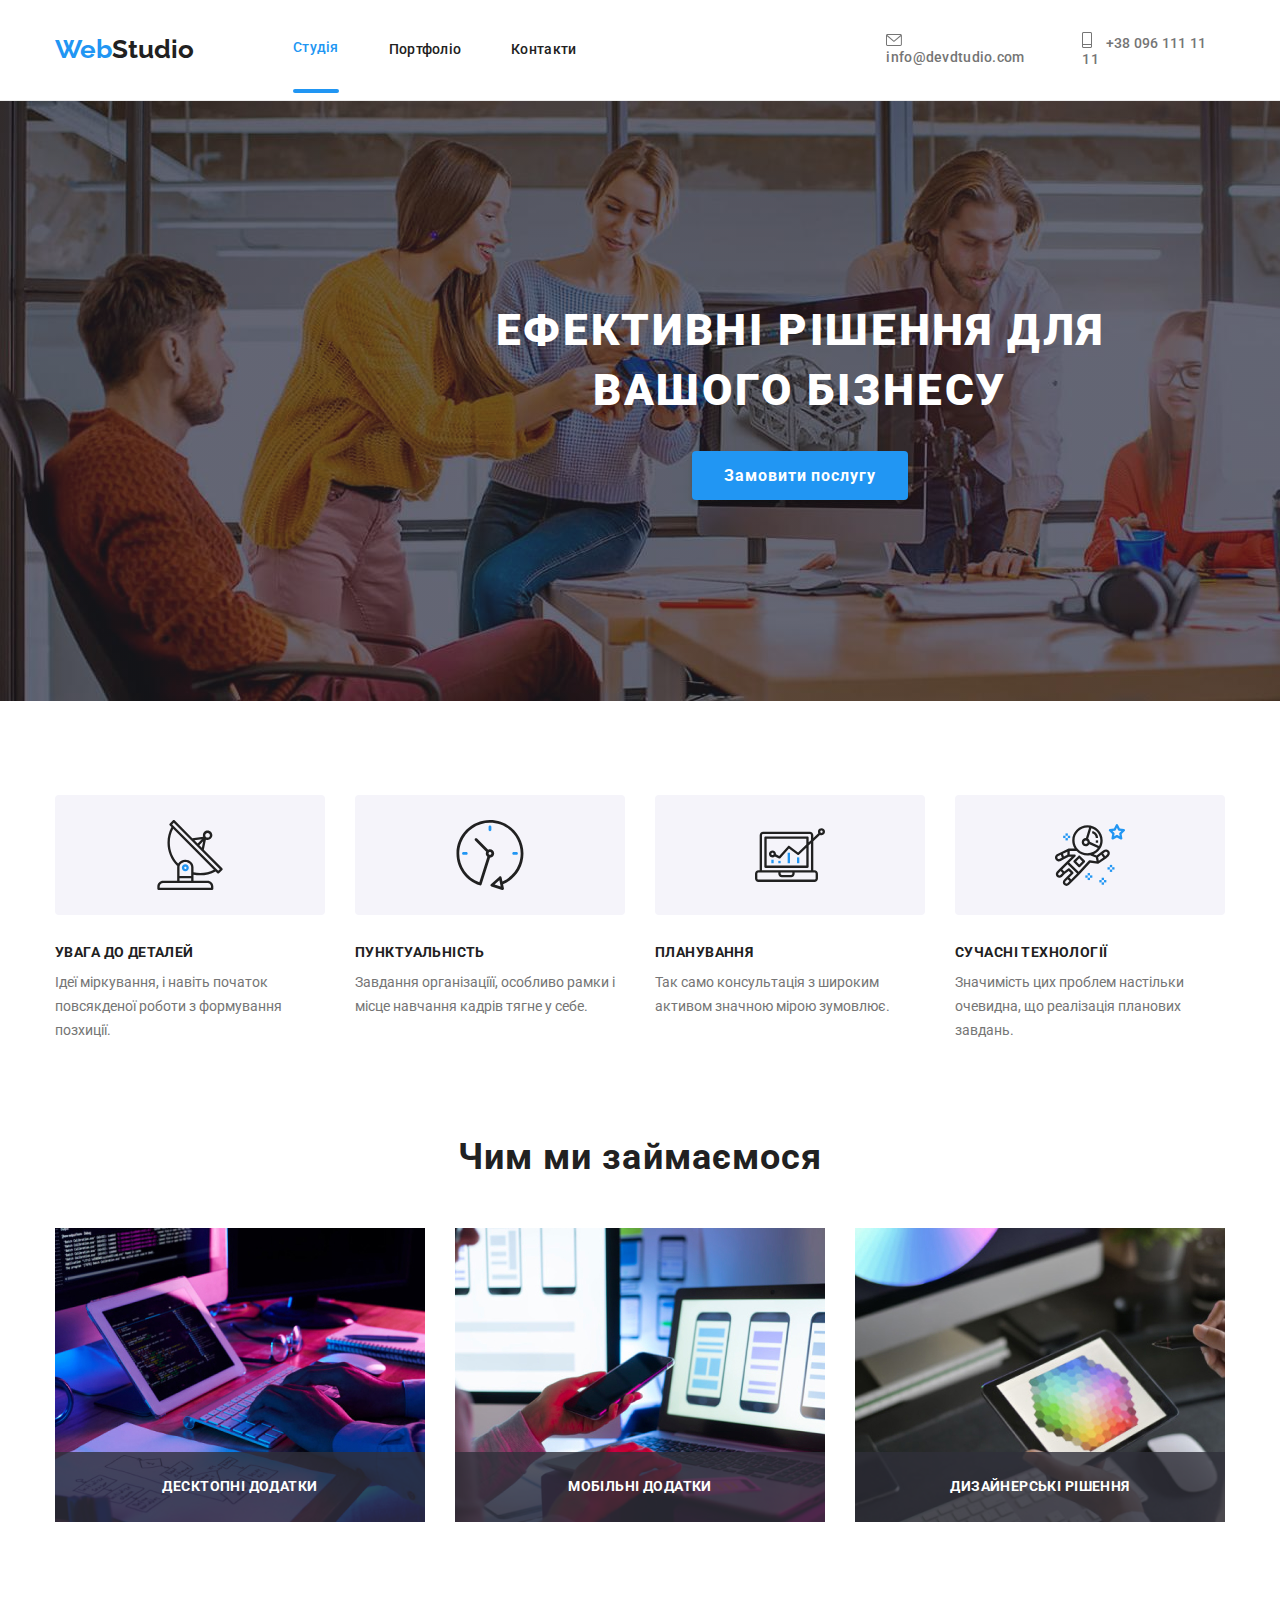
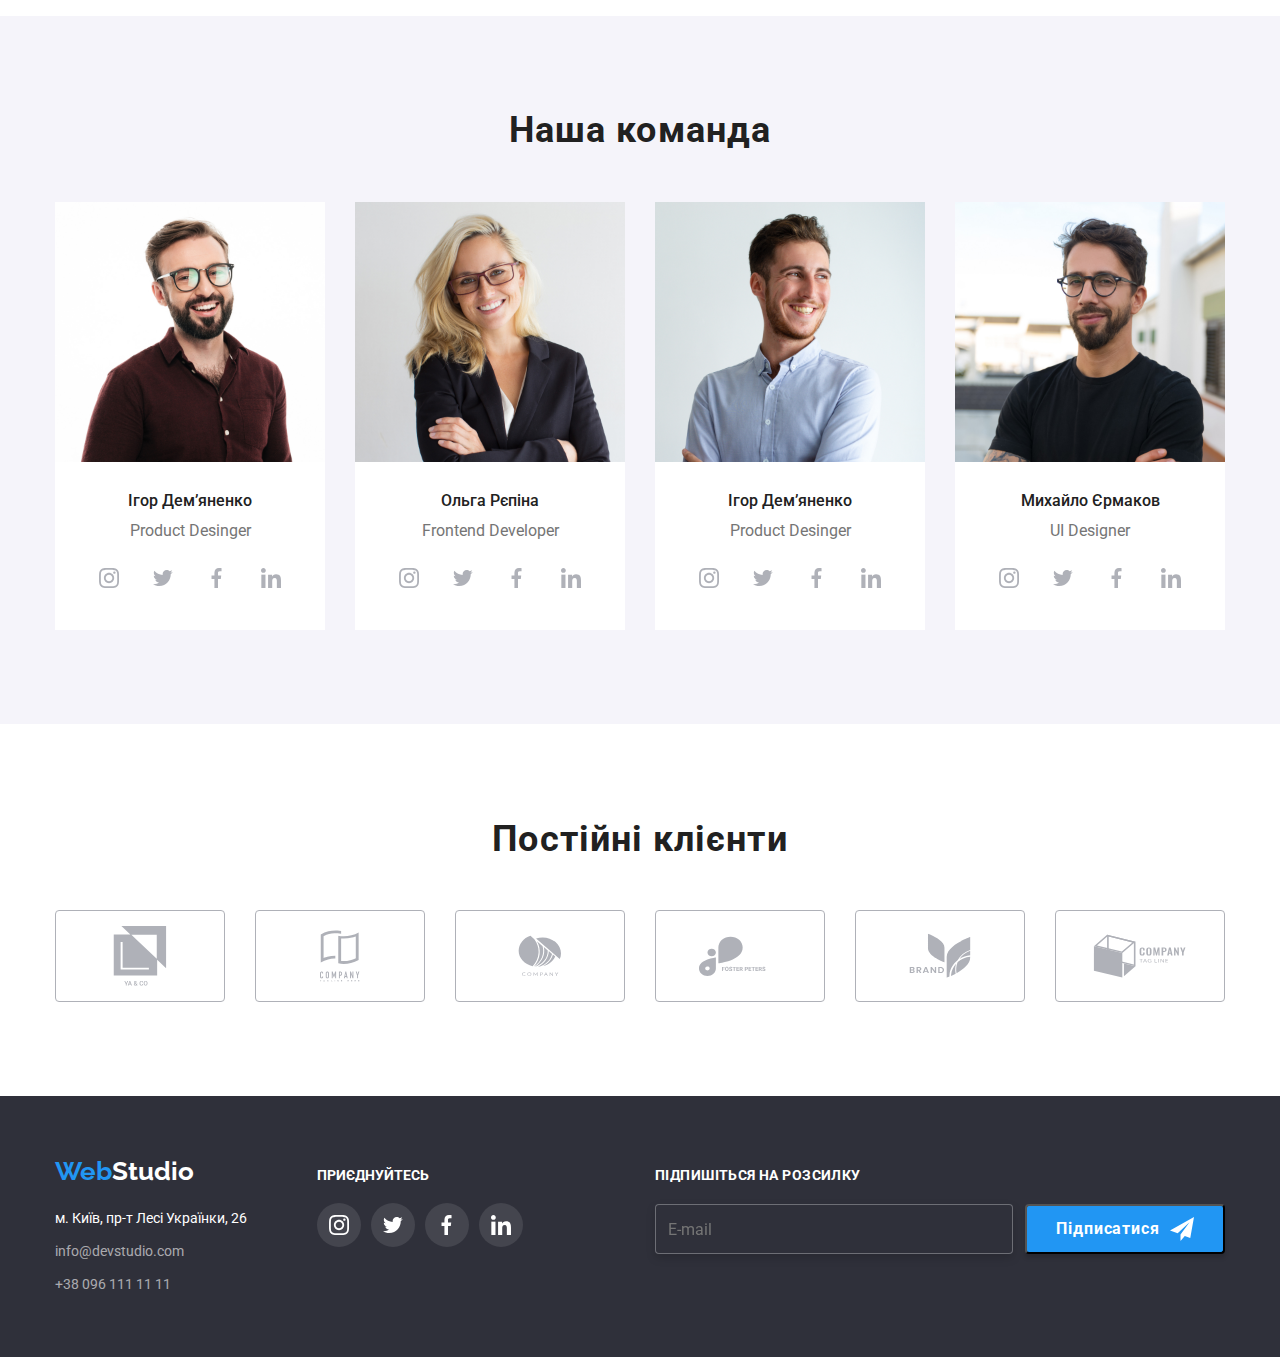
==== index.html @ ef409212 "update index html file" ====
<!DOCTYPE html>
<html lang="uk">
  <head>
    <meta charset="UTF-8" />
    <meta http-equiv="X-UA-Compatible" content="IE=edge" />
    <meta name="viewport" content="width=device-width, initial-scale=1.0" />
    <link rel="preconnect" href="https://fonts.googleapis.com" />
    <link rel="preconnect" href="https://fonts.gstatic.com" crossorigin />
    <link
      href="https://fonts.googleapis.com/css2?family=Raleway:wght@700&family=Roboto:wght@400;500;700;900&display=swap"
      rel="stylesheet"/>
    <link
      rel="stylesheet"
      href="https://cdnjs.cloudflare.com/ajax/libs/modern-normalize/1.1.0/modern-normalize.min.css"
    />
    <link href="styles/style.css" rel="stylesheet" type="text/css" />
    <title>Студія</title>
  </head>
  <body class="page">
    <header class="link">
      <div class="container lin">
        <nav class="lin">
          <a href="./index.html" class="logo logo-hed"><span class="logo-style">Web</span>Studio</a>
          <ul class="site-nav lin lin-link">
            <li class="studio"><a href="./index.html" class="title current">Студія</a></li>
            <li class="studio"><a href="./portfolio.html" class="title">Портфоліо</a></li>
            <li class="studio"><a href="" class="title">Контакти</a></li>
          </ul>
        </nav>
        <ul class="site-nav  lin-rel">
          <li class="number">
            <a class="grey envelope" href="mailto:info@devdtudio.com">
              <svg class="icon-mail" width="16" height="12">
                <use href="./images/symbol-defs.svg#icon-envelope"></use>
              </svg>
              info@devdtudio.com
            </a>
          </li>
          <li class="number">
            <a class="grey envelope" href="tel:+380961111111">
              <svg class="icon-mail" width="10" height="16">
                <use href="./images/symbol-defs.svg#icon-Vector"></use>
              </svg>
              +38 096 111 11 11</a>
          </li>
        </ul>
      </div>
    </header>
    <main>
      <section class="hero overlay">
        <h1 class="hero-title">Ефективні рішення для вашого бізнесу</h1>
        <button class="button" type="button" data-modal-open>Замовити послугу</button>
      </section>
      <section class="section">
        <div class="container context">
          <h2 class="visually-hidden">Наші особливості</h2>
          <ul class="feature-list">
            <li class="features details">
             <div class="group">
              <svg class="section-icon" width="70" height="70">
                <use href="./images/section-icon.svg#icon-antenna"></use>
              </svg>
             </div>
              <h3 class="feature-list-title">Увага до деталей</h3>
              <p class="text">
                Ідеї міркування, і навіть початок повсякденої роботи з
                формування позхиції.
              </p>
            </li>
            <li class="features">
             <div class="group">
              <svg class="section-icon" width="70" height="70">
                <use href="./images/section-icon.svg#icon-clock"></use>
              </svg>
             </div>
              <h3 class="feature-list-title">Пунктуальність</h3>
              <p class="text">
                Завдання організаціїї, особливо рамки і місце навчання кадрів
                тягне у себе.
              </p>
            </li>
            <li class="features">
              <div class="group">
                <svg class="section-icon" width="70" height="70">
                  <use href="./images/section-icon.svg#icon-diagram"></use>
                </svg>
              </div>
              <h3 class="feature-list-title">Планування</h3>
              <p class="text">
                Так само консультація з широким активом значною мірою зумовлює.
              </p>
            </li>
            <li class="features">
              <div class="group">
                <svg class="section-icon" width="70" height="70">
                  <use href="./images/section-icon.svg#icon-astronaut"></use>
                </svg>
              </div>
              <h3 class="feature-list-title">Сучасні технології</h3>
              <p class="text">
                Значимість цих проблем настільки очевидна, що реалізація
                планових завдань.
              </p>
            </li>
          </ul>
        </div>
      </section>
      <section class="sectiontwo">
        <div class="container">
          <h2 class="section-title">Чим ми займаємося</h2>
          <ul class="section-style">
            <li class="images">
              <img
                src="./images/img1.jpg"
                alt="Набір тексту на планшеті"
                width="370"
                height="294"
              />
              <div class="label">
                <p class="text-label">Десктопні додатки</p>
              </div>
            </li>
            <li class="images">
              <img
                src="./images/img2.jpg"
                alt="Укран ноутбука з макетами телефонів"
                width="370"
                height="294"
              />
              <div class="label">
                <p class="text-label">Мобільні додатки</p>
              </div>
            </li>
            <li class="images">
              <img
                src="./images/img3.jpg"
                alt="Екран планшету з вибором кольорів"
                width="370"
                height="294"
              />
              <div class="label">
                <p class="text-label">Дизайнерські рішення</p>
              </div>
            </li>
          </ul>
        </div>
      </section>
      <section class="section section-tim">
        <div class="container">
          <h2 class="section-title">Наша команда</h2>
          <ul class="post">
            <li class="comander">
              <img
                src="./images/img4.jpg"
                alt="Фото Ігора Демʼяненка"
                width="270"
                height="260"
              />
              <div class="comand"> 
                <h3 class="post-title">Ігор Демʼяненко</h3>
                <p class="text-title">Product Desinger</p>
                <ul class="social-icons list">
                  <li class="social-item">
                    <a href="" class="social-link link">
                    <svg class="social-icon" width="20" height="20">
                      <use href="./images/symbol-defs.svg#icon-instagram"></use>
                    </svg>
                  </a></li>
                  <li class="social-item">
                    <a href="" class="social-link link">
                    <svg class="social-icon" width="20" height="20">
                      <use href="./images/symbol-defs.svg#icon-twiter"></use>
                    </svg>
                  </a></li>
                  <li class="social-item">
                    <a href="" class="social-link link">
                    <svg class="social-icon" width="20" height="20">
                      <use href="./images/symbol-defs.svg#icon-facebook"></use>
                    </svg>
                  </a></li>
                  <li class="social-item">
                    <a href="" class="social-link link">
                    <svg class="social-icon" width="20" height="20">
                      <use href="./images/symbol-defs.svg#icon-linkedin"></use>
                    </svg>
                  </a></li>
                </ul>
              </div>
            </li>
            <li class="comander">
              <img
                src="./images/img5.jpg"
                alt="Фото Ольги Рєпіної"
                width="270"
                height="260"
              />
              <div class="comand">
                <h3 class="post-title">Ольга Рєпіна</h3>
                <p class="text-title">Frontend Developer</p>
                <ul class="social-icons list">
                  <li class="social-item">
                    <a href="" class="social-link link">
                    <svg class="social-icon" width="20" height="20">
                      <use href="./images/symbol-defs.svg#icon-instagram"></use>
                    </svg>
                  </a></li>
                  <li class="social-item">
                    <a href="" class="social-link link">
                    <svg class="social-icon" width="20" height="20">
                      <use href="./images/symbol-defs.svg#icon-twiter"></use>
                    </svg>
                  </a></li>
                  <li class="social-item">
                    <a href="" class="social-link link">
                    <svg class="social-icon" width="20" height="20">
                      <use href="./images/symbol-defs.svg#icon-facebook"></use>
                    </svg>
                  </a></li>
                  <li class="social-item">
                    <a href="" class="social-link link">
                    <svg class="social-icon" width="20" height="20">
                      <use href="./images/symbol-defs.svg#icon-linkedin"></use>
                    </svg>
                  </a></li>
                </ul>
              </div>
            </li>
            <li class="comander">
              <img
                src="./images/img6.jpg"
                alt="Фото Миколи Тарасова"
                width="270"
                height="260"
              />
              <div class="comand">
                <h3 class="post-title">Ігор Демʼяненко</h3>
                <p class="text-title">Product Desinger</p>
                <ul class="social-icons list">
                  <li class="social-item">
                    <a href="" class="social-link link">
                    <svg class="social-icon" width="20" height="20">
                      <use href="./images/symbol-defs.svg#icon-instagram"></use>
                    </svg>
                  </a></li>
                  <li class="social-item">
                    <a href="" class="social-link link">
                    <svg class="social-icon" width="20" height="20">
                      <use href="./images/symbol-defs.svg#icon-twiter"></use>
                    </svg>
                  </a></li>
                  <li class="social-item">
                    <a href="" class="social-link link">
                    <svg class="social-icon" width="20" height="20">
                      <use href="./images/symbol-defs.svg#icon-facebook"></use>
                    </svg>
                  </a></li>
                  <li class="social-item">
                    <a href="" class="social-link link">
                    <svg class="social-icon" width="20" height="20">
                      <use href="./images/symbol-defs.svg#icon-linkedin"></use>
                    </svg>
                  </a></li>
                </ul>
              </div>
            </li>
            <li class="comander">
              <img
                src="./images/img7.jpg"
                alt="Фото Михайла Єрмакова"
                width="270"
                height="260"
              />
              <div class="comand">
                <h3 class="post-title">Михайло Єрмаков</h3>
              <p class="text-title">UI Designer</p>
              <ul class="social-icons list">
                <li class="social-item">
                  <a href="" class="social-link link">
                  <svg class="social-icon" width="20" height="20">
                    <use href="./images/symbol-defs.svg#icon-instagram"></use>
                  </svg>
                </a></li>
                <li class="social-item">
                  <a href="" class="social-link link">
                  <svg class="social-icon" width="20" height="20">
                    <use href="./images/symbol-defs.svg#icon-twiter"></use>
                  </svg>
                </a></li>
                <li class="social-item">
                  <a href="" class="social-link link">
                  <svg class="social-icon" width="20" height="20">
                    <use href="./images/symbol-defs.svg#icon-facebook"></use>
                  </svg>
                </a></li>
                <li class="social-item">
                  <a href="" class="social-link link">
                  <svg class="social-icon" width="20" height="20">
                    <use href="./images/symbol-defs.svg#icon-linkedin"></use>
                  </svg>
                </a></li>
              </ul>
              </div> 
            </li>
          </ul>
        </div>
      </section>
      <section class="section-klient">
          <h2 class="klients">
            Постійні клієнти
          </h2>
          <ul class="klient">
            <li class="rectangle">
              <a class="icon-klient" href="">
              <svg class="icon-class" width="106" height="60">
                <use href="./images/symbol-defs.svg#icon-yaco"></use>
              </svg>
            </a>
          </li>
            <li class="rectangle">
              <a class="icon-klient" href="">
                <svg class="icon-class" width="40" height="52">
                  <use href="./images/symbol-defs.svg#icon-companywind"></use>
                </svg>
            </a>
          </li>
            <li class="rectangle">
              <a class="icon-klient" href="">
                <svg class="icon-class" width="43.46" height="41.18">
                  <use href="./images/symbol-defs.svg#icon-company"></use>
                </svg>
            </a>
          </li>
            <li class="rectangle">
              <a class="icon-klient" href="">
                <svg class="icon-class" width="84.44" height="40.62">
                  <use href="./images/symbol-defs.svg#icon-foster"></use>
                </svg>
            </a>
          </li>
            <li class="rectangle">
              <a class="icon-klient" href="">
                <svg class="icon-class" width="62.54" height="45.43">
                  <use href="./images/symbol-defs.svg#icon-brand"></use>
                </svg>
            </a>
        </li>
            <li class="rectangle">
              <a class="icon-klient" href="">
              <svg class="icon-class" width="93.79" height="43.93">
                <use href="./images/symbol-defs.svg#icon-companytag"></use>
              </svg>
            </a>
          </li>
          </ul>
      </section>
    </main>
    <footer class="success">
      <div class="container conter">
        <div>
        <a href="./index.html" class="logo"><span class="logo-style">Web</span><span class="logo-item">Studio</span></a>
        <address class="foot-top">
          <ul class="site-nav">
            <li class="foot-botton"><a href="" class="item">м. Київ, пр-т Лесі Українки, 26</a></li>
            <li class="foot-botton">
              <a href="mailto:info@devdtudio.com" class="style">info@devstudio.com</a>
            </li>
            <li>
              <a href="tel:+380961111111" class="style">+38 096 111 11 11</a>
            </li>
          </ul>
        </address>
      </div>
      <div class="post social">
        <h2 class="socials">
          Приєднуйтесь
        </h2>
        <ul class="social-icons">
          <li class="social-item back">
            <a class="social-link link" href="">
            <svg class="social-icon fill-icon" width="20" height="20">
              <use href="./images/symbol-defs.svg#icon-instagram"></use>
            </svg>
          </a>
        </li>
          <li class="social-item back">
            <a class="social-link link" href="">
            <svg class="social-icon fill-icon" width="20" height="20">
              <use href="./images/symbol-defs.svg#icon-twiter"></use>
            </svg>
          </a>
        </li>
          <li class="social-item back">
            <a class="social-link link" href="">
            <svg class="social-icon fill-icon" width="20" height="20">
              <use href="./images/symbol-defs.svg#icon-facebook"></use>
            </svg>
          </a>
        </li>
          <li class="social-item back">
            <a class="social-link link" href="">
            <svg class="social-icon fill-icon" width="20" height="20">
              <use href="./images/symbol-defs.svg#icon-linkedin"></use>
            </svg>
          </a>
        </li>
        </ul>
      </div>
        <div class="subscription">
          <h2 class="sing">Підпишіться на розсилку</h2>
          <form class="forms">
            <input class="mail" type="email" name="mail" id="mail" placeholder="E-mail">
              <button type="submit" class="button-mail">
                Підписатися
                <svg class="icon-send" width="24" height="24">
                     <use href="./images/telegram.svg#icon-icon-send"></use>
                </svg>
             </button>
          </form>
        </div>
    </footer>
    <div class="modal-backgrop is-hidden" data-modal>
       <div class="modal">
        <p class="description">Залиште свої дані, ми вам передзвонимо</p>
        <form>
          <div class="name">
            <label class="form-label" type="name" for="username">Ім'я</label>
            <input class="form-input" type="text" name="Name" id="username">
            <svg width="18px" height="18px" class="nameitemform">
               <use href="./images/form-modal.svg#icon-person-black"></use>
            </svg>
          </div>
          <div class="phone">
            <label class="form-label" type="phone" for="phone">Телефон</label>
            <input class="form-input" type="tel" name="phone" id="phone">
            <svg width="18px" height="18px" class="nameitemform">
               <use href="./images/form-modal.svg#icon-phone-black"></use>
            </svg>
          </div>
          <div class="form-email">
            <label class="form-label" type="email" for="email">Пошта</label>
            <input class="form-input" type="email" name="email" id="email">
            <svg width="18px" height="18px" class="nameitemform">
               <use href="./images/form-modal.svg#icon-email-black"></use>
            </svg>
          </div>
          <div class="comment">
            <label class="form-label" type="textarea" for="textarea">Коментар</label>
            <textarea class="form-input-agree" type="textarea" rows="6" name="textarea" id="textarea" placeholder="Введіть текст"></textarea>
          </div>
          <div class="agreetext">
            <input class="checkbox" type="hidden"  type="checkbox" name="agreement">
             <label class="agree-label">
               <span class="checkitem">
                 <svg class="icon-modal-form" width="11px" height="8px">
                    <use href="./images/vector-galochka.svg#icon-vector-1"></use>
                 </svg>
               </span>
               <p>
                Погоджуюся з розсилкою та приймаю
                <a class="agreelink" href>Умови договору</a>
               </p>
             </label>
          </div>
          <button type="submit" class="agree">Відправити</button>
          <button class="close-sing" data-modal-close>
          <svg class="close" width="11" height="11">
            <use href="./images/close.svg#icon-close"></use>
          </svg>
          </button>
        </form>
       </div>
    </div>
    <script src="./js/modal.js"></script>
  </body>
</html>
---- styles/style.css ----
:root {
  --primary-text-color: #212121;
  --title-text-color: #757575;
  --accent-color: #2196f3;
  --background-color: #2f303a;
  --logo-color: #000000;
  --site-nav-color: #ffffff;
  --background-color-tim: #f5f4fa;
  --icon-color: #afb1b8;
}

.visually-hidden {
  position: absolute;
  white-space: nowrap;
  width: 1px;
  height: 1px;
  overflow: hidden;
  border: 0;
  padding: 0;
  clip: rect(0 0 0 0);
  clip-path: inset(50%);
  margin: -1px;
}

h1,
h2,
h3,
p,
ul {
  margin-top: 0px;
  margin-bottom: 0px;
}

.container {
  margin-left: auto;
  margin-right: auto;
  width: 1200px;
  padding-left: 15px;
  padding-right: 15px;
}

.page {
  color: var(--primary-text-color);
  font-family: "Roboto", sans-serif;
}

.link a {
  color: var(--primary-text-color);
  text-decoration: none;
}

.lin {
  display: flex;
  align-items: center;
}

.link {
  border-bottom: 1px solid #ececec;
}

.lin-link {
  margin-right: 310px;
}

.studio {
  margin-right: 50px;
}

.studio:nth-child(3) {
  margin-right: 0;
}

.lin-rel {
  display: flex;
  align-items: center;
}

.number {
  margin-right: 30px;
}

.icon-mail {
  margin-right: 10px;
  fill: var(--title-text-color);
}

.icon-mail:hover {
  fill: var(--accent-color);
}

.envelope:hover .icon-mail {
  fill: var(--accent-color);
}

.envelope {
  display: flex;
  align-items: center;
  transition: color 250ms cubic-bezier(0.4, 0, 0.2, 1);
}

.number:nth-child(2) {
  margin-right: 0;
}

.site-nav {
  padding: 0;
}

.site-nav .title:hover,
.site-nav .title:focus {
  color: var(--accent-color);
}

.site-nav .title {
  font-weight: 500;
  font-size: 14px;
  line-height: 1.14;
  letter-spacing: 0.02em;
  padding-top: 32px;
  padding-bottom: 32px;
  display: block;
  transition: color 250ms cubic-bezier(0.4, 0, 0.2, 1);
}

.title.current {
  color: var(--accent-color);
}

.title.current::after {
  display: flex;
  justify-content: center;
  align-items: center;
  content: " ";
  position: relative;
  top: 33px;
  bottom: 0;
  width: 100%;
  height: 4px;
  background-color: var(--accent-color);
  border-radius: 2px;
}

.site-nav .grey {
  color: var(--title-text-color);
  font-weight: 500;
  font-size: 14px;
  line-height: 1.14;
  letter-spacing: 0.02em;
  padding-top: 32px;
  padding-bottom: 32px;
  display: block;
}

.site-nav .grey:hover,
.site-nav .grey:focus {
  color: var(--accent-color);
}

.logo {
  color: var(--logo-color);
  font-weight: 700;
  font-size: 26px;
  line-height: 1.19;
  font-family: "Raleway", sans-serif;
}

.logo-hed {
  width: 145px;
  height: 31px;
  margin-right: 93px;
}

.logo-style {
  color: var(--accent-color);
}

.hero {
  background-color: var(--background-color);
  text-align: center;
  padding-top: 200px;
  padding-bottom: 200px;
}

.overlay {
  width: 1600px;
  height: 600px;
  margin-right: auto;
  margin-left: auto;
  background-image: linear-gradient(
      to right,
      rgba(47, 48, 58, 0.4),
      rgba(47, 48, 58, 0.4)
    ),
    url(../images/Imgbg1.jpg);
  background-repeat: no-repeat;
  background-position: center;
  background-size: cover;
}

.hero-title {
  color: var(--site-nav-color);
  font-weight: 900;
  font-size: 44px;
  line-height: 1.36;
  text-transform: uppercase;
  text-align: center;
  letter-spacing: 0.06em;
  width: 696px;
  margin-right: auto;
  margin-left: auto;
}
.button {
  color: var(--site-nav-color);
  background-color: var(--accent-color);
  cursor: pointer;
  font-weight: 700;
  font-size: 16px;
  line-height: 1.87;
  margin-top: 30px;
  padding: 10px 32px;
  border-radius: 4px;
  border-style: none;
  letter-spacing: 0.06em;
  text-decoration: none;
  box-shadow: 0px 4px 4px rgba(0, 0, 0, 0.15);
}

.section-tim {
  background-color: var(--background-color-tim);
}

.section-title {
  font-weight: 700;
  font-size: 36px;
  line-height: 1.16;
  text-align: center;
  letter-spacing: 0.03em;
  margin-bottom: 50px;
}

.section-style {
  display: flex;
  list-style: none;
  padding: 0;
}

.section {
  padding-top: 94px;
  padding-bottom: 94px;
}

.sectiontwo {
  padding-bottom: 94px;
}

img {
  display: block;
  width: 270;
  height: auto;
}

.images {
  position: relative;
  margin-right: 30px;
}

.images:nth-child(3) {
  margin-right: 0;
}

.label {
  display: flex;
  justify-content: center;
  align-items: center;
  position: absolute;
  bottom: 0;
  width: 100%;
  height: 70px;
  background: rgba(47, 48, 58, 0.8);
}

.text-label {
  font-weight: 700;
  font-size: 14px;
  line-height: 1.14;
  letter-spacing: 0.03em;
  text-transform: uppercase;
  color: var(--site-nav-color);
}

.comander {
  width: 270px;
  margin-right: 30px;
  background-color: var(--site-nav-color);
}

.comand {
  padding-top: 30px;
  padding-bottom: 30px;
}

.comander:nth-child(4) {
  margin-right: 0;
}

.feature-list .text {
  color: var(--title-text-color);
  font-size: 14px;
  line-height: 1.71;
}

.feature-list {
  display: flex;
  list-style: none;
  padding: 0;
}

.features {
  width: 270px;
  margin-right: 30px;
}

.features:nth-child(4) {
  margin-right: 0;
}

.feature-list-title {
  font-weight: 700;
  font-size: 14px;
  line-height: 1.14;
  letter-spacing: 0.03em;
  text-transform: uppercase;
  margin-bottom: 10px;
}

.group {
  display: flex;
  align-items: center;
  justify-content: center;
  height: 120px;
  margin-bottom: 30px;
  background-color: var(--background-color-tim);
  border-radius: 4px;
}

.section-icon {
  display: flex;
  align-items: center;
  justify-content: center;
}

.post-title {
  color: var(--primary-text-color);
  font-weight: 500;
  font-size: 16px;
  line-height: 1.18;
  text-align: center;
  margin-bottom: 10px;
}

.post {
  display: flex;
  list-style: none;
  padding: 0;
}

.social-icons {
  display: flex;
  justify-content: center;
  padding: 0;
  margin-top: 16px;
}

.social-item {
  width: 44px;
  height: 44px;
  margin-right: 10px;
  list-style: none;
}

.social-link {
  width: 100%;
  height: 100%;
  display: inline-block;
  display: flex;
  align-items: center;
  justify-content: center;
  color: var(--icon-color);
  border-radius: 50%;
  border-bottom: none;
  fill: currentColor;
  transition: color 250ms cubic-bezier(0.4, 0, 0.2, 1),
    background-color 250ms cubic-bezier(0.4, 0, 0.2, 1);
}

.social-link:hover {
  background-color: var(--accent-color);
}

.social-icon {
  color: var(--icon-color);
}

.social-link:hover .social-icon {
  color: var(--site-nav-color);
}

.social-item:nth-child(4) {
  margin-right: 0;
}

.text-title {
  color: var(--title-text-color);
  font-size: 16px;
  line-height: 19px;
  text-align: center;
}

.success {
  background-color: var(--background-color);
  padding-top: 60px;
  padding-bottom: 60px;
}

.section-klient {
  padding-top: 94px;
  padding-bottom: 94px;
}

.klients {
  font-weight: 700;
  font-size: 36px;
  line-height: 42px;
  text-align: center;
  letter-spacing: 0.03em;
}

.klient {
  display: flex;
  align-items: center;
  justify-content: center;
  margin-top: 50px;
  padding-left: 0;
}

.rectangle {
  list-style: none;
  width: 170px;
  height: 92px;
  margin-right: 30px;
  transition: color 250ms cubic-bezier(0.4, 0, 0.2, 1);
}

.icon-class {
  fill: currentColor;
}

.rectangle:nth-child(6) {
  margin-right: 0;
}

.icon-klient {
  width: 100%;
  height: 100%;
  display: flex;
  justify-content: center;
  align-items: center;
  list-style: none;
  margin-right: 30px;
  color: var(--icon-color);
  border: 1px solid var(--icon-color);
  border-radius: 4px;
  transition: color 250ms cubic-bezier(0.4, 0, 0.2, 1);
}

.icon-klient:hover {
  color: var(--accent-color);
  border: 1px solid var(--accent-color);
  transition: color 250ms cubic-bezier(0.4, 0, 0.2, 1);
}

.foot-top {
  margin-top: 20px;
}

.foot-botton {
  margin-bottom: 9px;
}

.success a {
  text-decoration: none;
}

.logo-item {
  color: var(--site-nav-color);
}

.foot {
  margin-top: 60px;
  margin-bottom: 60px;
}

.site-nav .item {
  color: var(--site-nav-color);
  font-weight: 400;
  font-size: 14px;
  line-height: 1.71;
  transition: color 250ms cubic-bezier(0.4, 0, 0.2, 1);
}

.site-nav .style {
  color: rgba(255, 255, 255, 0.6);
  font-weight: 400;
  font-size: 14px;
  line-height: 1.71;
  transition: color 250ms cubic-bezier(0.4, 0, 0.2, 1);
}

.site-nav .item:hover,
.site-nav .item:focus {
  color: var(--accent-color);
  transition: color 250ms cubic-bezier(0.4, 0, 0.2, 1);
}

.site-nav .style:hover,
.site-nav .style:focus {
  color: var(--accent-color);
  transition: color 250ms cubic-bezier(0.4, 0, 0.2, 1);
}

.site-nav {
  list-style: none;
  font-style: normal;
}

.conter {
  display: flex;
  align-items: center;
  align-items: baseline;
}

.back {
  border-radius: 50%;
  background: rgba(255, 255, 255, 0.1);
}

.social {
  display: block;
  width: 206px;
  height: 80px;
  margin-left: 70px;
}

.back .fill-icon {
  fill: var(--site-nav-color);
}

.social .social-icons {
  padding-left: 0;
}

.socials {
  color: var(--site-nav-color);
  font-weight: 700;
  font-size: 14px;
  line-height: 16px;
  text-transform: uppercase;
  margin-bottom: 20px;
}

.modal-backgrop {
  width: 100%;
  height: 100%;
  position: fixed;
  top: 0;
  bottom: 0;
  left: 0;
  right: 0;
  background-color: rgba(0, 0, 0, 0.5);
  transition: color 250ms cubic-bezier(0.4, 0, 0.2, 1);
}

.modal-backgrop .is-hidden .modal {
  transform: rotate(-180deg);
}

.modal {
  width: 528px;
  position: absolute;
  top: 50%;
  left: 50%;
  transform: translate(-50%, -50%) scale(1);
  transition: transform 250ms cubic-bezier(0.4, 0, 0.2, 1);
  background-color: var(--site-nav-color);
  box-shadow: 0px 1px 3px rgba(0, 0, 0, 0.12), 0px 1px 1px rgba(0, 0, 0, 0.14),
    0px 2px 1px rgba(0, 0, 0, 0.2);
  border-radius: 4px;
  padding: 40px;
}

.modal .close-sing {
  position: absolute;
  display: flex;
  justify-content: center;
  align-items: center;
  cursor: pointer;
  top: 8px;
  right: 8px;
  width: 30px;
  height: 30px;
  background-color: var(--site-nav-color);
  border: 1px solid rgba(0, 0, 0, 0.1);
  border-radius: 50%;
}

.is-hidden {
  visibility: hidden;
  opacity: 0;
  pointer-events: none;
}

.close {
  width: 100%;
  height: 100%;
  display: inline-block;
  display: flex;
  align-items: center;
  justify-content: center;
  color: var(--logo-color);
}

.close:hover {
  fill: var(--accent-color);
  transition: color 250ms cubic-bezier(0.4, 0, 0.2, 1);
}

.subscription {
  margin-left: auto;
}


.forms {
  display: flex;
}

.sing {
  width: 207px;
  height: 16px;
  font-weight: 700;
  font-size: 14px;
  line-height: 1.14;
  letter-spacing: 0.03em;
  text-transform: uppercase;
  color: var(--site-nav-color);
  margin-bottom: 20px;
}

.mail {
  width: 358px;
  height: 50px;
  padding-left: 12px;
  border: 1px solid rgba(255, 255, 255, 0.3);
  filter: drop-shadow(0px 4px 4px rgba(0, 0, 0, 0.15));
  border-radius: 4px;
  background-color: var(--background-color);
  color: var(--site-nav-color);
}

.button-mail {
  display: flex;
  width: 200px;
  height: 50px;
  justify-content: center;
  align-items: center;
  letter-spacing: 0.06em;
  font-weight: 700;
  font-size: 16px;
  line-height: 1.87;
  padding: 10px 28px;
  cursor: pointer;
  background: var(--accent-color);
  color: var(--site-nav-color);
  box-shadow: 0px 4px 4px rgba(0, 0, 0, 0.15);
  border-radius: 4px;
  margin-left: 12px;
}

.icon-send {
margin-left: 10px;
}

.description {
  margin-bottom: 12px;
  font-weight: 700;
  font-size: 20px;
  line-height: 1.15;
  text-align: center;
  letter-spacing: 0.03em;
  color: var(--primary-text-color);
}

.name, .phone, .form-email, .comment {
  display: flex;
  flex-direction: column;
  justify-content: flex-start;
  align-items: flex-start;
}

.form-label {
  font-weight: 400;
  font-size: 12px;
  line-height: 1.16;
  letter-spacing: 0.01em;
  color: var(--title-text-color);
  margin-bottom: 4px;
}

.form-input {
  width: 100%;
  height: 40px;
  margin: 0;
  outline: 0;
  font: inherit;
  border-radius: 4px;
  border: 1px solid rgba(33, 33, 33, 0.2);
  padding: 11px 30px;
}


.emailitemform, .nameitemform, .phoneitemform {
  position: absolute;
  fill: var(--primary-text-color);
  transform: translateX (-60%);
  bottom: 17%;
  right: 94%;
}

.name, .phone, .form-email {
  position: relative;
}

.phone, .form-email, .comment {
  margin-top: 10px;
}

.comment {
  width: 100%;
  margin-bottom: 20px;
}

.form-input:hover,
.form-input:focus {
  border-color: var(--accent-color);
}

.form-input-agree:hover,
.form-input-agree:focus {
  border-color: var(--accent-color);
}

.form-input:hover + .nameitemform,
.form-input:focus + .nameitemform {
  fill: var(--accent-color);
  }

.form-input-agree {
  padding: 12px 16px;
  width: 100%;
  height: 120px;
  margin: 0;
  border-radius: 4px;
  outline: 0;
  border: 1px solid rgba(33, 33, 33, 0.2);
  resize: none;
}

form > .agreetext {
  margin-bottom: 30px;
}

.agree-label {
  display: flex;
  justify-content: center;
  align-items: center;
  cursor: pointer;
}

.checkitem {
  display: flex;
  align-items: center;
  justify-content: center;
  width: 16px;
  height: 15px;
  margin-right: 9px;
  border: 2px solid var(--primary-text-color);
  border-radius: 4px;
  background-color: var(--accent-color);
}

.icon-modal-form {
  fill: transparent;
  fill: var(--site-nav-color);
  }

.agreetext .agreelink {
  color: var(--accent-color);
  text-decoration: underline;
}


.agreetext input:checked + .agree-label .checkitem {
  background-color: var(--accent-color);
  border: none;
}

.agreetext input:checked + .agree-label .icon-modal-form {
  fill: var(--site-nav-color);
}


form > .agree {
  display: block;
  font-size: 16px;
  font-weight: 700;
  line-height: 1.88em;
  letter-spacing: 0.06em;
  cursor: pointer;
  border-radius: 4px;
  border: none;
  margin: 0 auto;
  color: var(--site-nav-color);
  background-color: var(--accent-color);
  padding: 10px 52px;
}

.agree:hover {
  background-color: #2182d1;
}
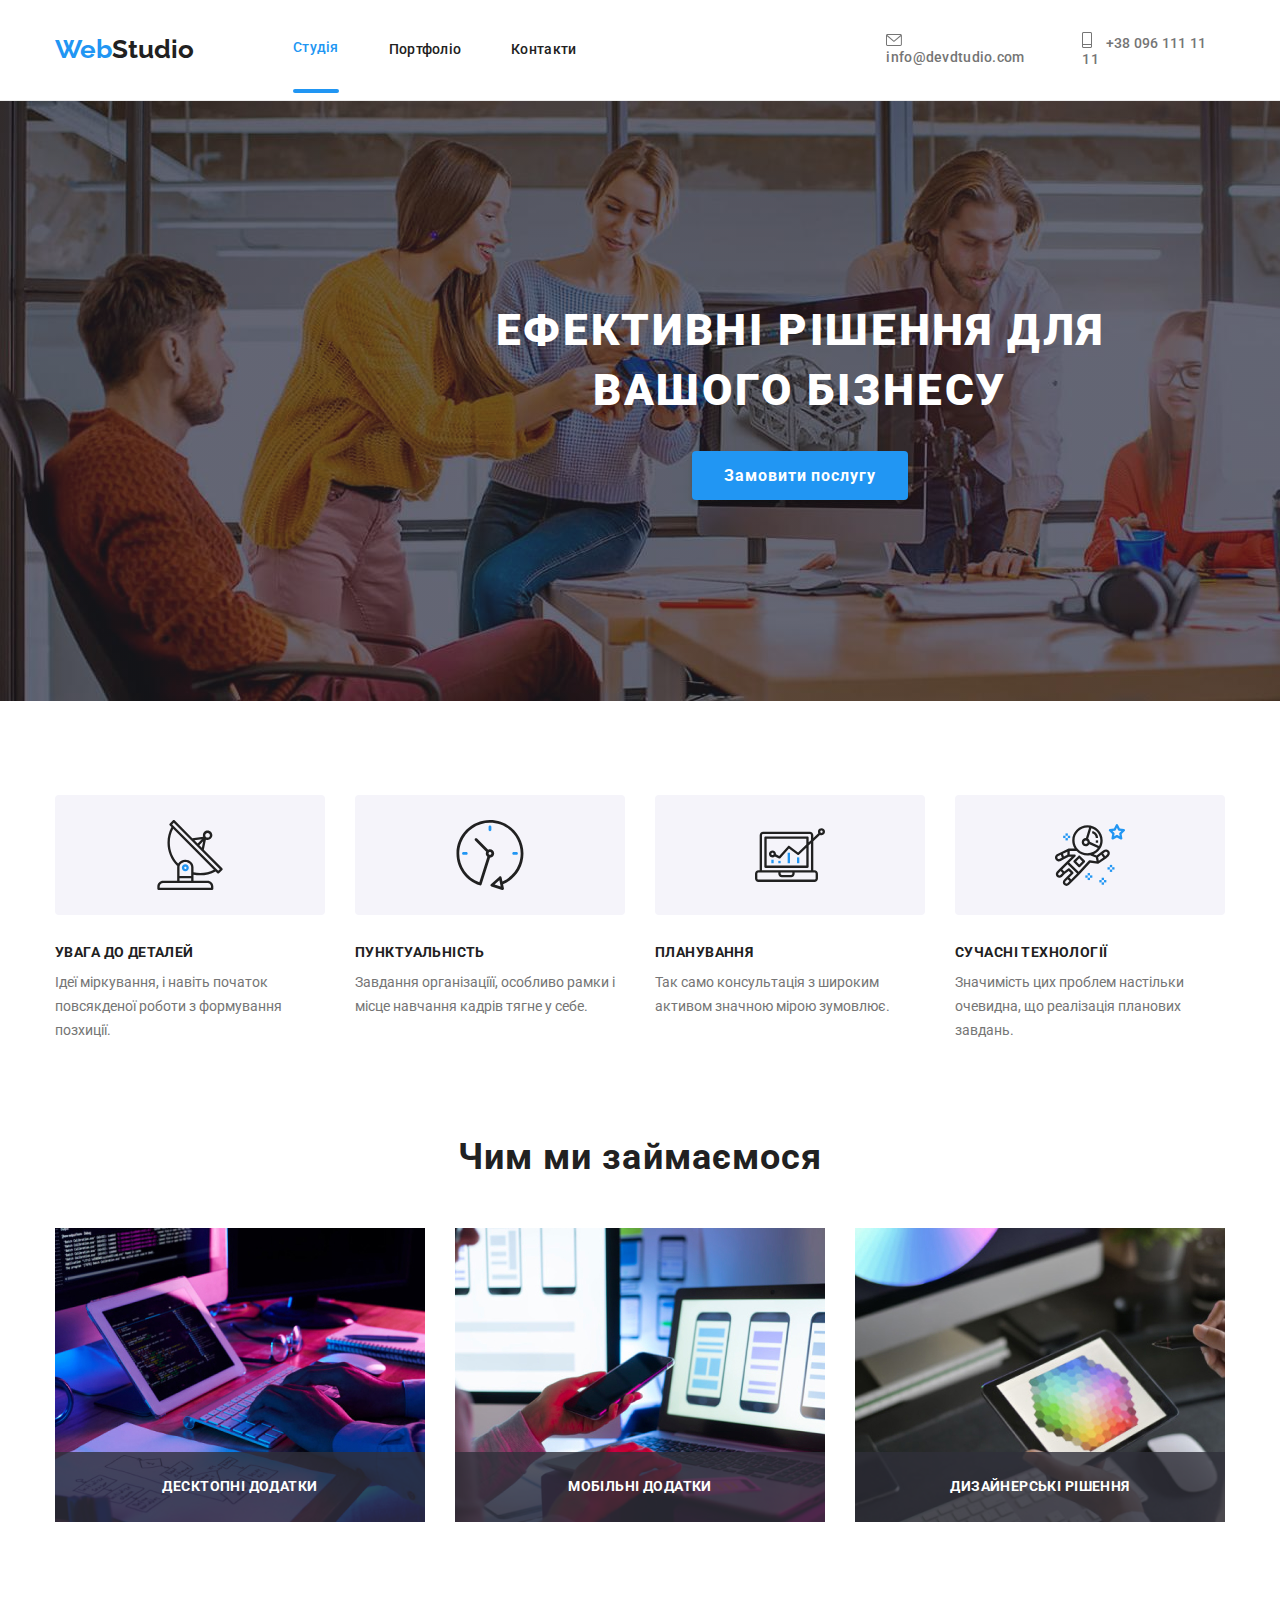
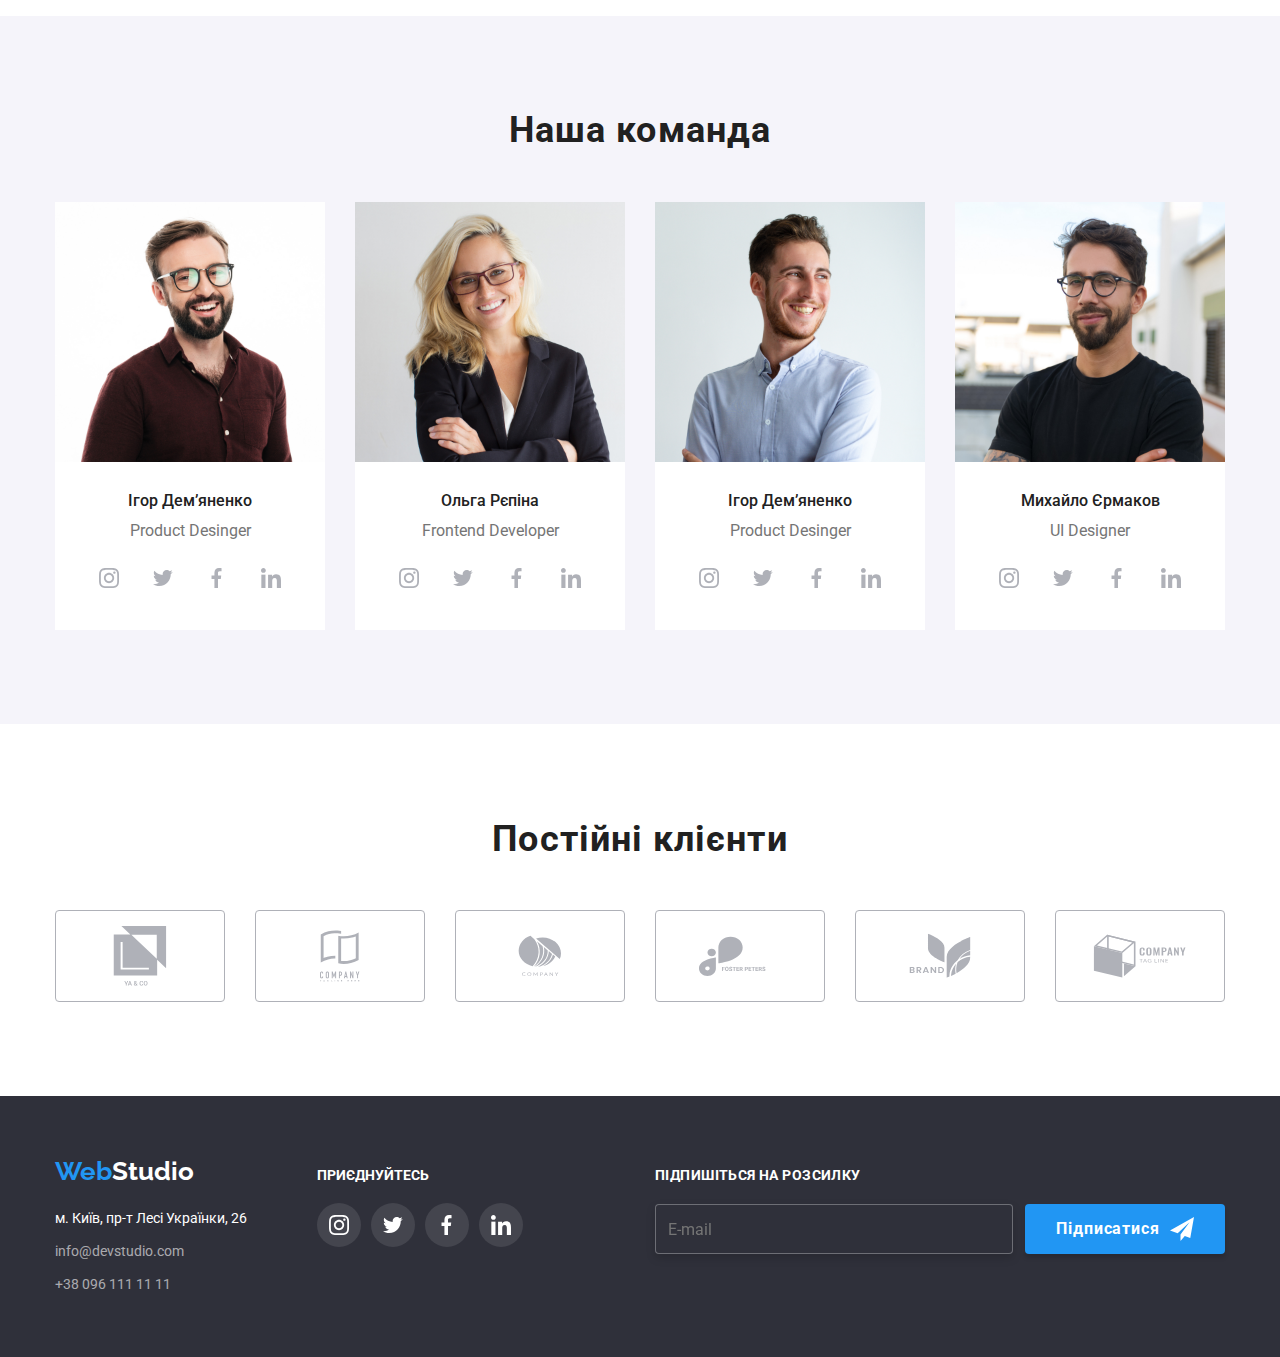
==== commit abe7be6d: "update index html file" ====
--- a/index.html
+++ b/index.html
@@ -448,8 +448,8 @@
             <textarea class="form-input-agree" type="textarea" rows="6" name="textarea" id="textarea" placeholder="Введіть текст"></textarea>
           </div>
           <div class="agreetext">
-            <input class="checkbox" type="hidden"  type="checkbox" name="agreement">
              <label class="agree-label">
+              <input class="checkbox" type="checkbox" name="agreement">
                <span class="checkitem">
                  <svg class="icon-modal-form" width="11px" height="8px">
                     <use href="./images/vector-galochka.svg#icon-vector-1"></use>
--- a/styles/style.css
+++ b/styles/style.css
@@ -627,11 +627,11 @@
   align-items: center;
   justify-content: center;
   color: var(--logo-color);
+  transition: fill 250ms cubic-bezier(0.4, 0, 0.2, 1);
 }
 
 .close:hover {
   fill: var(--accent-color);
-  transition: color 250ms cubic-bezier(0.4, 0, 0.2, 1);
 }
 
 .subscription {
@@ -644,8 +644,6 @@
 }
 
 .sing {
-  width: 207px;
-  height: 16px;
   font-weight: 700;
   font-size: 14px;
   line-height: 1.14;
@@ -683,6 +681,7 @@
   box-shadow: 0px 4px 4px rgba(0, 0, 0, 0.15);
   border-radius: 4px;
   margin-left: 12px;
+  border: none;
 }
 
 .icon-send {
@@ -724,15 +723,17 @@
   border-radius: 4px;
   border: 1px solid rgba(33, 33, 33, 0.2);
   padding: 11px 30px;
-}
-
-
-.emailitemform, .nameitemform, .phoneitemform {
+  transition: border-color 250ms cubic-bezier(0.4, 0, 0.2, 1);
+}
+
+
+.nameitemform {
   position: absolute;
   fill: var(--primary-text-color);
   transform: translateX (-60%);
   bottom: 17%;
   right: 94%;
+  transition: fill 250ms cubic-bezier(0.4, 0, 0.2, 1);
 }
 
 .name, .phone, .form-email {
@@ -751,6 +752,7 @@
 .form-input:hover,
 .form-input:focus {
   border-color: var(--accent-color);
+
 }
 
 .form-input-agree:hover,
@@ -761,6 +763,7 @@
 .form-input:hover + .nameitemform,
 .form-input:focus + .nameitemform {
   fill: var(--accent-color);
+  
   }
 
 .form-input-agree {
@@ -772,6 +775,7 @@
   outline: 0;
   border: 1px solid rgba(33, 33, 33, 0.2);
   resize: none;
+  transition: border-color 250ms cubic-bezier(0.4, 0, 0.2, 1);
 }
 
 form > .agreetext {
@@ -794,7 +798,6 @@
   margin-right: 9px;
   border: 2px solid var(--primary-text-color);
   border-radius: 4px;
-  background-color: var(--accent-color);
 }
 
 .icon-modal-form {
@@ -807,11 +810,25 @@
   text-decoration: underline;
 }
 
-
-.agreetext input:checked + .agree-label .checkitem {
+.checkbox {
+  position: absolute;
+  white-space: nowrap;
+  width: 1px;
+  height: 1px;
+  overflow: hidden;
+  border: 0;
+  padding: 0;
+  clip: rect(0 0 0 0);
+  clip-path: inset(50%);
+  margin: -1px;
+}
+
+
+.checkbox:checked + .checkitem {
   background-color: var(--accent-color);
   border: none;
 }
+
 
 .agreetext input:checked + .agree-label .icon-modal-form {
   fill: var(--site-nav-color);
@@ -831,6 +848,7 @@
   color: var(--site-nav-color);
   background-color: var(--accent-color);
   padding: 10px 52px;
+  transition: background-color 250ms cubic-bezier(0.4, 0, 0.2, 1);
 }
 
 .agree:hover {
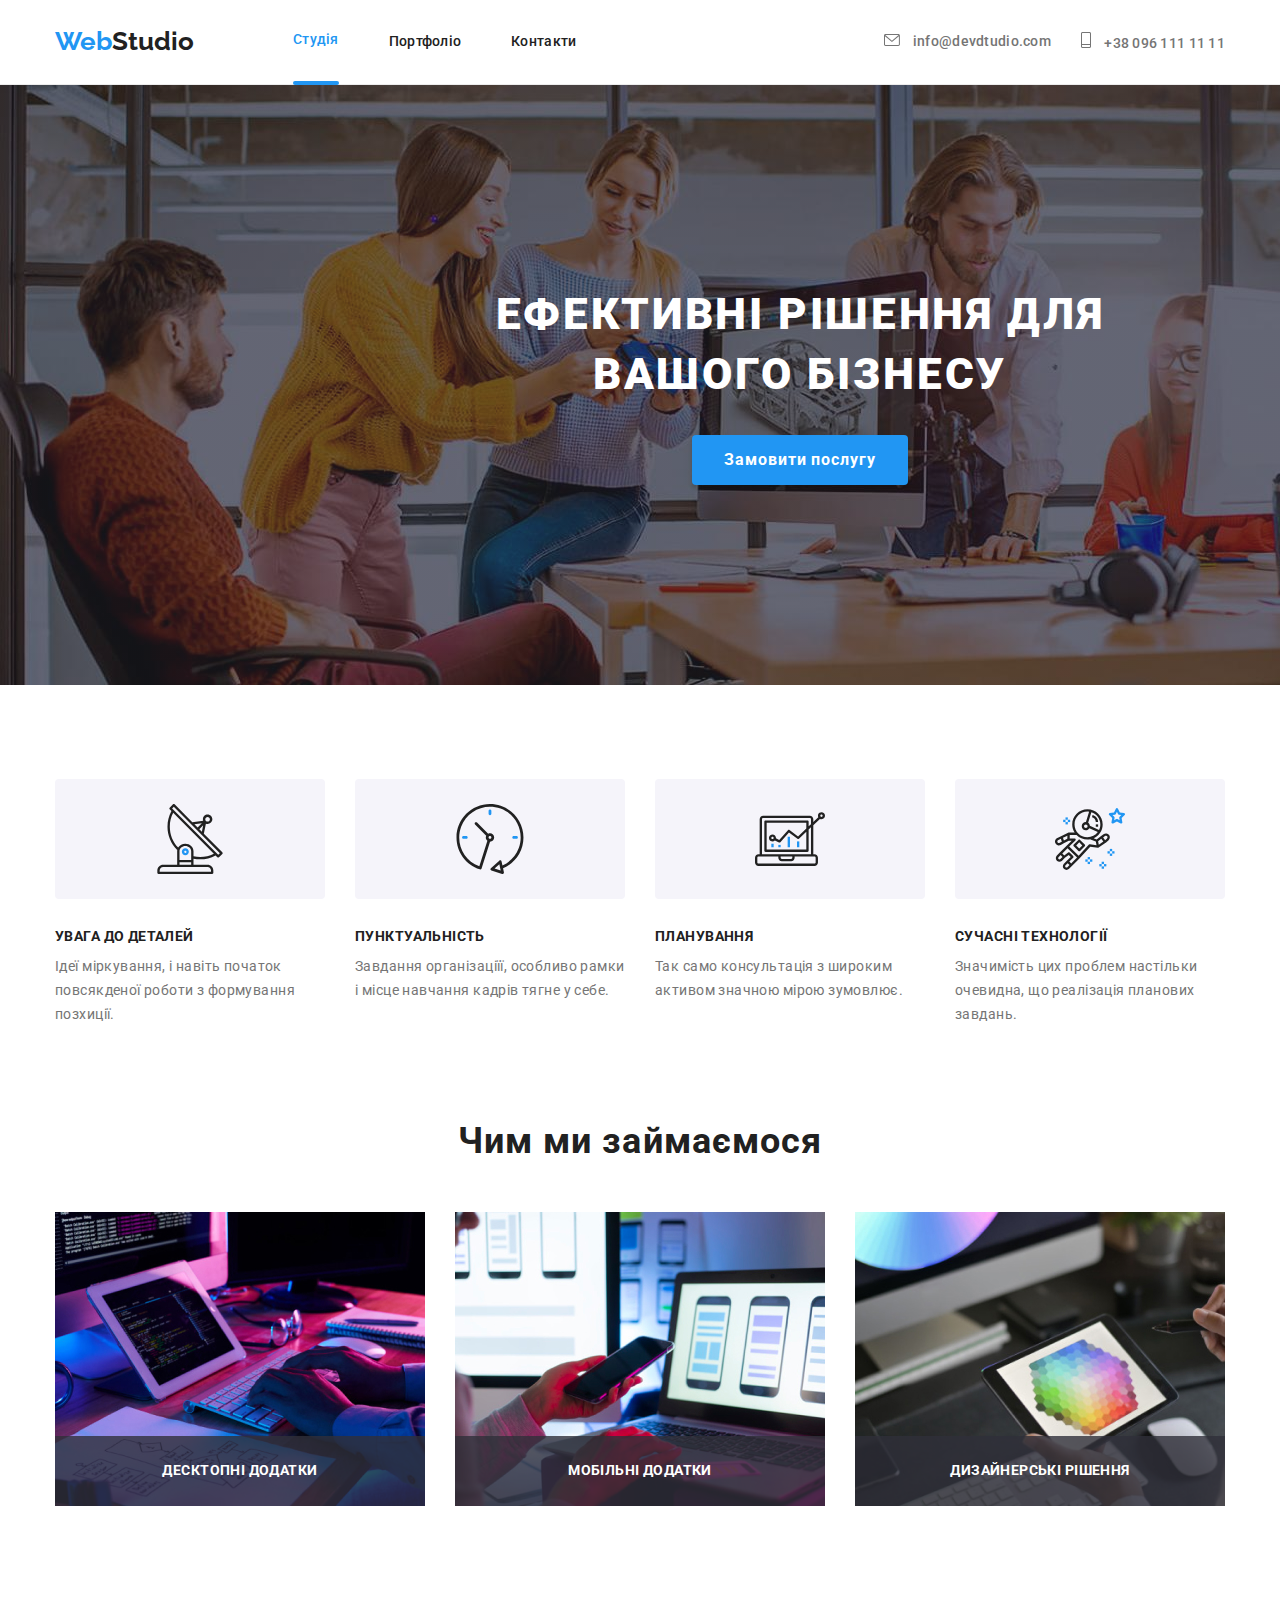
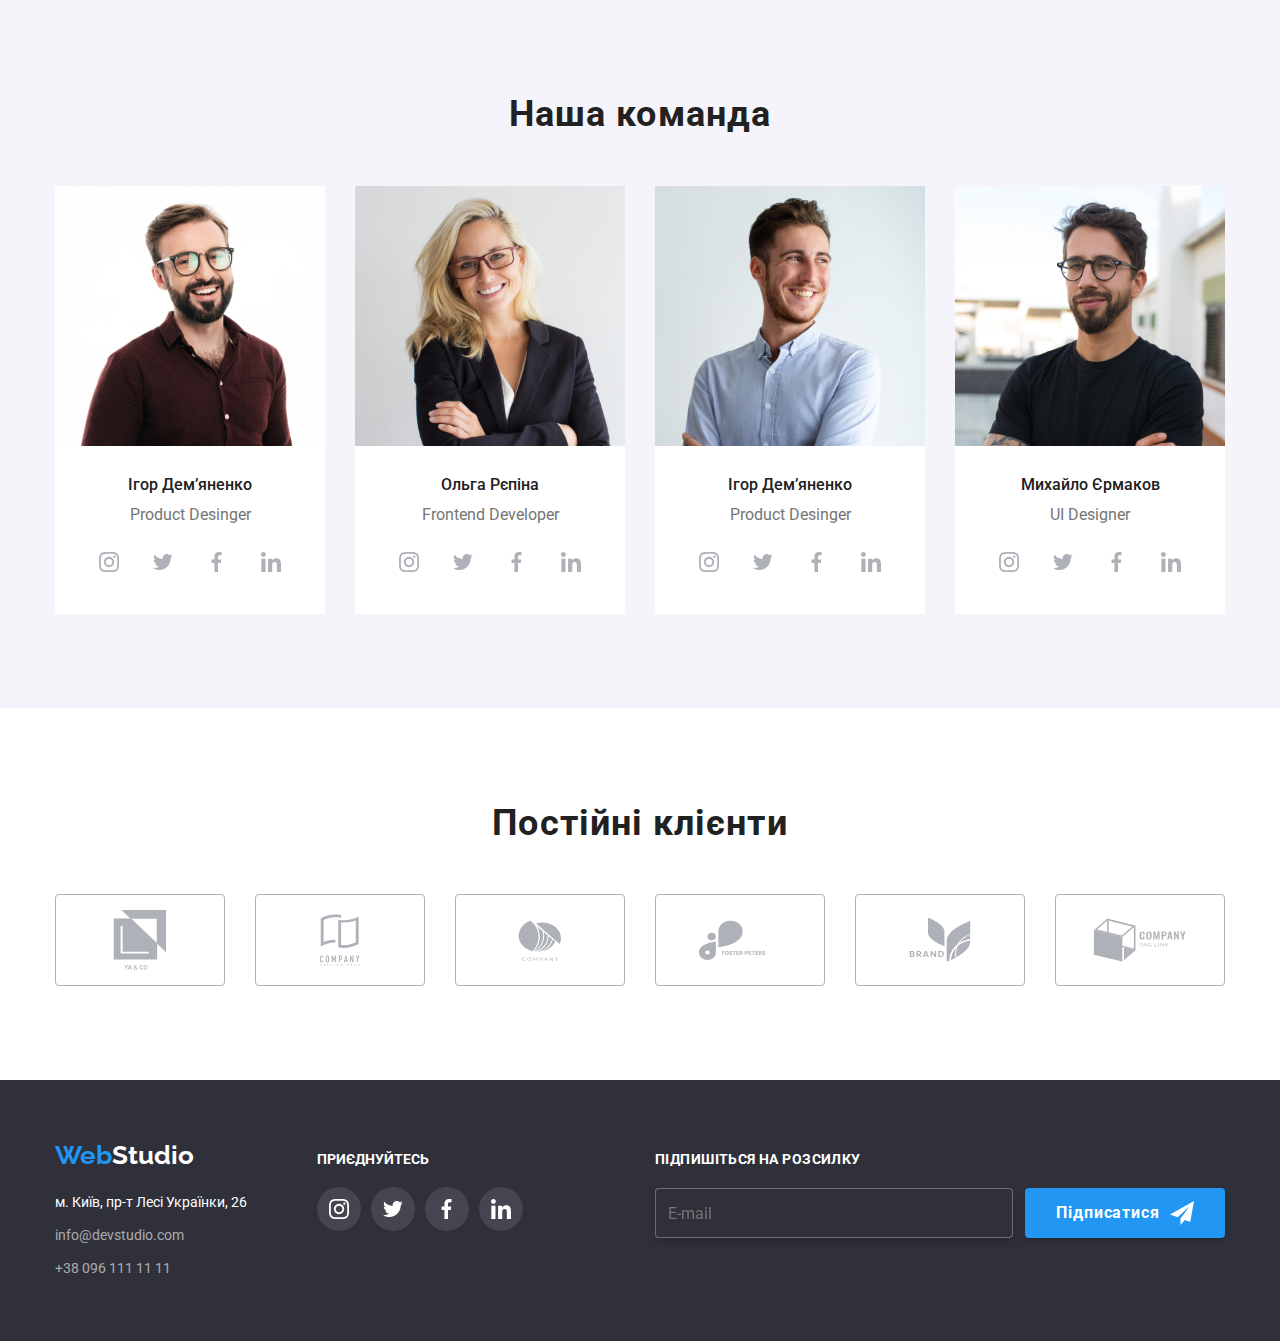
==== commit 8bf390e1: "scss index html" ====
--- a/index.html
+++ b/index.html
@@ -13,7 +13,7 @@
       rel="stylesheet"
       href="https://cdnjs.cloudflare.com/ajax/libs/modern-normalize/1.1.0/modern-normalize.min.css"
     />
-    <link href="styles/style.css" rel="stylesheet" type="text/css" />
+    <link href="./css/main.min.css" rel="stylesheet" type="text/css" />
     <title>Студія</title>
   </head>
   <body class="page">
@@ -27,7 +27,7 @@
             <li class="studio"><a href="" class="title">Контакти</a></li>
           </ul>
         </nav>
-        <ul class="site-nav  lin-rel">
+        <ul class="site-nav lin lin-rel">
           <li class="number">
             <a class="grey envelope" href="mailto:info@devdtudio.com">
               <svg class="icon-mail" width="16" height="12">
@@ -47,9 +47,9 @@
       </div>
     </header>
     <main>
-      <section class="hero overlay">
+      <section class="hero">
         <h1 class="hero-title">Ефективні рішення для вашого бізнесу</h1>
-        <button class="button" type="button" data-modal-open>Замовити послугу</button>
+        <button class="button-hero" type="button" data-modal-open>Замовити послугу</button>
       </section>
       <section class="section">
         <div class="container context">
@@ -107,7 +107,7 @@
       </section>
       <section class="sectiontwo">
         <div class="container">
-          <h2 class="section-title">Чим ми займаємося</h2>
+          <h2 class="section-title-two">Чим ми займаємося</h2>
           <ul class="section-style">
             <li class="images">
               <img
@@ -147,7 +147,7 @@
       </section>
       <section class="section section-tim">
         <div class="container">
-          <h2 class="section-title">Наша команда</h2>
+          <h2 class="section-title-two">Наша команда</h2>
           <ul class="post">
             <li class="comander">
               <img
--- a/css/main.min.css
+++ b/css/main.min.css
@@ -0,0 +1 @@
+h1,h2,h3,p,ul{margin-top:0px;margin-bottom:0px;padding:0}.page{color:#212121;background-color:#fff;font-family:"Roboto",sans-serif}.container{margin-left:auto;margin-right:auto;width:1200px;padding-left:15px;padding-right:15px}.hero{background-color:#2f303a;text-align:center;padding-top:200px;padding-bottom:200px;width:1600px;height:600px;margin-right:auto;margin-left:auto;background-image:-webkit-gradient(linear, left top, right top, from(rgba(47, 48, 58, 0.4)), to(rgba(47, 48, 58, 0.4))),url(../images/Imgbg1.jpg);background-image:linear-gradient(to right, rgba(47, 48, 58, 0.4), rgba(47, 48, 58, 0.4)),url(../images/Imgbg1.jpg);background-repeat:no-repeat;background-position:center;background-size:cover}.hero-title{color:#fff;font-weight:900;font-size:44px;line-height:1.36;text-transform:uppercase;text-align:center;letter-spacing:.06em;width:696px;margin-right:auto;margin-left:auto}.button-hero{color:#fff;background-color:#2196f3;cursor:pointer;font-weight:700;font-size:16px;line-height:1.87;margin-top:30px;padding:10px 32px;border-radius:4px;border-style:none;letter-spacing:.06em;text-decoration:none;-webkit-box-shadow:0px 4px 4px rgba(0,0,0,.15);box-shadow:0px 4px 4px rgba(0,0,0,.15)}.visually-hidden{position:absolute;white-space:nowrap;width:1px;height:1px;overflow:hidden;border:0;padding:0;clip:rect(0 0 0 0);-webkit-clip-path:inset(50%);clip-path:inset(50%);margin:-1px}.link a{color:#212121;text-decoration:none}.link{border-bottom:1px solid #ececec}.lin{display:-webkit-box;display:-ms-flexbox;display:flex;-webkit-box-align:center;-ms-flex-align:center;align-items:center}.logo{color:#000;font-weight:700;font-size:26px;line-height:1.19;font-family:"Raleway",sans-serif}.logo-hed{width:145px;height:31px;margin-right:93px}.logo-style{color:#2196f3}.studio{margin-right:50px}.studio:nth-child(3){margin-right:0}.number{margin-right:30px}.icon-mail{margin-right:10px;fill:#757575}.icon-mail:hover{fill:#2196f3}.envelope:hover .icon-mail{fill:#2196f3}.envelope{display:-webkit-box;display:-ms-flexbox;display:flex;-webkit-box-align:center;-ms-flex-align:center;align-items:center;-webkit-transition:color 250ms cubic-bezier(0.4, 0, 0.2, 1);transition:color 250ms cubic-bezier(0.4, 0, 0.2, 1)}.number:nth-child(2){margin-right:0}.site-nav .title:hover,.site-nav .title:focus{color:#2196f3}.site-nav .title{font-weight:500;font-size:14px;line-height:1.14;letter-spacing:.02em;padding-top:32px;padding-bottom:32px;display:block;-webkit-transition:color 250ms cubic-bezier(0.4, 0, 0.2, 1);transition:color 250ms cubic-bezier(0.4, 0, 0.2, 1)}.title.current{color:#2196f3}.title.current::after{display:-webkit-box;display:-ms-flexbox;display:flex;-webkit-box-pack:center;-ms-flex-pack:center;justify-content:center;-webkit-box-align:center;-ms-flex-align:center;align-items:center;content:" ";position:relative;top:33px;bottom:0;width:100%;height:4px;background-color:#2196f3;border-radius:2px}.site-nav .grey{color:#757575;font-weight:500;font-size:14px;line-height:1.14;letter-spacing:.02em;padding-top:32px;padding-bottom:32px;display:block}.site-nav .grey:hover,.site-nav .grey:focus{color:#2196f3}.site-nav{list-style:none;padding:0;margin-left:auto}.section{padding-top:94px;padding-bottom:94px}.feature-list .text{color:#757575;font-size:14px;line-height:1.71}.feature-list{display:-webkit-box;display:-ms-flexbox;display:flex;list-style:none;padding:0}.features{width:270px;margin-right:30px}.features:nth-child(4){margin-right:0}.feature-list-title{font-weight:700;font-size:14px;line-height:1.14;letter-spacing:.03em;text-transform:uppercase;margin-bottom:10px}.group{display:-webkit-box;display:-ms-flexbox;display:flex;-webkit-box-align:center;-ms-flex-align:center;align-items:center;-webkit-box-pack:center;-ms-flex-pack:center;justify-content:center;height:120px;margin-bottom:30px;background-color:#f5f4fa;border-radius:4px}.section-icon{display:-webkit-box;display:-ms-flexbox;display:flex;-webkit-box-align:center;-ms-flex-align:center;align-items:center;-webkit-box-pack:center;-ms-flex-pack:center;justify-content:center}.sectiontwo{padding-bottom:94px}.section-title-two{font-weight:700;font-size:36px;line-height:1.16;text-align:center;letter-spacing:.03em;margin-bottom:50px}.section-style{display:-webkit-box;display:-ms-flexbox;display:flex;list-style:none;padding:0}img{display:block;width:270;height:auto}.images{position:relative;margin-right:30px}.images:nth-child(3){margin-right:0}.label{display:-webkit-box;display:-ms-flexbox;display:flex;-webkit-box-pack:center;-ms-flex-pack:center;justify-content:center;-webkit-box-align:center;-ms-flex-align:center;align-items:center;position:absolute;bottom:0;width:100%;height:70px;background:rgba(47,48,58,.8)}.text-label{font-weight:700;font-size:14px;line-height:1.14;letter-spacing:.03em;text-transform:uppercase;color:#fff}.section-tim{background-color:#f5f4fa}.post{display:-webkit-box;display:-ms-flexbox;display:flex;list-style:none;padding:0}.post-title{color:#212121;font-weight:500;font-size:16px;line-height:1.18;text-align:center;margin-bottom:10px}.comander{width:270px;margin-right:30px;background-color:#fff}.comand{padding-top:30px;padding-bottom:30px}.comander:nth-child(4){margin-right:0}.text-title{color:#757575;font-size:16px;line-height:19px;text-align:center}.social-icons{display:-webkit-box;display:-ms-flexbox;display:flex;-webkit-box-pack:center;-ms-flex-pack:center;justify-content:center;padding:0;margin-top:16px}.social-item{width:44px;height:44px;margin-right:10px;list-style:none}.social-link{width:100%;height:100%;display:inline-block;display:-webkit-box;display:-ms-flexbox;display:flex;-webkit-box-align:center;-ms-flex-align:center;align-items:center;-webkit-box-pack:center;-ms-flex-pack:center;justify-content:center;color:#afb1b8;border-radius:50%;border-bottom:none;fill:currentColor;-webkit-transition:color 250ms cubic-bezier(0.4, 0, 0.2, 1),background-color 250ms cubic-bezier(0.4, 0, 0.2, 1);transition:color 250ms cubic-bezier(0.4, 0, 0.2, 1),background-color 250ms cubic-bezier(0.4, 0, 0.2, 1)}.social-link:hover{background-color:#2196f3}.social-icon{color:#afb1b8}.social-link:hover .social-icon{color:#fff}.social-item:nth-child(4){margin-right:0}.section-klient{padding-top:94px;padding-bottom:94px}.klients{font-weight:700;font-size:36px;line-height:42px;text-align:center;letter-spacing:.03em}.klient{display:-webkit-box;display:-ms-flexbox;display:flex;-webkit-box-align:center;-ms-flex-align:center;align-items:center;-webkit-box-pack:center;-ms-flex-pack:center;justify-content:center;margin-top:50px;padding-left:0}.rectangle{list-style:none;width:170px;height:92px;margin-right:30px;-webkit-transition:color 250ms cubic-bezier(0.4, 0, 0.2, 1);transition:color 250ms cubic-bezier(0.4, 0, 0.2, 1)}.rectangle:nth-child(6){margin-right:0}.icon-klient{width:100%;height:100%;display:-webkit-box;display:-ms-flexbox;display:flex;-webkit-box-pack:center;-ms-flex-pack:center;justify-content:center;-webkit-box-align:center;-ms-flex-align:center;align-items:center;list-style:none;margin-right:30px;color:#afb1b8;border:1px solid #afb1b8;border-radius:4px;-webkit-transition:color 250ms cubic-bezier(0.4, 0, 0.2, 1);transition:color 250ms cubic-bezier(0.4, 0, 0.2, 1)}.icon-klient:hover{color:#2196f3;border:1px solid #2196f3;-webkit-transition:color 250ms cubic-bezier(0.4, 0, 0.2, 1);transition:color 250ms cubic-bezier(0.4, 0, 0.2, 1)}.icon-class{fill:currentColor}.success{background-color:#2f303a;padding-top:60px;padding-bottom:60px}.conter{display:-webkit-box;display:-ms-flexbox;display:flex;-webkit-box-align:center;-ms-flex-align:center;align-items:center;-webkit-box-align:baseline;-ms-flex-align:baseline;align-items:baseline}.logo-item{color:#fff}.success a{text-decoration:none}.foot-top{margin-top:20px}.site-nav{list-style:none;font-style:normal}.site-nav .item{color:#fff;font-weight:400;font-size:14px;line-height:1.71;-webkit-transition:color 250ms cubic-bezier(0.4, 0, 0.2, 1);transition:color 250ms cubic-bezier(0.4, 0, 0.2, 1)}.site-nav .style{color:rgba(255,255,255,.6);font-weight:400;font-size:14px;line-height:1.71;-webkit-transition:color 250ms cubic-bezier(0.4, 0, 0.2, 1);transition:color 250ms cubic-bezier(0.4, 0, 0.2, 1)}.site-nav .item:hover,.site-nav .item:focus{color:#2196f3;-webkit-transition:color 250ms cubic-bezier(0.4, 0, 0.2, 1);transition:color 250ms cubic-bezier(0.4, 0, 0.2, 1)}.site-nav .style:hover,.site-nav .style:focus{color:#2196f3;-webkit-transition:color 250ms cubic-bezier(0.4, 0, 0.2, 1);transition:color 250ms cubic-bezier(0.4, 0, 0.2, 1)}.foot-botton{margin-bottom:9px}.foot{margin-top:60px;margin-bottom:60px}.social{display:block;width:206px;height:80px;margin-left:70px}.socials{color:#fff;font-weight:700;font-size:14px;line-height:16px;text-transform:uppercase;margin-bottom:20px}.social .social-icons{padding-left:0}.back{border-radius:50%;background:rgba(255,255,255,.1)}.back .fill-icon{fill:#fff}.subscription{margin-left:auto}.forms{display:-webkit-box;display:-ms-flexbox;display:flex}.sing{font-weight:700;font-size:14px;line-height:1.14;letter-spacing:.03em;text-transform:uppercase;color:#fff;margin-bottom:20px}.mail{width:358px;height:50px;padding-left:12px;border:1px solid rgba(255,255,255,.3);-webkit-filter:drop-shadow(0px 4px 4px rgba(0, 0, 0, 0.15));filter:drop-shadow(0px 4px 4px rgba(0, 0, 0, 0.15));border-radius:4px;background-color:#2f303a;color:#fff}.button-mail{display:-webkit-box;display:-ms-flexbox;display:flex;width:200px;height:50px;-webkit-box-pack:center;-ms-flex-pack:center;justify-content:center;-webkit-box-align:center;-ms-flex-align:center;align-items:center;letter-spacing:.06em;font-weight:700;font-size:16px;line-height:1.87;padding:10px 28px;cursor:pointer;background:#2196f3;color:#fff;-webkit-box-shadow:0px 4px 4px rgba(0,0,0,.15);box-shadow:0px 4px 4px rgba(0,0,0,.15);border-radius:4px;margin-left:12px;border:none}.icon-send{margin-left:10px}.modal-backgrop{width:100%;height:100%;position:fixed;top:0;bottom:0;left:0;right:0;background-color:rgba(0,0,0,.5);-webkit-transition:color 250ms cubic-bezier(0.4, 0, 0.2, 1);transition:color 250ms cubic-bezier(0.4, 0, 0.2, 1)}.modal-backgrop .is-hidden .modal{-webkit-transform:rotate(-180deg);transform:rotate(-180deg)}.modal{width:528px;position:absolute;top:50%;left:50%;-webkit-transform:translate(-50%, -50%) scale(1);transform:translate(-50%, -50%) scale(1);-webkit-transition:-webkit-transform 250ms cubic-bezier(0.4, 0, 0.2, 1);transition:-webkit-transform 250ms cubic-bezier(0.4, 0, 0.2, 1);transition:transform 250ms cubic-bezier(0.4, 0, 0.2, 1);transition:transform 250ms cubic-bezier(0.4, 0, 0.2, 1), -webkit-transform 250ms cubic-bezier(0.4, 0, 0.2, 1);background-color:#fff;-webkit-box-shadow:0px 1px 3px rgba(0,0,0,.12),0px 1px 1px rgba(0,0,0,.14),0px 2px 1px rgba(0,0,0,.2);box-shadow:0px 1px 3px rgba(0,0,0,.12),0px 1px 1px rgba(0,0,0,.14),0px 2px 1px rgba(0,0,0,.2);border-radius:4px;padding:40px}.modal .close-sing{position:absolute;display:-webkit-box;display:-ms-flexbox;display:flex;-webkit-box-pack:center;-ms-flex-pack:center;justify-content:center;-webkit-box-align:center;-ms-flex-align:center;align-items:center;cursor:pointer;top:8px;right:8px;width:30px;height:30px;background-color:#fff;border:1px solid rgba(0,0,0,.1);border-radius:50%}.close{width:100%;height:100%;display:inline-block;display:-webkit-box;display:-ms-flexbox;display:flex;-webkit-box-align:center;-ms-flex-align:center;align-items:center;-webkit-box-pack:center;-ms-flex-pack:center;justify-content:center;color:#000;-webkit-transition:fill 250ms cubic-bezier(0.4, 0, 0.2, 1);transition:fill 250ms cubic-bezier(0.4, 0, 0.2, 1)}.close:hover{fill:#2196f3}.is-hidden{visibility:hidden;opacity:0;pointer-events:none}.description{margin-bottom:12px;font-weight:700;font-size:20px;line-height:1.15;text-align:center;letter-spacing:.03em;color:#212121}.name,.phone,.form-email,.comment{display:-webkit-box;display:-ms-flexbox;display:flex;-webkit-box-orient:vertical;-webkit-box-direction:normal;-ms-flex-direction:column;flex-direction:column;-webkit-box-pack:start;-ms-flex-pack:start;justify-content:flex-start;-webkit-box-align:start;-ms-flex-align:start;align-items:flex-start}.form-label{font-weight:400;font-size:12px;line-height:1.16;letter-spacing:.01em;color:#757575;margin-bottom:4px}.form-input{width:100%;height:40px;margin:0;outline:0;font:inherit;border-radius:4px;border:1px solid rgba(33,33,33,.2);padding:11px 30px;-webkit-transition:border-color 250ms cubic-bezier(0.4, 0, 0.2, 1);transition:border-color 250ms cubic-bezier(0.4, 0, 0.2, 1)}.nameitemform{position:absolute;fill:#212121;-webkit-transform:translateX -60%;transform:translateX -60%;bottom:17%;right:94%;-webkit-transition:fill 250ms cubic-bezier(0.4, 0, 0.2, 1);transition:fill 250ms cubic-bezier(0.4, 0, 0.2, 1)}.name,.phone,.form-email{position:relative}.phone,.form-email,.comment{margin-top:10px}.comment{width:100%;margin-bottom:20px}.form-input:hover,.form-input:focus{border-color:#2196f3}.form-input-agree:hover,.form-input-agree:focus{border-color:#2196f3}.form-input:hover+.nameitemform,.form-input:focus+.nameitemform{fill:#2196f3}.form-input-agree{padding:12px 16px;width:100%;height:120px;margin:0;border-radius:4px;outline:0;border:1px solid rgba(33,33,33,.2);resize:none;-webkit-transition:border-color 250ms cubic-bezier(0.4, 0, 0.2, 1);transition:border-color 250ms cubic-bezier(0.4, 0, 0.2, 1)}form>.agreetext{margin-bottom:30px}.agree-label{display:-webkit-box;display:-ms-flexbox;display:flex;-webkit-box-pack:center;-ms-flex-pack:center;justify-content:center;-webkit-box-align:center;-ms-flex-align:center;align-items:center;cursor:pointer}.checkitem{display:-webkit-box;display:-ms-flexbox;display:flex;-webkit-box-align:center;-ms-flex-align:center;align-items:center;-webkit-box-pack:center;-ms-flex-pack:center;justify-content:center;width:16px;height:15px;margin-right:9px;border:2px solid #212121;border-radius:4px}.icon-modal-form{fill:rgba(0,0,0,0);fill:#fff}.agreetext .agreelink{color:#2196f3;text-decoration:underline}.checkbox{position:absolute;white-space:nowrap;width:1px;height:1px;overflow:hidden;border:0;padding:0;clip:rect(0 0 0 0);-webkit-clip-path:inset(50%);clip-path:inset(50%);margin:-1px}.checkbox:checked+.checkitem{background-color:#2196f3;border:none}.agreetext input:checked+.agree-label .icon-modal-form{fill:#fff}form>.agree{display:block;font-size:16px;font-weight:700;line-height:1.88em;letter-spacing:.06em;cursor:pointer;border-radius:4px;border:none;margin:0 auto;color:#fff;background-color:#2196f3;padding:10px 52px;-webkit-transition:background-color 250ms cubic-bezier(0.4, 0, 0.2, 1);transition:background-color 250ms cubic-bezier(0.4, 0, 0.2, 1)}.agree:hover{background-color:#2182d1}.section-ul{list-style:none;display:-webkit-box;display:-ms-flexbox;display:flex;-ms-flex-wrap:wrap;flex-wrap:wrap}.retreat{margin-bottom:30px;width:370px;margin-right:30px}.decoration{display:block;position:relative}.decoration{text-decoration:none}.decoration:hover{-webkit-box-shadow:0px 1px 1px rgba(0,0,0,.12),0px 4px 4px rgba(0,0,0,.06),1px 4px 6px rgba(0,0,0,.16);box-shadow:0px 1px 1px rgba(0,0,0,.12),0px 4px 4px rgba(0,0,0,.06),1px 4px 6px rgba(0,0,0,.16)}.retreat:nth-child(3n){margin-right:0}.retreat:nth-last-child(-n+3){margin-bottom:0}.card{position:relative;overflow:hidden}.text-card{position:absolute;top:0;left:0;padding:63px 24px 63px 24px;width:100%;height:100%;background:rgba(33,150,243,.9);font-size:18px;line-height:1.56;color:#fff;-webkit-transform:translateY(101%);transform:translateY(101%);-webkit-transition:opacity 250ms cubic-bezier(0.4, 0, 0.2, 1),-webkit-transform 250ms cubic-bezier(0.4, 0, 0.2, 1);transition:opacity 250ms cubic-bezier(0.4, 0, 0.2, 1),-webkit-transform 250ms cubic-bezier(0.4, 0, 0.2, 1);transition:transform 250ms cubic-bezier(0.4, 0, 0.2, 1),opacity 250ms cubic-bezier(0.4, 0, 0.2, 1);transition:transform 250ms cubic-bezier(0.4, 0, 0.2, 1),opacity 250ms cubic-bezier(0.4, 0, 0.2, 1),-webkit-transform 250ms cubic-bezier(0.4, 0, 0.2, 1)}.decoration:hover .text-card{-webkit-transform:translateY(0%);transform:translateY(0%);opacity:1}.text{color:#757575;font-weight:400;font-size:16px;line-height:1.87;letter-spacing:.03em}.section-title{color:#212121;font-weight:700;font-size:18px;line-height:2;letter-spacing:.06em;margin-bottom:4px}.project{padding:20px 24px;border-left:1px solid #eee;border-bottom:1px solid #eee;border-right:1px solid #eee}.social .social-icons{padding-left:0}.socials{color:#fff;font-weight:700;font-size:14px;line-height:16px;text-transform:uppercase;margin-bottom:20px}.post .social-icons{display:-webkit-box;display:-ms-flexbox;display:flex;margin-top:16px}.post .social-item{width:44px;height:44px;margin-right:10px;list-style:none}.post .social-link{width:100%;height:100%;display:inline-block;display:-webkit-box;display:-ms-flexbox;display:flex;-webkit-box-align:center;-ms-flex-align:center;align-items:center;-webkit-box-pack:center;-ms-flex-pack:center;justify-content:center;border-radius:50%;border-bottom:none;-webkit-transition:color 250ms cubic-bezier(0.4, 0, 0.2, 1),background-color 250ms cubic-bezier(0.4, 0, 0.2, 1);transition:color 250ms cubic-bezier(0.4, 0, 0.2, 1),background-color 250ms cubic-bezier(0.4, 0, 0.2, 1)}.post .social-link:hover{background-color:#2196f3}.post .social-icon{fill:#afb1b8}.post .social-link:hover .social-icon{fill:#fff}.post .social-item:nth-child(4){margin-right:0}.back{border-radius:50%;background:rgba(255,255,255,.1)}.social{display:block;width:206px;height:80px;margin-left:70px}.back .fill-icon{fill:#fff}.subscription{margin-left:auto}.forms{display:-webkit-box;display:-ms-flexbox;display:flex}.sing{font-weight:700;font-size:14px;line-height:1.14;letter-spacing:.03em;text-transform:uppercase;color:#fff;margin-bottom:20px}.mail{width:358px;height:50px;padding-left:12px;border:1px solid rgba(255,255,255,.3);-webkit-filter:drop-shadow(0px 4px 4px rgba(0, 0, 0, 0.15));filter:drop-shadow(0px 4px 4px rgba(0, 0, 0, 0.15));border-radius:4px;background-color:#2f303a;color:#fff}.button-mail{display:-webkit-box;display:-ms-flexbox;display:flex;width:200px;height:50px;-webkit-box-pack:center;-ms-flex-pack:center;justify-content:center;-webkit-box-align:center;-ms-flex-align:center;align-items:center;letter-spacing:.06em;font-weight:700;font-size:16px;line-height:1.87;padding:10px 28px;cursor:pointer;background:#2196f3;color:#fff;-webkit-box-shadow:0px 4px 4px rgba(0,0,0,.15);box-shadow:0px 4px 4px rgba(0,0,0,.15);border-radius:4px;margin-left:12px;border:none}.icon-send{margin-left:10px}.section{padding-top:94px;padding-bottom:94px}.button{font-weight:500;font-size:16px;line-height:1.62;text-align:center;letter-spacing:.03em;border-radius:4px;border-style:none;font-family:inherit;cursor:pointer;padding:6px 22px;background-color:#f5f4fa;color:#212121;-webkit-box-shadow:0px 3px 1px rgba(0,0,0,.1),0px 1px 2px rgba(0,0,0,.08),0px 2px 2px rgba(0,0,0,.12);box-shadow:0px 3px 1px rgba(0,0,0,.1),0px 1px 2px rgba(0,0,0,.08),0px 2px 2px rgba(0,0,0,.12);border-radius:4px;-webkit-transition:color 250ms cubic-bezier(0.4, 0, 0.2, 1),background-color 250ms cubic-bezier(0.4, 0, 0.2, 1),-webkit-box-shadow 250ms cubic-bezier(0.4, 0, 0.2, 1);transition:color 250ms cubic-bezier(0.4, 0, 0.2, 1),background-color 250ms cubic-bezier(0.4, 0, 0.2, 1),-webkit-box-shadow 250ms cubic-bezier(0.4, 0, 0.2, 1);transition:color 250ms cubic-bezier(0.4, 0, 0.2, 1),background-color 250ms cubic-bezier(0.4, 0, 0.2, 1),box-shadow 250ms cubic-bezier(0.4, 0, 0.2, 1);transition:color 250ms cubic-bezier(0.4, 0, 0.2, 1),background-color 250ms cubic-bezier(0.4, 0, 0.2, 1),box-shadow 250ms cubic-bezier(0.4, 0, 0.2, 1),-webkit-box-shadow 250ms cubic-bezier(0.4, 0, 0.2, 1)}.button-list{list-style:none;display:-webkit-box;display:-ms-flexbox;display:flex;-webkit-box-orient:horizontal;-webkit-box-direction:normal;-ms-flex-direction:row;flex-direction:row;-webkit-box-pack:center;-ms-flex-pack:center;justify-content:center;margin-bottom:50px}.button-item{margin-right:8px}.button-item:nth-child(5){margin-right:0}.button:hover,.button:focus{color:#fff;background-color:#2196f3;-webkit-box-shadow:0px 3px 1px rgba(0,0,0,.1),0px 1px 2px rgba(0,0,0,.08),0px 2px 2px rgba(0,0,0,.12);box-shadow:0px 3px 1px rgba(0,0,0,.1),0px 1px 2px rgba(0,0,0,.08),0px 2px 2px rgba(0,0,0,.12)}/*# sourceMappingURL=main.min.css.map */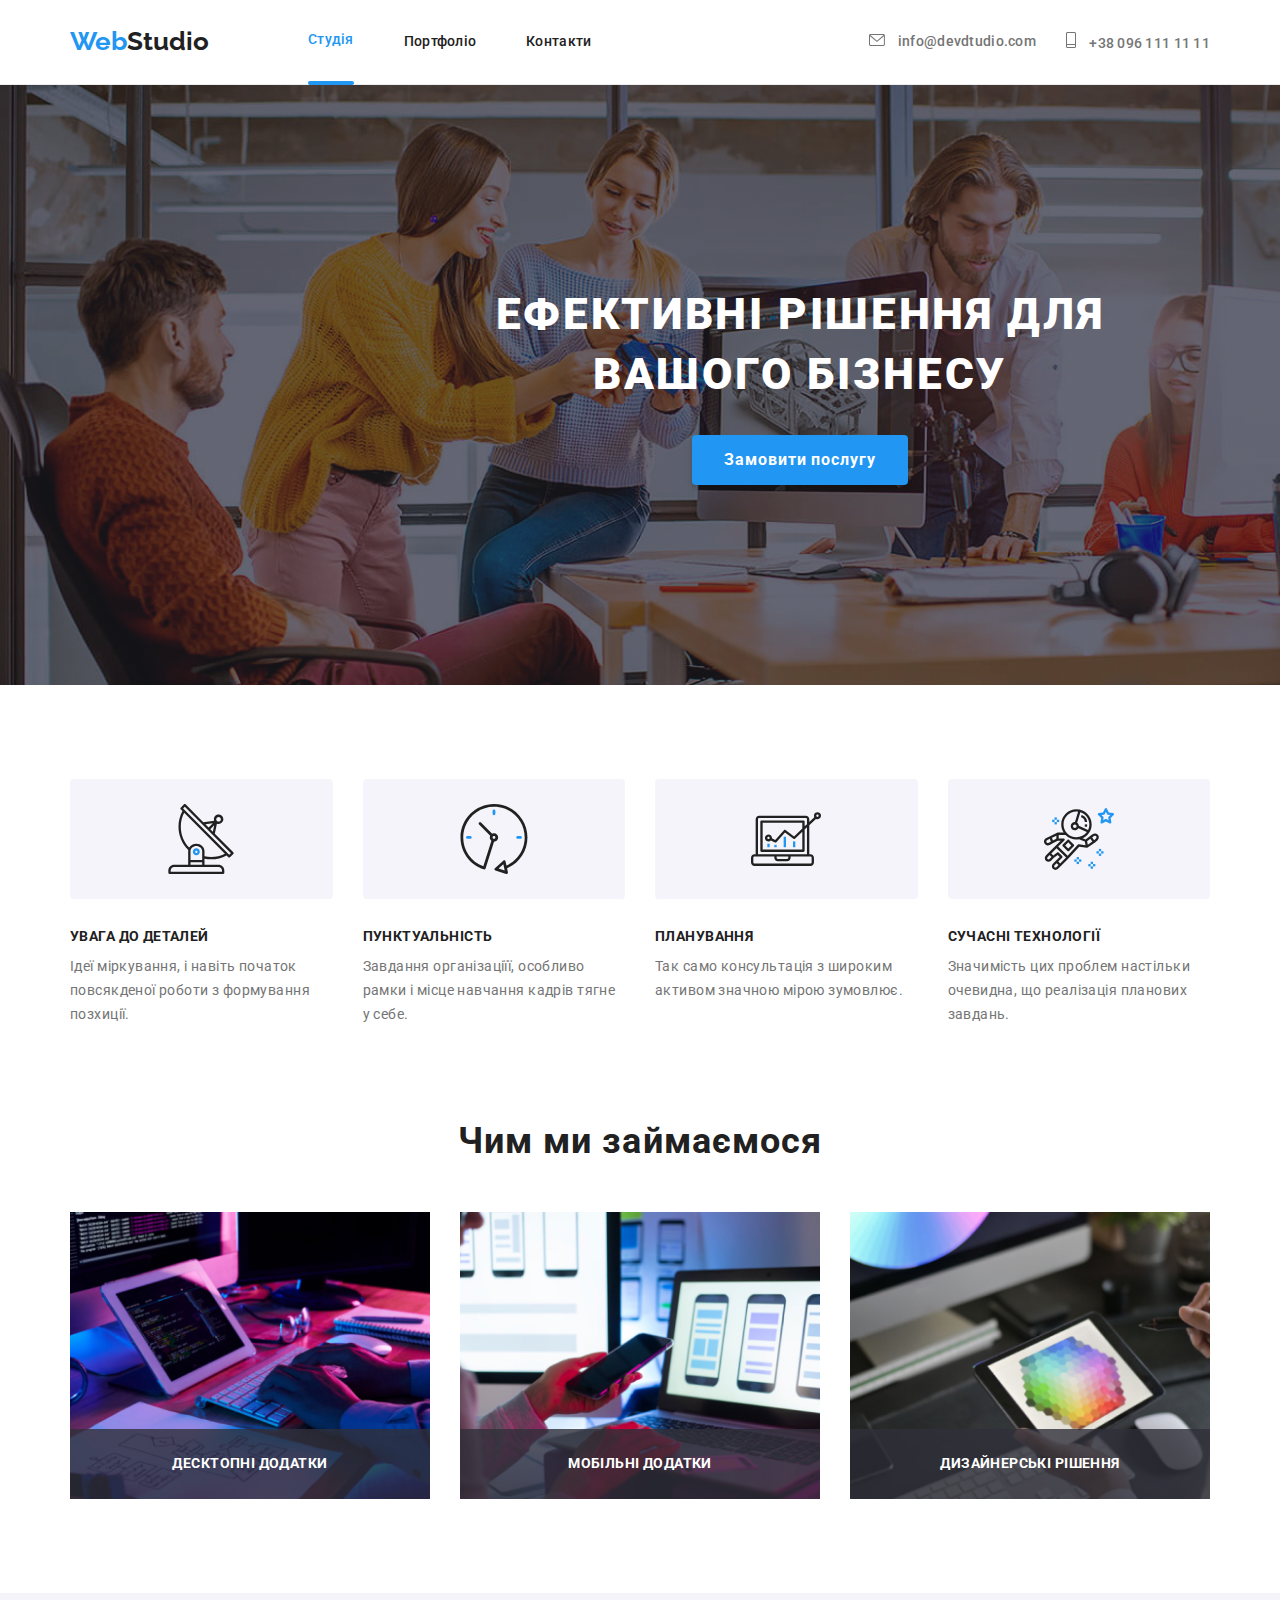
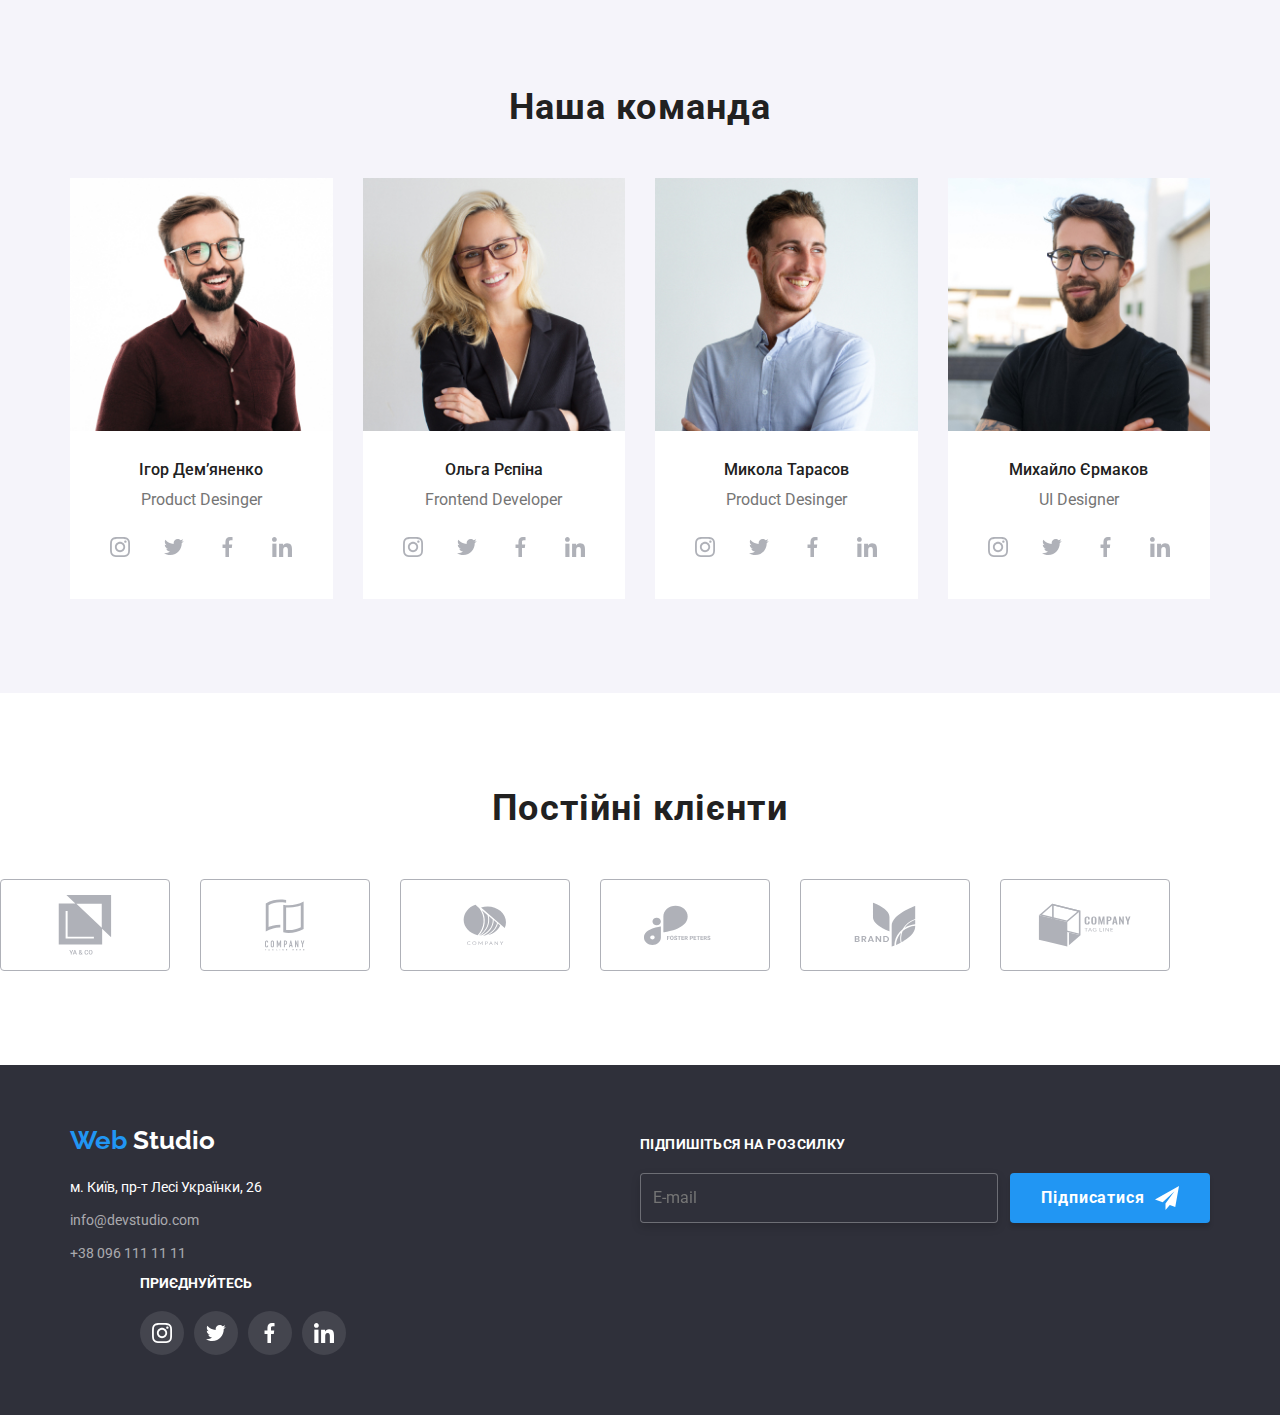
==== commit aeefe4b8: "Mobile First html" ====
--- a/index.html
+++ b/index.html
@@ -28,21 +28,21 @@
           </ul>
         </nav>
         <ul class="site-nav lin lin-rel">
-          <li class="number">
-            <a class="grey envelope" href="mailto:info@devdtudio.com">
-              <svg class="icon-mail" width="16" height="12">
-                <use href="./images/symbol-defs.svg#icon-envelope"></use>
-              </svg>
-              info@devdtudio.com
-            </a>
-          </li>
-          <li class="number">
-            <a class="grey envelope" href="tel:+380961111111">
-              <svg class="icon-mail" width="10" height="16">
-                <use href="./images/symbol-defs.svg#icon-Vector"></use>
-              </svg>
-              +38 096 111 11 11</a>
-          </li>
+            <li class="number">
+              <a class="grey envelope" href="mailto:info@devdtudio.com">
+                <svg class="icon-mail" width="16" height="12">
+                  <use href="./images/symbol-defs.svg#icon-envelope"></use>
+                </svg>
+                info@devdtudio.com
+              </a>
+            </li>
+            <li class="number">
+              <a class="grey envelope" href="tel:+380961111111">
+                <svg class="icon-mail" width="10" height="16">
+                  <use href="./images/symbol-defs.svg#icon-Vector"></use>
+                </svg>
+                +38 096 111 11 11</a>
+            </li>
         </ul>
       </div>
     </header>
@@ -147,13 +147,22 @@
       </section>
       <section class="section section-tim">
         <div class="container">
-          <h2 class="section-title-two">Наша команда</h2>
+          <h2 class="section-title-tim">Наша команда</h2>
           <ul class="post">
             <li class="comander">
               <img
-                src="./images/img4.jpg"
+                srcset="
+                ./images/comanda/img1_450.jpg 450w,
+                ./images/comanda/img1_900.jpg 900w,
+                ./images/comanda/img1_tab354.jpg 354w,
+                ./images/comanda/img1_tab708.jpg 708w,
+                ./images/comanda/img1_desk270.jpg 270w,
+                ./images/comanda/img1_desk540.jpg 540w
+                "
+                sizes="(min-width: 1200px) 270px, (min-width: 768px) 354px, (min-width: 480px) 450px, 100vw"
+                src="./images/comanda/img1_450.jpg"
                 alt="Фото Ігора Демʼяненка"
-                width="270"
+                width="450"
                 height="260"
               />
               <div class="comand"> 
@@ -189,9 +198,18 @@
             </li>
             <li class="comander">
               <img
-                src="./images/img5.jpg"
+              srcset="
+              ./images/comanda/img2_450.jpg 450w,
+              ./images/comanda/img2_900.jpg 900w,
+              ./images/comanda/img2_tab354.jpg 354w,
+              ./images/comanda/img2_tab708.jpg 708w,
+              ./images/comanda/img2_desk270.jpg 270w,
+              ./images/comanda/img2_desk540.jpg 540w
+              "
+              sizes="(min-width: 1200px) 270px, (min-width: 768px) 354px, (min-width: 480px) 450px, 100vw"
+              src="./images/comanda/img2_450.jpg"
                 alt="Фото Ольги Рєпіної"
-                width="270"
+                width="450"
                 height="260"
               />
               <div class="comand">
@@ -227,13 +245,22 @@
             </li>
             <li class="comander">
               <img
-                src="./images/img6.jpg"
+              srcset="
+              ./images/comanda/img3_450.jpg 450w,
+              ./images/comanda/img3_900.jpg 900w,
+              ./images/comanda/img3_tab354.jpg 354w,
+              ./images/comanda/img3_tab708.jpg 708w,
+              ./images/comanda/img3_desk270.jpg 270w,
+              ./images/comanda/img3_desk540.jpg 540w
+              "
+              sizes="(min-width: 1200px) 270px, (min-width: 768px) 354px, (min-width: 480px) 450px, 100vw"
+              src="./images/comanda/img3_450.jpg"
                 alt="Фото Миколи Тарасова"
-                width="270"
+                width="450"
                 height="260"
               />
               <div class="comand">
-                <h3 class="post-title">Ігор Демʼяненко</h3>
+                <h3 class="post-title">Миколa Тарасов</h3>
                 <p class="text-title">Product Desinger</p>
                 <ul class="social-icons list">
                   <li class="social-item">
@@ -265,9 +292,18 @@
             </li>
             <li class="comander">
               <img
-                src="./images/img7.jpg"
+              srcset="
+              ./images/comanda/img4_450.jpg 450w,
+              ./images/comanda/img4_900.jpg 900w,
+              ./images/comanda/img4_tab354.jpg 354w,
+              ./images/comanda/img4_tab708.jpg 708w,
+              ./images/comanda/img4_desk270.jpg 270w,
+              ./images/comanda/img4_desk540.jpg 540w
+              "
+              sizes="(min-width: 1200px) 270px, (min-width: 768px) 354px, (min-width: 480px) 450px, 100vw"
+              src="./images/comanda/img4_450.jpg"
                 alt="Фото Михайла Єрмакова"
-                width="270"
+                width="450"
                 height="260"
               />
               <div class="comand">
@@ -356,67 +392,73 @@
     </main>
     <footer class="success">
       <div class="container conter">
-        <div>
-        <a href="./index.html" class="logo"><span class="logo-style">Web</span><span class="logo-item">Studio</span></a>
-        <address class="foot-top">
-          <ul class="site-nav">
-            <li class="foot-botton"><a href="" class="item">м. Київ, пр-т Лесі Українки, 26</a></li>
-            <li class="foot-botton">
-              <a href="mailto:info@devdtudio.com" class="style">info@devstudio.com</a>
-            </li>
-            <li>
-              <a href="tel:+380961111111" class="style">+38 096 111 11 11</a>
-            </li>
-          </ul>
-        </address>
-      </div>
-      <div class="post social">
-        <h2 class="socials">
-          Приєднуйтесь
-        </h2>
-        <ul class="social-icons">
-          <li class="social-item back">
-            <a class="social-link link" href="">
-            <svg class="social-icon fill-icon" width="20" height="20">
-              <use href="./images/symbol-defs.svg#icon-instagram"></use>
-            </svg>
-          </a>
-        </li>
-          <li class="social-item back">
-            <a class="social-link link" href="">
-            <svg class="social-icon fill-icon" width="20" height="20">
-              <use href="./images/symbol-defs.svg#icon-twiter"></use>
-            </svg>
-          </a>
-        </li>
-          <li class="social-item back">
-            <a class="social-link link" href="">
-            <svg class="social-icon fill-icon" width="20" height="20">
-              <use href="./images/symbol-defs.svg#icon-facebook"></use>
-            </svg>
-          </a>
-        </li>
-          <li class="social-item back">
-            <a class="social-link link" href="">
-            <svg class="social-icon fill-icon" width="20" height="20">
-              <use href="./images/symbol-defs.svg#icon-linkedin"></use>
-            </svg>
-          </a>
-        </li>
-        </ul>
-      </div>
-        <div class="subscription">
-          <h2 class="sing">Підпишіться на розсилку</h2>
-          <form class="forms">
-            <input class="mail" type="email" name="mail" id="mail" placeholder="E-mail">
-              <button type="submit" class="button-mail">
-                Підписатися
-                <svg class="icon-send" width="24" height="24">
-                     <use href="./images/telegram.svg#icon-icon-send"></use>
-                </svg>
-             </button>
-          </form>
+        <div class="social-box">
+          <div class="content-box">
+            <div class="logo-foot">
+             <a href="./index.html" class="logo">
+               <span class="logo-style">Web</span>
+               <span class="logo-item">Studio</span></a>
+            </div>
+           <address class="foot-top">
+             <ul class="site-nav-foot">
+               <li class="foot-botton"><a href="" class="item">м. Київ, пр-т Лесі Українки, 26</a></li>
+               <li class="foot-botton">
+                 <a href="mailto:info@devdtudio.com" class="style">info@devstudio.com</a>
+               </li>
+               <li class="foot-botton">
+                 <a href="tel:+380961111111" class="style">+38 096 111 11 11</a>
+               </li>
+             </ul>
+           </address>
+         </div>
+         <div class="post social">
+           <h2 class="socials">
+             Приєднуйтесь
+           </h2>
+           <ul class="social-icons">
+             <li class="social-item back">
+               <a class="social-link link" href="">
+               <svg class="social-icon fill-icon" width="20" height="20">
+                 <use href="./images/symbol-defs.svg#icon-instagram"></use>
+               </svg>
+             </a>
+           </li>
+             <li class="social-item back">
+               <a class="social-link link" href="">
+               <svg class="social-icon fill-icon" width="20" height="20">
+                 <use href="./images/symbol-defs.svg#icon-twiter"></use>
+               </svg>
+             </a>
+           </li>
+             <li class="social-item back">
+               <a class="social-link link" href="">
+               <svg class="social-icon fill-icon" width="20" height="20">
+                 <use href="./images/symbol-defs.svg#icon-facebook"></use>
+               </svg>
+             </a>
+           </li>
+             <li class="social-item back">
+               <a class="social-link link" href="">
+               <svg class="social-icon fill-icon" width="20" height="20">
+                 <use href="./images/symbol-defs.svg#icon-linkedin"></use>
+               </svg>
+             </a>
+           </li>
+           </ul>
+         </div>
         </div>
+            <div class="subscription">
+         <h2 class="sing">Підпишіться на розсилку</h2>
+         <form class="forms">
+           <input class="mail" type="email" name="mail" id="mail" placeholder="E-mail">
+           <button type="submit" class="button-mail">
+             Підписатися
+             <svg class="icon-send" width="24" height="24">
+               <use href="./images/telegram.svg#icon-icon-send"></use>
+             </svg>
+           </button>
+         </form>
+       </div>
     </footer>
     <div class="modal-backgrop is-hidden" data-modal>
        <div class="modal">
@@ -471,5 +513,6 @@
        </div>
     </div>
     <script src="./js/modal.js"></script>
+    <script defer src=" js/mobile-menu.js "></script>
   </body>
 </html>
--- a/css/main.min.css
+++ b/css/main.min.css
@@ -1 +1 @@
-h1,h2,h3,p,ul{margin-top:0px;margin-bottom:0px;padding:0}.page{color:#212121;background-color:#fff;font-family:"Roboto",sans-serif}.container{margin-left:auto;margin-right:auto;width:1200px;padding-left:15px;padding-right:15px}.hero{background-color:#2f303a;text-align:center;padding-top:200px;padding-bottom:200px;width:1600px;height:600px;margin-right:auto;margin-left:auto;background-image:-webkit-gradient(linear, left top, right top, from(rgba(47, 48, 58, 0.4)), to(rgba(47, 48, 58, 0.4))),url(../images/Imgbg1.jpg);background-image:linear-gradient(to right, rgba(47, 48, 58, 0.4), rgba(47, 48, 58, 0.4)),url(../images/Imgbg1.jpg);background-repeat:no-repeat;background-position:center;background-size:cover}.hero-title{color:#fff;font-weight:900;font-size:44px;line-height:1.36;text-transform:uppercase;text-align:center;letter-spacing:.06em;width:696px;margin-right:auto;margin-left:auto}.button-hero{color:#fff;background-color:#2196f3;cursor:pointer;font-weight:700;font-size:16px;line-height:1.87;margin-top:30px;padding:10px 32px;border-radius:4px;border-style:none;letter-spacing:.06em;text-decoration:none;-webkit-box-shadow:0px 4px 4px rgba(0,0,0,.15);box-shadow:0px 4px 4px rgba(0,0,0,.15)}.visually-hidden{position:absolute;white-space:nowrap;width:1px;height:1px;overflow:hidden;border:0;padding:0;clip:rect(0 0 0 0);-webkit-clip-path:inset(50%);clip-path:inset(50%);margin:-1px}.link a{color:#212121;text-decoration:none}.link{border-bottom:1px solid #ececec}.lin{display:-webkit-box;display:-ms-flexbox;display:flex;-webkit-box-align:center;-ms-flex-align:center;align-items:center}.logo{color:#000;font-weight:700;font-size:26px;line-height:1.19;font-family:"Raleway",sans-serif}.logo-hed{width:145px;height:31px;margin-right:93px}.logo-style{color:#2196f3}.studio{margin-right:50px}.studio:nth-child(3){margin-right:0}.number{margin-right:30px}.icon-mail{margin-right:10px;fill:#757575}.icon-mail:hover{fill:#2196f3}.envelope:hover .icon-mail{fill:#2196f3}.envelope{display:-webkit-box;display:-ms-flexbox;display:flex;-webkit-box-align:center;-ms-flex-align:center;align-items:center;-webkit-transition:color 250ms cubic-bezier(0.4, 0, 0.2, 1);transition:color 250ms cubic-bezier(0.4, 0, 0.2, 1)}.number:nth-child(2){margin-right:0}.site-nav .title:hover,.site-nav .title:focus{color:#2196f3}.site-nav .title{font-weight:500;font-size:14px;line-height:1.14;letter-spacing:.02em;padding-top:32px;padding-bottom:32px;display:block;-webkit-transition:color 250ms cubic-bezier(0.4, 0, 0.2, 1);transition:color 250ms cubic-bezier(0.4, 0, 0.2, 1)}.title.current{color:#2196f3}.title.current::after{display:-webkit-box;display:-ms-flexbox;display:flex;-webkit-box-pack:center;-ms-flex-pack:center;justify-content:center;-webkit-box-align:center;-ms-flex-align:center;align-items:center;content:" ";position:relative;top:33px;bottom:0;width:100%;height:4px;background-color:#2196f3;border-radius:2px}.site-nav .grey{color:#757575;font-weight:500;font-size:14px;line-height:1.14;letter-spacing:.02em;padding-top:32px;padding-bottom:32px;display:block}.site-nav .grey:hover,.site-nav .grey:focus{color:#2196f3}.site-nav{list-style:none;padding:0;margin-left:auto}.section{padding-top:94px;padding-bottom:94px}.feature-list .text{color:#757575;font-size:14px;line-height:1.71}.feature-list{display:-webkit-box;display:-ms-flexbox;display:flex;list-style:none;padding:0}.features{width:270px;margin-right:30px}.features:nth-child(4){margin-right:0}.feature-list-title{font-weight:700;font-size:14px;line-height:1.14;letter-spacing:.03em;text-transform:uppercase;margin-bottom:10px}.group{display:-webkit-box;display:-ms-flexbox;display:flex;-webkit-box-align:center;-ms-flex-align:center;align-items:center;-webkit-box-pack:center;-ms-flex-pack:center;justify-content:center;height:120px;margin-bottom:30px;background-color:#f5f4fa;border-radius:4px}.section-icon{display:-webkit-box;display:-ms-flexbox;display:flex;-webkit-box-align:center;-ms-flex-align:center;align-items:center;-webkit-box-pack:center;-ms-flex-pack:center;justify-content:center}.sectiontwo{padding-bottom:94px}.section-title-two{font-weight:700;font-size:36px;line-height:1.16;text-align:center;letter-spacing:.03em;margin-bottom:50px}.section-style{display:-webkit-box;display:-ms-flexbox;display:flex;list-style:none;padding:0}img{display:block;width:270;height:auto}.images{position:relative;margin-right:30px}.images:nth-child(3){margin-right:0}.label{display:-webkit-box;display:-ms-flexbox;display:flex;-webkit-box-pack:center;-ms-flex-pack:center;justify-content:center;-webkit-box-align:center;-ms-flex-align:center;align-items:center;position:absolute;bottom:0;width:100%;height:70px;background:rgba(47,48,58,.8)}.text-label{font-weight:700;font-size:14px;line-height:1.14;letter-spacing:.03em;text-transform:uppercase;color:#fff}.section-tim{background-color:#f5f4fa}.post{display:-webkit-box;display:-ms-flexbox;display:flex;list-style:none;padding:0}.post-title{color:#212121;font-weight:500;font-size:16px;line-height:1.18;text-align:center;margin-bottom:10px}.comander{width:270px;margin-right:30px;background-color:#fff}.comand{padding-top:30px;padding-bottom:30px}.comander:nth-child(4){margin-right:0}.text-title{color:#757575;font-size:16px;line-height:19px;text-align:center}.social-icons{display:-webkit-box;display:-ms-flexbox;display:flex;-webkit-box-pack:center;-ms-flex-pack:center;justify-content:center;padding:0;margin-top:16px}.social-item{width:44px;height:44px;margin-right:10px;list-style:none}.social-link{width:100%;height:100%;display:inline-block;display:-webkit-box;display:-ms-flexbox;display:flex;-webkit-box-align:center;-ms-flex-align:center;align-items:center;-webkit-box-pack:center;-ms-flex-pack:center;justify-content:center;color:#afb1b8;border-radius:50%;border-bottom:none;fill:currentColor;-webkit-transition:color 250ms cubic-bezier(0.4, 0, 0.2, 1),background-color 250ms cubic-bezier(0.4, 0, 0.2, 1);transition:color 250ms cubic-bezier(0.4, 0, 0.2, 1),background-color 250ms cubic-bezier(0.4, 0, 0.2, 1)}.social-link:hover{background-color:#2196f3}.social-icon{color:#afb1b8}.social-link:hover .social-icon{color:#fff}.social-item:nth-child(4){margin-right:0}.section-klient{padding-top:94px;padding-bottom:94px}.klients{font-weight:700;font-size:36px;line-height:42px;text-align:center;letter-spacing:.03em}.klient{display:-webkit-box;display:-ms-flexbox;display:flex;-webkit-box-align:center;-ms-flex-align:center;align-items:center;-webkit-box-pack:center;-ms-flex-pack:center;justify-content:center;margin-top:50px;padding-left:0}.rectangle{list-style:none;width:170px;height:92px;margin-right:30px;-webkit-transition:color 250ms cubic-bezier(0.4, 0, 0.2, 1);transition:color 250ms cubic-bezier(0.4, 0, 0.2, 1)}.rectangle:nth-child(6){margin-right:0}.icon-klient{width:100%;height:100%;display:-webkit-box;display:-ms-flexbox;display:flex;-webkit-box-pack:center;-ms-flex-pack:center;justify-content:center;-webkit-box-align:center;-ms-flex-align:center;align-items:center;list-style:none;margin-right:30px;color:#afb1b8;border:1px solid #afb1b8;border-radius:4px;-webkit-transition:color 250ms cubic-bezier(0.4, 0, 0.2, 1);transition:color 250ms cubic-bezier(0.4, 0, 0.2, 1)}.icon-klient:hover{color:#2196f3;border:1px solid #2196f3;-webkit-transition:color 250ms cubic-bezier(0.4, 0, 0.2, 1);transition:color 250ms cubic-bezier(0.4, 0, 0.2, 1)}.icon-class{fill:currentColor}.success{background-color:#2f303a;padding-top:60px;padding-bottom:60px}.conter{display:-webkit-box;display:-ms-flexbox;display:flex;-webkit-box-align:center;-ms-flex-align:center;align-items:center;-webkit-box-align:baseline;-ms-flex-align:baseline;align-items:baseline}.logo-item{color:#fff}.success a{text-decoration:none}.foot-top{margin-top:20px}.site-nav{list-style:none;font-style:normal}.site-nav .item{color:#fff;font-weight:400;font-size:14px;line-height:1.71;-webkit-transition:color 250ms cubic-bezier(0.4, 0, 0.2, 1);transition:color 250ms cubic-bezier(0.4, 0, 0.2, 1)}.site-nav .style{color:rgba(255,255,255,.6);font-weight:400;font-size:14px;line-height:1.71;-webkit-transition:color 250ms cubic-bezier(0.4, 0, 0.2, 1);transition:color 250ms cubic-bezier(0.4, 0, 0.2, 1)}.site-nav .item:hover,.site-nav .item:focus{color:#2196f3;-webkit-transition:color 250ms cubic-bezier(0.4, 0, 0.2, 1);transition:color 250ms cubic-bezier(0.4, 0, 0.2, 1)}.site-nav .style:hover,.site-nav .style:focus{color:#2196f3;-webkit-transition:color 250ms cubic-bezier(0.4, 0, 0.2, 1);transition:color 250ms cubic-bezier(0.4, 0, 0.2, 1)}.foot-botton{margin-bottom:9px}.foot{margin-top:60px;margin-bottom:60px}.social{display:block;width:206px;height:80px;margin-left:70px}.socials{color:#fff;font-weight:700;font-size:14px;line-height:16px;text-transform:uppercase;margin-bottom:20px}.social .social-icons{padding-left:0}.back{border-radius:50%;background:rgba(255,255,255,.1)}.back .fill-icon{fill:#fff}.subscription{margin-left:auto}.forms{display:-webkit-box;display:-ms-flexbox;display:flex}.sing{font-weight:700;font-size:14px;line-height:1.14;letter-spacing:.03em;text-transform:uppercase;color:#fff;margin-bottom:20px}.mail{width:358px;height:50px;padding-left:12px;border:1px solid rgba(255,255,255,.3);-webkit-filter:drop-shadow(0px 4px 4px rgba(0, 0, 0, 0.15));filter:drop-shadow(0px 4px 4px rgba(0, 0, 0, 0.15));border-radius:4px;background-color:#2f303a;color:#fff}.button-mail{display:-webkit-box;display:-ms-flexbox;display:flex;width:200px;height:50px;-webkit-box-pack:center;-ms-flex-pack:center;justify-content:center;-webkit-box-align:center;-ms-flex-align:center;align-items:center;letter-spacing:.06em;font-weight:700;font-size:16px;line-height:1.87;padding:10px 28px;cursor:pointer;background:#2196f3;color:#fff;-webkit-box-shadow:0px 4px 4px rgba(0,0,0,.15);box-shadow:0px 4px 4px rgba(0,0,0,.15);border-radius:4px;margin-left:12px;border:none}.icon-send{margin-left:10px}.modal-backgrop{width:100%;height:100%;position:fixed;top:0;bottom:0;left:0;right:0;background-color:rgba(0,0,0,.5);-webkit-transition:color 250ms cubic-bezier(0.4, 0, 0.2, 1);transition:color 250ms cubic-bezier(0.4, 0, 0.2, 1)}.modal-backgrop .is-hidden .modal{-webkit-transform:rotate(-180deg);transform:rotate(-180deg)}.modal{width:528px;position:absolute;top:50%;left:50%;-webkit-transform:translate(-50%, -50%) scale(1);transform:translate(-50%, -50%) scale(1);-webkit-transition:-webkit-transform 250ms cubic-bezier(0.4, 0, 0.2, 1);transition:-webkit-transform 250ms cubic-bezier(0.4, 0, 0.2, 1);transition:transform 250ms cubic-bezier(0.4, 0, 0.2, 1);transition:transform 250ms cubic-bezier(0.4, 0, 0.2, 1), -webkit-transform 250ms cubic-bezier(0.4, 0, 0.2, 1);background-color:#fff;-webkit-box-shadow:0px 1px 3px rgba(0,0,0,.12),0px 1px 1px rgba(0,0,0,.14),0px 2px 1px rgba(0,0,0,.2);box-shadow:0px 1px 3px rgba(0,0,0,.12),0px 1px 1px rgba(0,0,0,.14),0px 2px 1px rgba(0,0,0,.2);border-radius:4px;padding:40px}.modal .close-sing{position:absolute;display:-webkit-box;display:-ms-flexbox;display:flex;-webkit-box-pack:center;-ms-flex-pack:center;justify-content:center;-webkit-box-align:center;-ms-flex-align:center;align-items:center;cursor:pointer;top:8px;right:8px;width:30px;height:30px;background-color:#fff;border:1px solid rgba(0,0,0,.1);border-radius:50%}.close{width:100%;height:100%;display:inline-block;display:-webkit-box;display:-ms-flexbox;display:flex;-webkit-box-align:center;-ms-flex-align:center;align-items:center;-webkit-box-pack:center;-ms-flex-pack:center;justify-content:center;color:#000;-webkit-transition:fill 250ms cubic-bezier(0.4, 0, 0.2, 1);transition:fill 250ms cubic-bezier(0.4, 0, 0.2, 1)}.close:hover{fill:#2196f3}.is-hidden{visibility:hidden;opacity:0;pointer-events:none}.description{margin-bottom:12px;font-weight:700;font-size:20px;line-height:1.15;text-align:center;letter-spacing:.03em;color:#212121}.name,.phone,.form-email,.comment{display:-webkit-box;display:-ms-flexbox;display:flex;-webkit-box-orient:vertical;-webkit-box-direction:normal;-ms-flex-direction:column;flex-direction:column;-webkit-box-pack:start;-ms-flex-pack:start;justify-content:flex-start;-webkit-box-align:start;-ms-flex-align:start;align-items:flex-start}.form-label{font-weight:400;font-size:12px;line-height:1.16;letter-spacing:.01em;color:#757575;margin-bottom:4px}.form-input{width:100%;height:40px;margin:0;outline:0;font:inherit;border-radius:4px;border:1px solid rgba(33,33,33,.2);padding:11px 30px;-webkit-transition:border-color 250ms cubic-bezier(0.4, 0, 0.2, 1);transition:border-color 250ms cubic-bezier(0.4, 0, 0.2, 1)}.nameitemform{position:absolute;fill:#212121;-webkit-transform:translateX -60%;transform:translateX -60%;bottom:17%;right:94%;-webkit-transition:fill 250ms cubic-bezier(0.4, 0, 0.2, 1);transition:fill 250ms cubic-bezier(0.4, 0, 0.2, 1)}.name,.phone,.form-email{position:relative}.phone,.form-email,.comment{margin-top:10px}.comment{width:100%;margin-bottom:20px}.form-input:hover,.form-input:focus{border-color:#2196f3}.form-input-agree:hover,.form-input-agree:focus{border-color:#2196f3}.form-input:hover+.nameitemform,.form-input:focus+.nameitemform{fill:#2196f3}.form-input-agree{padding:12px 16px;width:100%;height:120px;margin:0;border-radius:4px;outline:0;border:1px solid rgba(33,33,33,.2);resize:none;-webkit-transition:border-color 250ms cubic-bezier(0.4, 0, 0.2, 1);transition:border-color 250ms cubic-bezier(0.4, 0, 0.2, 1)}form>.agreetext{margin-bottom:30px}.agree-label{display:-webkit-box;display:-ms-flexbox;display:flex;-webkit-box-pack:center;-ms-flex-pack:center;justify-content:center;-webkit-box-align:center;-ms-flex-align:center;align-items:center;cursor:pointer}.checkitem{display:-webkit-box;display:-ms-flexbox;display:flex;-webkit-box-align:center;-ms-flex-align:center;align-items:center;-webkit-box-pack:center;-ms-flex-pack:center;justify-content:center;width:16px;height:15px;margin-right:9px;border:2px solid #212121;border-radius:4px}.icon-modal-form{fill:rgba(0,0,0,0);fill:#fff}.agreetext .agreelink{color:#2196f3;text-decoration:underline}.checkbox{position:absolute;white-space:nowrap;width:1px;height:1px;overflow:hidden;border:0;padding:0;clip:rect(0 0 0 0);-webkit-clip-path:inset(50%);clip-path:inset(50%);margin:-1px}.checkbox:checked+.checkitem{background-color:#2196f3;border:none}.agreetext input:checked+.agree-label .icon-modal-form{fill:#fff}form>.agree{display:block;font-size:16px;font-weight:700;line-height:1.88em;letter-spacing:.06em;cursor:pointer;border-radius:4px;border:none;margin:0 auto;color:#fff;background-color:#2196f3;padding:10px 52px;-webkit-transition:background-color 250ms cubic-bezier(0.4, 0, 0.2, 1);transition:background-color 250ms cubic-bezier(0.4, 0, 0.2, 1)}.agree:hover{background-color:#2182d1}.section-ul{list-style:none;display:-webkit-box;display:-ms-flexbox;display:flex;-ms-flex-wrap:wrap;flex-wrap:wrap}.retreat{margin-bottom:30px;width:370px;margin-right:30px}.decoration{display:block;position:relative}.decoration{text-decoration:none}.decoration:hover{-webkit-box-shadow:0px 1px 1px rgba(0,0,0,.12),0px 4px 4px rgba(0,0,0,.06),1px 4px 6px rgba(0,0,0,.16);box-shadow:0px 1px 1px rgba(0,0,0,.12),0px 4px 4px rgba(0,0,0,.06),1px 4px 6px rgba(0,0,0,.16)}.retreat:nth-child(3n){margin-right:0}.retreat:nth-last-child(-n+3){margin-bottom:0}.card{position:relative;overflow:hidden}.text-card{position:absolute;top:0;left:0;padding:63px 24px 63px 24px;width:100%;height:100%;background:rgba(33,150,243,.9);font-size:18px;line-height:1.56;color:#fff;-webkit-transform:translateY(101%);transform:translateY(101%);-webkit-transition:opacity 250ms cubic-bezier(0.4, 0, 0.2, 1),-webkit-transform 250ms cubic-bezier(0.4, 0, 0.2, 1);transition:opacity 250ms cubic-bezier(0.4, 0, 0.2, 1),-webkit-transform 250ms cubic-bezier(0.4, 0, 0.2, 1);transition:transform 250ms cubic-bezier(0.4, 0, 0.2, 1),opacity 250ms cubic-bezier(0.4, 0, 0.2, 1);transition:transform 250ms cubic-bezier(0.4, 0, 0.2, 1),opacity 250ms cubic-bezier(0.4, 0, 0.2, 1),-webkit-transform 250ms cubic-bezier(0.4, 0, 0.2, 1)}.decoration:hover .text-card{-webkit-transform:translateY(0%);transform:translateY(0%);opacity:1}.text{color:#757575;font-weight:400;font-size:16px;line-height:1.87;letter-spacing:.03em}.section-title{color:#212121;font-weight:700;font-size:18px;line-height:2;letter-spacing:.06em;margin-bottom:4px}.project{padding:20px 24px;border-left:1px solid #eee;border-bottom:1px solid #eee;border-right:1px solid #eee}.social .social-icons{padding-left:0}.socials{color:#fff;font-weight:700;font-size:14px;line-height:16px;text-transform:uppercase;margin-bottom:20px}.post .social-icons{display:-webkit-box;display:-ms-flexbox;display:flex;margin-top:16px}.post .social-item{width:44px;height:44px;margin-right:10px;list-style:none}.post .social-link{width:100%;height:100%;display:inline-block;display:-webkit-box;display:-ms-flexbox;display:flex;-webkit-box-align:center;-ms-flex-align:center;align-items:center;-webkit-box-pack:center;-ms-flex-pack:center;justify-content:center;border-radius:50%;border-bottom:none;-webkit-transition:color 250ms cubic-bezier(0.4, 0, 0.2, 1),background-color 250ms cubic-bezier(0.4, 0, 0.2, 1);transition:color 250ms cubic-bezier(0.4, 0, 0.2, 1),background-color 250ms cubic-bezier(0.4, 0, 0.2, 1)}.post .social-link:hover{background-color:#2196f3}.post .social-icon{fill:#afb1b8}.post .social-link:hover .social-icon{fill:#fff}.post .social-item:nth-child(4){margin-right:0}.back{border-radius:50%;background:rgba(255,255,255,.1)}.social{display:block;width:206px;height:80px;margin-left:70px}.back .fill-icon{fill:#fff}.subscription{margin-left:auto}.forms{display:-webkit-box;display:-ms-flexbox;display:flex}.sing{font-weight:700;font-size:14px;line-height:1.14;letter-spacing:.03em;text-transform:uppercase;color:#fff;margin-bottom:20px}.mail{width:358px;height:50px;padding-left:12px;border:1px solid rgba(255,255,255,.3);-webkit-filter:drop-shadow(0px 4px 4px rgba(0, 0, 0, 0.15));filter:drop-shadow(0px 4px 4px rgba(0, 0, 0, 0.15));border-radius:4px;background-color:#2f303a;color:#fff}.button-mail{display:-webkit-box;display:-ms-flexbox;display:flex;width:200px;height:50px;-webkit-box-pack:center;-ms-flex-pack:center;justify-content:center;-webkit-box-align:center;-ms-flex-align:center;align-items:center;letter-spacing:.06em;font-weight:700;font-size:16px;line-height:1.87;padding:10px 28px;cursor:pointer;background:#2196f3;color:#fff;-webkit-box-shadow:0px 4px 4px rgba(0,0,0,.15);box-shadow:0px 4px 4px rgba(0,0,0,.15);border-radius:4px;margin-left:12px;border:none}.icon-send{margin-left:10px}.section{padding-top:94px;padding-bottom:94px}.button{font-weight:500;font-size:16px;line-height:1.62;text-align:center;letter-spacing:.03em;border-radius:4px;border-style:none;font-family:inherit;cursor:pointer;padding:6px 22px;background-color:#f5f4fa;color:#212121;-webkit-box-shadow:0px 3px 1px rgba(0,0,0,.1),0px 1px 2px rgba(0,0,0,.08),0px 2px 2px rgba(0,0,0,.12);box-shadow:0px 3px 1px rgba(0,0,0,.1),0px 1px 2px rgba(0,0,0,.08),0px 2px 2px rgba(0,0,0,.12);border-radius:4px;-webkit-transition:color 250ms cubic-bezier(0.4, 0, 0.2, 1),background-color 250ms cubic-bezier(0.4, 0, 0.2, 1),-webkit-box-shadow 250ms cubic-bezier(0.4, 0, 0.2, 1);transition:color 250ms cubic-bezier(0.4, 0, 0.2, 1),background-color 250ms cubic-bezier(0.4, 0, 0.2, 1),-webkit-box-shadow 250ms cubic-bezier(0.4, 0, 0.2, 1);transition:color 250ms cubic-bezier(0.4, 0, 0.2, 1),background-color 250ms cubic-bezier(0.4, 0, 0.2, 1),box-shadow 250ms cubic-bezier(0.4, 0, 0.2, 1);transition:color 250ms cubic-bezier(0.4, 0, 0.2, 1),background-color 250ms cubic-bezier(0.4, 0, 0.2, 1),box-shadow 250ms cubic-bezier(0.4, 0, 0.2, 1),-webkit-box-shadow 250ms cubic-bezier(0.4, 0, 0.2, 1)}.button-list{list-style:none;display:-webkit-box;display:-ms-flexbox;display:flex;-webkit-box-orient:horizontal;-webkit-box-direction:normal;-ms-flex-direction:row;flex-direction:row;-webkit-box-pack:center;-ms-flex-pack:center;justify-content:center;margin-bottom:50px}.button-item{margin-right:8px}.button-item:nth-child(5){margin-right:0}.button:hover,.button:focus{color:#fff;background-color:#2196f3;-webkit-box-shadow:0px 3px 1px rgba(0,0,0,.1),0px 1px 2px rgba(0,0,0,.08),0px 2px 2px rgba(0,0,0,.12);box-shadow:0px 3px 1px rgba(0,0,0,.1),0px 1px 2px rgba(0,0,0,.08),0px 2px 2px rgba(0,0,0,.12)}/*# sourceMappingURL=main.min.css.map */+h1,h2,h3,p,ul{margin-top:0px;margin-bottom:0px;padding:0}.page{color:#212121;background-color:#fff;font-family:"Roboto",sans-serif}.container{padding-left:15px;padding-right:15px;width:1200px;margin-left:auto;margin-right:auto}@media screen and (min-width: 320px)and (max-width: 480px){.container{width:480px}}@media screen and (min-width: 481px)and (max-width: 768px){.container{width:768px}}@media screen and (min-width: 1200px){.container{width:1170px;padding-left:15px;padding-right:15px}}.hero{background-color:#2f303a;text-align:center;padding-top:200px;padding-bottom:200px;width:1600px;height:600px;margin-right:auto;margin-left:auto;background-repeat:no-repeat;background-position:center;background-size:cover;background-image:-webkit-gradient(linear, left top, right top, from(rgba(47, 48, 58, 0.4)), to(rgba(47, 48, 58, 0.4))),url(../images/hero/img_@phone1x.jpg);background-image:linear-gradient(to right, rgba(47, 48, 58, 0.4), rgba(47, 48, 58, 0.4)),url(../images/hero/img_@phone1x.jpg)}@media screen and (min-width: 320px)and (max-width: 480px){.hero{width:480px}}@media screen and (min-device-pixel-ratio: 2),(-webkit-min-device-pixel-ratio: 2),(min-resolution: 192dpi),(min-resolution: 2dppx){.hero{background-image:-webkit-gradient(linear, left top, right top, from(rgba(47, 48, 58, 0.4)), to(rgba(47, 48, 58, 0.4))),url(../images/hero/img_@phone2x.jpg);background-image:linear-gradient(to right, rgba(47, 48, 58, 0.4), rgba(47, 48, 58, 0.4)),url(../images/hero/img_@phone2x.jpg)}}@media screen and (min-width: 481px){.hero{background-image:-webkit-gradient(linear, left top, right top, from(rgba(47, 48, 58, 0.4)), to(rgba(47, 48, 58, 0.4))),url(../images/hero/img_tablet@1x.jpg);background-image:linear-gradient(to right, rgba(47, 48, 58, 0.4), rgba(47, 48, 58, 0.4)),url(../images/hero/img_tablet@1x.jpg)}}@media screen and (min-width: 481px)and (min-device-pixel-ratio: 2),screen and (min-width: 481px)and (-webkit-min-device-pixel-ratio: 2),screen and (min-width: 481px)and (min-resolution: 192dpi),screen and (min-width: 481px)and (min-resolution: 2dppx){.hero{background-image:-webkit-gradient(linear, left top, right top, from(rgba(47, 48, 58, 0.4)), to(rgba(47, 48, 58, 0.4))),url(../images/hero/img_tablet@2x.jpg);background-image:linear-gradient(to right, rgba(47, 48, 58, 0.4), rgba(47, 48, 58, 0.4)),url(../images/hero/img_tablet@2x.jpg)}}@media screen and (min-width: 769px){.hero{background-image:-webkit-gradient(linear, left top, right top, from(rgba(47, 48, 58, 0.4)), to(rgba(47, 48, 58, 0.4))),url(../images/hero/img_desktop@1x.jpg);background-image:linear-gradient(to right, rgba(47, 48, 58, 0.4), rgba(47, 48, 58, 0.4)),url(../images/hero/img_desktop@1x.jpg)}}@media screen and (min-width: 769px)and (min-device-pixel-ratio: 2),screen and (min-width: 769px)and (-webkit-min-device-pixel-ratio: 2),screen and (min-width: 769px)and (min-resolution: 192dpi),screen and (min-width: 769px)and (min-resolution: 2dppx){.hero{background-image:-webkit-gradient(linear, left top, right top, from(rgba(47, 48, 58, 0.4)), to(rgba(47, 48, 58, 0.4))),url(../images/hero/img_desktop@2x.jpg);background-image:linear-gradient(to right, rgba(47, 48, 58, 0.4), rgba(47, 48, 58, 0.4)),url(../images/hero/img_desktop@2x.jpg)}}.hero-title{color:#fff;font-weight:900;font-size:44px;line-height:1.36;text-transform:uppercase;text-align:center;letter-spacing:.06em;width:696px;margin-right:auto;margin-left:auto}@media screen and (min-width: 320px)and (max-width: 480px){.hero-title{width:360px;font-weight:900;font-size:26px;line-height:1.61;text-transform:uppercase;text-align:center;letter-spacing:.06em}}.button-hero{color:#fff;background-color:#2196f3;cursor:pointer;font-weight:700;font-size:16px;line-height:1.87;margin-top:30px;padding:10px 32px;border-radius:4px;border-style:none;letter-spacing:.06em;text-decoration:none;-webkit-box-shadow:0px 4px 4px rgba(0,0,0,.15);box-shadow:0px 4px 4px rgba(0,0,0,.15)}.button-hero:hover{background-color:#2182d1}.visually-hidden{position:absolute;white-space:nowrap;width:1px;height:1px;overflow:hidden;border:0;padding:0;clip:rect(0 0 0 0);-webkit-clip-path:inset(50%);clip-path:inset(50%);margin:-1px}.link a{color:#212121;text-decoration:none}.link{border-bottom:1px solid #ececec}.lin{display:-webkit-box;display:-ms-flexbox;display:flex;-webkit-box-align:center;-ms-flex-align:center;align-items:center}@media screen and (min-width: 320px)and (max-width: 480px){.lin{height:60px}}.logo{color:#000;font-weight:700;font-size:26px;line-height:1.19;font-family:"Raleway",sans-serif}.logo-hed{width:145px;height:31px;margin-right:93px}.logo-style{color:#2196f3}.studio{margin-right:50px}.studio:nth-child(3){margin-right:0}.number{margin-right:30px}@media screen and (min-width: 481px)and (max-width: 768px){.number{margin:0}}.icon-mail{margin-right:10px;fill:#757575}.icon-mail:hover{fill:#2196f3}.envelope{display:-webkit-box;display:-ms-flexbox;display:flex;-webkit-box-align:center;-ms-flex-align:center;align-items:center;-webkit-transition:color 250ms cubic-bezier(0.4, 0, 0.2, 1);transition:color 250ms cubic-bezier(0.4, 0, 0.2, 1)}.envelope:hover .icon-mail{fill:#2196f3}.number:nth-child(2){margin-right:0}.site-nav .title{font-weight:500;font-size:14px;line-height:1.14;letter-spacing:.02em;padding-top:32px;padding-bottom:32px;display:block;-webkit-transition:color 250ms cubic-bezier(0.4, 0, 0.2, 1);transition:color 250ms cubic-bezier(0.4, 0, 0.2, 1)}.site-nav .title:hover,.site-nav .title:focus{color:#2196f3}.title.current{color:#2196f3}.title.current::after{display:-webkit-box;display:-ms-flexbox;display:flex;-webkit-box-pack:center;-ms-flex-pack:center;justify-content:center;-webkit-box-align:center;-ms-flex-align:center;align-items:center;content:" ";position:relative;top:33px;bottom:0;width:100%;height:4px;background-color:#2196f3;border-radius:2px}.site-nav{list-style:none;padding:0;margin-left:auto}@media screen and (max-width: 480px){.site-nav{display:none}}.site-nav .grey{color:#757575;font-weight:500;font-size:14px;line-height:1.14;letter-spacing:.02em;padding-top:32px;padding-bottom:32px;display:block}@media screen and (min-width: 481px)and (max-width: 768px){.site-nav .grey{padding:0;font-weight:500;font-size:12px;line-height:1.16;letter-spacing:.02em}}.site-nav .grey:hover,.site-nav .grey:focus{color:#2196f3}.section{padding-top:94px;padding-bottom:94px}.feature-list{display:-webkit-box;display:-ms-flexbox;display:flex;list-style:none;padding:0}@media screen and (min-width: 320px)and (max-width: 480px){.feature-list{-webkit-box-orient:vertical;-webkit-box-direction:normal;-ms-flex-direction:column;flex-direction:column}}@media screen and (min-width: 481px)and (max-width: 768px){.feature-list{-ms-flex-wrap:wrap;flex-wrap:wrap}}.feature-list .text{color:#757575;font-size:14px;line-height:1.71}@media screen and (min-width: 481px)and (max-width: 768px){.feature-list .text{padding-bottom:30px}}.features{width:270px;margin-right:30px}@media screen and (min-width: 320px)and (max-width: 480px){.features{width:450px;margin-right:0}}@media screen and (min-width: 481px)and (max-width: 768px){.features{width:354px}.features:nth-child(2n){margin-right:0}}.features:nth-child(4){margin-right:0}.feature-list-title{font-weight:700;font-size:14px;line-height:1.14;letter-spacing:.03em;text-transform:uppercase;margin-bottom:10px}@media screen and (min-width: 320px)and (max-width: 480px){.feature-list-title{width:270px;margin-left:auto;margin-right:auto;display:-webkit-box;display:-ms-flexbox;display:flex;-webkit-box-pack:center;-ms-flex-pack:center;justify-content:center}}.group{display:-webkit-box;display:-ms-flexbox;display:flex;-webkit-box-align:center;-ms-flex-align:center;align-items:center;-webkit-box-pack:center;-ms-flex-pack:center;justify-content:center;height:120px;margin-bottom:30px;background-color:#f5f4fa;border-radius:4px}.section-icon{display:-webkit-box;display:-ms-flexbox;display:flex;-webkit-box-align:center;-ms-flex-align:center;align-items:center;-webkit-box-pack:center;-ms-flex-pack:center;justify-content:center}.sectiontwo{padding-bottom:94px}@media screen and (min-width: 320px)and (max-width: 480px){.sectiontwo{padding:0}}@media screen and (min-width: 481px)and (max-width: 768px){.sectiontwo{padding:0}}.section-title-two{font-weight:700;font-size:36px;line-height:1.16;text-align:center;letter-spacing:.03em;margin-bottom:50px}@media screen and (min-width: 320px)and (max-width: 480px){.section-title-two{display:none}}@media screen and (min-width: 481px)and (max-width: 768px){.section-title-two{display:none}}.section-style{display:-webkit-box;display:-ms-flexbox;display:flex;list-style:none;padding:0}@media screen and (min-width: 320px)and (max-width: 480px){.section-style{display:none}}@media screen and (min-width: 481px)and (max-width: 768px){.section-style{display:none}}img{display:block;width:100%;height:auto}.images{position:relative;margin-right:30px}.images:nth-child(3){margin-right:0}.label{display:-webkit-box;display:-ms-flexbox;display:flex;-webkit-box-pack:center;-ms-flex-pack:center;justify-content:center;-webkit-box-align:center;-ms-flex-align:center;align-items:center;position:absolute;bottom:0;width:100%;height:70px;background:rgba(47,48,58,.8)}.text-label{font-weight:700;font-size:14px;line-height:1.14;letter-spacing:.03em;text-transform:uppercase;color:#fff}.section-tim{background-color:#f5f4fa}.section-title-tim{font-weight:700;font-size:36px;line-height:1.16;text-align:center;letter-spacing:.03em;margin-bottom:50px}.post{display:-webkit-box;display:-ms-flexbox;display:flex;list-style:none;padding:0}@media screen and (min-width: 320px)and (max-width: 480px){.post{-webkit-box-orient:vertical;-webkit-box-direction:normal;-ms-flex-direction:column;flex-direction:column}}@media screen and (min-width: 481px)and (max-width: 768px){.post{-ms-flex-wrap:wrap;flex-wrap:wrap}}.post-title{color:#212121;font-weight:500;font-size:16px;line-height:1.18;text-align:center;margin-bottom:10px}.comander{width:270px;margin-right:30px;background-color:#fff}@media screen and (min-width: 320px)and (max-width: 480px){.comander{width:450px;height:622px;margin-bottom:30px;margin-right:0;-webkit-box-shadow:0px 1px 3px rgba(0,0,0,.12),0px 1px 1px rgba(0,0,0,.14),0px 2px 1px rgba(0,0,0,.2);box-shadow:0px 1px 3px rgba(0,0,0,.12),0px 1px 1px rgba(0,0,0,.14),0px 2px 1px rgba(0,0,0,.2);border-radius:0px 0px 4px 4px}}@media screen and (min-width: 481px)and (max-width: 768px){.comander{width:354px;margin-bottom:30px}.comander:nth-child(2n){margin-right:0}}.comander:nth-child(4){margin-right:0}@media screen and (min-width: 320px)and (max-width: 480px){.comander:nth-child(4):nth-child(4){margin-bottom:0}}.comand{padding-top:30px;padding-bottom:30px}.text-title{color:#757575;font-size:16px;line-height:19px;text-align:center}.social-icons{display:-webkit-box;display:-ms-flexbox;display:flex;-webkit-box-pack:center;-ms-flex-pack:center;justify-content:center;padding:0;margin-top:16px}.social-item{width:44px;height:44px;margin-right:10px;list-style:none}.social-link{width:100%;height:100%;display:inline-block;display:-webkit-box;display:-ms-flexbox;display:flex;-webkit-box-align:center;-ms-flex-align:center;align-items:center;-webkit-box-pack:center;-ms-flex-pack:center;justify-content:center;color:#afb1b8;border-radius:50%;border-bottom:none;fill:currentColor;-webkit-transition:color 250ms cubic-bezier(0.4, 0, 0.2, 1),background-color 250ms cubic-bezier(0.4, 0, 0.2, 1);transition:color 250ms cubic-bezier(0.4, 0, 0.2, 1),background-color 250ms cubic-bezier(0.4, 0, 0.2, 1)}.social-link:hover{background-color:#fff}.social-link:hover .social-icon{color:#fff}.social-icon{color:#afb1b8}.social-item:nth-child(4){margin-right:0}.section-klient{padding-top:94px;padding-bottom:94px}@media screen and (min-width: 320px)and (max-width: 480px){.section-klient{padding-top:60px;padding-bottom:60px}}@media screen and (min-width: 481px)and (max-width: 768px){.section-klient{padding-top:60px;padding-bottom:60px}}.klients{font-weight:700;font-size:36px;line-height:42px;text-align:center;letter-spacing:.03em}.klient{display:-webkit-box;display:-ms-flexbox;display:flex;-webkit-box-align:center;-ms-flex-align:center;align-items:center;margin-top:50px;padding-left:0}@media screen and (min-width: 320px)and (max-width: 480px){.klient{display:-webkit-box;display:-ms-flexbox;display:flex;-ms-flex-wrap:wrap;flex-wrap:wrap;margin-top:30px}}@media screen and (min-width: 481px)and (max-width: 768px){.klient{-ms-flex-wrap:wrap;flex-wrap:wrap;margin-top:15px}}@media screen and (min-width: 769px)and (max-width: 1200px){.klient{margin-left:15px}}.rectangle{list-style:none;width:170px;height:92px;margin-right:30px;-webkit-transition:color 250ms cubic-bezier(0.4, 0, 0.2, 1);transition:color 250ms cubic-bezier(0.4, 0, 0.2, 1)}@media screen and (min-width: 320px)and (max-width: 480px){.rectangle{width:210px;margin:15px}}@media screen and (min-width: 481px)and (max-width: 768px){.rectangle{width:226px;margin:15px}}.rectangle:nth-child(6){margin-right:0}@media screen and (min-width: 320px)and (max-width: 480px){.rectangle:nth-child(6):nth-child(6){margin-right:15px}}.icon-klient{width:100%;height:100%;display:-webkit-box;display:-ms-flexbox;display:flex;-webkit-box-pack:center;-ms-flex-pack:center;justify-content:center;-webkit-box-align:center;-ms-flex-align:center;align-items:center;list-style:none;margin-right:30px;color:#afb1b8;border:1px solid #afb1b8;border-radius:4px;-webkit-transition:color 250ms cubic-bezier(0.4, 0, 0.2, 1);transition:color 250ms cubic-bezier(0.4, 0, 0.2, 1)}.icon-klient:hover{color:#2196f3;border:1px solid #2196f3;-webkit-transition:color 250ms cubic-bezier(0.4, 0, 0.2, 1);transition:color 250ms cubic-bezier(0.4, 0, 0.2, 1)}.icon-class{fill:currentColor}@media screen and (min-width: 320px)and (max-width: 480px){.content-box{margin-left:124px;margin-right:auto;margin-bottom:60px}}@media screen and (min-width: 320px)and (max-width: 480px)and (min-width: 481px)and (max-width: 768px){.content-box{margin-right:165px}}.success{background-color:#2f303a;padding-top:60px;padding-bottom:60px}.conter{display:-webkit-box;display:-ms-flexbox;display:flex;-webkit-box-align:center;-ms-flex-align:center;align-items:center;-webkit-box-align:baseline;-ms-flex-align:baseline;align-items:baseline}@media screen and (min-width: 320px)and (max-width: 480px){.conter{-ms-flex-wrap:wrap;flex-wrap:wrap}}@media screen and (min-width: 481px)and (max-width: 768px){.conter{-ms-flex-wrap:wrap;flex-wrap:wrap}}@media screen and (min-width: 769px)and (max-width: 1200px){.conter{display:-webkit-box;display:-ms-flexbox;display:flex;-webkit-box-pack:center;-ms-flex-pack:center;justify-content:center}}.logo-item{color:#fff}.success a{text-decoration:none}.foot-top{margin-top:20px}.site-nav-foot{list-style:none;font-style:normal}.site-nav-foot .item{color:#fff;font-weight:400;font-size:14px;line-height:1.71;-webkit-transition:color 250ms cubic-bezier(0.4, 0, 0.2, 1);transition:color 250ms cubic-bezier(0.4, 0, 0.2, 1)}.site-nav-foot .style{color:rgba(255,255,255,.6);font-weight:400;font-size:14px;line-height:1.71;-webkit-transition:color 250ms cubic-bezier(0.4, 0, 0.2, 1);transition:color 250ms cubic-bezier(0.4, 0, 0.2, 1)}.site-nav-foot .item:hover,.site-nav-foot .item:focus{color:#2196f3;-webkit-transition:color 250ms cubic-bezier(0.4, 0, 0.2, 1);transition:color 250ms cubic-bezier(0.4, 0, 0.2, 1)}.site-nav-foot .style:hover,.site-nav-foot .style:focus{color:#2196f3;-webkit-transition:color 250ms cubic-bezier(0.4, 0, 0.2, 1);transition:color 250ms cubic-bezier(0.4, 0, 0.2, 1)}.foot-botton{margin-bottom:9px}@media screen and (min-width: 320px)and (max-width: 480px){.foot-botton{text-align:center}}.foot{margin-top:60px;margin-bottom:60px}@media screen and (min-width: 320px)and (max-width: 480px){.logo-foot{text-align:center}}@media screen and (min-width: 481px)and (max-width: 768px){.social-box{width:100%;display:-webkit-box;display:-ms-flexbox;display:flex;-ms-flex-wrap:nowrap;flex-wrap:nowrap;text-align:center;margin-left:76px}}.social .social-icons{padding-left:0}.back{border-radius:50%;background:rgba(255,255,255,.1)}.back .fill-icon{fill:#fff}.subscription{margin-left:auto}@media screen and (min-width: 481px)and (max-width: 768px){.subscription{margin-left:auto;margin-right:auto}}.forms{display:-webkit-box;display:-ms-flexbox;display:flex}@media screen and (min-width: 320px)and (max-width: 480px){.forms{-ms-flex-wrap:wrap;flex-wrap:wrap;margin-right:auto;margin-left:auto}}@media screen and (min-width: 481px)and (max-width: 768px){.forms{-ms-flex-wrap:wrap;flex-wrap:wrap;margin-right:auto;margin-left:auto}}.sing{font-weight:700;font-size:14px;line-height:1.14;letter-spacing:.03em;text-transform:uppercase;color:#fff;margin-bottom:20px}@media screen and (min-width: 320px)and (max-width: 480px){.sing{margin-top:60px;text-align:center}}@media screen and (min-width: 481px)and (max-width: 768px){.sing{text-align:center;margin-top:60px}}.mail{width:358px;height:50px;padding-left:12px;border:1px solid rgba(255,255,255,.3);-webkit-filter:drop-shadow(0px 4px 4px rgba(0, 0, 0, 0.15));filter:drop-shadow(0px 4px 4px rgba(0, 0, 0, 0.15));border-radius:4px;background-color:#2f303a;color:#fff}@media screen and (min-width: 320px)and (max-width: 480px){.mail{max-width:450px;width:100%}}@media screen and (min-width: 481px)and (max-width: 768px){.mail{max-width:450px;width:100%}}.button-mail{display:-webkit-box;display:-ms-flexbox;display:flex;width:200px;height:50px;-webkit-box-pack:center;-ms-flex-pack:center;justify-content:center;-webkit-box-align:center;-ms-flex-align:center;align-items:center;letter-spacing:.06em;font-weight:700;font-size:16px;line-height:1.87;padding:10px 28px;cursor:pointer;background:#2196f3;color:#fff;-webkit-box-shadow:0px 4px 4px rgba(0,0,0,.15);box-shadow:0px 4px 4px rgba(0,0,0,.15);border-radius:4px;margin-left:12px;border:none}@media screen and (min-width: 320px)and (max-width: 480px){.button-mail{margin-top:20px;margin-left:140px}}@media screen and (min-width: 481px)and (max-width: 768px){.button-mail{margin-top:20px;margin-left:auto;margin-right:auto}}.icon-send{margin-left:10px}.modal{width:528px;position:absolute;top:50%;left:50%;-webkit-transform:translate(-50%, -50%) scale(1);transform:translate(-50%, -50%) scale(1);-webkit-transition:-webkit-transform 250ms cubic-bezier(0.4, 0, 0.2, 1);transition:-webkit-transform 250ms cubic-bezier(0.4, 0, 0.2, 1);transition:transform 250ms cubic-bezier(0.4, 0, 0.2, 1);transition:transform 250ms cubic-bezier(0.4, 0, 0.2, 1), -webkit-transform 250ms cubic-bezier(0.4, 0, 0.2, 1);background-color:#fff;-webkit-box-shadow:0px 1px 3px rgba(0,0,0,.12),0px 1px 1px rgba(0,0,0,.14),0px 2px 1px rgba(0,0,0,.2);box-shadow:0px 1px 3px rgba(0,0,0,.12),0px 1px 1px rgba(0,0,0,.14),0px 2px 1px rgba(0,0,0,.2);border-radius:4px;padding:40px}.modal .close-sing{position:absolute;display:-webkit-box;display:-ms-flexbox;display:flex;-webkit-box-pack:center;-ms-flex-pack:center;justify-content:center;-webkit-box-align:center;-ms-flex-align:center;align-items:center;cursor:pointer;top:8px;right:8px;width:30px;height:30px;background-color:#fff;border:1px solid rgba(0,0,0,.1);border-radius:50%}.modal-backgrop{width:100%;height:100%;position:fixed;top:0;bottom:0;left:0;right:0;background-color:rgba(0,0,0,.5);-webkit-transition:color 250ms cubic-bezier(0.4, 0, 0.2, 1);transition:color 250ms cubic-bezier(0.4, 0, 0.2, 1)}.modal-backgrop .is-hidden .modal{-webkit-transform:rotate(-180deg);transform:rotate(-180deg)}.close{width:100%;height:100%;display:inline-block;display:-webkit-box;display:-ms-flexbox;display:flex;-webkit-box-align:center;-ms-flex-align:center;align-items:center;-webkit-box-pack:center;-ms-flex-pack:center;justify-content:center;color:#000;-webkit-transition:fill 250ms cubic-bezier(0.4, 0, 0.2, 1);transition:fill 250ms cubic-bezier(0.4, 0, 0.2, 1)}.close:hover{fill:#2196f3}.is-hidden{visibility:hidden;opacity:0;pointer-events:none}.description{margin-bottom:12px;font-weight:700;font-size:20px;line-height:1.15;text-align:center;letter-spacing:.03em;color:#212121}.name,.phone,.form-email,.comment{display:-webkit-box;display:-ms-flexbox;display:flex;-webkit-box-orient:vertical;-webkit-box-direction:normal;-ms-flex-direction:column;flex-direction:column;-webkit-box-pack:start;-ms-flex-pack:start;justify-content:flex-start;-webkit-box-align:start;-ms-flex-align:start;align-items:flex-start}.form-label{font-weight:400;font-size:12px;line-height:1.16;letter-spacing:.01em;color:#757575;margin-bottom:4px}.form-input{width:100%;height:40px;margin:0;outline:0;font:inherit;border-radius:4px;border:1px solid rgba(33,33,33,.2);padding:11px 30px;-webkit-transition:border-color 250ms cubic-bezier(0.4, 0, 0.2, 1);transition:border-color 250ms cubic-bezier(0.4, 0, 0.2, 1)}.nameitemform{position:absolute;fill:#212121;-webkit-transform:translateX -60%;transform:translateX -60%;bottom:17%;right:94%;-webkit-transition:fill 250ms cubic-bezier(0.4, 0, 0.2, 1);transition:fill 250ms cubic-bezier(0.4, 0, 0.2, 1)}.name,.phone,.form-email{position:relative}.phone,.form-email,.comment{margin-top:10px}.comment{width:100%;margin-bottom:20px}.form-input:hover,.form-input:focus{border-color:#2196f3}.form-input-agree:hover,.form-input-agree:focus{border-color:#2196f3}.form-input:hover+.nameitemform,.form-input:focus+.nameitemform{fill:#2196f3}.form-input-agree{padding:12px 16px;width:100%;height:120px;margin:0;border-radius:4px;outline:0;border:1px solid rgba(33,33,33,.2);resize:none;-webkit-transition:border-color 250ms cubic-bezier(0.4, 0, 0.2, 1);transition:border-color 250ms cubic-bezier(0.4, 0, 0.2, 1)}form>.agreetext{margin-bottom:30px}.agree-label{display:-webkit-box;display:-ms-flexbox;display:flex;-webkit-box-pack:center;-ms-flex-pack:center;justify-content:center;-webkit-box-align:center;-ms-flex-align:center;align-items:center;cursor:pointer}.checkitem{display:-webkit-box;display:-ms-flexbox;display:flex;-webkit-box-align:center;-ms-flex-align:center;align-items:center;-webkit-box-pack:center;-ms-flex-pack:center;justify-content:center;width:16px;height:15px;margin-right:9px;border:2px solid #212121;border-radius:4px}.icon-modal-form{fill:rgba(0,0,0,0);fill:#fff}.agreetext .agreelink{color:#2196f3;text-decoration:underline}.checkbox{position:absolute;white-space:nowrap;width:1px;height:1px;overflow:hidden;border:0;padding:0;clip:rect(0 0 0 0);-webkit-clip-path:inset(50%);clip-path:inset(50%);margin:-1px}.checkbox:checked+.checkitem{background-color:#2196f3;border:none}.agreetext .input:checked+.agree-label .icon-modal-form{fill:#fff}form>.agree{display:block;font-size:16px;font-weight:700;line-height:1.88em;letter-spacing:.06em;cursor:pointer;border-radius:4px;border:none;margin:0 auto;color:#fff;background-color:#2196f3;padding:10px 52px;-webkit-transition:background-color 250ms cubic-bezier(0.4, 0, 0.2, 1);transition:background-color 250ms cubic-bezier(0.4, 0, 0.2, 1)}.agree:hover{background-color:#2182d1}.section-ul{list-style:none;display:-webkit-box;display:-ms-flexbox;display:flex;-ms-flex-wrap:wrap;flex-wrap:wrap}.retreat{margin-bottom:30px;width:370px;margin-right:30px}.decoration{display:block;position:relative;text-decoration:none}.decoration:hover{-webkit-box-shadow:0px 1px 1px rgba(0,0,0,.12),0px 4px 4px rgba(0,0,0,.06),1px 4px 6px rgba(0,0,0,.16);box-shadow:0px 1px 1px rgba(0,0,0,.12),0px 4px 4px rgba(0,0,0,.06),1px 4px 6px rgba(0,0,0,.16)}.retreat:nth-child(3n){margin-right:0}.retreat:nth-last-child(-n+3){margin-bottom:0}.card{position:relative;overflow:hidden}.text-card{position:absolute;top:0;left:0;padding:63px 24px 63px 24px;width:100%;height:100%;background:rgba(33,150,243,.9);font-size:18px;line-height:1.56;color:#fff;-webkit-transform:translateY(101%);transform:translateY(101%);-webkit-transition:opacity 250ms cubic-bezier(0.4, 0, 0.2, 1),-webkit-transform 250ms cubic-bezier(0.4, 0, 0.2, 1);transition:opacity 250ms cubic-bezier(0.4, 0, 0.2, 1),-webkit-transform 250ms cubic-bezier(0.4, 0, 0.2, 1);transition:transform 250ms cubic-bezier(0.4, 0, 0.2, 1),opacity 250ms cubic-bezier(0.4, 0, 0.2, 1);transition:transform 250ms cubic-bezier(0.4, 0, 0.2, 1),opacity 250ms cubic-bezier(0.4, 0, 0.2, 1),-webkit-transform 250ms cubic-bezier(0.4, 0, 0.2, 1)}.decoration:hover .text-card{-webkit-transform:translateY(0%);transform:translateY(0%);opacity:1}.text{color:#757575;font-weight:400;font-size:16px;line-height:1.87;letter-spacing:.03em}.section-title{color:#212121;font-weight:700;font-size:18px;line-height:2;letter-spacing:.06em;margin-bottom:4px}.project{padding:20px 24px;border-left:1px solid #eee;border-bottom:1px solid #eee;border-right:1px solid #eee}.social{display:block;width:206px;height:80px;margin-left:70px}@media screen and (min-width: 320px)and (max-width: 480px){.social{margin-left:121px;margin-right:auto;text-align:center}}@media screen and (min-width: 481px)and (max-width: 768px){.social{margin-left:165px}}.social .social-icons{padding-left:0}.social .socials{color:#fff;font-weight:700;font-size:14px;line-height:16px;text-transform:uppercase;margin-bottom:20px}@media screen and (min-width: 320px)and (max-width: 480px){.social .socials{text-align:center}}.social .post-foot .social-icons{display:-webkit-box;display:-ms-flexbox;display:flex;margin-top:16px}.social .social-item{width:44px;height:44px;margin-right:10px;list-style:none}.social .social-link{width:100%;height:100%;display:inline-block;display:-webkit-box;display:-ms-flexbox;display:flex;-webkit-box-align:center;-ms-flex-align:center;align-items:center;-webkit-box-pack:center;-ms-flex-pack:center;justify-content:center;border-radius:50%;border-bottom:none;-webkit-transition:color 250ms cubic-bezier(0.4, 0, 0.2, 1),background-color 250ms cubic-bezier(0.4, 0, 0.2, 1);transition:color 250ms cubic-bezier(0.4, 0, 0.2, 1),background-color 250ms cubic-bezier(0.4, 0, 0.2, 1)}.social .social-link:hover{background-color:#2196f3}.social .social-icon{fill:#afb1b8}.social .social-link:hover .social-icon{fill:#fff}.social .social-item:nth-child(4){margin-right:0}.social .back{border-radius:50%;background:rgba(255,255,255,.1)}.social .back .fill-icon{fill:#fff}.section{padding-top:94px;padding-bottom:94px}@media screen and (min-width: 320px)and (max-width: 480px){.section{padding-top:60px;padding-bottom:60px}}@media screen and (min-width: 481px)and (max-width: 768px){.section{padding-top:60px;padding-bottom:30px}}.button{font-weight:500;font-size:16px;line-height:1.62;text-align:center;letter-spacing:.03em;border-radius:4px;border-style:none;font-family:inherit;cursor:pointer;padding:6px 22px;background-color:#f5f4fa;color:#212121;border-radius:4px;-webkit-transition:color 250ms cubic-bezier(0.4, 0, 0.2, 1),background-color 250ms cubic-bezier(0.4, 0, 0.2, 1),-webkit-box-shadow 250ms cubic-bezier(0.4, 0, 0.2, 1);transition:color 250ms cubic-bezier(0.4, 0, 0.2, 1),background-color 250ms cubic-bezier(0.4, 0, 0.2, 1),-webkit-box-shadow 250ms cubic-bezier(0.4, 0, 0.2, 1);transition:color 250ms cubic-bezier(0.4, 0, 0.2, 1),background-color 250ms cubic-bezier(0.4, 0, 0.2, 1),box-shadow 250ms cubic-bezier(0.4, 0, 0.2, 1);transition:color 250ms cubic-bezier(0.4, 0, 0.2, 1),background-color 250ms cubic-bezier(0.4, 0, 0.2, 1),box-shadow 250ms cubic-bezier(0.4, 0, 0.2, 1),-webkit-box-shadow 250ms cubic-bezier(0.4, 0, 0.2, 1)}.button-list{list-style:none;display:-webkit-box;display:-ms-flexbox;display:flex;-webkit-box-orient:horizontal;-webkit-box-direction:normal;-ms-flex-direction:row;flex-direction:row;-webkit-box-pack:center;-ms-flex-pack:center;justify-content:center;margin-bottom:50px}.button-item{margin-right:8px}.button-item:nth-child(5){margin-right:0}.button:hover,.button:focus{color:#fff;background-color:#2196f3;-webkit-box-shadow:0px 3px 1px rgba(0,0,0,.1),0px 1px 2px rgba(0,0,0,.08),0px 2px 2px rgba(0,0,0,.12);box-shadow:0px 3px 1px rgba(0,0,0,.1),0px 1px 2px rgba(0,0,0,.08),0px 2px 2px rgba(0,0,0,.12)}/*# sourceMappingURL=main.min.css.map */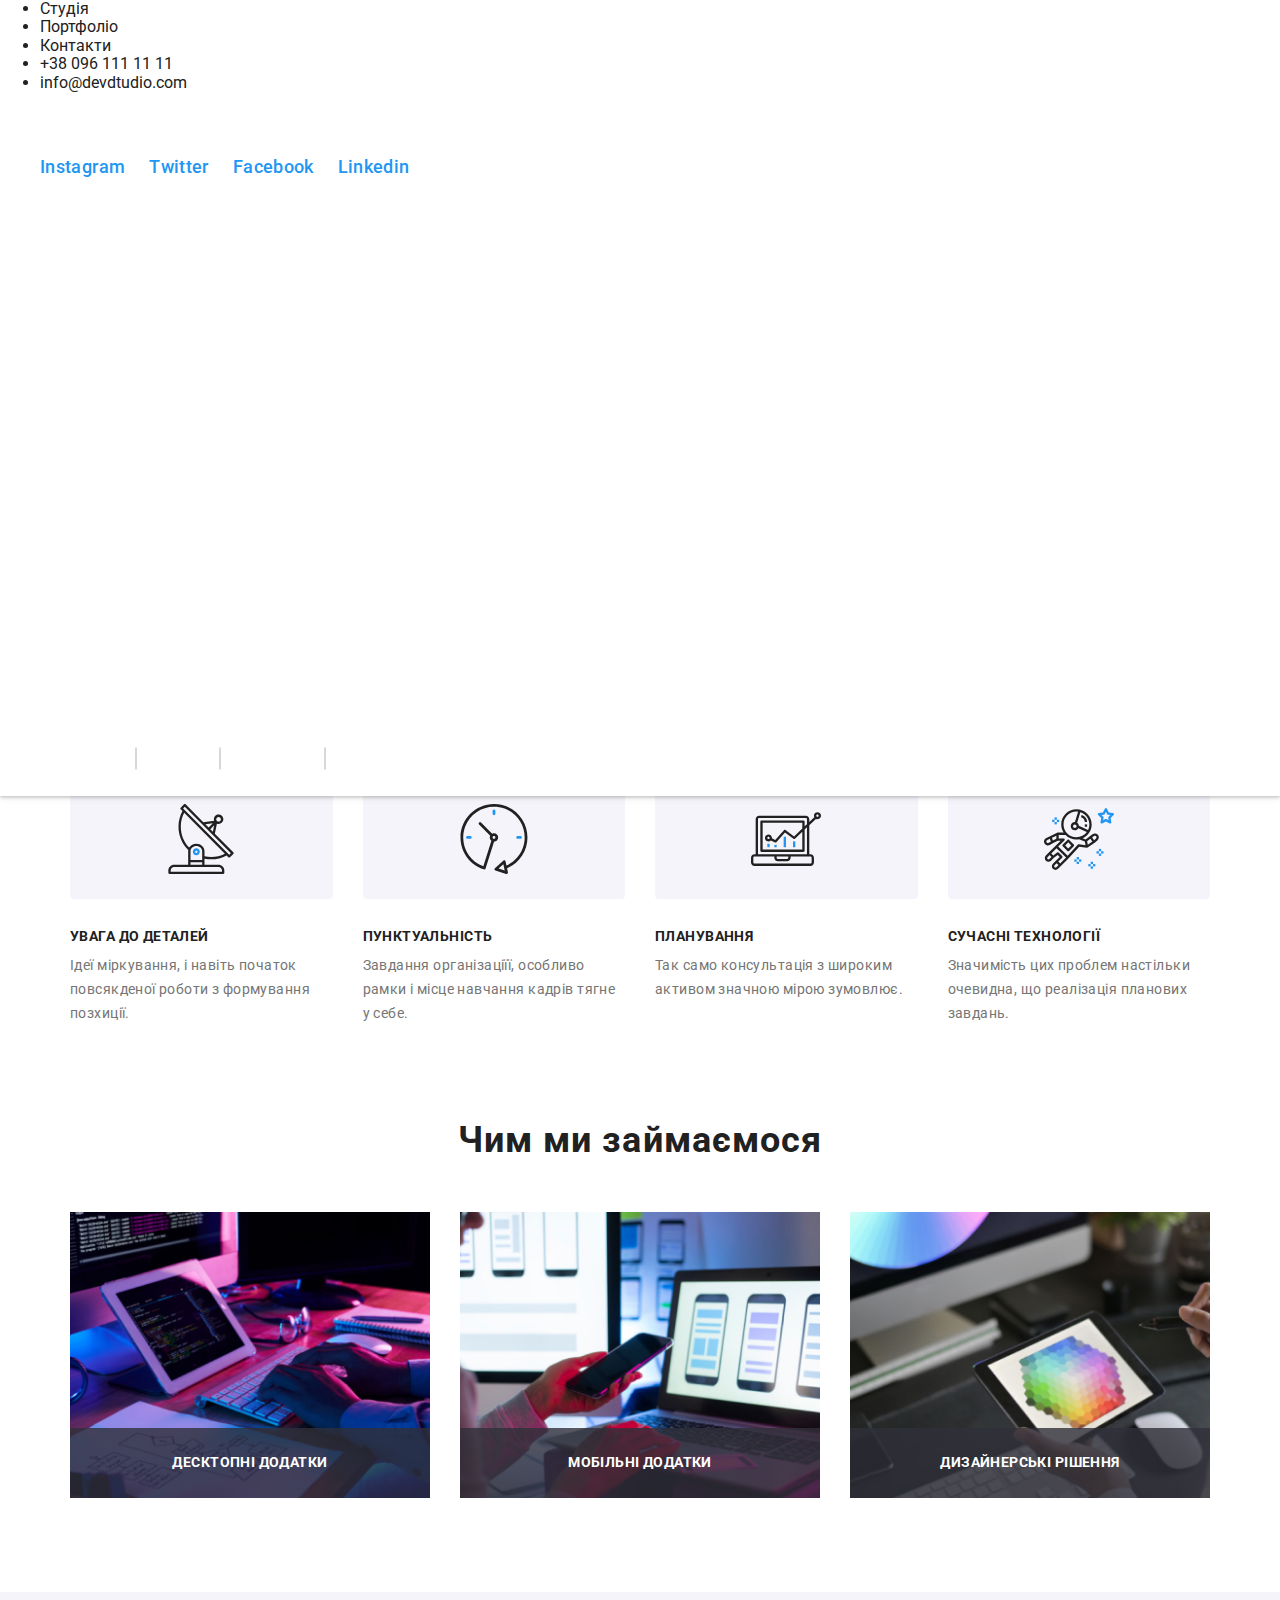
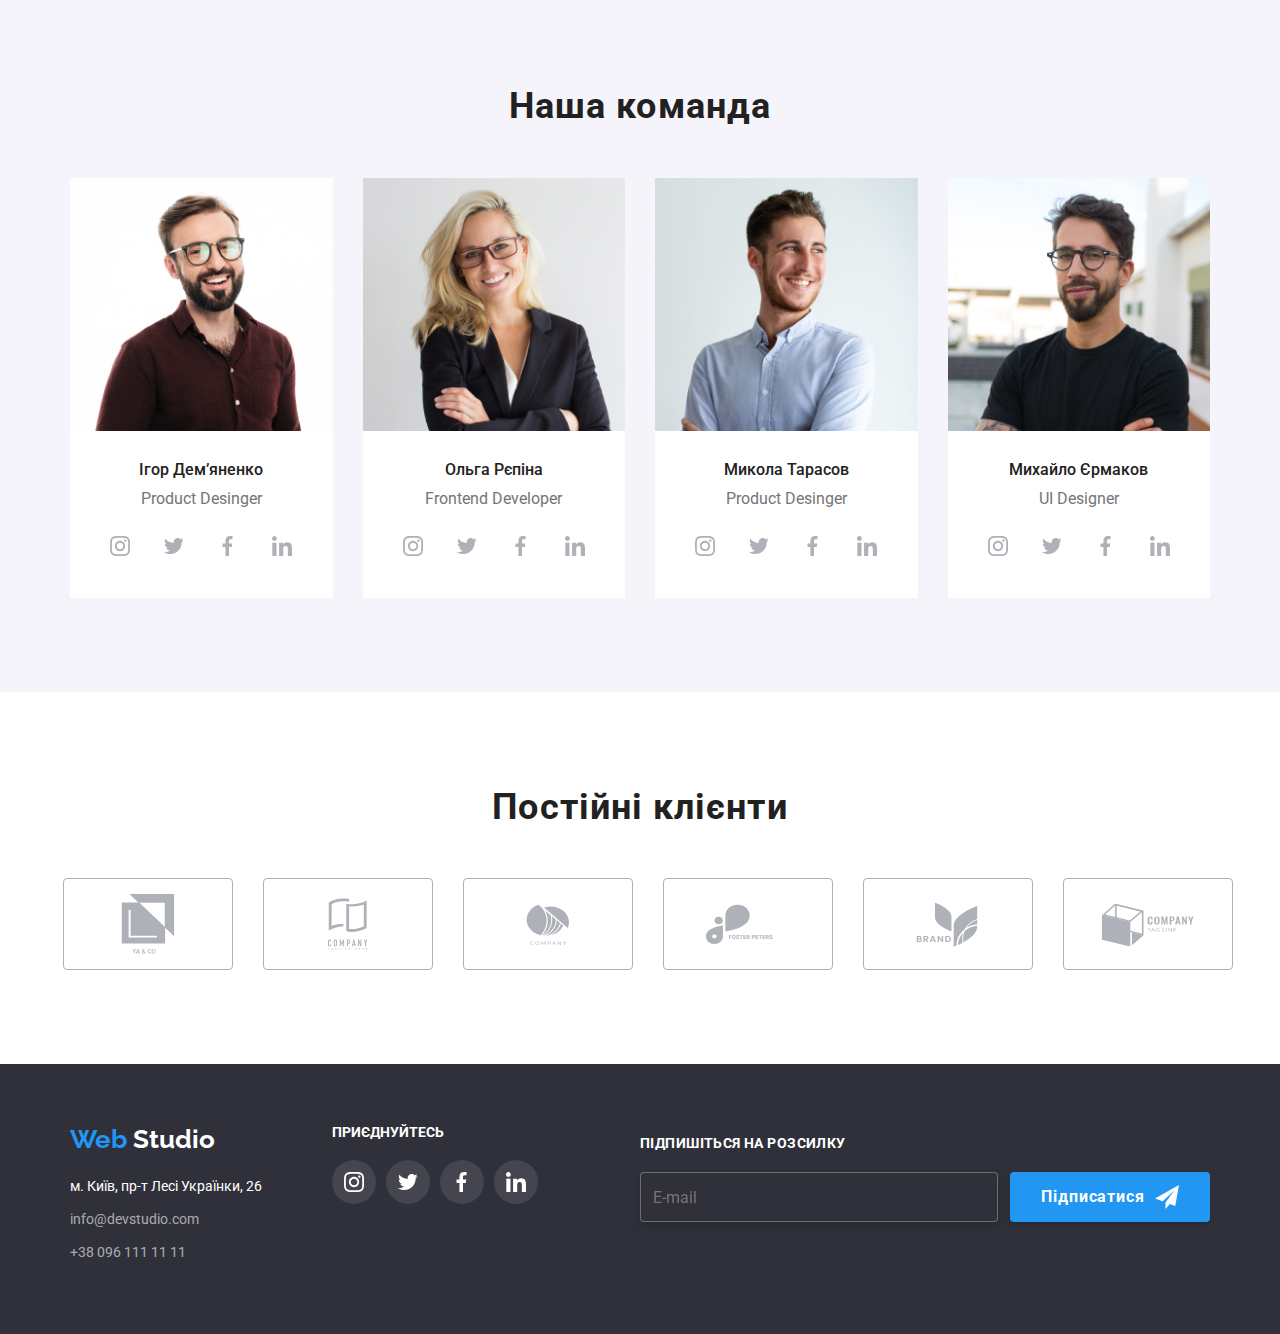
==== commit a01f81d9: "mobil first index html" ====
--- a/index.html
+++ b/index.html
@@ -17,10 +17,10 @@
     <title>Студія</title>
   </head>
   <body class="page">
-    <header class="link">
+    <header class="link" data-header>
       <div class="container lin">
         <nav class="lin">
-          <a href="./index.html" class="logo logo-hed"><span class="logo-style">Web</span>Studio</a>
+          <a href="./index.html" class="logo logo-hed" aria-label="Web Studio"><span class="logo-style">Web</span>Studio</a>
           <ul class="site-nav lin lin-link">
             <li class="studio"><a href="./index.html" class="title current">Студія</a></li>
             <li class="studio"><a href="./portfolio.html" class="title">Портфоліо</a></li>
@@ -36,7 +36,7 @@
                 info@devdtudio.com
               </a>
             </li>
-            <li class="number">
+            <li class="number mobil-num">
               <a class="grey envelope" href="tel:+380961111111">
                 <svg class="icon-mail" width="10" height="16">
                   <use href="./images/symbol-defs.svg#icon-Vector"></use>
@@ -44,6 +44,54 @@
                 +38 096 111 11 11</a>
             </li>
         </ul>
+        <button type="button" class="menu-button is-open"
+        aria-expanded="false"
+        aria-controls="menu-container"
+        data-menu-button
+        aria-label="перемикач мобільного меню">
+          <svg class="icon-hover" width="40" height="40">
+            <use class="icon-cross" href="./images/mobal-icon/skript-mobal.svg#icon-close40"></use>
+            <use class="icon-menu" href="./images/mobal-icon/skript-mobal.svg#icon-menu40"></use>
+          </svg>
+        </button>
+        <div class="menu-container is-open" id="menu-container" data-menu>
+           <div class="mob-container">
+            <ul class="momil-menu">
+              <li class="menu-nav"><a href="./index.html" class="navigation">Студія</a></li>
+              <li class="menu-nav"><a href="./portfolio.html" class="navigation">Портфоліо</a></li>
+              <li class="menu-nav"><a href="" class="navigation">Контакти</a></li>
+            </ul>
+           </div>
+             <div class="link-container">
+              <ul class="contacts">
+                <li class="click">
+                  <a class="nomer" href="tel:+380961111111">
+                    +38 096 111 11 11</a>
+                </li>
+                <li class="click">
+                  <a class="gmail" href="mailto:info@devdtudio.com">
+                    info@devdtudio.com
+                  </a>
+                </li>
+            </ul>
+             </div>
+             <div class="dodatok-container">
+              <ul class="mob-dodatok">
+                <li class="inet">
+                  <a class="dodatok" href="Instagram">Instagram</a>
+                </li>
+                <li class="inet">
+                  <a class="dodatok" href="Twitter">Twitter</a>
+                </li>
+                <li class="inet">
+                  <a class="dodatok" href="Facebook">Facebook</a>
+                </li>
+                <li class="inet">
+                  <a class="dodatok" href="Linkedin">Linkedin</a>
+                </li>
+              </ul>
+             </div>
+        </div>
       </div>
     </header>
     <main>
@@ -513,6 +561,8 @@
        </div>
     </div>
     <script src="./js/modal.js"></script>
-    <script defer src=" js/mobile-menu.js "></script>
+    <script defer src="./js/mobilemenu.js"></script>
+    <script src="./js/menu.js"></script>
+    <script src="./js/header-scroll.js"></script>
   </body>
 </html>
--- a/css/main.min.css
+++ b/css/main.min.css
@@ -1 +1 @@
-h1,h2,h3,p,ul{margin-top:0px;margin-bottom:0px;padding:0}.page{color:#212121;background-color:#fff;font-family:"Roboto",sans-serif}.container{padding-left:15px;padding-right:15px;width:1200px;margin-left:auto;margin-right:auto}@media screen and (min-width: 320px)and (max-width: 480px){.container{width:480px}}@media screen and (min-width: 481px)and (max-width: 768px){.container{width:768px}}@media screen and (min-width: 1200px){.container{width:1170px;padding-left:15px;padding-right:15px}}.hero{background-color:#2f303a;text-align:center;padding-top:200px;padding-bottom:200px;width:1600px;height:600px;margin-right:auto;margin-left:auto;background-repeat:no-repeat;background-position:center;background-size:cover;background-image:-webkit-gradient(linear, left top, right top, from(rgba(47, 48, 58, 0.4)), to(rgba(47, 48, 58, 0.4))),url(../images/hero/img_@phone1x.jpg);background-image:linear-gradient(to right, rgba(47, 48, 58, 0.4), rgba(47, 48, 58, 0.4)),url(../images/hero/img_@phone1x.jpg)}@media screen and (min-width: 320px)and (max-width: 480px){.hero{width:480px}}@media screen and (min-device-pixel-ratio: 2),(-webkit-min-device-pixel-ratio: 2),(min-resolution: 192dpi),(min-resolution: 2dppx){.hero{background-image:-webkit-gradient(linear, left top, right top, from(rgba(47, 48, 58, 0.4)), to(rgba(47, 48, 58, 0.4))),url(../images/hero/img_@phone2x.jpg);background-image:linear-gradient(to right, rgba(47, 48, 58, 0.4), rgba(47, 48, 58, 0.4)),url(../images/hero/img_@phone2x.jpg)}}@media screen and (min-width: 481px){.hero{background-image:-webkit-gradient(linear, left top, right top, from(rgba(47, 48, 58, 0.4)), to(rgba(47, 48, 58, 0.4))),url(../images/hero/img_tablet@1x.jpg);background-image:linear-gradient(to right, rgba(47, 48, 58, 0.4), rgba(47, 48, 58, 0.4)),url(../images/hero/img_tablet@1x.jpg)}}@media screen and (min-width: 481px)and (min-device-pixel-ratio: 2),screen and (min-width: 481px)and (-webkit-min-device-pixel-ratio: 2),screen and (min-width: 481px)and (min-resolution: 192dpi),screen and (min-width: 481px)and (min-resolution: 2dppx){.hero{background-image:-webkit-gradient(linear, left top, right top, from(rgba(47, 48, 58, 0.4)), to(rgba(47, 48, 58, 0.4))),url(../images/hero/img_tablet@2x.jpg);background-image:linear-gradient(to right, rgba(47, 48, 58, 0.4), rgba(47, 48, 58, 0.4)),url(../images/hero/img_tablet@2x.jpg)}}@media screen and (min-width: 769px){.hero{background-image:-webkit-gradient(linear, left top, right top, from(rgba(47, 48, 58, 0.4)), to(rgba(47, 48, 58, 0.4))),url(../images/hero/img_desktop@1x.jpg);background-image:linear-gradient(to right, rgba(47, 48, 58, 0.4), rgba(47, 48, 58, 0.4)),url(../images/hero/img_desktop@1x.jpg)}}@media screen and (min-width: 769px)and (min-device-pixel-ratio: 2),screen and (min-width: 769px)and (-webkit-min-device-pixel-ratio: 2),screen and (min-width: 769px)and (min-resolution: 192dpi),screen and (min-width: 769px)and (min-resolution: 2dppx){.hero{background-image:-webkit-gradient(linear, left top, right top, from(rgba(47, 48, 58, 0.4)), to(rgba(47, 48, 58, 0.4))),url(../images/hero/img_desktop@2x.jpg);background-image:linear-gradient(to right, rgba(47, 48, 58, 0.4), rgba(47, 48, 58, 0.4)),url(../images/hero/img_desktop@2x.jpg)}}.hero-title{color:#fff;font-weight:900;font-size:44px;line-height:1.36;text-transform:uppercase;text-align:center;letter-spacing:.06em;width:696px;margin-right:auto;margin-left:auto}@media screen and (min-width: 320px)and (max-width: 480px){.hero-title{width:360px;font-weight:900;font-size:26px;line-height:1.61;text-transform:uppercase;text-align:center;letter-spacing:.06em}}.button-hero{color:#fff;background-color:#2196f3;cursor:pointer;font-weight:700;font-size:16px;line-height:1.87;margin-top:30px;padding:10px 32px;border-radius:4px;border-style:none;letter-spacing:.06em;text-decoration:none;-webkit-box-shadow:0px 4px 4px rgba(0,0,0,.15);box-shadow:0px 4px 4px rgba(0,0,0,.15)}.button-hero:hover{background-color:#2182d1}.visually-hidden{position:absolute;white-space:nowrap;width:1px;height:1px;overflow:hidden;border:0;padding:0;clip:rect(0 0 0 0);-webkit-clip-path:inset(50%);clip-path:inset(50%);margin:-1px}.link a{color:#212121;text-decoration:none}.link{border-bottom:1px solid #ececec}.lin{display:-webkit-box;display:-ms-flexbox;display:flex;-webkit-box-align:center;-ms-flex-align:center;align-items:center}@media screen and (min-width: 320px)and (max-width: 480px){.lin{height:60px}}.logo{color:#000;font-weight:700;font-size:26px;line-height:1.19;font-family:"Raleway",sans-serif}.logo-hed{width:145px;height:31px;margin-right:93px}.logo-style{color:#2196f3}.studio{margin-right:50px}.studio:nth-child(3){margin-right:0}.number{margin-right:30px}@media screen and (min-width: 481px)and (max-width: 768px){.number{margin:0}}.icon-mail{margin-right:10px;fill:#757575}.icon-mail:hover{fill:#2196f3}.envelope{display:-webkit-box;display:-ms-flexbox;display:flex;-webkit-box-align:center;-ms-flex-align:center;align-items:center;-webkit-transition:color 250ms cubic-bezier(0.4, 0, 0.2, 1);transition:color 250ms cubic-bezier(0.4, 0, 0.2, 1)}.envelope:hover .icon-mail{fill:#2196f3}.number:nth-child(2){margin-right:0}.site-nav .title{font-weight:500;font-size:14px;line-height:1.14;letter-spacing:.02em;padding-top:32px;padding-bottom:32px;display:block;-webkit-transition:color 250ms cubic-bezier(0.4, 0, 0.2, 1);transition:color 250ms cubic-bezier(0.4, 0, 0.2, 1)}.site-nav .title:hover,.site-nav .title:focus{color:#2196f3}.title.current{color:#2196f3}.title.current::after{display:-webkit-box;display:-ms-flexbox;display:flex;-webkit-box-pack:center;-ms-flex-pack:center;justify-content:center;-webkit-box-align:center;-ms-flex-align:center;align-items:center;content:" ";position:relative;top:33px;bottom:0;width:100%;height:4px;background-color:#2196f3;border-radius:2px}.site-nav{list-style:none;padding:0;margin-left:auto}@media screen and (max-width: 480px){.site-nav{display:none}}.site-nav .grey{color:#757575;font-weight:500;font-size:14px;line-height:1.14;letter-spacing:.02em;padding-top:32px;padding-bottom:32px;display:block}@media screen and (min-width: 481px)and (max-width: 768px){.site-nav .grey{padding:0;font-weight:500;font-size:12px;line-height:1.16;letter-spacing:.02em}}.site-nav .grey:hover,.site-nav .grey:focus{color:#2196f3}.section{padding-top:94px;padding-bottom:94px}.feature-list{display:-webkit-box;display:-ms-flexbox;display:flex;list-style:none;padding:0}@media screen and (min-width: 320px)and (max-width: 480px){.feature-list{-webkit-box-orient:vertical;-webkit-box-direction:normal;-ms-flex-direction:column;flex-direction:column}}@media screen and (min-width: 481px)and (max-width: 768px){.feature-list{-ms-flex-wrap:wrap;flex-wrap:wrap}}.feature-list .text{color:#757575;font-size:14px;line-height:1.71}@media screen and (min-width: 481px)and (max-width: 768px){.feature-list .text{padding-bottom:30px}}.features{width:270px;margin-right:30px}@media screen and (min-width: 320px)and (max-width: 480px){.features{width:450px;margin-right:0}}@media screen and (min-width: 481px)and (max-width: 768px){.features{width:354px}.features:nth-child(2n){margin-right:0}}.features:nth-child(4){margin-right:0}.feature-list-title{font-weight:700;font-size:14px;line-height:1.14;letter-spacing:.03em;text-transform:uppercase;margin-bottom:10px}@media screen and (min-width: 320px)and (max-width: 480px){.feature-list-title{width:270px;margin-left:auto;margin-right:auto;display:-webkit-box;display:-ms-flexbox;display:flex;-webkit-box-pack:center;-ms-flex-pack:center;justify-content:center}}.group{display:-webkit-box;display:-ms-flexbox;display:flex;-webkit-box-align:center;-ms-flex-align:center;align-items:center;-webkit-box-pack:center;-ms-flex-pack:center;justify-content:center;height:120px;margin-bottom:30px;background-color:#f5f4fa;border-radius:4px}.section-icon{display:-webkit-box;display:-ms-flexbox;display:flex;-webkit-box-align:center;-ms-flex-align:center;align-items:center;-webkit-box-pack:center;-ms-flex-pack:center;justify-content:center}.sectiontwo{padding-bottom:94px}@media screen and (min-width: 320px)and (max-width: 480px){.sectiontwo{padding:0}}@media screen and (min-width: 481px)and (max-width: 768px){.sectiontwo{padding:0}}.section-title-two{font-weight:700;font-size:36px;line-height:1.16;text-align:center;letter-spacing:.03em;margin-bottom:50px}@media screen and (min-width: 320px)and (max-width: 480px){.section-title-two{display:none}}@media screen and (min-width: 481px)and (max-width: 768px){.section-title-two{display:none}}.section-style{display:-webkit-box;display:-ms-flexbox;display:flex;list-style:none;padding:0}@media screen and (min-width: 320px)and (max-width: 480px){.section-style{display:none}}@media screen and (min-width: 481px)and (max-width: 768px){.section-style{display:none}}img{display:block;width:100%;height:auto}.images{position:relative;margin-right:30px}.images:nth-child(3){margin-right:0}.label{display:-webkit-box;display:-ms-flexbox;display:flex;-webkit-box-pack:center;-ms-flex-pack:center;justify-content:center;-webkit-box-align:center;-ms-flex-align:center;align-items:center;position:absolute;bottom:0;width:100%;height:70px;background:rgba(47,48,58,.8)}.text-label{font-weight:700;font-size:14px;line-height:1.14;letter-spacing:.03em;text-transform:uppercase;color:#fff}.section-tim{background-color:#f5f4fa}.section-title-tim{font-weight:700;font-size:36px;line-height:1.16;text-align:center;letter-spacing:.03em;margin-bottom:50px}.post{display:-webkit-box;display:-ms-flexbox;display:flex;list-style:none;padding:0}@media screen and (min-width: 320px)and (max-width: 480px){.post{-webkit-box-orient:vertical;-webkit-box-direction:normal;-ms-flex-direction:column;flex-direction:column}}@media screen and (min-width: 481px)and (max-width: 768px){.post{-ms-flex-wrap:wrap;flex-wrap:wrap}}.post-title{color:#212121;font-weight:500;font-size:16px;line-height:1.18;text-align:center;margin-bottom:10px}.comander{width:270px;margin-right:30px;background-color:#fff}@media screen and (min-width: 320px)and (max-width: 480px){.comander{width:450px;height:622px;margin-bottom:30px;margin-right:0;-webkit-box-shadow:0px 1px 3px rgba(0,0,0,.12),0px 1px 1px rgba(0,0,0,.14),0px 2px 1px rgba(0,0,0,.2);box-shadow:0px 1px 3px rgba(0,0,0,.12),0px 1px 1px rgba(0,0,0,.14),0px 2px 1px rgba(0,0,0,.2);border-radius:0px 0px 4px 4px}}@media screen and (min-width: 481px)and (max-width: 768px){.comander{width:354px;margin-bottom:30px}.comander:nth-child(2n){margin-right:0}}.comander:nth-child(4){margin-right:0}@media screen and (min-width: 320px)and (max-width: 480px){.comander:nth-child(4):nth-child(4){margin-bottom:0}}.comand{padding-top:30px;padding-bottom:30px}.text-title{color:#757575;font-size:16px;line-height:19px;text-align:center}.social-icons{display:-webkit-box;display:-ms-flexbox;display:flex;-webkit-box-pack:center;-ms-flex-pack:center;justify-content:center;padding:0;margin-top:16px}.social-item{width:44px;height:44px;margin-right:10px;list-style:none}.social-link{width:100%;height:100%;display:inline-block;display:-webkit-box;display:-ms-flexbox;display:flex;-webkit-box-align:center;-ms-flex-align:center;align-items:center;-webkit-box-pack:center;-ms-flex-pack:center;justify-content:center;color:#afb1b8;border-radius:50%;border-bottom:none;fill:currentColor;-webkit-transition:color 250ms cubic-bezier(0.4, 0, 0.2, 1),background-color 250ms cubic-bezier(0.4, 0, 0.2, 1);transition:color 250ms cubic-bezier(0.4, 0, 0.2, 1),background-color 250ms cubic-bezier(0.4, 0, 0.2, 1)}.social-link:hover{background-color:#fff}.social-link:hover .social-icon{color:#fff}.social-icon{color:#afb1b8}.social-item:nth-child(4){margin-right:0}.section-klient{padding-top:94px;padding-bottom:94px}@media screen and (min-width: 320px)and (max-width: 480px){.section-klient{padding-top:60px;padding-bottom:60px}}@media screen and (min-width: 481px)and (max-width: 768px){.section-klient{padding-top:60px;padding-bottom:60px}}.klients{font-weight:700;font-size:36px;line-height:42px;text-align:center;letter-spacing:.03em}.klient{display:-webkit-box;display:-ms-flexbox;display:flex;-webkit-box-align:center;-ms-flex-align:center;align-items:center;margin-top:50px;padding-left:0}@media screen and (min-width: 320px)and (max-width: 480px){.klient{display:-webkit-box;display:-ms-flexbox;display:flex;-ms-flex-wrap:wrap;flex-wrap:wrap;margin-top:30px}}@media screen and (min-width: 481px)and (max-width: 768px){.klient{-ms-flex-wrap:wrap;flex-wrap:wrap;margin-top:15px}}@media screen and (min-width: 769px)and (max-width: 1200px){.klient{margin-left:15px}}.rectangle{list-style:none;width:170px;height:92px;margin-right:30px;-webkit-transition:color 250ms cubic-bezier(0.4, 0, 0.2, 1);transition:color 250ms cubic-bezier(0.4, 0, 0.2, 1)}@media screen and (min-width: 320px)and (max-width: 480px){.rectangle{width:210px;margin:15px}}@media screen and (min-width: 481px)and (max-width: 768px){.rectangle{width:226px;margin:15px}}.rectangle:nth-child(6){margin-right:0}@media screen and (min-width: 320px)and (max-width: 480px){.rectangle:nth-child(6):nth-child(6){margin-right:15px}}.icon-klient{width:100%;height:100%;display:-webkit-box;display:-ms-flexbox;display:flex;-webkit-box-pack:center;-ms-flex-pack:center;justify-content:center;-webkit-box-align:center;-ms-flex-align:center;align-items:center;list-style:none;margin-right:30px;color:#afb1b8;border:1px solid #afb1b8;border-radius:4px;-webkit-transition:color 250ms cubic-bezier(0.4, 0, 0.2, 1);transition:color 250ms cubic-bezier(0.4, 0, 0.2, 1)}.icon-klient:hover{color:#2196f3;border:1px solid #2196f3;-webkit-transition:color 250ms cubic-bezier(0.4, 0, 0.2, 1);transition:color 250ms cubic-bezier(0.4, 0, 0.2, 1)}.icon-class{fill:currentColor}@media screen and (min-width: 320px)and (max-width: 480px){.content-box{margin-left:124px;margin-right:auto;margin-bottom:60px}}@media screen and (min-width: 320px)and (max-width: 480px)and (min-width: 481px)and (max-width: 768px){.content-box{margin-right:165px}}.success{background-color:#2f303a;padding-top:60px;padding-bottom:60px}.conter{display:-webkit-box;display:-ms-flexbox;display:flex;-webkit-box-align:center;-ms-flex-align:center;align-items:center;-webkit-box-align:baseline;-ms-flex-align:baseline;align-items:baseline}@media screen and (min-width: 320px)and (max-width: 480px){.conter{-ms-flex-wrap:wrap;flex-wrap:wrap}}@media screen and (min-width: 481px)and (max-width: 768px){.conter{-ms-flex-wrap:wrap;flex-wrap:wrap}}@media screen and (min-width: 769px)and (max-width: 1200px){.conter{display:-webkit-box;display:-ms-flexbox;display:flex;-webkit-box-pack:center;-ms-flex-pack:center;justify-content:center}}.logo-item{color:#fff}.success a{text-decoration:none}.foot-top{margin-top:20px}.site-nav-foot{list-style:none;font-style:normal}.site-nav-foot .item{color:#fff;font-weight:400;font-size:14px;line-height:1.71;-webkit-transition:color 250ms cubic-bezier(0.4, 0, 0.2, 1);transition:color 250ms cubic-bezier(0.4, 0, 0.2, 1)}.site-nav-foot .style{color:rgba(255,255,255,.6);font-weight:400;font-size:14px;line-height:1.71;-webkit-transition:color 250ms cubic-bezier(0.4, 0, 0.2, 1);transition:color 250ms cubic-bezier(0.4, 0, 0.2, 1)}.site-nav-foot .item:hover,.site-nav-foot .item:focus{color:#2196f3;-webkit-transition:color 250ms cubic-bezier(0.4, 0, 0.2, 1);transition:color 250ms cubic-bezier(0.4, 0, 0.2, 1)}.site-nav-foot .style:hover,.site-nav-foot .style:focus{color:#2196f3;-webkit-transition:color 250ms cubic-bezier(0.4, 0, 0.2, 1);transition:color 250ms cubic-bezier(0.4, 0, 0.2, 1)}.foot-botton{margin-bottom:9px}@media screen and (min-width: 320px)and (max-width: 480px){.foot-botton{text-align:center}}.foot{margin-top:60px;margin-bottom:60px}@media screen and (min-width: 320px)and (max-width: 480px){.logo-foot{text-align:center}}@media screen and (min-width: 481px)and (max-width: 768px){.social-box{width:100%;display:-webkit-box;display:-ms-flexbox;display:flex;-ms-flex-wrap:nowrap;flex-wrap:nowrap;text-align:center;margin-left:76px}}.social .social-icons{padding-left:0}.back{border-radius:50%;background:rgba(255,255,255,.1)}.back .fill-icon{fill:#fff}.subscription{margin-left:auto}@media screen and (min-width: 481px)and (max-width: 768px){.subscription{margin-left:auto;margin-right:auto}}.forms{display:-webkit-box;display:-ms-flexbox;display:flex}@media screen and (min-width: 320px)and (max-width: 480px){.forms{-ms-flex-wrap:wrap;flex-wrap:wrap;margin-right:auto;margin-left:auto}}@media screen and (min-width: 481px)and (max-width: 768px){.forms{-ms-flex-wrap:wrap;flex-wrap:wrap;margin-right:auto;margin-left:auto}}.sing{font-weight:700;font-size:14px;line-height:1.14;letter-spacing:.03em;text-transform:uppercase;color:#fff;margin-bottom:20px}@media screen and (min-width: 320px)and (max-width: 480px){.sing{margin-top:60px;text-align:center}}@media screen and (min-width: 481px)and (max-width: 768px){.sing{text-align:center;margin-top:60px}}.mail{width:358px;height:50px;padding-left:12px;border:1px solid rgba(255,255,255,.3);-webkit-filter:drop-shadow(0px 4px 4px rgba(0, 0, 0, 0.15));filter:drop-shadow(0px 4px 4px rgba(0, 0, 0, 0.15));border-radius:4px;background-color:#2f303a;color:#fff}@media screen and (min-width: 320px)and (max-width: 480px){.mail{max-width:450px;width:100%}}@media screen and (min-width: 481px)and (max-width: 768px){.mail{max-width:450px;width:100%}}.button-mail{display:-webkit-box;display:-ms-flexbox;display:flex;width:200px;height:50px;-webkit-box-pack:center;-ms-flex-pack:center;justify-content:center;-webkit-box-align:center;-ms-flex-align:center;align-items:center;letter-spacing:.06em;font-weight:700;font-size:16px;line-height:1.87;padding:10px 28px;cursor:pointer;background:#2196f3;color:#fff;-webkit-box-shadow:0px 4px 4px rgba(0,0,0,.15);box-shadow:0px 4px 4px rgba(0,0,0,.15);border-radius:4px;margin-left:12px;border:none}@media screen and (min-width: 320px)and (max-width: 480px){.button-mail{margin-top:20px;margin-left:140px}}@media screen and (min-width: 481px)and (max-width: 768px){.button-mail{margin-top:20px;margin-left:auto;margin-right:auto}}.icon-send{margin-left:10px}.modal{width:528px;position:absolute;top:50%;left:50%;-webkit-transform:translate(-50%, -50%) scale(1);transform:translate(-50%, -50%) scale(1);-webkit-transition:-webkit-transform 250ms cubic-bezier(0.4, 0, 0.2, 1);transition:-webkit-transform 250ms cubic-bezier(0.4, 0, 0.2, 1);transition:transform 250ms cubic-bezier(0.4, 0, 0.2, 1);transition:transform 250ms cubic-bezier(0.4, 0, 0.2, 1), -webkit-transform 250ms cubic-bezier(0.4, 0, 0.2, 1);background-color:#fff;-webkit-box-shadow:0px 1px 3px rgba(0,0,0,.12),0px 1px 1px rgba(0,0,0,.14),0px 2px 1px rgba(0,0,0,.2);box-shadow:0px 1px 3px rgba(0,0,0,.12),0px 1px 1px rgba(0,0,0,.14),0px 2px 1px rgba(0,0,0,.2);border-radius:4px;padding:40px}.modal .close-sing{position:absolute;display:-webkit-box;display:-ms-flexbox;display:flex;-webkit-box-pack:center;-ms-flex-pack:center;justify-content:center;-webkit-box-align:center;-ms-flex-align:center;align-items:center;cursor:pointer;top:8px;right:8px;width:30px;height:30px;background-color:#fff;border:1px solid rgba(0,0,0,.1);border-radius:50%}.modal-backgrop{width:100%;height:100%;position:fixed;top:0;bottom:0;left:0;right:0;background-color:rgba(0,0,0,.5);-webkit-transition:color 250ms cubic-bezier(0.4, 0, 0.2, 1);transition:color 250ms cubic-bezier(0.4, 0, 0.2, 1)}.modal-backgrop .is-hidden .modal{-webkit-transform:rotate(-180deg);transform:rotate(-180deg)}.close{width:100%;height:100%;display:inline-block;display:-webkit-box;display:-ms-flexbox;display:flex;-webkit-box-align:center;-ms-flex-align:center;align-items:center;-webkit-box-pack:center;-ms-flex-pack:center;justify-content:center;color:#000;-webkit-transition:fill 250ms cubic-bezier(0.4, 0, 0.2, 1);transition:fill 250ms cubic-bezier(0.4, 0, 0.2, 1)}.close:hover{fill:#2196f3}.is-hidden{visibility:hidden;opacity:0;pointer-events:none}.description{margin-bottom:12px;font-weight:700;font-size:20px;line-height:1.15;text-align:center;letter-spacing:.03em;color:#212121}.name,.phone,.form-email,.comment{display:-webkit-box;display:-ms-flexbox;display:flex;-webkit-box-orient:vertical;-webkit-box-direction:normal;-ms-flex-direction:column;flex-direction:column;-webkit-box-pack:start;-ms-flex-pack:start;justify-content:flex-start;-webkit-box-align:start;-ms-flex-align:start;align-items:flex-start}.form-label{font-weight:400;font-size:12px;line-height:1.16;letter-spacing:.01em;color:#757575;margin-bottom:4px}.form-input{width:100%;height:40px;margin:0;outline:0;font:inherit;border-radius:4px;border:1px solid rgba(33,33,33,.2);padding:11px 30px;-webkit-transition:border-color 250ms cubic-bezier(0.4, 0, 0.2, 1);transition:border-color 250ms cubic-bezier(0.4, 0, 0.2, 1)}.nameitemform{position:absolute;fill:#212121;-webkit-transform:translateX -60%;transform:translateX -60%;bottom:17%;right:94%;-webkit-transition:fill 250ms cubic-bezier(0.4, 0, 0.2, 1);transition:fill 250ms cubic-bezier(0.4, 0, 0.2, 1)}.name,.phone,.form-email{position:relative}.phone,.form-email,.comment{margin-top:10px}.comment{width:100%;margin-bottom:20px}.form-input:hover,.form-input:focus{border-color:#2196f3}.form-input-agree:hover,.form-input-agree:focus{border-color:#2196f3}.form-input:hover+.nameitemform,.form-input:focus+.nameitemform{fill:#2196f3}.form-input-agree{padding:12px 16px;width:100%;height:120px;margin:0;border-radius:4px;outline:0;border:1px solid rgba(33,33,33,.2);resize:none;-webkit-transition:border-color 250ms cubic-bezier(0.4, 0, 0.2, 1);transition:border-color 250ms cubic-bezier(0.4, 0, 0.2, 1)}form>.agreetext{margin-bottom:30px}.agree-label{display:-webkit-box;display:-ms-flexbox;display:flex;-webkit-box-pack:center;-ms-flex-pack:center;justify-content:center;-webkit-box-align:center;-ms-flex-align:center;align-items:center;cursor:pointer}.checkitem{display:-webkit-box;display:-ms-flexbox;display:flex;-webkit-box-align:center;-ms-flex-align:center;align-items:center;-webkit-box-pack:center;-ms-flex-pack:center;justify-content:center;width:16px;height:15px;margin-right:9px;border:2px solid #212121;border-radius:4px}.icon-modal-form{fill:rgba(0,0,0,0);fill:#fff}.agreetext .agreelink{color:#2196f3;text-decoration:underline}.checkbox{position:absolute;white-space:nowrap;width:1px;height:1px;overflow:hidden;border:0;padding:0;clip:rect(0 0 0 0);-webkit-clip-path:inset(50%);clip-path:inset(50%);margin:-1px}.checkbox:checked+.checkitem{background-color:#2196f3;border:none}.agreetext .input:checked+.agree-label .icon-modal-form{fill:#fff}form>.agree{display:block;font-size:16px;font-weight:700;line-height:1.88em;letter-spacing:.06em;cursor:pointer;border-radius:4px;border:none;margin:0 auto;color:#fff;background-color:#2196f3;padding:10px 52px;-webkit-transition:background-color 250ms cubic-bezier(0.4, 0, 0.2, 1);transition:background-color 250ms cubic-bezier(0.4, 0, 0.2, 1)}.agree:hover{background-color:#2182d1}.section-ul{list-style:none;display:-webkit-box;display:-ms-flexbox;display:flex;-ms-flex-wrap:wrap;flex-wrap:wrap}.retreat{margin-bottom:30px;width:370px;margin-right:30px}.decoration{display:block;position:relative;text-decoration:none}.decoration:hover{-webkit-box-shadow:0px 1px 1px rgba(0,0,0,.12),0px 4px 4px rgba(0,0,0,.06),1px 4px 6px rgba(0,0,0,.16);box-shadow:0px 1px 1px rgba(0,0,0,.12),0px 4px 4px rgba(0,0,0,.06),1px 4px 6px rgba(0,0,0,.16)}.retreat:nth-child(3n){margin-right:0}.retreat:nth-last-child(-n+3){margin-bottom:0}.card{position:relative;overflow:hidden}.text-card{position:absolute;top:0;left:0;padding:63px 24px 63px 24px;width:100%;height:100%;background:rgba(33,150,243,.9);font-size:18px;line-height:1.56;color:#fff;-webkit-transform:translateY(101%);transform:translateY(101%);-webkit-transition:opacity 250ms cubic-bezier(0.4, 0, 0.2, 1),-webkit-transform 250ms cubic-bezier(0.4, 0, 0.2, 1);transition:opacity 250ms cubic-bezier(0.4, 0, 0.2, 1),-webkit-transform 250ms cubic-bezier(0.4, 0, 0.2, 1);transition:transform 250ms cubic-bezier(0.4, 0, 0.2, 1),opacity 250ms cubic-bezier(0.4, 0, 0.2, 1);transition:transform 250ms cubic-bezier(0.4, 0, 0.2, 1),opacity 250ms cubic-bezier(0.4, 0, 0.2, 1),-webkit-transform 250ms cubic-bezier(0.4, 0, 0.2, 1)}.decoration:hover .text-card{-webkit-transform:translateY(0%);transform:translateY(0%);opacity:1}.text{color:#757575;font-weight:400;font-size:16px;line-height:1.87;letter-spacing:.03em}.section-title{color:#212121;font-weight:700;font-size:18px;line-height:2;letter-spacing:.06em;margin-bottom:4px}.project{padding:20px 24px;border-left:1px solid #eee;border-bottom:1px solid #eee;border-right:1px solid #eee}.social{display:block;width:206px;height:80px;margin-left:70px}@media screen and (min-width: 320px)and (max-width: 480px){.social{margin-left:121px;margin-right:auto;text-align:center}}@media screen and (min-width: 481px)and (max-width: 768px){.social{margin-left:165px}}.social .social-icons{padding-left:0}.social .socials{color:#fff;font-weight:700;font-size:14px;line-height:16px;text-transform:uppercase;margin-bottom:20px}@media screen and (min-width: 320px)and (max-width: 480px){.social .socials{text-align:center}}.social .post-foot .social-icons{display:-webkit-box;display:-ms-flexbox;display:flex;margin-top:16px}.social .social-item{width:44px;height:44px;margin-right:10px;list-style:none}.social .social-link{width:100%;height:100%;display:inline-block;display:-webkit-box;display:-ms-flexbox;display:flex;-webkit-box-align:center;-ms-flex-align:center;align-items:center;-webkit-box-pack:center;-ms-flex-pack:center;justify-content:center;border-radius:50%;border-bottom:none;-webkit-transition:color 250ms cubic-bezier(0.4, 0, 0.2, 1),background-color 250ms cubic-bezier(0.4, 0, 0.2, 1);transition:color 250ms cubic-bezier(0.4, 0, 0.2, 1),background-color 250ms cubic-bezier(0.4, 0, 0.2, 1)}.social .social-link:hover{background-color:#2196f3}.social .social-icon{fill:#afb1b8}.social .social-link:hover .social-icon{fill:#fff}.social .social-item:nth-child(4){margin-right:0}.social .back{border-radius:50%;background:rgba(255,255,255,.1)}.social .back .fill-icon{fill:#fff}.section{padding-top:94px;padding-bottom:94px}@media screen and (min-width: 320px)and (max-width: 480px){.section{padding-top:60px;padding-bottom:60px}}@media screen and (min-width: 481px)and (max-width: 768px){.section{padding-top:60px;padding-bottom:30px}}.button{font-weight:500;font-size:16px;line-height:1.62;text-align:center;letter-spacing:.03em;border-radius:4px;border-style:none;font-family:inherit;cursor:pointer;padding:6px 22px;background-color:#f5f4fa;color:#212121;border-radius:4px;-webkit-transition:color 250ms cubic-bezier(0.4, 0, 0.2, 1),background-color 250ms cubic-bezier(0.4, 0, 0.2, 1),-webkit-box-shadow 250ms cubic-bezier(0.4, 0, 0.2, 1);transition:color 250ms cubic-bezier(0.4, 0, 0.2, 1),background-color 250ms cubic-bezier(0.4, 0, 0.2, 1),-webkit-box-shadow 250ms cubic-bezier(0.4, 0, 0.2, 1);transition:color 250ms cubic-bezier(0.4, 0, 0.2, 1),background-color 250ms cubic-bezier(0.4, 0, 0.2, 1),box-shadow 250ms cubic-bezier(0.4, 0, 0.2, 1);transition:color 250ms cubic-bezier(0.4, 0, 0.2, 1),background-color 250ms cubic-bezier(0.4, 0, 0.2, 1),box-shadow 250ms cubic-bezier(0.4, 0, 0.2, 1),-webkit-box-shadow 250ms cubic-bezier(0.4, 0, 0.2, 1)}.button-list{list-style:none;display:-webkit-box;display:-ms-flexbox;display:flex;-webkit-box-orient:horizontal;-webkit-box-direction:normal;-ms-flex-direction:row;flex-direction:row;-webkit-box-pack:center;-ms-flex-pack:center;justify-content:center;margin-bottom:50px}.button-item{margin-right:8px}.button-item:nth-child(5){margin-right:0}.button:hover,.button:focus{color:#fff;background-color:#2196f3;-webkit-box-shadow:0px 3px 1px rgba(0,0,0,.1),0px 1px 2px rgba(0,0,0,.08),0px 2px 2px rgba(0,0,0,.12);box-shadow:0px 3px 1px rgba(0,0,0,.1),0px 1px 2px rgba(0,0,0,.08),0px 2px 2px rgba(0,0,0,.12)}/*# sourceMappingURL=main.min.css.map */+h1,h2,h3,p,ul{margin-top:0px;margin-bottom:0px;padding:0}.page{color:#212121;background-color:#fff;font-family:"Roboto",sans-serif}.container{padding-left:15px;padding-right:15px;width:1200px;margin-left:auto;margin-right:auto}@media screen and (min-width: 320px)and (max-width: 480px){.container{width:100%}}@media screen and (min-width: 768px){.container{width:768px}}@media screen and (min-width: 1200px){.container{width:1170px;padding-left:15px;padding-right:15px}}.hero{background-color:#2f303a;text-align:center;padding-top:200px;padding-bottom:200px;max-width:1600px;height:auto;max-width:100vw;background-image:-webkit-gradient(linear, left top, right top, from(rgba(47, 48, 58, 0.4)), to(rgba(47, 48, 58, 0.4))),url(../images/hero/img_@phone1x.jpg);background-image:linear-gradient(to right, rgba(47, 48, 58, 0.4), rgba(47, 48, 58, 0.4)),url(../images/hero/img_@phone1x.jpg);margin-right:auto;margin-left:auto;background-repeat:no-repeat;background-position:center;background-size:cover}@media screen and (min-device-pixel-ratio: 2),(-webkit-min-device-pixel-ratio: 2),(min-resolution: 192dpi),(min-resolution: 2dppx){.hero{background-image:-webkit-gradient(linear, left top, right top, from(rgba(47, 48, 58, 0.4)), to(rgba(47, 48, 58, 0.4))),url(../images/hero/img_@phone2x.jpg);background-image:linear-gradient(to right, rgba(47, 48, 58, 0.4), rgba(47, 48, 58, 0.4)),url(../images/hero/img_@phone2x.jpg)}}@media screen and (min-width: 767px){.hero{padding-top:200px;padding-bottom:200px;background-image:-webkit-gradient(linear, left top, right top, from(rgba(47, 48, 58, 0.4)), to(rgba(47, 48, 58, 0.4))),url(../images/hero/img_tablet@1x.jpg);background-image:linear-gradient(to right, rgba(47, 48, 58, 0.4), rgba(47, 48, 58, 0.4)),url(../images/hero/img_tablet@1x.jpg)}}@media screen and (min-width: 767px)and (min-device-pixel-ratio: 2),screen and (min-width: 767px)and (-webkit-min-device-pixel-ratio: 2),screen and (min-width: 767px)and (min-resolution: 192dpi),screen and (min-width: 767px)and (min-resolution: 2dppx){.hero{background-image:-webkit-gradient(linear, left top, right top, from(rgba(47, 48, 58, 0.4)), to(rgba(47, 48, 58, 0.4))),url(../images/hero/img_tablet@2x.jpg);background-image:linear-gradient(to right, rgba(47, 48, 58, 0.4), rgba(47, 48, 58, 0.4)),url(../images/hero/img_tablet@2x.jpg)}}@media screen and (min-width: 1199px){.hero{padding-top:200px;padding-bottom:200px;min-width:1600px;background-image:-webkit-gradient(linear, left top, right top, from(rgba(47, 48, 58, 0.4)), to(rgba(47, 48, 58, 0.4))),url(../images/hero/img_desktop@1x.jpg);background-image:linear-gradient(to right, rgba(47, 48, 58, 0.4), rgba(47, 48, 58, 0.4)),url(../images/hero/img_desktop@1x.jpg)}}@media screen and (min-width: 1199px)and (min-device-pixel-ratio: 2),screen and (min-width: 1199px)and (-webkit-min-device-pixel-ratio: 2),screen and (min-width: 1199px)and (min-resolution: 192dpi),screen and (min-width: 1199px)and (min-resolution: 2dppx){.hero{background-image:-webkit-gradient(linear, left top, right top, from(rgba(47, 48, 58, 0.4)), to(rgba(47, 48, 58, 0.4))),url(../images/hero/img_desktop@2x.jpg);background-image:linear-gradient(to right, rgba(47, 48, 58, 0.4), rgba(47, 48, 58, 0.4)),url(../images/hero/img_desktop@2x.jpg)}}.hero-title{color:#fff;font-weight:900;font-size:44px;line-height:1.36;text-transform:uppercase;text-align:center;letter-spacing:.06em;width:696px;margin-right:auto;margin-left:auto}@media screen and (min-width: 320px)and (max-width: 480px){.hero-title{width:360px;font-weight:900;font-size:26px;line-height:1.61;text-transform:uppercase;text-align:center;letter-spacing:.06em}}.button-hero{color:#fff;background-color:#2196f3;cursor:pointer;font-weight:700;font-size:16px;line-height:1.87;margin-top:30px;padding:10px 32px;border-radius:4px;border-style:none;letter-spacing:.06em;text-decoration:none;-webkit-box-shadow:0px 4px 4px rgba(0,0,0,.15);box-shadow:0px 4px 4px rgba(0,0,0,.15)}@media screen and (min-width: 320px)and (max-width: 480px){.button-hero:hover{background-color:#2182d1}}.button-hero:hover{background-color:#2182d1}.visually-hidden{position:absolute;white-space:nowrap;width:1px;height:1px;overflow:hidden;border:0;padding:0;clip:rect(0 0 0 0);-webkit-clip-path:inset(50%);clip-path:inset(50%);margin:-1px}.menu-button{display:-webkit-inline-box;display:-ms-inline-flexbox;display:inline-flex;margin:0;padding:0;border:none;background-color:rgba(0,0,0,0);z-index:100}@media screen and (max-width: 767px){.menu-button{margin-left:auto}}@media screen and (min-width: 768px){.menu-button{display:none}}.menu-button .icon-cross{display:none}.menu-button.is-open .icon-cross{display:block}.menu-button.is-open .icon-menu{display:none}.menu-container{display:none;position:absolute;top:0;left:0;width:100%;height:796px;background-color:#fff;-webkit-box-shadow:0px 4px 8px rgba(0,0,0,.04),0px 2px 4px rgba(0,0,0,.08),0px 1px 3px rgba(0,0,0,.16);box-shadow:0px 4px 8px rgba(0,0,0,.04),0px 2px 4px rgba(0,0,0,.08),0px 1px 3px rgba(0,0,0,.16);padding-left:40px;z-index:99}.menu-container.is-open{display:block}.icon-hover:hover{fill:#2196f3}@media screen and (min-width: 320px)and (max-width: 480px){.menu-nav{list-style:none;padding-bottom:35px}.menu-nav .navigation:hover{color:#2196f3}.mob-container{padding-bottom:258px;padding-top:48px}.navigation{font-family:"Roboto";font-weight:500;font-size:40px;line-height:1.18;text-align:center;letter-spacing:.02em;list-style:none}.contacts{-webkit-box-align:center;-ms-flex-align:center;align-items:center}.click{list-style:none;padding-bottom:32px}.click .nomer{font-family:"Roboto";font-weight:500;font-size:34px;line-height:1.17;letter-spacing:.02em;color:#2196f3}.click .gmail{font-family:"Roboto";font-weight:500;font-size:24px;line-height:1.16;letter-spacing:.02em;color:#757575}}.dodatok-container{padding-top:64px}.inet{display:inline-block;list-style:none;margin-right:20px}.inet:not(:last-child)::after{padding-right:20px;content:"";position:absolute;bottom:37px;width:22px;height:1px;background-color:#afb1b8;-webkit-transform:rotate(90deg);transform:rotate(90deg)}.inet .dodatok{font-family:"Roboto";font-weight:500;font-size:18px;line-height:1.22;letter-spacing:.02em;color:#2196f3}.link a{color:#212121;text-decoration:none}.link{border-bottom:1px solid #ececec}@media screen and (min-width: 320px)and (max-width: 480px){.link{position:relative}}.lin{display:-webkit-box;display:-ms-flexbox;display:flex;-webkit-box-align:center;-ms-flex-align:center;align-items:center}@media screen and (min-width: 320px)and (max-width: 480px){.lin{height:60px}}@media screen and (min-width: 481px)and (max-width: 768px){.lin-rel{display:-webkit-box;display:-ms-flexbox;display:flex;-webkit-box-orient:vertical;-webkit-box-direction:normal;-ms-flex-direction:column;flex-direction:column}}.logo{color:#000;font-weight:700;font-size:26px;line-height:1.19;font-family:"Raleway",sans-serif}.logo-hed{width:145px;height:31px;margin-right:93px}.logo-style{color:#2196f3}.studio{margin-right:50px}.studio:nth-child(3){margin-right:0}.number{margin-right:30px}@media screen and (min-width: 481px)and (max-width: 768px){.number{margin:0}}.icon-mail{margin-right:10px;fill:#757575}.icon-mail:hover{fill:#2196f3}.envelope{display:-webkit-box;display:-ms-flexbox;display:flex;-webkit-box-align:center;-ms-flex-align:center;align-items:center;-webkit-transition:color 250ms cubic-bezier(0.4, 0, 0.2, 1);transition:color 250ms cubic-bezier(0.4, 0, 0.2, 1)}.envelope:hover .icon-mail{fill:#2196f3}.number:nth-child(2){margin-right:0}.site-nav .title{font-weight:500;font-size:14px;line-height:1.14;letter-spacing:.02em;padding-top:32px;padding-bottom:32px;display:block;-webkit-transition:color 250ms cubic-bezier(0.4, 0, 0.2, 1);transition:color 250ms cubic-bezier(0.4, 0, 0.2, 1)}.site-nav .title:hover,.site-nav .title:focus{color:#2196f3}.title.current{color:#2196f3}.title.current::after{display:-webkit-box;display:-ms-flexbox;display:flex;-webkit-box-pack:center;-ms-flex-pack:center;justify-content:center;-webkit-box-align:center;-ms-flex-align:center;align-items:center;content:" ";position:relative;top:33px;bottom:0;width:100%;height:4px;background-color:#2196f3;border-radius:2px}.site-nav{list-style:none;padding:0;margin-left:auto}@media screen and (max-width: 480px){.site-nav{display:none}}.site-nav .grey{color:#757575;font-weight:500;font-size:14px;line-height:1.14;letter-spacing:.02em;padding-top:32px;padding-bottom:32px;display:block}@media screen and (min-width: 481px)and (max-width: 768px){.site-nav .grey{padding:0;font-weight:500;font-size:12px;line-height:1.16;letter-spacing:.02em}}.site-nav .grey:hover,.site-nav .grey:focus{color:#2196f3}.section{padding-top:94px;padding-bottom:94px}.feature-list{display:-webkit-box;display:-ms-flexbox;display:flex;list-style:none;padding:0}@media screen and (min-width: 320px)and (max-width: 480px){.feature-list{-webkit-box-orient:vertical;-webkit-box-direction:normal;-ms-flex-direction:column;flex-direction:column}}@media screen and (min-width: 481px)and (max-width: 768px){.feature-list{-ms-flex-wrap:wrap;flex-wrap:wrap}}.feature-list .text{color:#757575;font-size:14px;line-height:1.71}@media screen and (min-width: 481px)and (max-width: 768px){.feature-list .text{padding-bottom:30px}}.features{width:270px;margin-right:30px}@media screen and (min-width: 320px)and (max-width: 480px){.features{width:450px;margin-right:0}}@media screen and (min-width: 481px)and (max-width: 768px){.features{width:354px}.features:nth-child(2n){margin-right:0}}.features:nth-child(4){margin-right:0}.feature-list-title{font-weight:700;font-size:14px;line-height:1.14;letter-spacing:.03em;text-transform:uppercase;margin-bottom:10px}@media screen and (min-width: 320px)and (max-width: 480px){.feature-list-title{width:270px;margin-left:auto;margin-right:auto;display:-webkit-box;display:-ms-flexbox;display:flex;-webkit-box-pack:center;-ms-flex-pack:center;justify-content:center}}.group{display:-webkit-box;display:-ms-flexbox;display:flex;-webkit-box-align:center;-ms-flex-align:center;align-items:center;-webkit-box-pack:center;-ms-flex-pack:center;justify-content:center;height:120px;margin-bottom:30px;background-color:#f5f4fa;border-radius:4px}.section-icon{display:-webkit-box;display:-ms-flexbox;display:flex;-webkit-box-align:center;-ms-flex-align:center;align-items:center;-webkit-box-pack:center;-ms-flex-pack:center;justify-content:center}.sectiontwo{padding-bottom:94px}@media screen and (min-width: 320px)and (max-width: 480px){.sectiontwo{padding:0}}@media screen and (min-width: 481px)and (max-width: 768px){.sectiontwo{padding:0}}.section-title-two{font-weight:700;font-size:36px;line-height:1.16;text-align:center;letter-spacing:.03em;margin-bottom:50px}@media screen and (min-width: 320px)and (max-width: 480px){.section-title-two{display:none}}@media screen and (min-width: 481px)and (max-width: 768px){.section-title-two{display:none}}.section-style{display:-webkit-box;display:-ms-flexbox;display:flex;list-style:none;padding:0}@media screen and (min-width: 320px)and (max-width: 480px){.section-style{display:none}}@media screen and (min-width: 481px)and (max-width: 768px){.section-style{display:none}}img{display:block;width:100%;height:auto}.images{position:relative;margin-right:30px}.images:nth-child(3){margin-right:0}.label{display:-webkit-box;display:-ms-flexbox;display:flex;-webkit-box-pack:center;-ms-flex-pack:center;justify-content:center;-webkit-box-align:center;-ms-flex-align:center;align-items:center;position:absolute;bottom:0;width:100%;height:70px;background:rgba(47,48,58,.8)}.text-label{font-weight:700;font-size:14px;line-height:1.14;letter-spacing:.03em;text-transform:uppercase;color:#fff}.section-tim{background-color:#f5f4fa}.section-title-tim{font-weight:700;font-size:36px;line-height:1.16;text-align:center;letter-spacing:.03em;margin-bottom:50px}.post{display:-webkit-box;display:-ms-flexbox;display:flex;list-style:none;padding:0}@media screen and (min-width: 320px)and (max-width: 480px){.post{-webkit-box-orient:vertical;-webkit-box-direction:normal;-ms-flex-direction:column;flex-direction:column}}@media screen and (min-width: 481px)and (max-width: 768px){.post{-ms-flex-wrap:wrap;flex-wrap:wrap}}.post-title{color:#212121;font-weight:500;font-size:16px;line-height:1.18;text-align:center;margin-bottom:10px}.comander{width:270px;margin-right:30px;background-color:#fff}@media screen and (min-width: 320px)and (max-width: 480px){.comander{width:450px;height:622px;margin-bottom:30px;margin-right:0;-webkit-box-shadow:0px 1px 3px rgba(0,0,0,.12),0px 1px 1px rgba(0,0,0,.14),0px 2px 1px rgba(0,0,0,.2);box-shadow:0px 1px 3px rgba(0,0,0,.12),0px 1px 1px rgba(0,0,0,.14),0px 2px 1px rgba(0,0,0,.2);border-radius:0px 0px 4px 4px}}@media screen and (min-width: 481px)and (max-width: 768px){.comander{width:354px;margin-bottom:30px}.comander:nth-child(2n){margin-right:0}}.comander:nth-child(4){margin-right:0}@media screen and (min-width: 320px)and (max-width: 480px){.comander:nth-child(4):nth-child(4){margin-bottom:0}}.comand{padding-top:30px;padding-bottom:30px}.text-title{color:#757575;font-size:16px;line-height:19px;text-align:center}.social-icons{display:-webkit-box;display:-ms-flexbox;display:flex;-webkit-box-pack:center;-ms-flex-pack:center;justify-content:center;padding:0;margin-top:16px}.social-item{width:44px;height:44px;margin-right:10px;list-style:none}.social-link{width:100%;height:100%;display:inline-block;display:-webkit-box;display:-ms-flexbox;display:flex;-webkit-box-align:center;-ms-flex-align:center;align-items:center;-webkit-box-pack:center;-ms-flex-pack:center;justify-content:center;color:#afb1b8;border-radius:50%;border-bottom:none;fill:currentColor;-webkit-transition:color 250ms cubic-bezier(0.4, 0, 0.2, 1),background-color 250ms cubic-bezier(0.4, 0, 0.2, 1);transition:color 250ms cubic-bezier(0.4, 0, 0.2, 1),background-color 250ms cubic-bezier(0.4, 0, 0.2, 1)}.social-link:hover{background-color:#fff}.social-link:hover .social-icon{color:#fff}.social-icon{color:#afb1b8}.social-item:nth-child(4){margin-right:0}.section-klient{padding-top:94px;padding-bottom:94px}@media screen and (min-width: 320px)and (max-width: 480px){.section-klient{padding-top:60px;padding-bottom:60px}}@media screen and (min-width: 481px)and (max-width: 768px){.section-klient{padding-top:60px;padding-bottom:60px}}.klients{font-weight:700;font-size:36px;line-height:42px;text-align:center;letter-spacing:.03em}.klient{display:-webkit-box;display:-ms-flexbox;display:flex;-webkit-box-align:center;-ms-flex-align:center;align-items:center;-webkit-box-pack:center;-ms-flex-pack:center;justify-content:center;margin-top:50px;padding-left:0}@media screen and (min-width: 320px)and (max-width: 480px){.klient{display:-webkit-box;display:-ms-flexbox;display:flex;-ms-flex-wrap:wrap;flex-wrap:wrap;margin-top:30px}}@media screen and (min-width: 481px)and (max-width: 768px){.klient{-ms-flex-wrap:wrap;flex-wrap:wrap;margin-top:15px}}@media screen and (min-width: 1200px){.klient{margin-left:15px}}.rectangle{list-style:none;width:170px;height:92px;margin-right:30px;-webkit-transition:color 250ms cubic-bezier(0.4, 0, 0.2, 1);transition:color 250ms cubic-bezier(0.4, 0, 0.2, 1)}@media screen and (min-width: 320px)and (max-width: 480px){.rectangle{width:210px;margin:15px}}@media screen and (min-width: 481px)and (max-width: 768px){.rectangle{width:226px;margin:15px}}.rectangle:nth-child(6){margin-right:0}@media screen and (min-width: 320px)and (max-width: 480px){.rectangle:nth-child(6):nth-child(6){margin-right:15px}}.icon-klient{width:100%;height:100%;display:-webkit-box;display:-ms-flexbox;display:flex;-webkit-box-pack:center;-ms-flex-pack:center;justify-content:center;-webkit-box-align:center;-ms-flex-align:center;align-items:center;list-style:none;margin-right:30px;color:#afb1b8;border:1px solid #afb1b8;border-radius:4px;-webkit-transition:color 250ms cubic-bezier(0.4, 0, 0.2, 1);transition:color 250ms cubic-bezier(0.4, 0, 0.2, 1)}.icon-klient:hover{color:#2196f3;border:1px solid #2196f3;-webkit-transition:color 250ms cubic-bezier(0.4, 0, 0.2, 1);transition:color 250ms cubic-bezier(0.4, 0, 0.2, 1)}.icon-class{fill:currentColor}@media screen and (min-width: 320px)and (max-width: 480px){.content-box{margin-left:124px;margin-right:auto;margin-bottom:60px}}@media screen and (min-width: 320px)and (max-width: 480px)and (min-width: 481px)and (max-width: 768px){.content-box{margin-right:165px}}.success{background-color:#2f303a;padding-top:60px;padding-bottom:60px}.conter{display:-webkit-box;display:-ms-flexbox;display:flex;-webkit-box-align:center;-ms-flex-align:center;align-items:center;-webkit-box-align:baseline;-ms-flex-align:baseline;align-items:baseline}@media screen and (min-width: 320px)and (max-width: 480px){.conter{-ms-flex-wrap:wrap;flex-wrap:wrap}}@media screen and (min-width: 481px)and (max-width: 768px){.conter{-ms-flex-wrap:wrap;flex-wrap:wrap}}@media screen and (min-width: 769px)and (max-width: 1200px){.conter{display:-webkit-box;display:-ms-flexbox;display:flex;-webkit-box-pack:center;-ms-flex-pack:center;justify-content:center}}.logo-item{color:#fff}.success a{text-decoration:none}.foot-top{margin-top:20px}.site-nav-foot{list-style:none;font-style:normal}.site-nav-foot .item{color:#fff;font-weight:400;font-size:14px;line-height:1.71;-webkit-transition:color 250ms cubic-bezier(0.4, 0, 0.2, 1);transition:color 250ms cubic-bezier(0.4, 0, 0.2, 1)}.site-nav-foot .style{color:rgba(255,255,255,.6);font-weight:400;font-size:14px;line-height:1.71;-webkit-transition:color 250ms cubic-bezier(0.4, 0, 0.2, 1);transition:color 250ms cubic-bezier(0.4, 0, 0.2, 1)}.site-nav-foot .item:hover,.site-nav-foot .item:focus{color:#2196f3;-webkit-transition:color 250ms cubic-bezier(0.4, 0, 0.2, 1);transition:color 250ms cubic-bezier(0.4, 0, 0.2, 1)}.site-nav-foot .style:hover,.site-nav-foot .style:focus{color:#2196f3;-webkit-transition:color 250ms cubic-bezier(0.4, 0, 0.2, 1);transition:color 250ms cubic-bezier(0.4, 0, 0.2, 1)}.foot-botton{margin-bottom:9px}@media screen and (min-width: 320px)and (max-width: 480px){.foot-botton{text-align:center}}.foot{margin-top:60px;margin-bottom:60px}@media screen and (min-width: 320px)and (max-width: 480px){.logo-foot{text-align:center}}@media screen and (min-width: 481px)and (max-width: 768px){.social-box{width:100%;display:-webkit-box;display:-ms-flexbox;display:flex;-ms-flex-wrap:nowrap;flex-wrap:nowrap;text-align:center;margin-left:76px}}@media screen and (min-width: 1200px){.social-box{display:-webkit-box;display:-ms-flexbox;display:flex}}.social .social-icons{padding-left:0}.back{border-radius:50%;background:rgba(255,255,255,.1)}.back .fill-icon{fill:#fff}.subscription{margin-left:auto}@media screen and (min-width: 481px)and (max-width: 768px){.subscription{margin-left:auto;margin-right:auto}}.forms{display:-webkit-box;display:-ms-flexbox;display:flex}@media screen and (min-width: 320px)and (max-width: 480px){.forms{-ms-flex-wrap:wrap;flex-wrap:wrap;margin-right:auto;margin-left:auto}}@media screen and (min-width: 481px)and (max-width: 768px){.forms{-ms-flex-wrap:wrap;flex-wrap:wrap;margin-right:auto;margin-left:auto}}.sing{font-weight:700;font-size:14px;line-height:1.14;letter-spacing:.03em;text-transform:uppercase;color:#fff;margin-bottom:20px}@media screen and (min-width: 320px)and (max-width: 480px){.sing{margin-top:60px;text-align:center}}@media screen and (min-width: 481px)and (max-width: 768px){.sing{text-align:center;margin-top:60px}}.mail{width:358px;height:50px;padding-left:12px;border:1px solid rgba(255,255,255,.3);-webkit-filter:drop-shadow(0px 4px 4px rgba(0, 0, 0, 0.15));filter:drop-shadow(0px 4px 4px rgba(0, 0, 0, 0.15));border-radius:4px;background-color:#2f303a;color:#fff}@media screen and (min-width: 320px)and (max-width: 480px){.mail{margin-right:auto;margin-left:auto;max-width:358px;width:100%}}@media screen and (min-width: 481px)and (max-width: 768px){.mail{max-width:358px;width:100%}}.button-mail{display:-webkit-box;display:-ms-flexbox;display:flex;width:200px;height:50px;-webkit-box-pack:center;-ms-flex-pack:center;justify-content:center;-webkit-box-align:center;-ms-flex-align:center;align-items:center;letter-spacing:.06em;font-weight:700;font-size:16px;line-height:1.87;padding:10px 28px;cursor:pointer;background:#2196f3;color:#fff;-webkit-box-shadow:0px 4px 4px rgba(0,0,0,.15);box-shadow:0px 4px 4px rgba(0,0,0,.15);border-radius:4px;margin-left:12px;border:none}@media screen and (min-width: 320px)and (max-width: 480px){.button-mail{margin-top:20px;margin-left:140px}}@media screen and (min-width: 481px)and (max-width: 768px){.button-mail{margin-top:20px;margin-left:auto;margin-right:auto}}.icon-send{margin-left:10px}.modal{width:528px;position:absolute;top:50%;left:50%;-webkit-transform:translate(-50%, -50%) scale(1);transform:translate(-50%, -50%) scale(1);-webkit-transition:-webkit-transform 250ms cubic-bezier(0.4, 0, 0.2, 1);transition:-webkit-transform 250ms cubic-bezier(0.4, 0, 0.2, 1);transition:transform 250ms cubic-bezier(0.4, 0, 0.2, 1);transition:transform 250ms cubic-bezier(0.4, 0, 0.2, 1), -webkit-transform 250ms cubic-bezier(0.4, 0, 0.2, 1);background-color:#fff;-webkit-box-shadow:0px 1px 3px rgba(0,0,0,.12),0px 1px 1px rgba(0,0,0,.14),0px 2px 1px rgba(0,0,0,.2);box-shadow:0px 1px 3px rgba(0,0,0,.12),0px 1px 1px rgba(0,0,0,.14),0px 2px 1px rgba(0,0,0,.2);border-radius:4px;padding:40px}@media screen and (min-width: 320px)and (max-width: 480px){.modal{width:100%}}.modal .close-sing{position:absolute;display:-webkit-box;display:-ms-flexbox;display:flex;-webkit-box-pack:center;-ms-flex-pack:center;justify-content:center;-webkit-box-align:center;-ms-flex-align:center;align-items:center;cursor:pointer;top:8px;right:8px;width:30px;height:30px;background-color:#fff;border:1px solid rgba(0,0,0,.1);border-radius:50%}.modal-backgrop{width:100%;height:100%;position:fixed;top:0;bottom:0;left:0;right:0;background-color:rgba(0,0,0,.5);-webkit-transition:color 250ms cubic-bezier(0.4, 0, 0.2, 1);transition:color 250ms cubic-bezier(0.4, 0, 0.2, 1)}.modal-backgrop .is-hidden .modal{-webkit-transform:rotate(-180deg);transform:rotate(-180deg)}.close{width:100%;height:100%;display:inline-block;display:-webkit-box;display:-ms-flexbox;display:flex;-webkit-box-align:center;-ms-flex-align:center;align-items:center;-webkit-box-pack:center;-ms-flex-pack:center;justify-content:center;color:#000;-webkit-transition:fill 250ms cubic-bezier(0.4, 0, 0.2, 1);transition:fill 250ms cubic-bezier(0.4, 0, 0.2, 1)}.close:hover{fill:#2196f3}.is-hidden{visibility:hidden;opacity:0;pointer-events:none}.description{margin-bottom:12px;font-weight:700;font-size:20px;line-height:1.15;text-align:center;letter-spacing:.03em;color:#212121}.name,.phone,.form-email,.comment{display:-webkit-box;display:-ms-flexbox;display:flex;-webkit-box-orient:vertical;-webkit-box-direction:normal;-ms-flex-direction:column;flex-direction:column;-webkit-box-pack:start;-ms-flex-pack:start;justify-content:flex-start;-webkit-box-align:start;-ms-flex-align:start;align-items:flex-start}.form-label{font-weight:400;font-size:12px;line-height:1.16;letter-spacing:.01em;color:#757575;margin-bottom:4px}.form-input{width:100%;height:40px;margin:0;outline:0;font:inherit;border-radius:4px;border:1px solid rgba(33,33,33,.2);padding:11px 30px;-webkit-transition:border-color 250ms cubic-bezier(0.4, 0, 0.2, 1);transition:border-color 250ms cubic-bezier(0.4, 0, 0.2, 1)}.nameitemform{position:absolute;fill:#212121;-webkit-transform:translateX -60%;transform:translateX -60%;bottom:17%;right:94%;-webkit-transition:fill 250ms cubic-bezier(0.4, 0, 0.2, 1);transition:fill 250ms cubic-bezier(0.4, 0, 0.2, 1)}.name,.phone,.form-email{position:relative}.phone,.form-email,.comment{margin-top:10px}.comment{width:100%;margin-bottom:20px}.form-input:hover,.form-input:focus{border-color:#2196f3}.form-input-agree:hover,.form-input-agree:focus{border-color:#2196f3}.form-input:hover+.nameitemform,.form-input:focus+.nameitemform{fill:#2196f3}.form-input-agree{padding:12px 16px;width:100%;height:120px;margin:0;border-radius:4px;outline:0;border:1px solid rgba(33,33,33,.2);resize:none;-webkit-transition:border-color 250ms cubic-bezier(0.4, 0, 0.2, 1);transition:border-color 250ms cubic-bezier(0.4, 0, 0.2, 1)}form>.agreetext{margin-bottom:30px}.agree-label{display:-webkit-box;display:-ms-flexbox;display:flex;-webkit-box-pack:center;-ms-flex-pack:center;justify-content:center;-webkit-box-align:center;-ms-flex-align:center;align-items:center;cursor:pointer}.checkitem{display:-webkit-box;display:-ms-flexbox;display:flex;-webkit-box-align:center;-ms-flex-align:center;align-items:center;-webkit-box-pack:center;-ms-flex-pack:center;justify-content:center;width:16px;height:15px;margin-right:9px;border:2px solid #212121;border-radius:4px}.icon-modal-form{fill:rgba(0,0,0,0);fill:#fff}.agreetext .agreelink{color:#2196f3;text-decoration:underline}.checkbox{position:absolute;white-space:nowrap;width:1px;height:1px;overflow:hidden;border:0;padding:0;clip:rect(0 0 0 0);-webkit-clip-path:inset(50%);clip-path:inset(50%);margin:-1px}.checkbox:checked+.checkitem{background-color:#2196f3;border:none}.agreetext .input:checked+.agree-label .icon-modal-form{fill:#fff}form>.agree{display:block;font-size:16px;font-weight:700;line-height:1.88em;letter-spacing:.06em;cursor:pointer;border-radius:4px;border:none;margin:0 auto;color:#fff;background-color:#2196f3;padding:10px 52px;-webkit-transition:background-color 250ms cubic-bezier(0.4, 0, 0.2, 1);transition:background-color 250ms cubic-bezier(0.4, 0, 0.2, 1)}.agree:hover{background-color:#2182d1}.section-ul{list-style:none;display:-webkit-box;display:-ms-flexbox;display:flex;-ms-flex-wrap:wrap;flex-wrap:wrap}.retreat{margin-bottom:30px;width:370px;margin-right:30px}.decoration{display:block;position:relative;text-decoration:none}.decoration:hover{-webkit-box-shadow:0px 1px 1px rgba(0,0,0,.12),0px 4px 4px rgba(0,0,0,.06),1px 4px 6px rgba(0,0,0,.16);box-shadow:0px 1px 1px rgba(0,0,0,.12),0px 4px 4px rgba(0,0,0,.06),1px 4px 6px rgba(0,0,0,.16)}.retreat:nth-child(3n){margin-right:0}.retreat:nth-last-child(-n+3){margin-bottom:0}.card{position:relative;overflow:hidden}.text-card{position:absolute;top:0;left:0;padding:63px 24px 63px 24px;width:100%;height:100%;background:rgba(33,150,243,.9);font-size:18px;line-height:1.56;color:#fff;-webkit-transform:translateY(101%);transform:translateY(101%);-webkit-transition:opacity 250ms cubic-bezier(0.4, 0, 0.2, 1),-webkit-transform 250ms cubic-bezier(0.4, 0, 0.2, 1);transition:opacity 250ms cubic-bezier(0.4, 0, 0.2, 1),-webkit-transform 250ms cubic-bezier(0.4, 0, 0.2, 1);transition:transform 250ms cubic-bezier(0.4, 0, 0.2, 1),opacity 250ms cubic-bezier(0.4, 0, 0.2, 1);transition:transform 250ms cubic-bezier(0.4, 0, 0.2, 1),opacity 250ms cubic-bezier(0.4, 0, 0.2, 1),-webkit-transform 250ms cubic-bezier(0.4, 0, 0.2, 1)}.decoration:hover .text-card{-webkit-transform:translateY(0%);transform:translateY(0%);opacity:1}.text{color:#757575;font-weight:400;font-size:16px;line-height:1.87;letter-spacing:.03em}.section-title{color:#212121;font-weight:700;font-size:18px;line-height:2;letter-spacing:.06em;margin-bottom:4px}.project{padding:20px 24px;border-left:1px solid #eee;border-bottom:1px solid #eee;border-right:1px solid #eee}.social{display:block;width:206px;height:80px;margin-left:70px}@media screen and (min-width: 320px)and (max-width: 480px){.social{margin-left:121px;margin-right:auto;text-align:center}}@media screen and (min-width: 481px)and (max-width: 768px){.social{margin-left:165px}}.social .social-icons{padding-left:0}.social .socials{color:#fff;font-weight:700;font-size:14px;line-height:16px;text-transform:uppercase;margin-bottom:20px}@media screen and (min-width: 320px)and (max-width: 480px){.social .socials{text-align:center}}.social .post-foot .social-icons{display:-webkit-box;display:-ms-flexbox;display:flex;margin-top:16px}.social .social-item{width:44px;height:44px;margin-right:10px;list-style:none}.social .social-link{width:100%;height:100%;display:inline-block;display:-webkit-box;display:-ms-flexbox;display:flex;-webkit-box-align:center;-ms-flex-align:center;align-items:center;-webkit-box-pack:center;-ms-flex-pack:center;justify-content:center;border-radius:50%;border-bottom:none;-webkit-transition:color 250ms cubic-bezier(0.4, 0, 0.2, 1),background-color 250ms cubic-bezier(0.4, 0, 0.2, 1);transition:color 250ms cubic-bezier(0.4, 0, 0.2, 1),background-color 250ms cubic-bezier(0.4, 0, 0.2, 1)}.social .social-link:hover{background-color:#2196f3}.social .social-icon{fill:#afb1b8}.social .social-link:hover .social-icon{fill:#fff}.social .social-item:nth-child(4){margin-right:0}.social .back{border-radius:50%;background:rgba(255,255,255,.1)}.social .back .fill-icon{fill:#fff}.section{padding-top:94px;padding-bottom:94px}@media screen and (min-width: 320px)and (max-width: 480px){.section{padding-top:60px;padding-bottom:60px}}@media screen and (min-width: 481px)and (max-width: 768px){.section{padding-top:60px;padding-bottom:30px}}.button{font-weight:500;font-size:16px;line-height:1.62;text-align:center;letter-spacing:.03em;border-radius:4px;border-style:none;font-family:inherit;cursor:pointer;padding:6px 22px;background-color:#f5f4fa;color:#212121;border-radius:4px;-webkit-transition:color 250ms cubic-bezier(0.4, 0, 0.2, 1),background-color 250ms cubic-bezier(0.4, 0, 0.2, 1),-webkit-box-shadow 250ms cubic-bezier(0.4, 0, 0.2, 1);transition:color 250ms cubic-bezier(0.4, 0, 0.2, 1),background-color 250ms cubic-bezier(0.4, 0, 0.2, 1),-webkit-box-shadow 250ms cubic-bezier(0.4, 0, 0.2, 1);transition:color 250ms cubic-bezier(0.4, 0, 0.2, 1),background-color 250ms cubic-bezier(0.4, 0, 0.2, 1),box-shadow 250ms cubic-bezier(0.4, 0, 0.2, 1);transition:color 250ms cubic-bezier(0.4, 0, 0.2, 1),background-color 250ms cubic-bezier(0.4, 0, 0.2, 1),box-shadow 250ms cubic-bezier(0.4, 0, 0.2, 1),-webkit-box-shadow 250ms cubic-bezier(0.4, 0, 0.2, 1)}.button-list{list-style:none;display:-webkit-box;display:-ms-flexbox;display:flex;-webkit-box-orient:horizontal;-webkit-box-direction:normal;-ms-flex-direction:row;flex-direction:row;-webkit-box-pack:center;-ms-flex-pack:center;justify-content:center;margin-bottom:50px}.button-item{margin-right:8px}.button-item:nth-child(5){margin-right:0}.button:hover,.button:focus{color:#fff;background-color:#2196f3;-webkit-box-shadow:0px 3px 1px rgba(0,0,0,.1),0px 1px 2px rgba(0,0,0,.08),0px 2px 2px rgba(0,0,0,.12);box-shadow:0px 3px 1px rgba(0,0,0,.1),0px 1px 2px rgba(0,0,0,.08),0px 2px 2px rgba(0,0,0,.12)}/*# sourceMappingURL=main.min.css.map */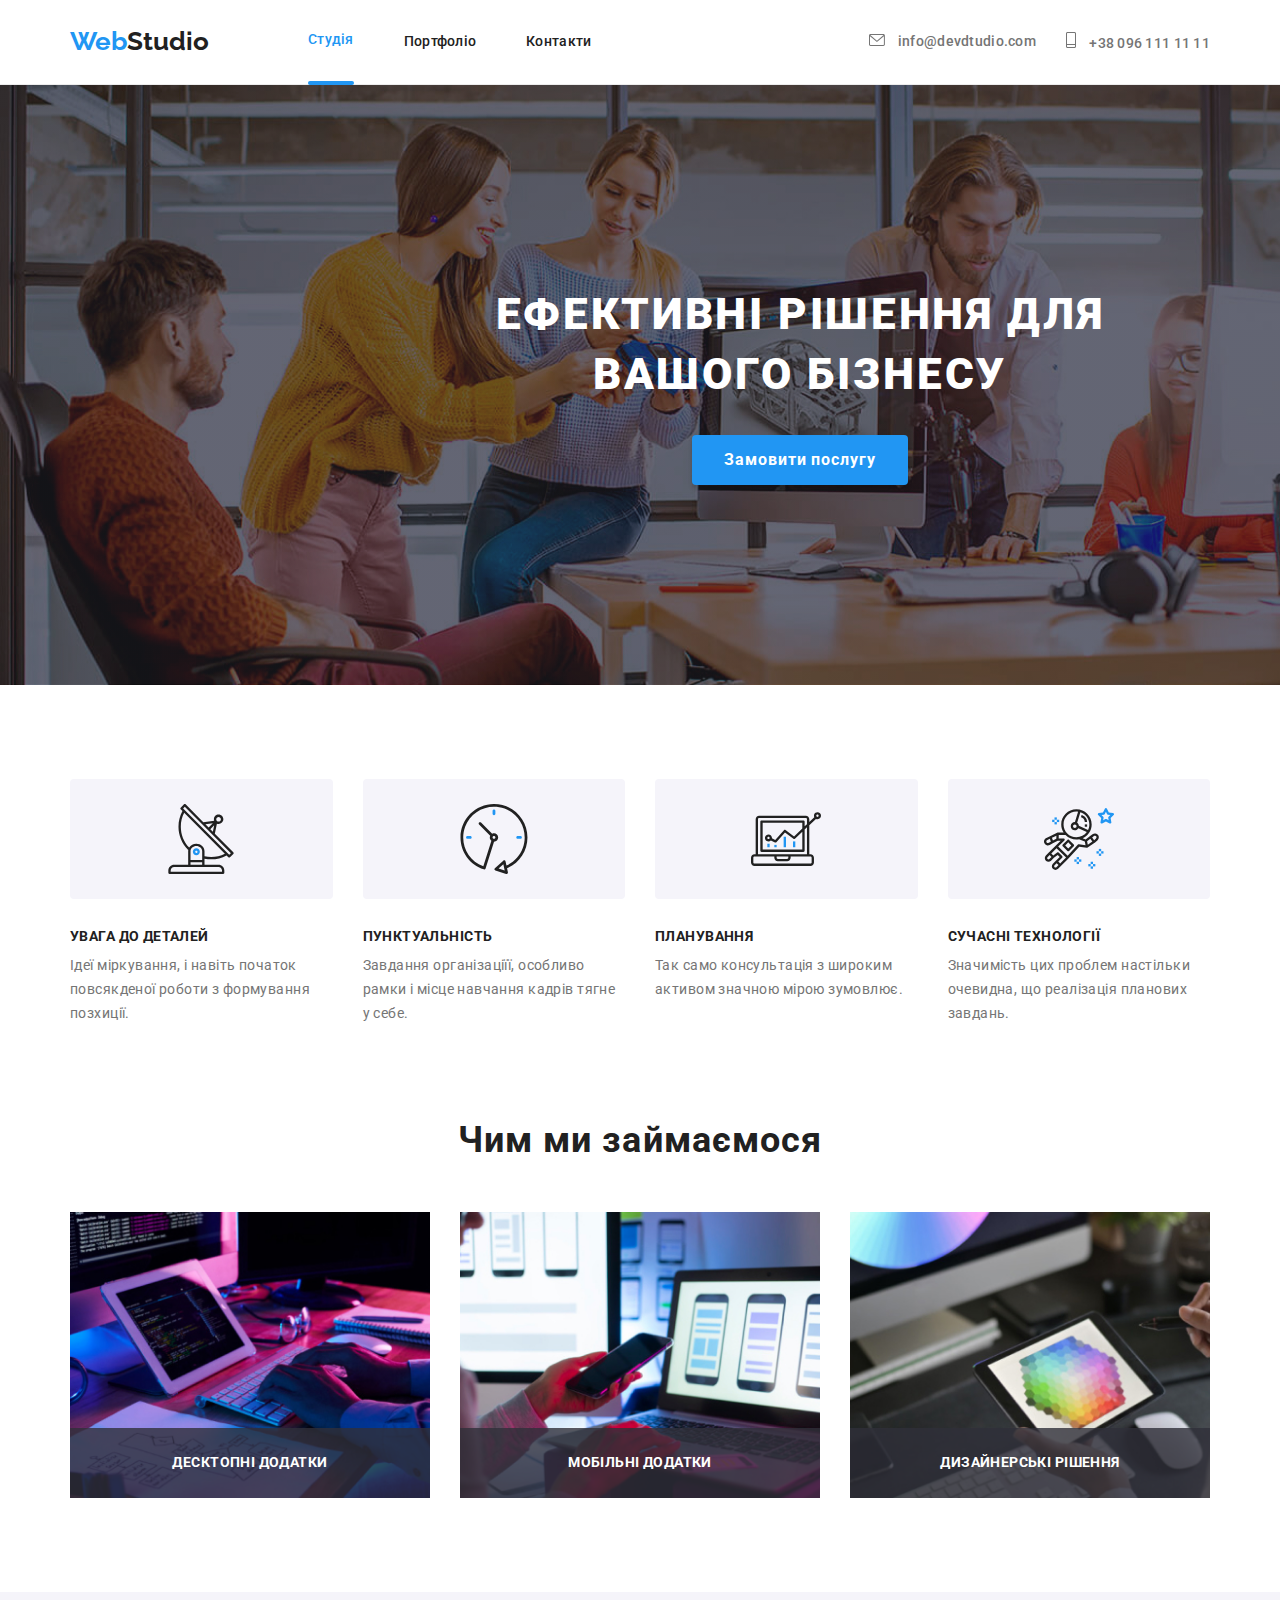
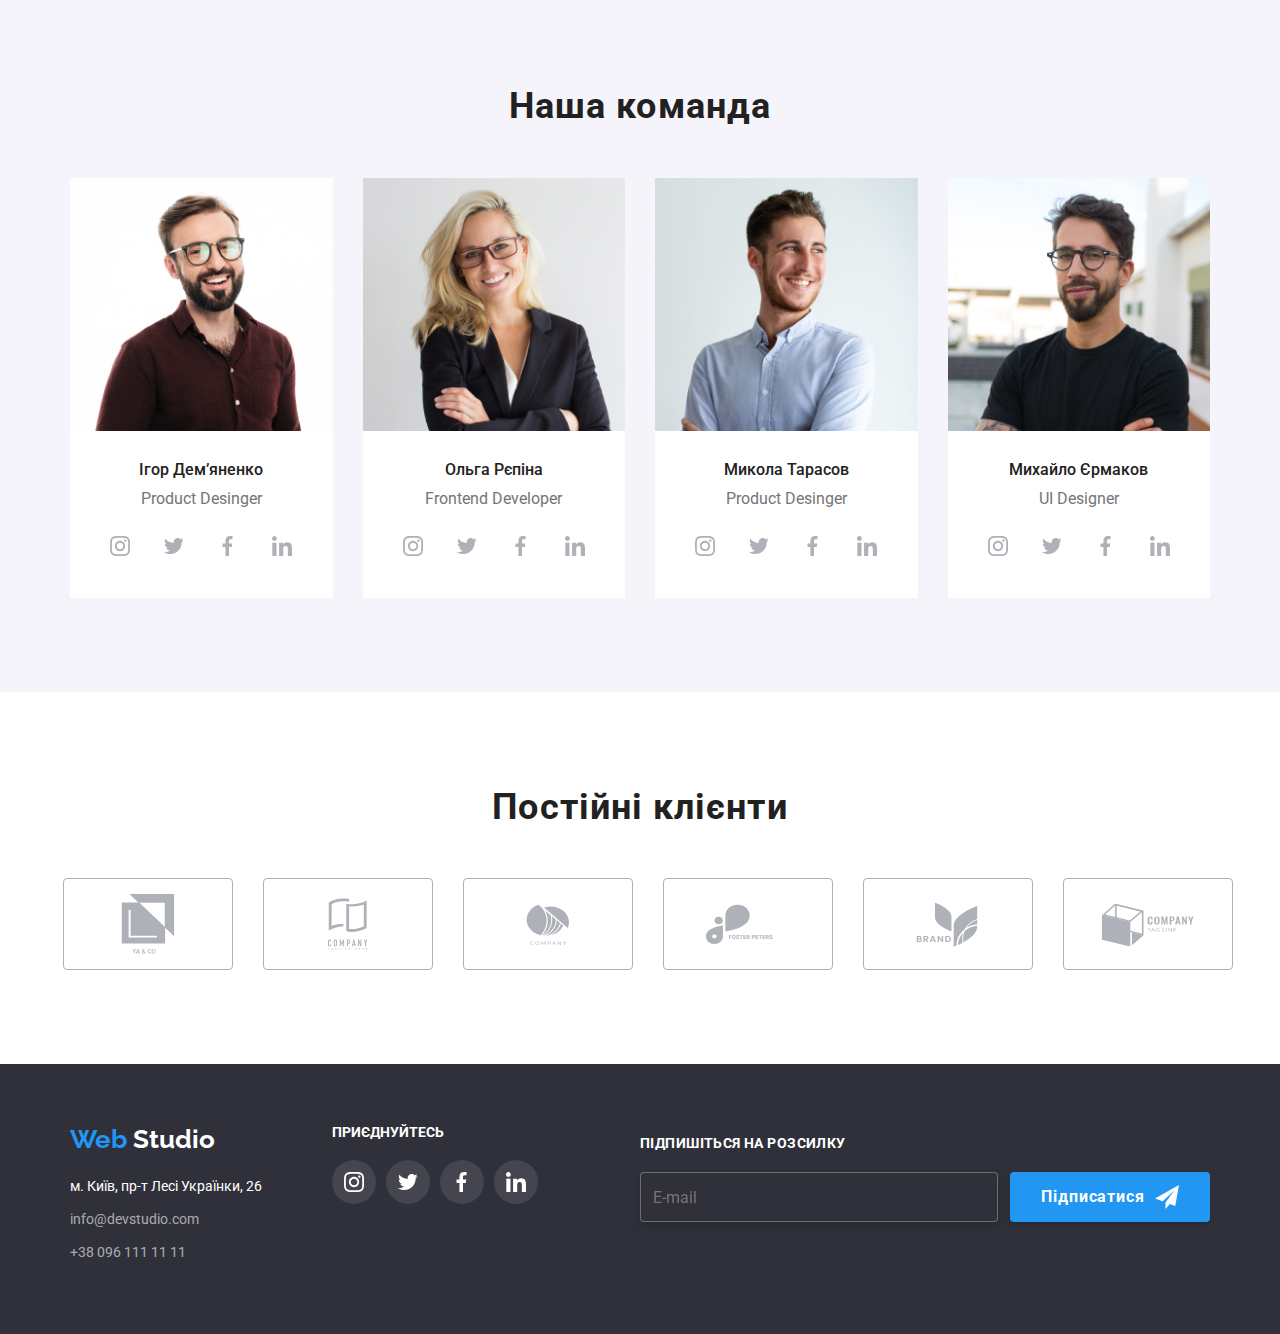
==== commit d8288b3a: "update mobil firsd" ====
--- a/index.html
+++ b/index.html
@@ -44,7 +44,7 @@
                 +38 096 111 11 11</a>
             </li>
         </ul>
-        <button type="button" class="menu-button is-open"
+        <button type="button" class="menu-button"
         aria-expanded="false"
         aria-controls="menu-container"
         data-menu-button
@@ -54,7 +54,7 @@
             <use class="icon-menu" href="./images/mobal-icon/skript-mobal.svg#icon-menu40"></use>
           </svg>
         </button>
-        <div class="menu-container is-open" id="menu-container" data-menu>
+        <div class="menu-container" id="menu-container" data-menu>
            <div class="mob-container">
             <ul class="momil-menu">
               <li class="menu-nav"><a href="./index.html" class="navigation">Студія</a></li>
--- a/css/main.min.css
+++ b/css/main.min.css
@@ -1 +1 @@
-h1,h2,h3,p,ul{margin-top:0px;margin-bottom:0px;padding:0}.page{color:#212121;background-color:#fff;font-family:"Roboto",sans-serif}.container{padding-left:15px;padding-right:15px;width:1200px;margin-left:auto;margin-right:auto}@media screen and (min-width: 320px)and (max-width: 480px){.container{width:100%}}@media screen and (min-width: 768px){.container{width:768px}}@media screen and (min-width: 1200px){.container{width:1170px;padding-left:15px;padding-right:15px}}.hero{background-color:#2f303a;text-align:center;padding-top:200px;padding-bottom:200px;max-width:1600px;height:auto;max-width:100vw;background-image:-webkit-gradient(linear, left top, right top, from(rgba(47, 48, 58, 0.4)), to(rgba(47, 48, 58, 0.4))),url(../images/hero/img_@phone1x.jpg);background-image:linear-gradient(to right, rgba(47, 48, 58, 0.4), rgba(47, 48, 58, 0.4)),url(../images/hero/img_@phone1x.jpg);margin-right:auto;margin-left:auto;background-repeat:no-repeat;background-position:center;background-size:cover}@media screen and (min-device-pixel-ratio: 2),(-webkit-min-device-pixel-ratio: 2),(min-resolution: 192dpi),(min-resolution: 2dppx){.hero{background-image:-webkit-gradient(linear, left top, right top, from(rgba(47, 48, 58, 0.4)), to(rgba(47, 48, 58, 0.4))),url(../images/hero/img_@phone2x.jpg);background-image:linear-gradient(to right, rgba(47, 48, 58, 0.4), rgba(47, 48, 58, 0.4)),url(../images/hero/img_@phone2x.jpg)}}@media screen and (min-width: 767px){.hero{padding-top:200px;padding-bottom:200px;background-image:-webkit-gradient(linear, left top, right top, from(rgba(47, 48, 58, 0.4)), to(rgba(47, 48, 58, 0.4))),url(../images/hero/img_tablet@1x.jpg);background-image:linear-gradient(to right, rgba(47, 48, 58, 0.4), rgba(47, 48, 58, 0.4)),url(../images/hero/img_tablet@1x.jpg)}}@media screen and (min-width: 767px)and (min-device-pixel-ratio: 2),screen and (min-width: 767px)and (-webkit-min-device-pixel-ratio: 2),screen and (min-width: 767px)and (min-resolution: 192dpi),screen and (min-width: 767px)and (min-resolution: 2dppx){.hero{background-image:-webkit-gradient(linear, left top, right top, from(rgba(47, 48, 58, 0.4)), to(rgba(47, 48, 58, 0.4))),url(../images/hero/img_tablet@2x.jpg);background-image:linear-gradient(to right, rgba(47, 48, 58, 0.4), rgba(47, 48, 58, 0.4)),url(../images/hero/img_tablet@2x.jpg)}}@media screen and (min-width: 1199px){.hero{padding-top:200px;padding-bottom:200px;min-width:1600px;background-image:-webkit-gradient(linear, left top, right top, from(rgba(47, 48, 58, 0.4)), to(rgba(47, 48, 58, 0.4))),url(../images/hero/img_desktop@1x.jpg);background-image:linear-gradient(to right, rgba(47, 48, 58, 0.4), rgba(47, 48, 58, 0.4)),url(../images/hero/img_desktop@1x.jpg)}}@media screen and (min-width: 1199px)and (min-device-pixel-ratio: 2),screen and (min-width: 1199px)and (-webkit-min-device-pixel-ratio: 2),screen and (min-width: 1199px)and (min-resolution: 192dpi),screen and (min-width: 1199px)and (min-resolution: 2dppx){.hero{background-image:-webkit-gradient(linear, left top, right top, from(rgba(47, 48, 58, 0.4)), to(rgba(47, 48, 58, 0.4))),url(../images/hero/img_desktop@2x.jpg);background-image:linear-gradient(to right, rgba(47, 48, 58, 0.4), rgba(47, 48, 58, 0.4)),url(../images/hero/img_desktop@2x.jpg)}}.hero-title{color:#fff;font-weight:900;font-size:44px;line-height:1.36;text-transform:uppercase;text-align:center;letter-spacing:.06em;width:696px;margin-right:auto;margin-left:auto}@media screen and (min-width: 320px)and (max-width: 480px){.hero-title{width:360px;font-weight:900;font-size:26px;line-height:1.61;text-transform:uppercase;text-align:center;letter-spacing:.06em}}.button-hero{color:#fff;background-color:#2196f3;cursor:pointer;font-weight:700;font-size:16px;line-height:1.87;margin-top:30px;padding:10px 32px;border-radius:4px;border-style:none;letter-spacing:.06em;text-decoration:none;-webkit-box-shadow:0px 4px 4px rgba(0,0,0,.15);box-shadow:0px 4px 4px rgba(0,0,0,.15)}@media screen and (min-width: 320px)and (max-width: 480px){.button-hero:hover{background-color:#2182d1}}.button-hero:hover{background-color:#2182d1}.visually-hidden{position:absolute;white-space:nowrap;width:1px;height:1px;overflow:hidden;border:0;padding:0;clip:rect(0 0 0 0);-webkit-clip-path:inset(50%);clip-path:inset(50%);margin:-1px}.menu-button{display:-webkit-inline-box;display:-ms-inline-flexbox;display:inline-flex;margin:0;padding:0;border:none;background-color:rgba(0,0,0,0);z-index:100}@media screen and (max-width: 767px){.menu-button{margin-left:auto}}@media screen and (min-width: 768px){.menu-button{display:none}}.menu-button .icon-cross{display:none}.menu-button.is-open .icon-cross{display:block}.menu-button.is-open .icon-menu{display:none}.menu-container{display:none;position:absolute;top:0;left:0;width:100%;height:796px;background-color:#fff;-webkit-box-shadow:0px 4px 8px rgba(0,0,0,.04),0px 2px 4px rgba(0,0,0,.08),0px 1px 3px rgba(0,0,0,.16);box-shadow:0px 4px 8px rgba(0,0,0,.04),0px 2px 4px rgba(0,0,0,.08),0px 1px 3px rgba(0,0,0,.16);padding-left:40px;z-index:99}.menu-container.is-open{display:block}.icon-hover:hover{fill:#2196f3}@media screen and (min-width: 320px)and (max-width: 480px){.menu-nav{list-style:none;padding-bottom:35px}.menu-nav .navigation:hover{color:#2196f3}.mob-container{padding-bottom:258px;padding-top:48px}.navigation{font-family:"Roboto";font-weight:500;font-size:40px;line-height:1.18;text-align:center;letter-spacing:.02em;list-style:none}.contacts{-webkit-box-align:center;-ms-flex-align:center;align-items:center}.click{list-style:none;padding-bottom:32px}.click .nomer{font-family:"Roboto";font-weight:500;font-size:34px;line-height:1.17;letter-spacing:.02em;color:#2196f3}.click .gmail{font-family:"Roboto";font-weight:500;font-size:24px;line-height:1.16;letter-spacing:.02em;color:#757575}}.dodatok-container{padding-top:64px}.inet{display:inline-block;list-style:none;margin-right:20px}.inet:not(:last-child)::after{padding-right:20px;content:"";position:absolute;bottom:37px;width:22px;height:1px;background-color:#afb1b8;-webkit-transform:rotate(90deg);transform:rotate(90deg)}.inet .dodatok{font-family:"Roboto";font-weight:500;font-size:18px;line-height:1.22;letter-spacing:.02em;color:#2196f3}.link a{color:#212121;text-decoration:none}.link{border-bottom:1px solid #ececec}@media screen and (min-width: 320px)and (max-width: 480px){.link{position:relative}}.lin{display:-webkit-box;display:-ms-flexbox;display:flex;-webkit-box-align:center;-ms-flex-align:center;align-items:center}@media screen and (min-width: 320px)and (max-width: 480px){.lin{height:60px}}@media screen and (min-width: 481px)and (max-width: 768px){.lin-rel{display:-webkit-box;display:-ms-flexbox;display:flex;-webkit-box-orient:vertical;-webkit-box-direction:normal;-ms-flex-direction:column;flex-direction:column}}.logo{color:#000;font-weight:700;font-size:26px;line-height:1.19;font-family:"Raleway",sans-serif}.logo-hed{width:145px;height:31px;margin-right:93px}.logo-style{color:#2196f3}.studio{margin-right:50px}.studio:nth-child(3){margin-right:0}.number{margin-right:30px}@media screen and (min-width: 481px)and (max-width: 768px){.number{margin:0}}.icon-mail{margin-right:10px;fill:#757575}.icon-mail:hover{fill:#2196f3}.envelope{display:-webkit-box;display:-ms-flexbox;display:flex;-webkit-box-align:center;-ms-flex-align:center;align-items:center;-webkit-transition:color 250ms cubic-bezier(0.4, 0, 0.2, 1);transition:color 250ms cubic-bezier(0.4, 0, 0.2, 1)}.envelope:hover .icon-mail{fill:#2196f3}.number:nth-child(2){margin-right:0}.site-nav .title{font-weight:500;font-size:14px;line-height:1.14;letter-spacing:.02em;padding-top:32px;padding-bottom:32px;display:block;-webkit-transition:color 250ms cubic-bezier(0.4, 0, 0.2, 1);transition:color 250ms cubic-bezier(0.4, 0, 0.2, 1)}.site-nav .title:hover,.site-nav .title:focus{color:#2196f3}.title.current{color:#2196f3}.title.current::after{display:-webkit-box;display:-ms-flexbox;display:flex;-webkit-box-pack:center;-ms-flex-pack:center;justify-content:center;-webkit-box-align:center;-ms-flex-align:center;align-items:center;content:" ";position:relative;top:33px;bottom:0;width:100%;height:4px;background-color:#2196f3;border-radius:2px}.site-nav{list-style:none;padding:0;margin-left:auto}@media screen and (max-width: 480px){.site-nav{display:none}}.site-nav .grey{color:#757575;font-weight:500;font-size:14px;line-height:1.14;letter-spacing:.02em;padding-top:32px;padding-bottom:32px;display:block}@media screen and (min-width: 481px)and (max-width: 768px){.site-nav .grey{padding:0;font-weight:500;font-size:12px;line-height:1.16;letter-spacing:.02em}}.site-nav .grey:hover,.site-nav .grey:focus{color:#2196f3}.section{padding-top:94px;padding-bottom:94px}.feature-list{display:-webkit-box;display:-ms-flexbox;display:flex;list-style:none;padding:0}@media screen and (min-width: 320px)and (max-width: 480px){.feature-list{-webkit-box-orient:vertical;-webkit-box-direction:normal;-ms-flex-direction:column;flex-direction:column}}@media screen and (min-width: 481px)and (max-width: 768px){.feature-list{-ms-flex-wrap:wrap;flex-wrap:wrap}}.feature-list .text{color:#757575;font-size:14px;line-height:1.71}@media screen and (min-width: 481px)and (max-width: 768px){.feature-list .text{padding-bottom:30px}}.features{width:270px;margin-right:30px}@media screen and (min-width: 320px)and (max-width: 480px){.features{width:450px;margin-right:0}}@media screen and (min-width: 481px)and (max-width: 768px){.features{width:354px}.features:nth-child(2n){margin-right:0}}.features:nth-child(4){margin-right:0}.feature-list-title{font-weight:700;font-size:14px;line-height:1.14;letter-spacing:.03em;text-transform:uppercase;margin-bottom:10px}@media screen and (min-width: 320px)and (max-width: 480px){.feature-list-title{width:270px;margin-left:auto;margin-right:auto;display:-webkit-box;display:-ms-flexbox;display:flex;-webkit-box-pack:center;-ms-flex-pack:center;justify-content:center}}.group{display:-webkit-box;display:-ms-flexbox;display:flex;-webkit-box-align:center;-ms-flex-align:center;align-items:center;-webkit-box-pack:center;-ms-flex-pack:center;justify-content:center;height:120px;margin-bottom:30px;background-color:#f5f4fa;border-radius:4px}.section-icon{display:-webkit-box;display:-ms-flexbox;display:flex;-webkit-box-align:center;-ms-flex-align:center;align-items:center;-webkit-box-pack:center;-ms-flex-pack:center;justify-content:center}.sectiontwo{padding-bottom:94px}@media screen and (min-width: 320px)and (max-width: 480px){.sectiontwo{padding:0}}@media screen and (min-width: 481px)and (max-width: 768px){.sectiontwo{padding:0}}.section-title-two{font-weight:700;font-size:36px;line-height:1.16;text-align:center;letter-spacing:.03em;margin-bottom:50px}@media screen and (min-width: 320px)and (max-width: 480px){.section-title-two{display:none}}@media screen and (min-width: 481px)and (max-width: 768px){.section-title-two{display:none}}.section-style{display:-webkit-box;display:-ms-flexbox;display:flex;list-style:none;padding:0}@media screen and (min-width: 320px)and (max-width: 480px){.section-style{display:none}}@media screen and (min-width: 481px)and (max-width: 768px){.section-style{display:none}}img{display:block;width:100%;height:auto}.images{position:relative;margin-right:30px}.images:nth-child(3){margin-right:0}.label{display:-webkit-box;display:-ms-flexbox;display:flex;-webkit-box-pack:center;-ms-flex-pack:center;justify-content:center;-webkit-box-align:center;-ms-flex-align:center;align-items:center;position:absolute;bottom:0;width:100%;height:70px;background:rgba(47,48,58,.8)}.text-label{font-weight:700;font-size:14px;line-height:1.14;letter-spacing:.03em;text-transform:uppercase;color:#fff}.section-tim{background-color:#f5f4fa}.section-title-tim{font-weight:700;font-size:36px;line-height:1.16;text-align:center;letter-spacing:.03em;margin-bottom:50px}.post{display:-webkit-box;display:-ms-flexbox;display:flex;list-style:none;padding:0}@media screen and (min-width: 320px)and (max-width: 480px){.post{-webkit-box-orient:vertical;-webkit-box-direction:normal;-ms-flex-direction:column;flex-direction:column}}@media screen and (min-width: 481px)and (max-width: 768px){.post{-ms-flex-wrap:wrap;flex-wrap:wrap}}.post-title{color:#212121;font-weight:500;font-size:16px;line-height:1.18;text-align:center;margin-bottom:10px}.comander{width:270px;margin-right:30px;background-color:#fff}@media screen and (min-width: 320px)and (max-width: 480px){.comander{width:450px;height:622px;margin-bottom:30px;margin-right:0;-webkit-box-shadow:0px 1px 3px rgba(0,0,0,.12),0px 1px 1px rgba(0,0,0,.14),0px 2px 1px rgba(0,0,0,.2);box-shadow:0px 1px 3px rgba(0,0,0,.12),0px 1px 1px rgba(0,0,0,.14),0px 2px 1px rgba(0,0,0,.2);border-radius:0px 0px 4px 4px}}@media screen and (min-width: 481px)and (max-width: 768px){.comander{width:354px;margin-bottom:30px}.comander:nth-child(2n){margin-right:0}}.comander:nth-child(4){margin-right:0}@media screen and (min-width: 320px)and (max-width: 480px){.comander:nth-child(4):nth-child(4){margin-bottom:0}}.comand{padding-top:30px;padding-bottom:30px}.text-title{color:#757575;font-size:16px;line-height:19px;text-align:center}.social-icons{display:-webkit-box;display:-ms-flexbox;display:flex;-webkit-box-pack:center;-ms-flex-pack:center;justify-content:center;padding:0;margin-top:16px}.social-item{width:44px;height:44px;margin-right:10px;list-style:none}.social-link{width:100%;height:100%;display:inline-block;display:-webkit-box;display:-ms-flexbox;display:flex;-webkit-box-align:center;-ms-flex-align:center;align-items:center;-webkit-box-pack:center;-ms-flex-pack:center;justify-content:center;color:#afb1b8;border-radius:50%;border-bottom:none;fill:currentColor;-webkit-transition:color 250ms cubic-bezier(0.4, 0, 0.2, 1),background-color 250ms cubic-bezier(0.4, 0, 0.2, 1);transition:color 250ms cubic-bezier(0.4, 0, 0.2, 1),background-color 250ms cubic-bezier(0.4, 0, 0.2, 1)}.social-link:hover{background-color:#fff}.social-link:hover .social-icon{color:#fff}.social-icon{color:#afb1b8}.social-item:nth-child(4){margin-right:0}.section-klient{padding-top:94px;padding-bottom:94px}@media screen and (min-width: 320px)and (max-width: 480px){.section-klient{padding-top:60px;padding-bottom:60px}}@media screen and (min-width: 481px)and (max-width: 768px){.section-klient{padding-top:60px;padding-bottom:60px}}.klients{font-weight:700;font-size:36px;line-height:42px;text-align:center;letter-spacing:.03em}.klient{display:-webkit-box;display:-ms-flexbox;display:flex;-webkit-box-align:center;-ms-flex-align:center;align-items:center;-webkit-box-pack:center;-ms-flex-pack:center;justify-content:center;margin-top:50px;padding-left:0}@media screen and (min-width: 320px)and (max-width: 480px){.klient{display:-webkit-box;display:-ms-flexbox;display:flex;-ms-flex-wrap:wrap;flex-wrap:wrap;margin-top:30px}}@media screen and (min-width: 481px)and (max-width: 768px){.klient{-ms-flex-wrap:wrap;flex-wrap:wrap;margin-top:15px}}@media screen and (min-width: 1200px){.klient{margin-left:15px}}.rectangle{list-style:none;width:170px;height:92px;margin-right:30px;-webkit-transition:color 250ms cubic-bezier(0.4, 0, 0.2, 1);transition:color 250ms cubic-bezier(0.4, 0, 0.2, 1)}@media screen and (min-width: 320px)and (max-width: 480px){.rectangle{width:210px;margin:15px}}@media screen and (min-width: 481px)and (max-width: 768px){.rectangle{width:226px;margin:15px}}.rectangle:nth-child(6){margin-right:0}@media screen and (min-width: 320px)and (max-width: 480px){.rectangle:nth-child(6):nth-child(6){margin-right:15px}}.icon-klient{width:100%;height:100%;display:-webkit-box;display:-ms-flexbox;display:flex;-webkit-box-pack:center;-ms-flex-pack:center;justify-content:center;-webkit-box-align:center;-ms-flex-align:center;align-items:center;list-style:none;margin-right:30px;color:#afb1b8;border:1px solid #afb1b8;border-radius:4px;-webkit-transition:color 250ms cubic-bezier(0.4, 0, 0.2, 1);transition:color 250ms cubic-bezier(0.4, 0, 0.2, 1)}.icon-klient:hover{color:#2196f3;border:1px solid #2196f3;-webkit-transition:color 250ms cubic-bezier(0.4, 0, 0.2, 1);transition:color 250ms cubic-bezier(0.4, 0, 0.2, 1)}.icon-class{fill:currentColor}@media screen and (min-width: 320px)and (max-width: 480px){.content-box{margin-left:124px;margin-right:auto;margin-bottom:60px}}@media screen and (min-width: 320px)and (max-width: 480px)and (min-width: 481px)and (max-width: 768px){.content-box{margin-right:165px}}.success{background-color:#2f303a;padding-top:60px;padding-bottom:60px}.conter{display:-webkit-box;display:-ms-flexbox;display:flex;-webkit-box-align:center;-ms-flex-align:center;align-items:center;-webkit-box-align:baseline;-ms-flex-align:baseline;align-items:baseline}@media screen and (min-width: 320px)and (max-width: 480px){.conter{-ms-flex-wrap:wrap;flex-wrap:wrap}}@media screen and (min-width: 481px)and (max-width: 768px){.conter{-ms-flex-wrap:wrap;flex-wrap:wrap}}@media screen and (min-width: 769px)and (max-width: 1200px){.conter{display:-webkit-box;display:-ms-flexbox;display:flex;-webkit-box-pack:center;-ms-flex-pack:center;justify-content:center}}.logo-item{color:#fff}.success a{text-decoration:none}.foot-top{margin-top:20px}.site-nav-foot{list-style:none;font-style:normal}.site-nav-foot .item{color:#fff;font-weight:400;font-size:14px;line-height:1.71;-webkit-transition:color 250ms cubic-bezier(0.4, 0, 0.2, 1);transition:color 250ms cubic-bezier(0.4, 0, 0.2, 1)}.site-nav-foot .style{color:rgba(255,255,255,.6);font-weight:400;font-size:14px;line-height:1.71;-webkit-transition:color 250ms cubic-bezier(0.4, 0, 0.2, 1);transition:color 250ms cubic-bezier(0.4, 0, 0.2, 1)}.site-nav-foot .item:hover,.site-nav-foot .item:focus{color:#2196f3;-webkit-transition:color 250ms cubic-bezier(0.4, 0, 0.2, 1);transition:color 250ms cubic-bezier(0.4, 0, 0.2, 1)}.site-nav-foot .style:hover,.site-nav-foot .style:focus{color:#2196f3;-webkit-transition:color 250ms cubic-bezier(0.4, 0, 0.2, 1);transition:color 250ms cubic-bezier(0.4, 0, 0.2, 1)}.foot-botton{margin-bottom:9px}@media screen and (min-width: 320px)and (max-width: 480px){.foot-botton{text-align:center}}.foot{margin-top:60px;margin-bottom:60px}@media screen and (min-width: 320px)and (max-width: 480px){.logo-foot{text-align:center}}@media screen and (min-width: 481px)and (max-width: 768px){.social-box{width:100%;display:-webkit-box;display:-ms-flexbox;display:flex;-ms-flex-wrap:nowrap;flex-wrap:nowrap;text-align:center;margin-left:76px}}@media screen and (min-width: 1200px){.social-box{display:-webkit-box;display:-ms-flexbox;display:flex}}.social .social-icons{padding-left:0}.back{border-radius:50%;background:rgba(255,255,255,.1)}.back .fill-icon{fill:#fff}.subscription{margin-left:auto}@media screen and (min-width: 481px)and (max-width: 768px){.subscription{margin-left:auto;margin-right:auto}}.forms{display:-webkit-box;display:-ms-flexbox;display:flex}@media screen and (min-width: 320px)and (max-width: 480px){.forms{-ms-flex-wrap:wrap;flex-wrap:wrap;margin-right:auto;margin-left:auto}}@media screen and (min-width: 481px)and (max-width: 768px){.forms{-ms-flex-wrap:wrap;flex-wrap:wrap;margin-right:auto;margin-left:auto}}.sing{font-weight:700;font-size:14px;line-height:1.14;letter-spacing:.03em;text-transform:uppercase;color:#fff;margin-bottom:20px}@media screen and (min-width: 320px)and (max-width: 480px){.sing{margin-top:60px;text-align:center}}@media screen and (min-width: 481px)and (max-width: 768px){.sing{text-align:center;margin-top:60px}}.mail{width:358px;height:50px;padding-left:12px;border:1px solid rgba(255,255,255,.3);-webkit-filter:drop-shadow(0px 4px 4px rgba(0, 0, 0, 0.15));filter:drop-shadow(0px 4px 4px rgba(0, 0, 0, 0.15));border-radius:4px;background-color:#2f303a;color:#fff}@media screen and (min-width: 320px)and (max-width: 480px){.mail{margin-right:auto;margin-left:auto;max-width:358px;width:100%}}@media screen and (min-width: 481px)and (max-width: 768px){.mail{max-width:358px;width:100%}}.button-mail{display:-webkit-box;display:-ms-flexbox;display:flex;width:200px;height:50px;-webkit-box-pack:center;-ms-flex-pack:center;justify-content:center;-webkit-box-align:center;-ms-flex-align:center;align-items:center;letter-spacing:.06em;font-weight:700;font-size:16px;line-height:1.87;padding:10px 28px;cursor:pointer;background:#2196f3;color:#fff;-webkit-box-shadow:0px 4px 4px rgba(0,0,0,.15);box-shadow:0px 4px 4px rgba(0,0,0,.15);border-radius:4px;margin-left:12px;border:none}@media screen and (min-width: 320px)and (max-width: 480px){.button-mail{margin-top:20px;margin-left:140px}}@media screen and (min-width: 481px)and (max-width: 768px){.button-mail{margin-top:20px;margin-left:auto;margin-right:auto}}.icon-send{margin-left:10px}.modal{width:528px;position:absolute;top:50%;left:50%;-webkit-transform:translate(-50%, -50%) scale(1);transform:translate(-50%, -50%) scale(1);-webkit-transition:-webkit-transform 250ms cubic-bezier(0.4, 0, 0.2, 1);transition:-webkit-transform 250ms cubic-bezier(0.4, 0, 0.2, 1);transition:transform 250ms cubic-bezier(0.4, 0, 0.2, 1);transition:transform 250ms cubic-bezier(0.4, 0, 0.2, 1), -webkit-transform 250ms cubic-bezier(0.4, 0, 0.2, 1);background-color:#fff;-webkit-box-shadow:0px 1px 3px rgba(0,0,0,.12),0px 1px 1px rgba(0,0,0,.14),0px 2px 1px rgba(0,0,0,.2);box-shadow:0px 1px 3px rgba(0,0,0,.12),0px 1px 1px rgba(0,0,0,.14),0px 2px 1px rgba(0,0,0,.2);border-radius:4px;padding:40px}@media screen and (min-width: 320px)and (max-width: 480px){.modal{width:100%}}.modal .close-sing{position:absolute;display:-webkit-box;display:-ms-flexbox;display:flex;-webkit-box-pack:center;-ms-flex-pack:center;justify-content:center;-webkit-box-align:center;-ms-flex-align:center;align-items:center;cursor:pointer;top:8px;right:8px;width:30px;height:30px;background-color:#fff;border:1px solid rgba(0,0,0,.1);border-radius:50%}.modal-backgrop{width:100%;height:100%;position:fixed;top:0;bottom:0;left:0;right:0;background-color:rgba(0,0,0,.5);-webkit-transition:color 250ms cubic-bezier(0.4, 0, 0.2, 1);transition:color 250ms cubic-bezier(0.4, 0, 0.2, 1)}.modal-backgrop .is-hidden .modal{-webkit-transform:rotate(-180deg);transform:rotate(-180deg)}.close{width:100%;height:100%;display:inline-block;display:-webkit-box;display:-ms-flexbox;display:flex;-webkit-box-align:center;-ms-flex-align:center;align-items:center;-webkit-box-pack:center;-ms-flex-pack:center;justify-content:center;color:#000;-webkit-transition:fill 250ms cubic-bezier(0.4, 0, 0.2, 1);transition:fill 250ms cubic-bezier(0.4, 0, 0.2, 1)}.close:hover{fill:#2196f3}.is-hidden{visibility:hidden;opacity:0;pointer-events:none}.description{margin-bottom:12px;font-weight:700;font-size:20px;line-height:1.15;text-align:center;letter-spacing:.03em;color:#212121}.name,.phone,.form-email,.comment{display:-webkit-box;display:-ms-flexbox;display:flex;-webkit-box-orient:vertical;-webkit-box-direction:normal;-ms-flex-direction:column;flex-direction:column;-webkit-box-pack:start;-ms-flex-pack:start;justify-content:flex-start;-webkit-box-align:start;-ms-flex-align:start;align-items:flex-start}.form-label{font-weight:400;font-size:12px;line-height:1.16;letter-spacing:.01em;color:#757575;margin-bottom:4px}.form-input{width:100%;height:40px;margin:0;outline:0;font:inherit;border-radius:4px;border:1px solid rgba(33,33,33,.2);padding:11px 30px;-webkit-transition:border-color 250ms cubic-bezier(0.4, 0, 0.2, 1);transition:border-color 250ms cubic-bezier(0.4, 0, 0.2, 1)}.nameitemform{position:absolute;fill:#212121;-webkit-transform:translateX -60%;transform:translateX -60%;bottom:17%;right:94%;-webkit-transition:fill 250ms cubic-bezier(0.4, 0, 0.2, 1);transition:fill 250ms cubic-bezier(0.4, 0, 0.2, 1)}.name,.phone,.form-email{position:relative}.phone,.form-email,.comment{margin-top:10px}.comment{width:100%;margin-bottom:20px}.form-input:hover,.form-input:focus{border-color:#2196f3}.form-input-agree:hover,.form-input-agree:focus{border-color:#2196f3}.form-input:hover+.nameitemform,.form-input:focus+.nameitemform{fill:#2196f3}.form-input-agree{padding:12px 16px;width:100%;height:120px;margin:0;border-radius:4px;outline:0;border:1px solid rgba(33,33,33,.2);resize:none;-webkit-transition:border-color 250ms cubic-bezier(0.4, 0, 0.2, 1);transition:border-color 250ms cubic-bezier(0.4, 0, 0.2, 1)}form>.agreetext{margin-bottom:30px}.agree-label{display:-webkit-box;display:-ms-flexbox;display:flex;-webkit-box-pack:center;-ms-flex-pack:center;justify-content:center;-webkit-box-align:center;-ms-flex-align:center;align-items:center;cursor:pointer}.checkitem{display:-webkit-box;display:-ms-flexbox;display:flex;-webkit-box-align:center;-ms-flex-align:center;align-items:center;-webkit-box-pack:center;-ms-flex-pack:center;justify-content:center;width:16px;height:15px;margin-right:9px;border:2px solid #212121;border-radius:4px}.icon-modal-form{fill:rgba(0,0,0,0);fill:#fff}.agreetext .agreelink{color:#2196f3;text-decoration:underline}.checkbox{position:absolute;white-space:nowrap;width:1px;height:1px;overflow:hidden;border:0;padding:0;clip:rect(0 0 0 0);-webkit-clip-path:inset(50%);clip-path:inset(50%);margin:-1px}.checkbox:checked+.checkitem{background-color:#2196f3;border:none}.agreetext .input:checked+.agree-label .icon-modal-form{fill:#fff}form>.agree{display:block;font-size:16px;font-weight:700;line-height:1.88em;letter-spacing:.06em;cursor:pointer;border-radius:4px;border:none;margin:0 auto;color:#fff;background-color:#2196f3;padding:10px 52px;-webkit-transition:background-color 250ms cubic-bezier(0.4, 0, 0.2, 1);transition:background-color 250ms cubic-bezier(0.4, 0, 0.2, 1)}.agree:hover{background-color:#2182d1}.section-ul{list-style:none;display:-webkit-box;display:-ms-flexbox;display:flex;-ms-flex-wrap:wrap;flex-wrap:wrap}.retreat{margin-bottom:30px;width:370px;margin-right:30px}.decoration{display:block;position:relative;text-decoration:none}.decoration:hover{-webkit-box-shadow:0px 1px 1px rgba(0,0,0,.12),0px 4px 4px rgba(0,0,0,.06),1px 4px 6px rgba(0,0,0,.16);box-shadow:0px 1px 1px rgba(0,0,0,.12),0px 4px 4px rgba(0,0,0,.06),1px 4px 6px rgba(0,0,0,.16)}.retreat:nth-child(3n){margin-right:0}.retreat:nth-last-child(-n+3){margin-bottom:0}.card{position:relative;overflow:hidden}.text-card{position:absolute;top:0;left:0;padding:63px 24px 63px 24px;width:100%;height:100%;background:rgba(33,150,243,.9);font-size:18px;line-height:1.56;color:#fff;-webkit-transform:translateY(101%);transform:translateY(101%);-webkit-transition:opacity 250ms cubic-bezier(0.4, 0, 0.2, 1),-webkit-transform 250ms cubic-bezier(0.4, 0, 0.2, 1);transition:opacity 250ms cubic-bezier(0.4, 0, 0.2, 1),-webkit-transform 250ms cubic-bezier(0.4, 0, 0.2, 1);transition:transform 250ms cubic-bezier(0.4, 0, 0.2, 1),opacity 250ms cubic-bezier(0.4, 0, 0.2, 1);transition:transform 250ms cubic-bezier(0.4, 0, 0.2, 1),opacity 250ms cubic-bezier(0.4, 0, 0.2, 1),-webkit-transform 250ms cubic-bezier(0.4, 0, 0.2, 1)}.decoration:hover .text-card{-webkit-transform:translateY(0%);transform:translateY(0%);opacity:1}.text{color:#757575;font-weight:400;font-size:16px;line-height:1.87;letter-spacing:.03em}.section-title{color:#212121;font-weight:700;font-size:18px;line-height:2;letter-spacing:.06em;margin-bottom:4px}.project{padding:20px 24px;border-left:1px solid #eee;border-bottom:1px solid #eee;border-right:1px solid #eee}.social{display:block;width:206px;height:80px;margin-left:70px}@media screen and (min-width: 320px)and (max-width: 480px){.social{margin-left:121px;margin-right:auto;text-align:center}}@media screen and (min-width: 481px)and (max-width: 768px){.social{margin-left:165px}}.social .social-icons{padding-left:0}.social .socials{color:#fff;font-weight:700;font-size:14px;line-height:16px;text-transform:uppercase;margin-bottom:20px}@media screen and (min-width: 320px)and (max-width: 480px){.social .socials{text-align:center}}.social .post-foot .social-icons{display:-webkit-box;display:-ms-flexbox;display:flex;margin-top:16px}.social .social-item{width:44px;height:44px;margin-right:10px;list-style:none}.social .social-link{width:100%;height:100%;display:inline-block;display:-webkit-box;display:-ms-flexbox;display:flex;-webkit-box-align:center;-ms-flex-align:center;align-items:center;-webkit-box-pack:center;-ms-flex-pack:center;justify-content:center;border-radius:50%;border-bottom:none;-webkit-transition:color 250ms cubic-bezier(0.4, 0, 0.2, 1),background-color 250ms cubic-bezier(0.4, 0, 0.2, 1);transition:color 250ms cubic-bezier(0.4, 0, 0.2, 1),background-color 250ms cubic-bezier(0.4, 0, 0.2, 1)}.social .social-link:hover{background-color:#2196f3}.social .social-icon{fill:#afb1b8}.social .social-link:hover .social-icon{fill:#fff}.social .social-item:nth-child(4){margin-right:0}.social .back{border-radius:50%;background:rgba(255,255,255,.1)}.social .back .fill-icon{fill:#fff}.section{padding-top:94px;padding-bottom:94px}@media screen and (min-width: 320px)and (max-width: 480px){.section{padding-top:60px;padding-bottom:60px}}@media screen and (min-width: 481px)and (max-width: 768px){.section{padding-top:60px;padding-bottom:30px}}.button{font-weight:500;font-size:16px;line-height:1.62;text-align:center;letter-spacing:.03em;border-radius:4px;border-style:none;font-family:inherit;cursor:pointer;padding:6px 22px;background-color:#f5f4fa;color:#212121;border-radius:4px;-webkit-transition:color 250ms cubic-bezier(0.4, 0, 0.2, 1),background-color 250ms cubic-bezier(0.4, 0, 0.2, 1),-webkit-box-shadow 250ms cubic-bezier(0.4, 0, 0.2, 1);transition:color 250ms cubic-bezier(0.4, 0, 0.2, 1),background-color 250ms cubic-bezier(0.4, 0, 0.2, 1),-webkit-box-shadow 250ms cubic-bezier(0.4, 0, 0.2, 1);transition:color 250ms cubic-bezier(0.4, 0, 0.2, 1),background-color 250ms cubic-bezier(0.4, 0, 0.2, 1),box-shadow 250ms cubic-bezier(0.4, 0, 0.2, 1);transition:color 250ms cubic-bezier(0.4, 0, 0.2, 1),background-color 250ms cubic-bezier(0.4, 0, 0.2, 1),box-shadow 250ms cubic-bezier(0.4, 0, 0.2, 1),-webkit-box-shadow 250ms cubic-bezier(0.4, 0, 0.2, 1)}.button-list{list-style:none;display:-webkit-box;display:-ms-flexbox;display:flex;-webkit-box-orient:horizontal;-webkit-box-direction:normal;-ms-flex-direction:row;flex-direction:row;-webkit-box-pack:center;-ms-flex-pack:center;justify-content:center;margin-bottom:50px}.button-item{margin-right:8px}.button-item:nth-child(5){margin-right:0}.button:hover,.button:focus{color:#fff;background-color:#2196f3;-webkit-box-shadow:0px 3px 1px rgba(0,0,0,.1),0px 1px 2px rgba(0,0,0,.08),0px 2px 2px rgba(0,0,0,.12);box-shadow:0px 3px 1px rgba(0,0,0,.1),0px 1px 2px rgba(0,0,0,.08),0px 2px 2px rgba(0,0,0,.12)}/*# sourceMappingURL=main.min.css.map */+h1,h2,h3,p,ul{margin-top:0px;margin-bottom:0px;padding:0}.page{color:#212121;background-color:#fff;font-family:"Roboto",sans-serif}.container{padding-left:15px;padding-right:15px;width:1200px;margin-left:auto;margin-right:auto}@media screen and (min-width: 320px)and (max-width: 767px){.container{width:480px}}@media screen and (min-width: 768px)and (max-width: 1199px){.container{width:768px}}@media screen and (min-width: 1200px){.container{width:1170px;padding-left:15px;padding-right:15px}}.hero{background-color:#2f303a;text-align:center;padding-top:200px;padding-bottom:200px;max-width:1600px;height:auto;max-width:100vw;background-image:-webkit-gradient(linear, left top, right top, from(rgba(47, 48, 58, 0.4)), to(rgba(47, 48, 58, 0.4))),url(../images/hero/img_@phone1x.jpg);background-image:linear-gradient(to right, rgba(47, 48, 58, 0.4), rgba(47, 48, 58, 0.4)),url(../images/hero/img_@phone1x.jpg);margin-right:auto;margin-left:auto;background-repeat:no-repeat;background-position:center;background-size:cover}@media screen and (min-device-pixel-ratio: 2),(-webkit-min-device-pixel-ratio: 2),(min-resolution: 192dpi),(min-resolution: 2dppx){.hero{background-image:-webkit-gradient(linear, left top, right top, from(rgba(47, 48, 58, 0.4)), to(rgba(47, 48, 58, 0.4))),url(../images/hero/img_@phone2x.jpg);background-image:linear-gradient(to right, rgba(47, 48, 58, 0.4), rgba(47, 48, 58, 0.4)),url(../images/hero/img_@phone2x.jpg)}}@media screen and (min-width: 768px)and (max-width: 1199px){.hero{padding-top:200px;padding-bottom:200px;background-image:-webkit-gradient(linear, left top, right top, from(rgba(47, 48, 58, 0.4)), to(rgba(47, 48, 58, 0.4))),url(../images/hero/img_tablet@1x.jpg);background-image:linear-gradient(to right, rgba(47, 48, 58, 0.4), rgba(47, 48, 58, 0.4)),url(../images/hero/img_tablet@1x.jpg)}}@media screen and (min-width: 768px)and (max-width: 1199px)and (min-device-pixel-ratio: 2),screen and (min-width: 768px)and (max-width: 1199px)and (-webkit-min-device-pixel-ratio: 2),screen and (min-width: 768px)and (max-width: 1199px)and (min-resolution: 192dpi),screen and (min-width: 768px)and (max-width: 1199px)and (min-resolution: 2dppx){.hero{background-image:-webkit-gradient(linear, left top, right top, from(rgba(47, 48, 58, 0.4)), to(rgba(47, 48, 58, 0.4))),url(../images/hero/img_tablet@2x.jpg);background-image:linear-gradient(to right, rgba(47, 48, 58, 0.4), rgba(47, 48, 58, 0.4)),url(../images/hero/img_tablet@2x.jpg)}}@media screen and (min-width: 1200px){.hero{padding-top:200px;padding-bottom:200px;min-width:1600px;background-image:-webkit-gradient(linear, left top, right top, from(rgba(47, 48, 58, 0.4)), to(rgba(47, 48, 58, 0.4))),url(../images/hero/img_desktop@1x.jpg);background-image:linear-gradient(to right, rgba(47, 48, 58, 0.4), rgba(47, 48, 58, 0.4)),url(../images/hero/img_desktop@1x.jpg)}}@media screen and (min-width: 1200px)and (min-device-pixel-ratio: 2),screen and (min-width: 1200px)and (-webkit-min-device-pixel-ratio: 2),screen and (min-width: 1200px)and (min-resolution: 192dpi),screen and (min-width: 1200px)and (min-resolution: 2dppx){.hero{background-image:-webkit-gradient(linear, left top, right top, from(rgba(47, 48, 58, 0.4)), to(rgba(47, 48, 58, 0.4))),url(../images/hero/img_desktop@2x.jpg);background-image:linear-gradient(to right, rgba(47, 48, 58, 0.4), rgba(47, 48, 58, 0.4)),url(../images/hero/img_desktop@2x.jpg)}}.hero-title{color:#fff;font-weight:900;font-size:44px;line-height:1.36;text-transform:uppercase;text-align:center;letter-spacing:.06em;width:696px;margin-right:auto;margin-left:auto}@media screen and (min-width: 320px)and (max-width: 767px){.hero-title{width:320px;font-weight:900;font-size:26px;line-height:1.61;text-transform:uppercase;text-align:center;letter-spacing:.06em}}.button-hero{color:#fff;background-color:#2196f3;cursor:pointer;font-weight:700;font-size:16px;line-height:1.87;margin-top:30px;padding:10px 32px;border-radius:4px;border-style:none;letter-spacing:.06em;text-decoration:none;-webkit-box-shadow:0px 4px 4px rgba(0,0,0,.15);box-shadow:0px 4px 4px rgba(0,0,0,.15)}@media screen and (min-width: 320px)and (max-width: 767px){.button-hero:hover{background-color:#2196f3}}.button-hero:hover{background-color:#2196f3}.visually-hidden{position:absolute;white-space:nowrap;width:1px;height:1px;overflow:hidden;border:0;padding:0;clip:rect(0 0 0 0);-webkit-clip-path:inset(50%);clip-path:inset(50%);margin:-1px}.menu-button{display:-webkit-inline-box;display:-ms-inline-flexbox;display:inline-flex;margin:0;padding:0;border:none;background-color:rgba(0,0,0,0);z-index:100}@media screen and (min-width: 320px)and (max-width: 767px){.menu-button{margin-left:auto}}@media screen and (min-width: 768px){.menu-button{display:none}}.menu-button .icon-cross{display:none}.menu-button.is-open .icon-cross{display:block}.menu-button.is-open .icon-menu{display:none}.menu-container{display:none;position:absolute;top:0;width:480px;height:796px;background-color:#fff;-webkit-box-shadow:0px 4px 8px rgba(0,0,0,.04),0px 2px 4px rgba(0,0,0,.08),0px 1px 3px rgba(0,0,0,.16);box-shadow:0px 4px 8px rgba(0,0,0,.04),0px 2px 4px rgba(0,0,0,.08),0px 1px 3px rgba(0,0,0,.16);padding-left:40px;z-index:99}.menu-container.is-open{display:block}@media screen and (min-width: 320px)and (max-width: 767px){.menu-container.is-open{width:480px}}@media screen and (min-width: 768px){.menu-container.is-open{display:none}}.icon-hover:hover{fill:#2196f3}@media screen and (min-width: 320px)and (max-width: 767px){.menu-nav{list-style:none;padding-bottom:35px}.menu-nav .navigation:hover{color:#2196f3}.mob-container{padding-bottom:258px;padding-top:48px}.navigation{font-family:"Roboto";font-weight:500;font-size:40px;line-height:1.18;text-align:center;letter-spacing:.02em;list-style:none}.contacts{-webkit-box-align:center;-ms-flex-align:center;align-items:center}.click{list-style:none;padding-bottom:32px}.click .nomer{font-family:"Roboto";font-weight:500;font-size:34px;line-height:1.17;letter-spacing:.02em;color:#2196f3}.click .gmail{font-family:"Roboto";font-weight:500;font-size:24px;line-height:1.16;letter-spacing:.02em;color:#757575}}.dodatok-container{padding-top:64px}.inet{display:inline-block;list-style:none;margin-right:20px}.inet:not(:last-child)::after{padding-right:20px;content:"";position:absolute;bottom:37px;width:22px;height:1px;background-color:#afb1b8;-webkit-transform:rotate(90deg);transform:rotate(90deg)}.inet .dodatok{font-family:"Roboto";font-weight:500;font-size:18px;line-height:1.22;letter-spacing:.02em;color:#2196f3}.link a{color:#212121;text-decoration:none}.link{border-bottom:1px solid #ececec}.lin{display:-webkit-box;display:-ms-flexbox;display:flex;-webkit-box-align:center;-ms-flex-align:center;align-items:center}@media screen and (min-width: 320px)and (max-width: 767px){.lin{height:60px}}@media screen and (min-width: 768px)and (max-width: 1199px){.lin-rel{display:-webkit-box;display:-ms-flexbox;display:flex;-webkit-box-orient:vertical;-webkit-box-direction:normal;-ms-flex-direction:column;flex-direction:column}}.logo{color:#000;font-weight:700;font-size:26px;line-height:1.19;font-family:"Raleway",sans-serif}.logo-hed{width:145px;height:31px;margin-right:93px}.logo-style{color:#2196f3}.studio{margin-right:50px}.studio:nth-child(3){margin-right:0}.number{margin-right:30px}@media screen and (min-width: 768px)and (max-width: 1199px){.number{margin:0}}.icon-mail{margin-right:10px;fill:#757575}.icon-mail:hover{fill:#2196f3}.envelope{display:-webkit-box;display:-ms-flexbox;display:flex;-webkit-box-align:center;-ms-flex-align:center;align-items:center;-webkit-transition:color 250ms cubic-bezier(0.4, 0, 0.2, 1);transition:color 250ms cubic-bezier(0.4, 0, 0.2, 1)}.envelope:hover .icon-mail{fill:#2196f3}.number:nth-child(2){margin-right:0}@media screen and (min-width: 768px)and (max-width: 1199px){.number:nth-child(2){margin-right:auto}}.site-nav .title{font-weight:500;font-size:14px;line-height:1.14;letter-spacing:.02em;padding-top:32px;padding-bottom:32px;display:block;-webkit-transition:color 250ms cubic-bezier(0.4, 0, 0.2, 1);transition:color 250ms cubic-bezier(0.4, 0, 0.2, 1)}.site-nav .title:hover,.site-nav .title:focus{color:#2196f3}.title.current{color:#2196f3}.title.current::after{display:-webkit-box;display:-ms-flexbox;display:flex;-webkit-box-pack:center;-ms-flex-pack:center;justify-content:center;-webkit-box-align:center;-ms-flex-align:center;align-items:center;content:" ";position:relative;top:33px;bottom:0;width:100%;height:4px;background-color:#2196f3;border-radius:2px}.site-nav{list-style:none;padding:0;margin-left:auto}@media screen and (min-width: 320px)and (max-width: 767px){.site-nav{display:none}}.site-nav .grey{color:#757575;font-weight:500;font-size:14px;line-height:1.14;letter-spacing:.02em;padding-top:32px;padding-bottom:32px;display:block}@media screen and (min-width: 768px)and (max-width: 1199px){.site-nav .grey{display:inline-block;padding:0;font-weight:500;font-size:12px;line-height:1.16;letter-spacing:.02em}}.site-nav .grey:hover,.site-nav .grey:focus{color:#2196f3}.section{padding-top:94px;padding-bottom:94px}.feature-list{display:-webkit-box;display:-ms-flexbox;display:flex;list-style:none;padding:0}@media screen and (min-width: 320px)and (max-width: 767px){.feature-list{-webkit-box-orient:vertical;-webkit-box-direction:normal;-ms-flex-direction:column;flex-direction:column}}@media screen and (min-width: 768px)and (max-width: 1199px){.feature-list{-ms-flex-wrap:wrap;flex-wrap:wrap}}.feature-list .text{color:#757575;font-size:14px;line-height:1.71}@media screen and (min-width: 768px)and (max-width: 1199px){.feature-list .text{padding-bottom:30px}}.features{width:270px;margin-right:30px}@media screen and (min-width: 320px)and (max-width: 767px){.features{width:450px;margin-right:0}}@media screen and (min-width: 768px)and (max-width: 1199px){.features{width:354px}.features:nth-child(2n){margin-right:0}}.features:nth-child(4){margin-right:0}.feature-list-title{font-weight:700;font-size:14px;line-height:1.14;letter-spacing:.03em;text-transform:uppercase;margin-bottom:10px}@media screen and (min-width: 320px)and (max-width: 767px){.feature-list-title{width:270px;margin-left:auto;margin-right:auto;display:-webkit-box;display:-ms-flexbox;display:flex;-webkit-box-pack:center;-ms-flex-pack:center;justify-content:center}}.group{display:-webkit-box;display:-ms-flexbox;display:flex;-webkit-box-align:center;-ms-flex-align:center;align-items:center;-webkit-box-pack:center;-ms-flex-pack:center;justify-content:center;height:120px;margin-bottom:30px;background-color:#f5f4fa;border-radius:4px}.section-icon{display:-webkit-box;display:-ms-flexbox;display:flex;-webkit-box-align:center;-ms-flex-align:center;align-items:center;-webkit-box-pack:center;-ms-flex-pack:center;justify-content:center}.sectiontwo{padding-bottom:94px}@media screen and (min-width: 320px)and (max-width: 767px){.sectiontwo{padding:0}}@media screen and (min-width: 768px)and (max-width: 1199px){.sectiontwo{padding:0}}.section-title-two{font-weight:700;font-size:36px;line-height:1.16;text-align:center;letter-spacing:.03em;margin-bottom:50px}@media screen and (min-width: 320px)and (max-width: 767px){.section-title-two{display:none}}@media screen and (min-width: 768px)and (max-width: 1199px){.section-title-two{display:none}}.section-style{display:-webkit-box;display:-ms-flexbox;display:flex;list-style:none;padding:0}@media screen and (min-width: 320px)and (max-width: 767px){.section-style{display:none}}@media screen and (min-width: 768px)and (max-width: 1199px){.section-style{display:none}}img{display:block;width:100%;height:auto}.images{position:relative;margin-right:30px}.images:nth-child(3){margin-right:0}.label{display:-webkit-box;display:-ms-flexbox;display:flex;-webkit-box-pack:center;-ms-flex-pack:center;justify-content:center;-webkit-box-align:center;-ms-flex-align:center;align-items:center;position:absolute;bottom:0;width:100%;height:70px;background:rgba(47,48,58,.8)}.text-label{font-weight:700;font-size:14px;line-height:1.14;letter-spacing:.03em;text-transform:uppercase;color:#fff}.section-tim{background-color:#f5f4fa}.section-title-tim{font-weight:700;font-size:36px;line-height:1.16;text-align:center;letter-spacing:.03em;margin-bottom:50px}.post{display:-webkit-box;display:-ms-flexbox;display:flex;list-style:none;padding:0}@media screen and (min-width: 320px)and (max-width: 767px){.post{-webkit-box-orient:vertical;-webkit-box-direction:normal;-ms-flex-direction:column;flex-direction:column}}@media screen and (min-width: 768px)and (max-width: 1199px){.post{-ms-flex-wrap:wrap;flex-wrap:wrap}}.post-title{color:#212121;font-weight:500;font-size:16px;line-height:1.18;text-align:center;margin-bottom:10px}.comander{width:270px;margin-right:30px;background-color:#fff}@media screen and (min-width: 320px)and (max-width: 767px){.comander{width:450px;height:622px;margin-bottom:30px;margin-right:0;-webkit-box-shadow:0px 1px 3px rgba(0,0,0,.12),0px 1px 1px rgba(0,0,0,.14),0px 2px 1px rgba(0,0,0,.2);box-shadow:0px 1px 3px rgba(0,0,0,.12),0px 1px 1px rgba(0,0,0,.14),0px 2px 1px rgba(0,0,0,.2);border-radius:0px 0px 4px 4px}}@media screen and (min-width: 768px)and (max-width: 1199px){.comander{width:354px;margin-bottom:30px}.comander:nth-child(2n){margin-right:0}}.comander:nth-child(4){margin-right:0}@media screen and (min-width: 320px)and (max-width: 767px){.comander:nth-child(4):nth-child(4){margin-bottom:0}}.comand{padding-top:30px;padding-bottom:30px}.text-title{color:#757575;font-size:16px;line-height:19px;text-align:center}.social-icons{display:-webkit-box;display:-ms-flexbox;display:flex;-webkit-box-pack:center;-ms-flex-pack:center;justify-content:center;padding:0;margin-top:16px}.social-item{width:44px;height:44px;margin-right:10px;list-style:none}.social-link{width:100%;height:100%;display:inline-block;display:-webkit-box;display:-ms-flexbox;display:flex;-webkit-box-align:center;-ms-flex-align:center;align-items:center;-webkit-box-pack:center;-ms-flex-pack:center;justify-content:center;color:#afb1b8;border-radius:50%;border-bottom:none;fill:currentColor;-webkit-transition:color 250ms cubic-bezier(0.4, 0, 0.2, 1),background-color 250ms cubic-bezier(0.4, 0, 0.2, 1);transition:color 250ms cubic-bezier(0.4, 0, 0.2, 1),background-color 250ms cubic-bezier(0.4, 0, 0.2, 1)}.social-link:hover{background-color:#fff}.social-link:hover .social-icon{color:#fff}.social-icon{color:#afb1b8}.social-item:nth-child(4){margin-right:0}.section-klient{padding-top:94px;padding-bottom:94px}@media screen and (min-width: 320px)and (max-width: 767px){.section-klient{padding-top:60px;padding-bottom:60px}}@media screen and (min-width: 768px)and (max-width: 1199px){.section-klient{padding-top:60px;padding-bottom:60px}}.klients{font-weight:700;font-size:36px;line-height:42px;text-align:center;letter-spacing:.03em}.klient{display:-webkit-box;display:-ms-flexbox;display:flex;-webkit-box-align:center;-ms-flex-align:center;align-items:center;-webkit-box-pack:center;-ms-flex-pack:center;justify-content:center;margin-top:50px;padding-left:0}@media screen and (min-width: 320px)and (max-width: 767px){.klient{display:-webkit-box;display:-ms-flexbox;display:flex;-ms-flex-wrap:wrap;flex-wrap:wrap;margin-top:30px}}@media screen and (min-width: 768px)and (max-width: 1199px){.klient{display:-webkit-box;display:-ms-flexbox;display:flex;-ms-flex-wrap:wrap;flex-wrap:wrap;margin-top:15px}}@media screen and (min-width: 1200px){.klient{margin-left:15px}}.rectangle{list-style:none;width:170px;height:92px;margin-right:30px;-webkit-transition:color 250ms cubic-bezier(0.4, 0, 0.2, 1);transition:color 250ms cubic-bezier(0.4, 0, 0.2, 1)}@media screen and (min-width: 320px)and (max-width: 767px){.rectangle{width:210px;margin:15px}}@media screen and (min-width: 768px)and (max-width: 1199px){.rectangle{width:226px;margin:15px}}.rectangle:nth-child(6){margin-right:0}@media screen and (min-width: 320px)and (max-width: 767px){.rectangle:nth-child(6):nth-child(6){margin-right:15px}}@media screen and (min-width: 768px)and (max-width: 1199px){.rectangle:nth-child(6):nth-child(6){margin-right:15px}}.icon-klient{width:100%;height:100%;display:-webkit-box;display:-ms-flexbox;display:flex;-webkit-box-pack:center;-ms-flex-pack:center;justify-content:center;-webkit-box-align:center;-ms-flex-align:center;align-items:center;list-style:none;margin-right:30px;color:#afb1b8;border:1px solid #afb1b8;border-radius:4px;-webkit-transition:color 250ms cubic-bezier(0.4, 0, 0.2, 1);transition:color 250ms cubic-bezier(0.4, 0, 0.2, 1)}.icon-klient:hover{color:#2196f3;border:1px solid #2196f3;-webkit-transition:color 250ms cubic-bezier(0.4, 0, 0.2, 1);transition:color 250ms cubic-bezier(0.4, 0, 0.2, 1)}.icon-class{fill:currentColor}@media screen and (min-width: 320px)and (max-width: 767px){.content-box{margin-right:auto;margin-bottom:60px}}@media screen and (min-width: 320px)and (max-width: 767px)and (min-width: 768px)and (max-width: 1199px){.content-box{margin-right:165px}}.success{background-color:#2f303a;padding-top:60px;padding-bottom:60px}.conter{display:-webkit-box;display:-ms-flexbox;display:flex;-webkit-box-align:center;-ms-flex-align:center;align-items:center;-webkit-box-align:baseline;-ms-flex-align:baseline;align-items:baseline}@media screen and (min-width: 320px)and (max-width: 767px){.conter{-ms-flex-wrap:wrap;flex-wrap:wrap;-webkit-box-pack:center;-ms-flex-pack:center;justify-content:center}}@media screen and (min-width: 768px)and (max-width: 1199px){.conter{-ms-flex-wrap:wrap;flex-wrap:wrap}}@media screen and (min-width: 1200px){.conter{display:-webkit-box;display:-ms-flexbox;display:flex;-webkit-box-pack:center;-ms-flex-pack:center;justify-content:center}}.logo-item{color:#fff}.success a{text-decoration:none}.foot-top{margin-top:20px}.site-nav-foot{list-style:none;font-style:normal}.site-nav-foot .item{color:#fff;font-weight:400;font-size:14px;line-height:1.71;-webkit-transition:color 250ms cubic-bezier(0.4, 0, 0.2, 1);transition:color 250ms cubic-bezier(0.4, 0, 0.2, 1)}.site-nav-foot .style{color:rgba(255,255,255,.6);font-weight:400;font-size:14px;line-height:1.71;-webkit-transition:color 250ms cubic-bezier(0.4, 0, 0.2, 1);transition:color 250ms cubic-bezier(0.4, 0, 0.2, 1)}.site-nav-foot .item:hover,.site-nav-foot .item:focus{color:#2196f3;-webkit-transition:color 250ms cubic-bezier(0.4, 0, 0.2, 1);transition:color 250ms cubic-bezier(0.4, 0, 0.2, 1)}.site-nav-foot .style:hover,.site-nav-foot .style:focus{color:#2196f3;-webkit-transition:color 250ms cubic-bezier(0.4, 0, 0.2, 1);transition:color 250ms cubic-bezier(0.4, 0, 0.2, 1)}.foot-botton{margin-bottom:9px}@media screen and (min-width: 320px)and (max-width: 767px){.foot-botton{text-align:center}}.foot{margin-top:60px;margin-bottom:60px}@media screen and (min-width: 320px)and (max-width: 767px){.logo-foot{text-align:center}}@media screen and (min-width: 768px)and (max-width: 1199px){.social-box{width:100%;display:-webkit-box;display:-ms-flexbox;display:flex;-ms-flex-wrap:nowrap;flex-wrap:nowrap;text-align:center;margin-left:76px}}@media screen and (min-width: 1200px){.social-box{display:-webkit-box;display:-ms-flexbox;display:flex}}.social .social-icons{padding-left:0}.back{border-radius:50%;background:rgba(255,255,255,.1)}.back .fill-icon{fill:#fff}.subscription{margin-left:auto}@media screen and (min-width: 768px)and (max-width: 1199px){.subscription{margin-left:auto;margin-right:auto}}.forms{display:-webkit-box;display:-ms-flexbox;display:flex}@media screen and (min-width: 320px)and (max-width: 767px){.forms{-ms-flex-wrap:wrap;flex-wrap:wrap;margin-right:auto}}@media screen and (min-width: 768px)and (max-width: 1199px){.forms{-ms-flex-wrap:wrap;flex-wrap:wrap;margin-right:auto;margin-left:auto}}.sing{font-weight:700;font-size:14px;line-height:1.14;letter-spacing:.03em;text-transform:uppercase;color:#fff;margin-bottom:20px}@media screen and (min-width: 320px)and (max-width: 767px){.sing{margin-top:60px;text-align:center}}@media screen and (min-width: 768px)and (max-width: 1199px){.sing{text-align:center;margin-top:60px}}.mail{width:358px;height:50px;padding-left:12px;border:1px solid rgba(255,255,255,.3);-webkit-filter:drop-shadow(0px 4px 4px rgba(0, 0, 0, 0.15));filter:drop-shadow(0px 4px 4px rgba(0, 0, 0, 0.15));border-radius:4px;background-color:#2f303a;color:#fff}@media screen and (min-width: 320px)and (max-width: 767px){.mail{margin-right:auto;margin-left:auto;max-width:290px;width:100%}}@media screen and (min-width: 768px)and (max-width: 1199px){.mail{max-width:358px;width:100%}}.button-mail{display:-webkit-box;display:-ms-flexbox;display:flex;width:200px;height:50px;-webkit-box-pack:center;-ms-flex-pack:center;justify-content:center;-webkit-box-align:center;-ms-flex-align:center;align-items:center;letter-spacing:.06em;font-weight:700;font-size:16px;line-height:1.87;padding:10px 28px;cursor:pointer;background:#2196f3;color:#fff;-webkit-box-shadow:0px 4px 4px rgba(0,0,0,.15);box-shadow:0px 4px 4px rgba(0,0,0,.15);border-radius:4px;margin-left:12px;border:none}@media screen and (min-width: 320px)and (max-width: 767px){.button-mail{margin-top:20px;margin-left:130px}}@media screen and (min-width: 768px)and (max-width: 1199px){.button-mail{margin-top:20px;margin-left:auto;margin-right:auto}}.icon-send{margin-left:10px}.modal{width:528px;position:absolute;top:50%;left:50%;-webkit-transform:translate(-50%, -50%) scale(1);transform:translate(-50%, -50%) scale(1);-webkit-transition:-webkit-transform 250ms cubic-bezier(0.4, 0, 0.2, 1);transition:-webkit-transform 250ms cubic-bezier(0.4, 0, 0.2, 1);transition:transform 250ms cubic-bezier(0.4, 0, 0.2, 1);transition:transform 250ms cubic-bezier(0.4, 0, 0.2, 1), -webkit-transform 250ms cubic-bezier(0.4, 0, 0.2, 1);background-color:#fff;-webkit-box-shadow:0px 1px 3px rgba(0,0,0,.12),0px 1px 1px rgba(0,0,0,.14),0px 2px 1px rgba(0,0,0,.2);box-shadow:0px 1px 3px rgba(0,0,0,.12),0px 1px 1px rgba(0,0,0,.14),0px 2px 1px rgba(0,0,0,.2);border-radius:4px;padding:40px}@media screen and (min-width: 320px)and (max-width: 767px){.modal{width:450px}}.modal .close-sing{position:absolute;display:-webkit-box;display:-ms-flexbox;display:flex;-webkit-box-pack:center;-ms-flex-pack:center;justify-content:center;-webkit-box-align:center;-ms-flex-align:center;align-items:center;cursor:pointer;top:8px;right:8px;width:30px;height:30px;background-color:#fff;border:1px solid rgba(0,0,0,.1);border-radius:50%}.modal-backgrop{width:100%;height:100%;position:fixed;top:0;bottom:0;left:0;right:0;background-color:rgba(0,0,0,.5);-webkit-transition:color 250ms cubic-bezier(0.4, 0, 0.2, 1);transition:color 250ms cubic-bezier(0.4, 0, 0.2, 1)}.modal-backgrop .is-hidden .modal{-webkit-transform:rotate(-180deg);transform:rotate(-180deg)}.close{width:100%;height:100%;display:inline-block;display:-webkit-box;display:-ms-flexbox;display:flex;-webkit-box-align:center;-ms-flex-align:center;align-items:center;-webkit-box-pack:center;-ms-flex-pack:center;justify-content:center;color:#000;-webkit-transition:fill 250ms cubic-bezier(0.4, 0, 0.2, 1);transition:fill 250ms cubic-bezier(0.4, 0, 0.2, 1)}.close:hover{fill:#2196f3}.is-hidden{visibility:hidden;opacity:0;pointer-events:none}.description{margin-bottom:12px;font-weight:700;font-size:20px;line-height:1.15;text-align:center;letter-spacing:.03em;color:#212121}.name,.phone,.form-email,.comment{display:-webkit-box;display:-ms-flexbox;display:flex;-webkit-box-orient:vertical;-webkit-box-direction:normal;-ms-flex-direction:column;flex-direction:column;-webkit-box-pack:start;-ms-flex-pack:start;justify-content:flex-start;-webkit-box-align:start;-ms-flex-align:start;align-items:flex-start}.form-label{font-weight:400;font-size:12px;line-height:1.16;letter-spacing:.01em;color:#757575;margin-bottom:4px}.form-input{width:100%;height:40px;margin:0;outline:0;font:inherit;border-radius:4px;border:1px solid rgba(33,33,33,.2);padding:11px 30px;-webkit-transition:border-color 250ms cubic-bezier(0.4, 0, 0.2, 1);transition:border-color 250ms cubic-bezier(0.4, 0, 0.2, 1)}.nameitemform{position:absolute;fill:#212121;-webkit-transform:translateX -60%;transform:translateX -60%;bottom:17%;right:94%;-webkit-transition:fill 250ms cubic-bezier(0.4, 0, 0.2, 1);transition:fill 250ms cubic-bezier(0.4, 0, 0.2, 1)}.name,.phone,.form-email{position:relative}.phone,.form-email,.comment{margin-top:10px}.comment{width:100%;margin-bottom:20px}.form-input:hover,.form-input:focus{border-color:#2196f3}.form-input-agree:hover,.form-input-agree:focus{border-color:#2196f3}.form-input:hover+.nameitemform,.form-input:focus+.nameitemform{fill:#2196f3}.form-input-agree{padding:12px 16px;width:100%;height:120px;margin:0;border-radius:4px;outline:0;border:1px solid rgba(33,33,33,.2);resize:none;-webkit-transition:border-color 250ms cubic-bezier(0.4, 0, 0.2, 1);transition:border-color 250ms cubic-bezier(0.4, 0, 0.2, 1)}form>.agreetext{margin-bottom:30px}.agree-label{display:-webkit-box;display:-ms-flexbox;display:flex;-webkit-box-pack:center;-ms-flex-pack:center;justify-content:center;-webkit-box-align:center;-ms-flex-align:center;align-items:center;cursor:pointer}.checkitem{display:-webkit-box;display:-ms-flexbox;display:flex;-webkit-box-align:center;-ms-flex-align:center;align-items:center;-webkit-box-pack:center;-ms-flex-pack:center;justify-content:center;width:16px;height:15px;margin-right:9px;border:2px solid #212121;border-radius:4px}.icon-modal-form{fill:rgba(0,0,0,0);fill:#fff}.agreetext .agreelink{color:#2196f3;text-decoration:underline}.checkbox{position:absolute;white-space:nowrap;width:1px;height:1px;overflow:hidden;border:0;padding:0;clip:rect(0 0 0 0);-webkit-clip-path:inset(50%);clip-path:inset(50%);margin:-1px}.checkbox:checked+.checkitem{background-color:#2196f3;border:none}.agreetext .input:checked+.agree-label .icon-modal-form{fill:#fff}form>.agree{display:block;font-size:16px;font-weight:700;line-height:1.88em;letter-spacing:.06em;cursor:pointer;border-radius:4px;border:none;margin:0 auto;color:#fff;background-color:#2196f3;padding:10px 52px;-webkit-transition:background-color 250ms cubic-bezier(0.4, 0, 0.2, 1);transition:background-color 250ms cubic-bezier(0.4, 0, 0.2, 1)}.agree:hover{background-color:#2182d1}.section-ul{list-style:none;display:-webkit-box;display:-ms-flexbox;display:flex;-ms-flex-wrap:wrap;flex-wrap:wrap}.retreat{margin-bottom:30px;width:370px;margin-right:30px}.decoration{display:block;position:relative;text-decoration:none}.decoration:hover{-webkit-box-shadow:0px 1px 1px rgba(0,0,0,.12),0px 4px 4px rgba(0,0,0,.06),1px 4px 6px rgba(0,0,0,.16);box-shadow:0px 1px 1px rgba(0,0,0,.12),0px 4px 4px rgba(0,0,0,.06),1px 4px 6px rgba(0,0,0,.16)}.retreat:nth-child(3n){margin-right:0}.retreat:nth-last-child(-n+3){margin-bottom:0}.card{position:relative;overflow:hidden}.text-card{position:absolute;top:0;left:0;padding:63px 24px 63px 24px;width:100%;height:100%;background:rgba(33,150,243,.9);font-size:18px;line-height:1.56;color:#fff;-webkit-transform:translateY(101%);transform:translateY(101%);-webkit-transition:opacity 250ms cubic-bezier(0.4, 0, 0.2, 1),-webkit-transform 250ms cubic-bezier(0.4, 0, 0.2, 1);transition:opacity 250ms cubic-bezier(0.4, 0, 0.2, 1),-webkit-transform 250ms cubic-bezier(0.4, 0, 0.2, 1);transition:transform 250ms cubic-bezier(0.4, 0, 0.2, 1),opacity 250ms cubic-bezier(0.4, 0, 0.2, 1);transition:transform 250ms cubic-bezier(0.4, 0, 0.2, 1),opacity 250ms cubic-bezier(0.4, 0, 0.2, 1),-webkit-transform 250ms cubic-bezier(0.4, 0, 0.2, 1)}.decoration:hover .text-card{-webkit-transform:translateY(0%);transform:translateY(0%);opacity:1}.text{color:#757575;font-weight:400;font-size:16px;line-height:1.87;letter-spacing:.03em}.section-title{color:#212121;font-weight:700;font-size:18px;line-height:2;letter-spacing:.06em;margin-bottom:4px}.project{padding:20px 24px;border-left:1px solid #eee;border-bottom:1px solid #eee;border-right:1px solid #eee}.social{display:block;width:206px;height:80px;margin-left:70px}@media screen and (min-width: 320px)and (max-width: 767px){.social{margin-left:auto;margin-right:auto;text-align:center}}@media screen and (min-width: 768px)and (max-width: 1199px){.social{margin-left:165px}}.social .social-icons{padding-left:0}.social .socials{color:#fff;font-weight:700;font-size:14px;line-height:16px;text-transform:uppercase;margin-bottom:20px}@media screen and (min-width: 320px)and (max-width: 767px){.social .socials{text-align:center}}.social .post-foot .social-icons{display:-webkit-box;display:-ms-flexbox;display:flex;margin-top:16px}.social .social-item{width:44px;height:44px;margin-right:10px;list-style:none}.social .social-link{width:100%;height:100%;display:inline-block;display:-webkit-box;display:-ms-flexbox;display:flex;-webkit-box-align:center;-ms-flex-align:center;align-items:center;-webkit-box-pack:center;-ms-flex-pack:center;justify-content:center;border-radius:50%;border-bottom:none;-webkit-transition:color 250ms cubic-bezier(0.4, 0, 0.2, 1),background-color 250ms cubic-bezier(0.4, 0, 0.2, 1);transition:color 250ms cubic-bezier(0.4, 0, 0.2, 1),background-color 250ms cubic-bezier(0.4, 0, 0.2, 1)}.social .social-link:hover{background-color:#2196f3}.social .social-icon{fill:#afb1b8}.social .social-link:hover .social-icon{fill:#fff}.social .social-item:nth-child(4){margin-right:0}.social .back{border-radius:50%;background:rgba(255,255,255,.1)}.social .back .fill-icon{fill:#fff}.section{padding-top:94px;padding-bottom:94px}@media screen and (min-width: 320px)and (max-width: 767px){.section{padding-top:60px;padding-bottom:60px}}@media screen and (min-width: 768px)and (max-width: 1199px){.section{padding-top:60px;padding-bottom:30px}}.button{font-weight:500;font-size:16px;line-height:1.62;text-align:center;letter-spacing:.03em;border-radius:4px;border-style:none;font-family:inherit;cursor:pointer;padding:6px 22px;background-color:#f5f4fa;color:#212121;border-radius:4px;-webkit-transition:color 250ms cubic-bezier(0.4, 0, 0.2, 1),background-color 250ms cubic-bezier(0.4, 0, 0.2, 1),-webkit-box-shadow 250ms cubic-bezier(0.4, 0, 0.2, 1);transition:color 250ms cubic-bezier(0.4, 0, 0.2, 1),background-color 250ms cubic-bezier(0.4, 0, 0.2, 1),-webkit-box-shadow 250ms cubic-bezier(0.4, 0, 0.2, 1);transition:color 250ms cubic-bezier(0.4, 0, 0.2, 1),background-color 250ms cubic-bezier(0.4, 0, 0.2, 1),box-shadow 250ms cubic-bezier(0.4, 0, 0.2, 1);transition:color 250ms cubic-bezier(0.4, 0, 0.2, 1),background-color 250ms cubic-bezier(0.4, 0, 0.2, 1),box-shadow 250ms cubic-bezier(0.4, 0, 0.2, 1),-webkit-box-shadow 250ms cubic-bezier(0.4, 0, 0.2, 1)}.button-list{list-style:none;display:-webkit-box;display:-ms-flexbox;display:flex;-webkit-box-orient:horizontal;-webkit-box-direction:normal;-ms-flex-direction:row;flex-direction:row;-webkit-box-pack:center;-ms-flex-pack:center;justify-content:center;margin-bottom:50px}.button-item{margin-right:8px}.button-item:nth-child(5){margin-right:0}.button:hover,.button:focus{color:#fff;background-color:#2196f3;-webkit-box-shadow:0px 3px 1px rgba(0,0,0,.1),0px 1px 2px rgba(0,0,0,.08),0px 2px 2px rgba(0,0,0,.12);box-shadow:0px 3px 1px rgba(0,0,0,.1),0px 1px 2px rgba(0,0,0,.08),0px 2px 2px rgba(0,0,0,.12)}/*# sourceMappingURL=main.min.css.map */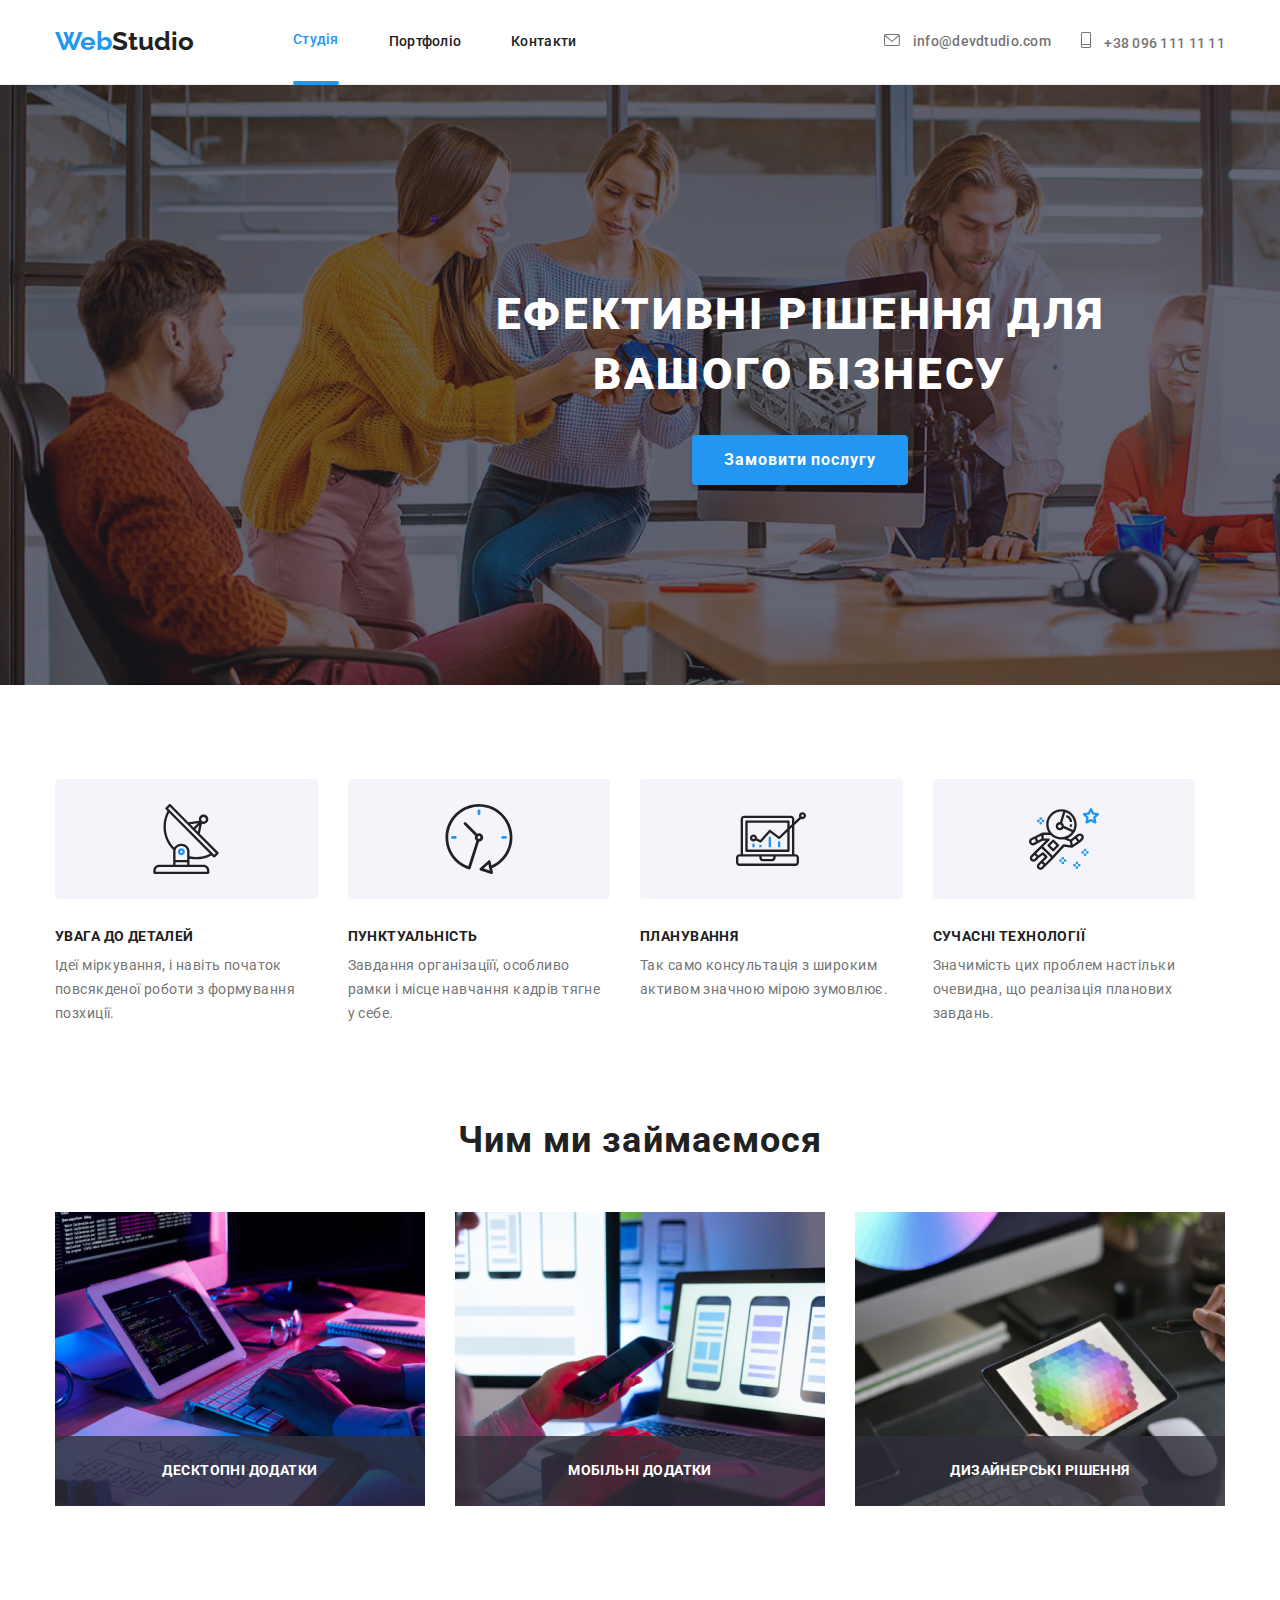
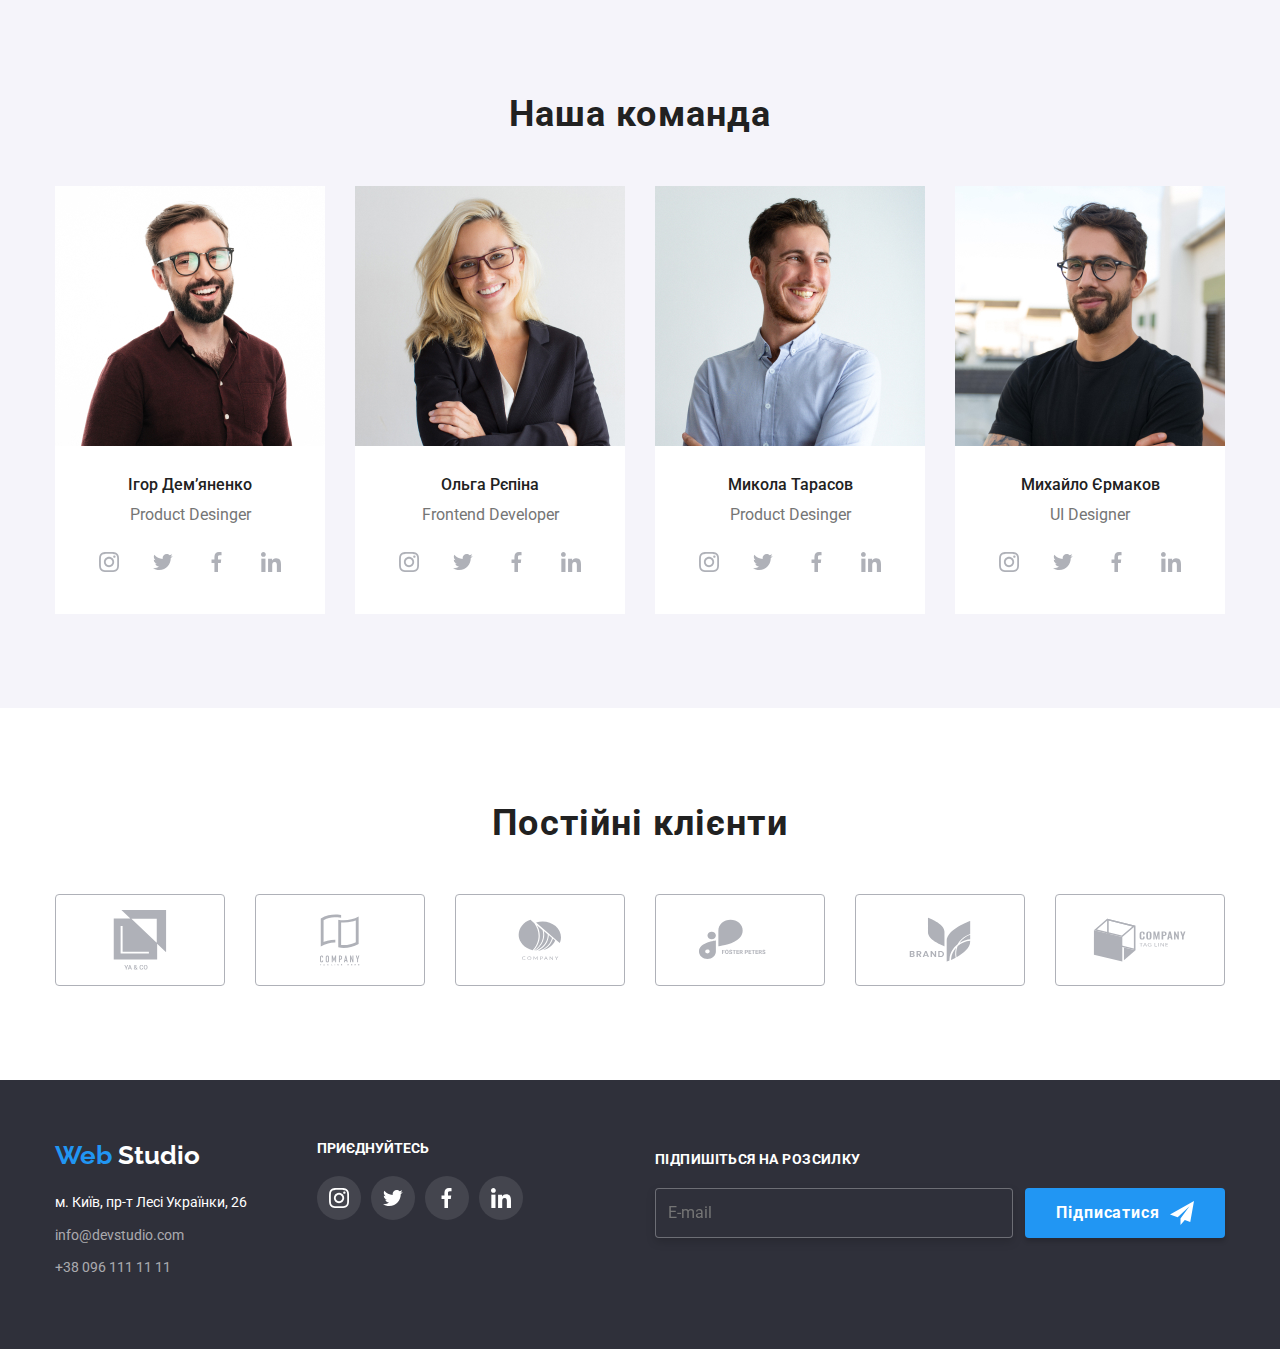
==== commit 9399f19f: "update mobil html" ====
--- a/index.html
+++ b/index.html
@@ -56,7 +56,7 @@
         </button>
         <div class="menu-container" id="menu-container" data-menu>
            <div class="mob-container">
-            <ul class="momil-menu">
+            <ul class="mobil-menu">
               <li class="menu-nav"><a href="./index.html" class="navigation">Студія</a></li>
               <li class="menu-nav"><a href="./portfolio.html" class="navigation">Портфоліо</a></li>
               <li class="menu-nav"><a href="" class="navigation">Контакти</a></li>
@@ -388,7 +388,7 @@
           </ul>
         </div>
       </section>
-      <section class="section-klient">
+      <section class="section-klient container">
           <h2 class="klients">
             Постійні клієнти
           </h2>
--- a/css/main.min.css
+++ b/css/main.min.css
@@ -1 +1 @@
-h1,h2,h3,p,ul{margin-top:0px;margin-bottom:0px;padding:0}.page{color:#212121;background-color:#fff;font-family:"Roboto",sans-serif}.container{padding-left:15px;padding-right:15px;width:1200px;margin-left:auto;margin-right:auto}@media screen and (min-width: 320px)and (max-width: 767px){.container{width:480px}}@media screen and (min-width: 768px)and (max-width: 1199px){.container{width:768px}}@media screen and (min-width: 1200px){.container{width:1170px;padding-left:15px;padding-right:15px}}.hero{background-color:#2f303a;text-align:center;padding-top:200px;padding-bottom:200px;max-width:1600px;height:auto;max-width:100vw;background-image:-webkit-gradient(linear, left top, right top, from(rgba(47, 48, 58, 0.4)), to(rgba(47, 48, 58, 0.4))),url(../images/hero/img_@phone1x.jpg);background-image:linear-gradient(to right, rgba(47, 48, 58, 0.4), rgba(47, 48, 58, 0.4)),url(../images/hero/img_@phone1x.jpg);margin-right:auto;margin-left:auto;background-repeat:no-repeat;background-position:center;background-size:cover}@media screen and (min-device-pixel-ratio: 2),(-webkit-min-device-pixel-ratio: 2),(min-resolution: 192dpi),(min-resolution: 2dppx){.hero{background-image:-webkit-gradient(linear, left top, right top, from(rgba(47, 48, 58, 0.4)), to(rgba(47, 48, 58, 0.4))),url(../images/hero/img_@phone2x.jpg);background-image:linear-gradient(to right, rgba(47, 48, 58, 0.4), rgba(47, 48, 58, 0.4)),url(../images/hero/img_@phone2x.jpg)}}@media screen and (min-width: 768px)and (max-width: 1199px){.hero{padding-top:200px;padding-bottom:200px;background-image:-webkit-gradient(linear, left top, right top, from(rgba(47, 48, 58, 0.4)), to(rgba(47, 48, 58, 0.4))),url(../images/hero/img_tablet@1x.jpg);background-image:linear-gradient(to right, rgba(47, 48, 58, 0.4), rgba(47, 48, 58, 0.4)),url(../images/hero/img_tablet@1x.jpg)}}@media screen and (min-width: 768px)and (max-width: 1199px)and (min-device-pixel-ratio: 2),screen and (min-width: 768px)and (max-width: 1199px)and (-webkit-min-device-pixel-ratio: 2),screen and (min-width: 768px)and (max-width: 1199px)and (min-resolution: 192dpi),screen and (min-width: 768px)and (max-width: 1199px)and (min-resolution: 2dppx){.hero{background-image:-webkit-gradient(linear, left top, right top, from(rgba(47, 48, 58, 0.4)), to(rgba(47, 48, 58, 0.4))),url(../images/hero/img_tablet@2x.jpg);background-image:linear-gradient(to right, rgba(47, 48, 58, 0.4), rgba(47, 48, 58, 0.4)),url(../images/hero/img_tablet@2x.jpg)}}@media screen and (min-width: 1200px){.hero{padding-top:200px;padding-bottom:200px;min-width:1600px;background-image:-webkit-gradient(linear, left top, right top, from(rgba(47, 48, 58, 0.4)), to(rgba(47, 48, 58, 0.4))),url(../images/hero/img_desktop@1x.jpg);background-image:linear-gradient(to right, rgba(47, 48, 58, 0.4), rgba(47, 48, 58, 0.4)),url(../images/hero/img_desktop@1x.jpg)}}@media screen and (min-width: 1200px)and (min-device-pixel-ratio: 2),screen and (min-width: 1200px)and (-webkit-min-device-pixel-ratio: 2),screen and (min-width: 1200px)and (min-resolution: 192dpi),screen and (min-width: 1200px)and (min-resolution: 2dppx){.hero{background-image:-webkit-gradient(linear, left top, right top, from(rgba(47, 48, 58, 0.4)), to(rgba(47, 48, 58, 0.4))),url(../images/hero/img_desktop@2x.jpg);background-image:linear-gradient(to right, rgba(47, 48, 58, 0.4), rgba(47, 48, 58, 0.4)),url(../images/hero/img_desktop@2x.jpg)}}.hero-title{color:#fff;font-weight:900;font-size:44px;line-height:1.36;text-transform:uppercase;text-align:center;letter-spacing:.06em;width:696px;margin-right:auto;margin-left:auto}@media screen and (min-width: 320px)and (max-width: 767px){.hero-title{width:320px;font-weight:900;font-size:26px;line-height:1.61;text-transform:uppercase;text-align:center;letter-spacing:.06em}}.button-hero{color:#fff;background-color:#2196f3;cursor:pointer;font-weight:700;font-size:16px;line-height:1.87;margin-top:30px;padding:10px 32px;border-radius:4px;border-style:none;letter-spacing:.06em;text-decoration:none;-webkit-box-shadow:0px 4px 4px rgba(0,0,0,.15);box-shadow:0px 4px 4px rgba(0,0,0,.15)}@media screen and (min-width: 320px)and (max-width: 767px){.button-hero:hover{background-color:#2196f3}}.button-hero:hover{background-color:#2196f3}.visually-hidden{position:absolute;white-space:nowrap;width:1px;height:1px;overflow:hidden;border:0;padding:0;clip:rect(0 0 0 0);-webkit-clip-path:inset(50%);clip-path:inset(50%);margin:-1px}.menu-button{display:-webkit-inline-box;display:-ms-inline-flexbox;display:inline-flex;margin:0;padding:0;border:none;background-color:rgba(0,0,0,0);z-index:100}@media screen and (min-width: 320px)and (max-width: 767px){.menu-button{margin-left:auto}}@media screen and (min-width: 768px){.menu-button{display:none}}.menu-button .icon-cross{display:none}.menu-button.is-open .icon-cross{display:block}.menu-button.is-open .icon-menu{display:none}.menu-container{display:none;position:absolute;top:0;width:480px;height:796px;background-color:#fff;-webkit-box-shadow:0px 4px 8px rgba(0,0,0,.04),0px 2px 4px rgba(0,0,0,.08),0px 1px 3px rgba(0,0,0,.16);box-shadow:0px 4px 8px rgba(0,0,0,.04),0px 2px 4px rgba(0,0,0,.08),0px 1px 3px rgba(0,0,0,.16);padding-left:40px;z-index:99}.menu-container.is-open{display:block}@media screen and (min-width: 320px)and (max-width: 767px){.menu-container.is-open{width:480px}}@media screen and (min-width: 768px){.menu-container.is-open{display:none}}.icon-hover:hover{fill:#2196f3}@media screen and (min-width: 320px)and (max-width: 767px){.menu-nav{list-style:none;padding-bottom:35px}.menu-nav .navigation:hover{color:#2196f3}.mob-container{padding-bottom:258px;padding-top:48px}.navigation{font-family:"Roboto";font-weight:500;font-size:40px;line-height:1.18;text-align:center;letter-spacing:.02em;list-style:none}.contacts{-webkit-box-align:center;-ms-flex-align:center;align-items:center}.click{list-style:none;padding-bottom:32px}.click .nomer{font-family:"Roboto";font-weight:500;font-size:34px;line-height:1.17;letter-spacing:.02em;color:#2196f3}.click .gmail{font-family:"Roboto";font-weight:500;font-size:24px;line-height:1.16;letter-spacing:.02em;color:#757575}}.dodatok-container{padding-top:64px}.inet{display:inline-block;list-style:none;margin-right:20px}.inet:not(:last-child)::after{padding-right:20px;content:"";position:absolute;bottom:37px;width:22px;height:1px;background-color:#afb1b8;-webkit-transform:rotate(90deg);transform:rotate(90deg)}.inet .dodatok{font-family:"Roboto";font-weight:500;font-size:18px;line-height:1.22;letter-spacing:.02em;color:#2196f3}.link a{color:#212121;text-decoration:none}.link{border-bottom:1px solid #ececec}.lin{display:-webkit-box;display:-ms-flexbox;display:flex;-webkit-box-align:center;-ms-flex-align:center;align-items:center}@media screen and (min-width: 320px)and (max-width: 767px){.lin{height:60px}}@media screen and (min-width: 768px)and (max-width: 1199px){.lin-rel{display:-webkit-box;display:-ms-flexbox;display:flex;-webkit-box-orient:vertical;-webkit-box-direction:normal;-ms-flex-direction:column;flex-direction:column}}.logo{color:#000;font-weight:700;font-size:26px;line-height:1.19;font-family:"Raleway",sans-serif}.logo-hed{width:145px;height:31px;margin-right:93px}.logo-style{color:#2196f3}.studio{margin-right:50px}.studio:nth-child(3){margin-right:0}.number{margin-right:30px}@media screen and (min-width: 768px)and (max-width: 1199px){.number{margin:0}}.icon-mail{margin-right:10px;fill:#757575}.icon-mail:hover{fill:#2196f3}.envelope{display:-webkit-box;display:-ms-flexbox;display:flex;-webkit-box-align:center;-ms-flex-align:center;align-items:center;-webkit-transition:color 250ms cubic-bezier(0.4, 0, 0.2, 1);transition:color 250ms cubic-bezier(0.4, 0, 0.2, 1)}.envelope:hover .icon-mail{fill:#2196f3}.number:nth-child(2){margin-right:0}@media screen and (min-width: 768px)and (max-width: 1199px){.number:nth-child(2){margin-right:auto}}.site-nav .title{font-weight:500;font-size:14px;line-height:1.14;letter-spacing:.02em;padding-top:32px;padding-bottom:32px;display:block;-webkit-transition:color 250ms cubic-bezier(0.4, 0, 0.2, 1);transition:color 250ms cubic-bezier(0.4, 0, 0.2, 1)}.site-nav .title:hover,.site-nav .title:focus{color:#2196f3}.title.current{color:#2196f3}.title.current::after{display:-webkit-box;display:-ms-flexbox;display:flex;-webkit-box-pack:center;-ms-flex-pack:center;justify-content:center;-webkit-box-align:center;-ms-flex-align:center;align-items:center;content:" ";position:relative;top:33px;bottom:0;width:100%;height:4px;background-color:#2196f3;border-radius:2px}.site-nav{list-style:none;padding:0;margin-left:auto}@media screen and (min-width: 320px)and (max-width: 767px){.site-nav{display:none}}.site-nav .grey{color:#757575;font-weight:500;font-size:14px;line-height:1.14;letter-spacing:.02em;padding-top:32px;padding-bottom:32px;display:block}@media screen and (min-width: 768px)and (max-width: 1199px){.site-nav .grey{display:inline-block;padding:0;font-weight:500;font-size:12px;line-height:1.16;letter-spacing:.02em}}.site-nav .grey:hover,.site-nav .grey:focus{color:#2196f3}.section{padding-top:94px;padding-bottom:94px}.feature-list{display:-webkit-box;display:-ms-flexbox;display:flex;list-style:none;padding:0}@media screen and (min-width: 320px)and (max-width: 767px){.feature-list{-webkit-box-orient:vertical;-webkit-box-direction:normal;-ms-flex-direction:column;flex-direction:column}}@media screen and (min-width: 768px)and (max-width: 1199px){.feature-list{-ms-flex-wrap:wrap;flex-wrap:wrap}}.feature-list .text{color:#757575;font-size:14px;line-height:1.71}@media screen and (min-width: 768px)and (max-width: 1199px){.feature-list .text{padding-bottom:30px}}.features{width:270px;margin-right:30px}@media screen and (min-width: 320px)and (max-width: 767px){.features{width:450px;margin-right:0}}@media screen and (min-width: 768px)and (max-width: 1199px){.features{width:354px}.features:nth-child(2n){margin-right:0}}.features:nth-child(4){margin-right:0}.feature-list-title{font-weight:700;font-size:14px;line-height:1.14;letter-spacing:.03em;text-transform:uppercase;margin-bottom:10px}@media screen and (min-width: 320px)and (max-width: 767px){.feature-list-title{width:270px;margin-left:auto;margin-right:auto;display:-webkit-box;display:-ms-flexbox;display:flex;-webkit-box-pack:center;-ms-flex-pack:center;justify-content:center}}.group{display:-webkit-box;display:-ms-flexbox;display:flex;-webkit-box-align:center;-ms-flex-align:center;align-items:center;-webkit-box-pack:center;-ms-flex-pack:center;justify-content:center;height:120px;margin-bottom:30px;background-color:#f5f4fa;border-radius:4px}.section-icon{display:-webkit-box;display:-ms-flexbox;display:flex;-webkit-box-align:center;-ms-flex-align:center;align-items:center;-webkit-box-pack:center;-ms-flex-pack:center;justify-content:center}.sectiontwo{padding-bottom:94px}@media screen and (min-width: 320px)and (max-width: 767px){.sectiontwo{padding:0}}@media screen and (min-width: 768px)and (max-width: 1199px){.sectiontwo{padding:0}}.section-title-two{font-weight:700;font-size:36px;line-height:1.16;text-align:center;letter-spacing:.03em;margin-bottom:50px}@media screen and (min-width: 320px)and (max-width: 767px){.section-title-two{display:none}}@media screen and (min-width: 768px)and (max-width: 1199px){.section-title-two{display:none}}.section-style{display:-webkit-box;display:-ms-flexbox;display:flex;list-style:none;padding:0}@media screen and (min-width: 320px)and (max-width: 767px){.section-style{display:none}}@media screen and (min-width: 768px)and (max-width: 1199px){.section-style{display:none}}img{display:block;width:100%;height:auto}.images{position:relative;margin-right:30px}.images:nth-child(3){margin-right:0}.label{display:-webkit-box;display:-ms-flexbox;display:flex;-webkit-box-pack:center;-ms-flex-pack:center;justify-content:center;-webkit-box-align:center;-ms-flex-align:center;align-items:center;position:absolute;bottom:0;width:100%;height:70px;background:rgba(47,48,58,.8)}.text-label{font-weight:700;font-size:14px;line-height:1.14;letter-spacing:.03em;text-transform:uppercase;color:#fff}.section-tim{background-color:#f5f4fa}.section-title-tim{font-weight:700;font-size:36px;line-height:1.16;text-align:center;letter-spacing:.03em;margin-bottom:50px}.post{display:-webkit-box;display:-ms-flexbox;display:flex;list-style:none;padding:0}@media screen and (min-width: 320px)and (max-width: 767px){.post{-webkit-box-orient:vertical;-webkit-box-direction:normal;-ms-flex-direction:column;flex-direction:column}}@media screen and (min-width: 768px)and (max-width: 1199px){.post{-ms-flex-wrap:wrap;flex-wrap:wrap}}.post-title{color:#212121;font-weight:500;font-size:16px;line-height:1.18;text-align:center;margin-bottom:10px}.comander{width:270px;margin-right:30px;background-color:#fff}@media screen and (min-width: 320px)and (max-width: 767px){.comander{width:450px;height:622px;margin-bottom:30px;margin-right:0;-webkit-box-shadow:0px 1px 3px rgba(0,0,0,.12),0px 1px 1px rgba(0,0,0,.14),0px 2px 1px rgba(0,0,0,.2);box-shadow:0px 1px 3px rgba(0,0,0,.12),0px 1px 1px rgba(0,0,0,.14),0px 2px 1px rgba(0,0,0,.2);border-radius:0px 0px 4px 4px}}@media screen and (min-width: 768px)and (max-width: 1199px){.comander{width:354px;margin-bottom:30px}.comander:nth-child(2n){margin-right:0}}.comander:nth-child(4){margin-right:0}@media screen and (min-width: 320px)and (max-width: 767px){.comander:nth-child(4):nth-child(4){margin-bottom:0}}.comand{padding-top:30px;padding-bottom:30px}.text-title{color:#757575;font-size:16px;line-height:19px;text-align:center}.social-icons{display:-webkit-box;display:-ms-flexbox;display:flex;-webkit-box-pack:center;-ms-flex-pack:center;justify-content:center;padding:0;margin-top:16px}.social-item{width:44px;height:44px;margin-right:10px;list-style:none}.social-link{width:100%;height:100%;display:inline-block;display:-webkit-box;display:-ms-flexbox;display:flex;-webkit-box-align:center;-ms-flex-align:center;align-items:center;-webkit-box-pack:center;-ms-flex-pack:center;justify-content:center;color:#afb1b8;border-radius:50%;border-bottom:none;fill:currentColor;-webkit-transition:color 250ms cubic-bezier(0.4, 0, 0.2, 1),background-color 250ms cubic-bezier(0.4, 0, 0.2, 1);transition:color 250ms cubic-bezier(0.4, 0, 0.2, 1),background-color 250ms cubic-bezier(0.4, 0, 0.2, 1)}.social-link:hover{background-color:#fff}.social-link:hover .social-icon{color:#fff}.social-icon{color:#afb1b8}.social-item:nth-child(4){margin-right:0}.section-klient{padding-top:94px;padding-bottom:94px}@media screen and (min-width: 320px)and (max-width: 767px){.section-klient{padding-top:60px;padding-bottom:60px}}@media screen and (min-width: 768px)and (max-width: 1199px){.section-klient{padding-top:60px;padding-bottom:60px}}.klients{font-weight:700;font-size:36px;line-height:42px;text-align:center;letter-spacing:.03em}.klient{display:-webkit-box;display:-ms-flexbox;display:flex;-webkit-box-align:center;-ms-flex-align:center;align-items:center;-webkit-box-pack:center;-ms-flex-pack:center;justify-content:center;margin-top:50px;padding-left:0}@media screen and (min-width: 320px)and (max-width: 767px){.klient{display:-webkit-box;display:-ms-flexbox;display:flex;-ms-flex-wrap:wrap;flex-wrap:wrap;margin-top:30px}}@media screen and (min-width: 768px)and (max-width: 1199px){.klient{display:-webkit-box;display:-ms-flexbox;display:flex;-ms-flex-wrap:wrap;flex-wrap:wrap;margin-top:15px}}@media screen and (min-width: 1200px){.klient{margin-left:15px}}.rectangle{list-style:none;width:170px;height:92px;margin-right:30px;-webkit-transition:color 250ms cubic-bezier(0.4, 0, 0.2, 1);transition:color 250ms cubic-bezier(0.4, 0, 0.2, 1)}@media screen and (min-width: 320px)and (max-width: 767px){.rectangle{width:210px;margin:15px}}@media screen and (min-width: 768px)and (max-width: 1199px){.rectangle{width:226px;margin:15px}}.rectangle:nth-child(6){margin-right:0}@media screen and (min-width: 320px)and (max-width: 767px){.rectangle:nth-child(6):nth-child(6){margin-right:15px}}@media screen and (min-width: 768px)and (max-width: 1199px){.rectangle:nth-child(6):nth-child(6){margin-right:15px}}.icon-klient{width:100%;height:100%;display:-webkit-box;display:-ms-flexbox;display:flex;-webkit-box-pack:center;-ms-flex-pack:center;justify-content:center;-webkit-box-align:center;-ms-flex-align:center;align-items:center;list-style:none;margin-right:30px;color:#afb1b8;border:1px solid #afb1b8;border-radius:4px;-webkit-transition:color 250ms cubic-bezier(0.4, 0, 0.2, 1);transition:color 250ms cubic-bezier(0.4, 0, 0.2, 1)}.icon-klient:hover{color:#2196f3;border:1px solid #2196f3;-webkit-transition:color 250ms cubic-bezier(0.4, 0, 0.2, 1);transition:color 250ms cubic-bezier(0.4, 0, 0.2, 1)}.icon-class{fill:currentColor}@media screen and (min-width: 320px)and (max-width: 767px){.content-box{margin-right:auto;margin-bottom:60px}}@media screen and (min-width: 320px)and (max-width: 767px)and (min-width: 768px)and (max-width: 1199px){.content-box{margin-right:165px}}.success{background-color:#2f303a;padding-top:60px;padding-bottom:60px}.conter{display:-webkit-box;display:-ms-flexbox;display:flex;-webkit-box-align:center;-ms-flex-align:center;align-items:center;-webkit-box-align:baseline;-ms-flex-align:baseline;align-items:baseline}@media screen and (min-width: 320px)and (max-width: 767px){.conter{-ms-flex-wrap:wrap;flex-wrap:wrap;-webkit-box-pack:center;-ms-flex-pack:center;justify-content:center}}@media screen and (min-width: 768px)and (max-width: 1199px){.conter{-ms-flex-wrap:wrap;flex-wrap:wrap}}@media screen and (min-width: 1200px){.conter{display:-webkit-box;display:-ms-flexbox;display:flex;-webkit-box-pack:center;-ms-flex-pack:center;justify-content:center}}.logo-item{color:#fff}.success a{text-decoration:none}.foot-top{margin-top:20px}.site-nav-foot{list-style:none;font-style:normal}.site-nav-foot .item{color:#fff;font-weight:400;font-size:14px;line-height:1.71;-webkit-transition:color 250ms cubic-bezier(0.4, 0, 0.2, 1);transition:color 250ms cubic-bezier(0.4, 0, 0.2, 1)}.site-nav-foot .style{color:rgba(255,255,255,.6);font-weight:400;font-size:14px;line-height:1.71;-webkit-transition:color 250ms cubic-bezier(0.4, 0, 0.2, 1);transition:color 250ms cubic-bezier(0.4, 0, 0.2, 1)}.site-nav-foot .item:hover,.site-nav-foot .item:focus{color:#2196f3;-webkit-transition:color 250ms cubic-bezier(0.4, 0, 0.2, 1);transition:color 250ms cubic-bezier(0.4, 0, 0.2, 1)}.site-nav-foot .style:hover,.site-nav-foot .style:focus{color:#2196f3;-webkit-transition:color 250ms cubic-bezier(0.4, 0, 0.2, 1);transition:color 250ms cubic-bezier(0.4, 0, 0.2, 1)}.foot-botton{margin-bottom:9px}@media screen and (min-width: 320px)and (max-width: 767px){.foot-botton{text-align:center}}.foot{margin-top:60px;margin-bottom:60px}@media screen and (min-width: 320px)and (max-width: 767px){.logo-foot{text-align:center}}@media screen and (min-width: 768px)and (max-width: 1199px){.social-box{width:100%;display:-webkit-box;display:-ms-flexbox;display:flex;-ms-flex-wrap:nowrap;flex-wrap:nowrap;text-align:center;margin-left:76px}}@media screen and (min-width: 1200px){.social-box{display:-webkit-box;display:-ms-flexbox;display:flex}}.social .social-icons{padding-left:0}.back{border-radius:50%;background:rgba(255,255,255,.1)}.back .fill-icon{fill:#fff}.subscription{margin-left:auto}@media screen and (min-width: 768px)and (max-width: 1199px){.subscription{margin-left:auto;margin-right:auto}}.forms{display:-webkit-box;display:-ms-flexbox;display:flex}@media screen and (min-width: 320px)and (max-width: 767px){.forms{-ms-flex-wrap:wrap;flex-wrap:wrap;margin-right:auto}}@media screen and (min-width: 768px)and (max-width: 1199px){.forms{-ms-flex-wrap:wrap;flex-wrap:wrap;margin-right:auto;margin-left:auto}}.sing{font-weight:700;font-size:14px;line-height:1.14;letter-spacing:.03em;text-transform:uppercase;color:#fff;margin-bottom:20px}@media screen and (min-width: 320px)and (max-width: 767px){.sing{margin-top:60px;text-align:center}}@media screen and (min-width: 768px)and (max-width: 1199px){.sing{text-align:center;margin-top:60px}}.mail{width:358px;height:50px;padding-left:12px;border:1px solid rgba(255,255,255,.3);-webkit-filter:drop-shadow(0px 4px 4px rgba(0, 0, 0, 0.15));filter:drop-shadow(0px 4px 4px rgba(0, 0, 0, 0.15));border-radius:4px;background-color:#2f303a;color:#fff}@media screen and (min-width: 320px)and (max-width: 767px){.mail{margin-right:auto;margin-left:auto;max-width:290px;width:100%}}@media screen and (min-width: 768px)and (max-width: 1199px){.mail{max-width:358px;width:100%}}.button-mail{display:-webkit-box;display:-ms-flexbox;display:flex;width:200px;height:50px;-webkit-box-pack:center;-ms-flex-pack:center;justify-content:center;-webkit-box-align:center;-ms-flex-align:center;align-items:center;letter-spacing:.06em;font-weight:700;font-size:16px;line-height:1.87;padding:10px 28px;cursor:pointer;background:#2196f3;color:#fff;-webkit-box-shadow:0px 4px 4px rgba(0,0,0,.15);box-shadow:0px 4px 4px rgba(0,0,0,.15);border-radius:4px;margin-left:12px;border:none}@media screen and (min-width: 320px)and (max-width: 767px){.button-mail{margin-top:20px;margin-left:130px}}@media screen and (min-width: 768px)and (max-width: 1199px){.button-mail{margin-top:20px;margin-left:auto;margin-right:auto}}.icon-send{margin-left:10px}.modal{width:528px;position:absolute;top:50%;left:50%;-webkit-transform:translate(-50%, -50%) scale(1);transform:translate(-50%, -50%) scale(1);-webkit-transition:-webkit-transform 250ms cubic-bezier(0.4, 0, 0.2, 1);transition:-webkit-transform 250ms cubic-bezier(0.4, 0, 0.2, 1);transition:transform 250ms cubic-bezier(0.4, 0, 0.2, 1);transition:transform 250ms cubic-bezier(0.4, 0, 0.2, 1), -webkit-transform 250ms cubic-bezier(0.4, 0, 0.2, 1);background-color:#fff;-webkit-box-shadow:0px 1px 3px rgba(0,0,0,.12),0px 1px 1px rgba(0,0,0,.14),0px 2px 1px rgba(0,0,0,.2);box-shadow:0px 1px 3px rgba(0,0,0,.12),0px 1px 1px rgba(0,0,0,.14),0px 2px 1px rgba(0,0,0,.2);border-radius:4px;padding:40px}@media screen and (min-width: 320px)and (max-width: 767px){.modal{width:450px}}.modal .close-sing{position:absolute;display:-webkit-box;display:-ms-flexbox;display:flex;-webkit-box-pack:center;-ms-flex-pack:center;justify-content:center;-webkit-box-align:center;-ms-flex-align:center;align-items:center;cursor:pointer;top:8px;right:8px;width:30px;height:30px;background-color:#fff;border:1px solid rgba(0,0,0,.1);border-radius:50%}.modal-backgrop{width:100%;height:100%;position:fixed;top:0;bottom:0;left:0;right:0;background-color:rgba(0,0,0,.5);-webkit-transition:color 250ms cubic-bezier(0.4, 0, 0.2, 1);transition:color 250ms cubic-bezier(0.4, 0, 0.2, 1)}.modal-backgrop .is-hidden .modal{-webkit-transform:rotate(-180deg);transform:rotate(-180deg)}.close{width:100%;height:100%;display:inline-block;display:-webkit-box;display:-ms-flexbox;display:flex;-webkit-box-align:center;-ms-flex-align:center;align-items:center;-webkit-box-pack:center;-ms-flex-pack:center;justify-content:center;color:#000;-webkit-transition:fill 250ms cubic-bezier(0.4, 0, 0.2, 1);transition:fill 250ms cubic-bezier(0.4, 0, 0.2, 1)}.close:hover{fill:#2196f3}.is-hidden{visibility:hidden;opacity:0;pointer-events:none}.description{margin-bottom:12px;font-weight:700;font-size:20px;line-height:1.15;text-align:center;letter-spacing:.03em;color:#212121}.name,.phone,.form-email,.comment{display:-webkit-box;display:-ms-flexbox;display:flex;-webkit-box-orient:vertical;-webkit-box-direction:normal;-ms-flex-direction:column;flex-direction:column;-webkit-box-pack:start;-ms-flex-pack:start;justify-content:flex-start;-webkit-box-align:start;-ms-flex-align:start;align-items:flex-start}.form-label{font-weight:400;font-size:12px;line-height:1.16;letter-spacing:.01em;color:#757575;margin-bottom:4px}.form-input{width:100%;height:40px;margin:0;outline:0;font:inherit;border-radius:4px;border:1px solid rgba(33,33,33,.2);padding:11px 30px;-webkit-transition:border-color 250ms cubic-bezier(0.4, 0, 0.2, 1);transition:border-color 250ms cubic-bezier(0.4, 0, 0.2, 1)}.nameitemform{position:absolute;fill:#212121;-webkit-transform:translateX -60%;transform:translateX -60%;bottom:17%;right:94%;-webkit-transition:fill 250ms cubic-bezier(0.4, 0, 0.2, 1);transition:fill 250ms cubic-bezier(0.4, 0, 0.2, 1)}.name,.phone,.form-email{position:relative}.phone,.form-email,.comment{margin-top:10px}.comment{width:100%;margin-bottom:20px}.form-input:hover,.form-input:focus{border-color:#2196f3}.form-input-agree:hover,.form-input-agree:focus{border-color:#2196f3}.form-input:hover+.nameitemform,.form-input:focus+.nameitemform{fill:#2196f3}.form-input-agree{padding:12px 16px;width:100%;height:120px;margin:0;border-radius:4px;outline:0;border:1px solid rgba(33,33,33,.2);resize:none;-webkit-transition:border-color 250ms cubic-bezier(0.4, 0, 0.2, 1);transition:border-color 250ms cubic-bezier(0.4, 0, 0.2, 1)}form>.agreetext{margin-bottom:30px}.agree-label{display:-webkit-box;display:-ms-flexbox;display:flex;-webkit-box-pack:center;-ms-flex-pack:center;justify-content:center;-webkit-box-align:center;-ms-flex-align:center;align-items:center;cursor:pointer}.checkitem{display:-webkit-box;display:-ms-flexbox;display:flex;-webkit-box-align:center;-ms-flex-align:center;align-items:center;-webkit-box-pack:center;-ms-flex-pack:center;justify-content:center;width:16px;height:15px;margin-right:9px;border:2px solid #212121;border-radius:4px}.icon-modal-form{fill:rgba(0,0,0,0);fill:#fff}.agreetext .agreelink{color:#2196f3;text-decoration:underline}.checkbox{position:absolute;white-space:nowrap;width:1px;height:1px;overflow:hidden;border:0;padding:0;clip:rect(0 0 0 0);-webkit-clip-path:inset(50%);clip-path:inset(50%);margin:-1px}.checkbox:checked+.checkitem{background-color:#2196f3;border:none}.agreetext .input:checked+.agree-label .icon-modal-form{fill:#fff}form>.agree{display:block;font-size:16px;font-weight:700;line-height:1.88em;letter-spacing:.06em;cursor:pointer;border-radius:4px;border:none;margin:0 auto;color:#fff;background-color:#2196f3;padding:10px 52px;-webkit-transition:background-color 250ms cubic-bezier(0.4, 0, 0.2, 1);transition:background-color 250ms cubic-bezier(0.4, 0, 0.2, 1)}.agree:hover{background-color:#2182d1}.section-ul{list-style:none;display:-webkit-box;display:-ms-flexbox;display:flex;-ms-flex-wrap:wrap;flex-wrap:wrap}.retreat{margin-bottom:30px;width:370px;margin-right:30px}.decoration{display:block;position:relative;text-decoration:none}.decoration:hover{-webkit-box-shadow:0px 1px 1px rgba(0,0,0,.12),0px 4px 4px rgba(0,0,0,.06),1px 4px 6px rgba(0,0,0,.16);box-shadow:0px 1px 1px rgba(0,0,0,.12),0px 4px 4px rgba(0,0,0,.06),1px 4px 6px rgba(0,0,0,.16)}.retreat:nth-child(3n){margin-right:0}.retreat:nth-last-child(-n+3){margin-bottom:0}.card{position:relative;overflow:hidden}.text-card{position:absolute;top:0;left:0;padding:63px 24px 63px 24px;width:100%;height:100%;background:rgba(33,150,243,.9);font-size:18px;line-height:1.56;color:#fff;-webkit-transform:translateY(101%);transform:translateY(101%);-webkit-transition:opacity 250ms cubic-bezier(0.4, 0, 0.2, 1),-webkit-transform 250ms cubic-bezier(0.4, 0, 0.2, 1);transition:opacity 250ms cubic-bezier(0.4, 0, 0.2, 1),-webkit-transform 250ms cubic-bezier(0.4, 0, 0.2, 1);transition:transform 250ms cubic-bezier(0.4, 0, 0.2, 1),opacity 250ms cubic-bezier(0.4, 0, 0.2, 1);transition:transform 250ms cubic-bezier(0.4, 0, 0.2, 1),opacity 250ms cubic-bezier(0.4, 0, 0.2, 1),-webkit-transform 250ms cubic-bezier(0.4, 0, 0.2, 1)}.decoration:hover .text-card{-webkit-transform:translateY(0%);transform:translateY(0%);opacity:1}.text{color:#757575;font-weight:400;font-size:16px;line-height:1.87;letter-spacing:.03em}.section-title{color:#212121;font-weight:700;font-size:18px;line-height:2;letter-spacing:.06em;margin-bottom:4px}.project{padding:20px 24px;border-left:1px solid #eee;border-bottom:1px solid #eee;border-right:1px solid #eee}.social{display:block;width:206px;height:80px;margin-left:70px}@media screen and (min-width: 320px)and (max-width: 767px){.social{margin-left:auto;margin-right:auto;text-align:center}}@media screen and (min-width: 768px)and (max-width: 1199px){.social{margin-left:165px}}.social .social-icons{padding-left:0}.social .socials{color:#fff;font-weight:700;font-size:14px;line-height:16px;text-transform:uppercase;margin-bottom:20px}@media screen and (min-width: 320px)and (max-width: 767px){.social .socials{text-align:center}}.social .post-foot .social-icons{display:-webkit-box;display:-ms-flexbox;display:flex;margin-top:16px}.social .social-item{width:44px;height:44px;margin-right:10px;list-style:none}.social .social-link{width:100%;height:100%;display:inline-block;display:-webkit-box;display:-ms-flexbox;display:flex;-webkit-box-align:center;-ms-flex-align:center;align-items:center;-webkit-box-pack:center;-ms-flex-pack:center;justify-content:center;border-radius:50%;border-bottom:none;-webkit-transition:color 250ms cubic-bezier(0.4, 0, 0.2, 1),background-color 250ms cubic-bezier(0.4, 0, 0.2, 1);transition:color 250ms cubic-bezier(0.4, 0, 0.2, 1),background-color 250ms cubic-bezier(0.4, 0, 0.2, 1)}.social .social-link:hover{background-color:#2196f3}.social .social-icon{fill:#afb1b8}.social .social-link:hover .social-icon{fill:#fff}.social .social-item:nth-child(4){margin-right:0}.social .back{border-radius:50%;background:rgba(255,255,255,.1)}.social .back .fill-icon{fill:#fff}.section{padding-top:94px;padding-bottom:94px}@media screen and (min-width: 320px)and (max-width: 767px){.section{padding-top:60px;padding-bottom:60px}}@media screen and (min-width: 768px)and (max-width: 1199px){.section{padding-top:60px;padding-bottom:30px}}.button{font-weight:500;font-size:16px;line-height:1.62;text-align:center;letter-spacing:.03em;border-radius:4px;border-style:none;font-family:inherit;cursor:pointer;padding:6px 22px;background-color:#f5f4fa;color:#212121;border-radius:4px;-webkit-transition:color 250ms cubic-bezier(0.4, 0, 0.2, 1),background-color 250ms cubic-bezier(0.4, 0, 0.2, 1),-webkit-box-shadow 250ms cubic-bezier(0.4, 0, 0.2, 1);transition:color 250ms cubic-bezier(0.4, 0, 0.2, 1),background-color 250ms cubic-bezier(0.4, 0, 0.2, 1),-webkit-box-shadow 250ms cubic-bezier(0.4, 0, 0.2, 1);transition:color 250ms cubic-bezier(0.4, 0, 0.2, 1),background-color 250ms cubic-bezier(0.4, 0, 0.2, 1),box-shadow 250ms cubic-bezier(0.4, 0, 0.2, 1);transition:color 250ms cubic-bezier(0.4, 0, 0.2, 1),background-color 250ms cubic-bezier(0.4, 0, 0.2, 1),box-shadow 250ms cubic-bezier(0.4, 0, 0.2, 1),-webkit-box-shadow 250ms cubic-bezier(0.4, 0, 0.2, 1)}.button-list{list-style:none;display:-webkit-box;display:-ms-flexbox;display:flex;-webkit-box-orient:horizontal;-webkit-box-direction:normal;-ms-flex-direction:row;flex-direction:row;-webkit-box-pack:center;-ms-flex-pack:center;justify-content:center;margin-bottom:50px}.button-item{margin-right:8px}.button-item:nth-child(5){margin-right:0}.button:hover,.button:focus{color:#fff;background-color:#2196f3;-webkit-box-shadow:0px 3px 1px rgba(0,0,0,.1),0px 1px 2px rgba(0,0,0,.08),0px 2px 2px rgba(0,0,0,.12);box-shadow:0px 3px 1px rgba(0,0,0,.1),0px 1px 2px rgba(0,0,0,.08),0px 2px 2px rgba(0,0,0,.12)}/*# sourceMappingURL=main.min.css.map */+h1,h2,h3,p,ul{margin-top:0px;margin-bottom:0px;padding:0}.page{color:#212121;background-color:#fff;font-family:"Roboto",sans-serif}.container{padding-left:15px;padding-right:15px;width:1200px;margin-left:auto;margin-right:auto}@media screen and (min-width: 320px)and (max-width: 767px){.container{width:480px}}@media screen and (min-width: 768px)and (max-width: 1199px){.container{width:768px}}.hero{background-color:#2f303a;text-align:center;padding-top:118px;padding-bottom:118px;max-width:1600px;height:auto;max-width:100vw;background-image:-webkit-gradient(linear, left top, right top, from(rgba(47, 48, 58, 0.4)), to(rgba(47, 48, 58, 0.4))),url(../images/hero/img_@phone1x.jpg);background-image:linear-gradient(to right, rgba(47, 48, 58, 0.4), rgba(47, 48, 58, 0.4)),url(../images/hero/img_@phone1x.jpg);margin-right:auto;margin-left:auto;background-repeat:no-repeat;background-position:center;background-size:cover}@media screen and (min-device-pixel-ratio: 2),(-webkit-min-device-pixel-ratio: 2),(min-resolution: 192dpi),(min-resolution: 2dppx){.hero{background-image:-webkit-gradient(linear, left top, right top, from(rgba(47, 48, 58, 0.4)), to(rgba(47, 48, 58, 0.4))),url(../images/hero/img_@phone2x.jpg);background-image:linear-gradient(to right, rgba(47, 48, 58, 0.4), rgba(47, 48, 58, 0.4)),url(../images/hero/img_@phone2x.jpg)}}@media screen and (min-width: 768px)and (max-width: 1199px){.hero{padding-top:118px;padding-bottom:118px;background-image:-webkit-gradient(linear, left top, right top, from(rgba(47, 48, 58, 0.4)), to(rgba(47, 48, 58, 0.4))),url(../images/hero/img_tablet@1x.jpg);background-image:linear-gradient(to right, rgba(47, 48, 58, 0.4), rgba(47, 48, 58, 0.4)),url(../images/hero/img_tablet@1x.jpg)}}@media screen and (min-width: 768px)and (max-width: 1199px)and (min-device-pixel-ratio: 2),screen and (min-width: 768px)and (max-width: 1199px)and (-webkit-min-device-pixel-ratio: 2),screen and (min-width: 768px)and (max-width: 1199px)and (min-resolution: 192dpi),screen and (min-width: 768px)and (max-width: 1199px)and (min-resolution: 2dppx){.hero{background-image:-webkit-gradient(linear, left top, right top, from(rgba(47, 48, 58, 0.4)), to(rgba(47, 48, 58, 0.4))),url(../images/hero/img_tablet@2x.jpg);background-image:linear-gradient(to right, rgba(47, 48, 58, 0.4), rgba(47, 48, 58, 0.4)),url(../images/hero/img_tablet@2x.jpg)}}@media screen and (min-width: 1200px){.hero{padding-top:200px;padding-bottom:200px;min-width:1600px;background-image:-webkit-gradient(linear, left top, right top, from(rgba(47, 48, 58, 0.4)), to(rgba(47, 48, 58, 0.4))),url(../images/hero/img_desktop@1x.jpg);background-image:linear-gradient(to right, rgba(47, 48, 58, 0.4), rgba(47, 48, 58, 0.4)),url(../images/hero/img_desktop@1x.jpg)}}@media screen and (min-width: 1200px)and (min-device-pixel-ratio: 2),screen and (min-width: 1200px)and (-webkit-min-device-pixel-ratio: 2),screen and (min-width: 1200px)and (min-resolution: 192dpi),screen and (min-width: 1200px)and (min-resolution: 2dppx){.hero{background-image:-webkit-gradient(linear, left top, right top, from(rgba(47, 48, 58, 0.4)), to(rgba(47, 48, 58, 0.4))),url(../images/hero/img_desktop@2x.jpg);background-image:linear-gradient(to right, rgba(47, 48, 58, 0.4), rgba(47, 48, 58, 0.4)),url(../images/hero/img_desktop@2x.jpg)}}.hero-title{color:#fff;font-weight:900;font-size:44px;line-height:1.36;text-transform:uppercase;text-align:center;letter-spacing:.06em;width:696px;margin-right:auto;margin-left:auto}@media screen and (min-width: 320px)and (max-width: 767px){.hero-title{width:360px;font-weight:900;font-size:26px;line-height:1.61;text-transform:uppercase;text-align:center;letter-spacing:.06em}}@media screen and (min-width: 768px)and (max-width: 1199px){.hero-title{width:360px;font-family:"Roboto";font-weight:900;font-size:26px;line-height:1.61;text-align:center;letter-spacing:.06em;text-transform:uppercase}}.button-hero{color:#fff;background-color:#2196f3;cursor:pointer;font-weight:700;font-size:16px;line-height:1.87;margin-top:30px;padding:10px 32px;border-radius:4px;border-style:none;letter-spacing:.06em;text-decoration:none;-webkit-box-shadow:0px 4px 4px rgba(0,0,0,.15);box-shadow:0px 4px 4px rgba(0,0,0,.15)}@media screen and (min-width: 320px)and (max-width: 767px){.button-hero:hover{background-color:#2196f3}}.button-hero:hover{background-color:#2196f3}.visually-hidden{position:absolute;white-space:nowrap;width:1px;height:1px;overflow:hidden;border:0;padding:0;clip:rect(0 0 0 0);-webkit-clip-path:inset(50%);clip-path:inset(50%);margin:-1px}.menu-button{display:-webkit-inline-box;display:-ms-inline-flexbox;display:inline-flex;margin:0;padding:0;border:none;background-color:rgba(0,0,0,0);z-index:100}@media screen and (min-width: 320px)and (max-width: 767px){.menu-button{margin-left:auto}}@media screen and (min-width: 768px){.menu-button{display:none}}.menu-button .icon-cross{display:none}.menu-button.is-open .icon-cross{display:block}.menu-button.is-open .icon-menu{display:none}.menu-container{display:none;position:absolute;top:0;width:480px;height:796px;background-color:#fff;-webkit-box-shadow:0px 4px 8px rgba(0,0,0,.04),0px 2px 4px rgba(0,0,0,.08),0px 1px 3px rgba(0,0,0,.16);box-shadow:0px 4px 8px rgba(0,0,0,.04),0px 2px 4px rgba(0,0,0,.08),0px 1px 3px rgba(0,0,0,.16);padding-left:40px;z-index:99}.menu-container.is-open{display:block}@media screen and (min-width: 320px)and (max-width: 767px){.menu-container.is-open{width:480px}}@media screen and (min-width: 768px){.menu-container.is-open{display:none}}.icon-hover:hover{fill:#2196f3}@media screen and (min-width: 320px)and (max-width: 767px){.menu-nav{list-style:none;padding-bottom:35px}.menu-nav:hover,.menu-nav:focus{color:#2196f3}.menu-nav .navigation:hover,.menu-nav .navigation:focus{color:#2196f3}.mob-container{padding-bottom:258px;padding-top:48px}.navigation{font-family:"Roboto";font-weight:500;font-size:40px;line-height:1.18;text-align:center;letter-spacing:.02em;list-style:none;color:#2196f3}.navigation:hover,.navigation:focus{color:#2196f3}.contacts{-webkit-box-align:center;-ms-flex-align:center;align-items:center}.click{list-style:none;padding-bottom:32px}.click .nomer{font-family:"Roboto";font-weight:500;font-size:34px;line-height:1.17;letter-spacing:.02em;color:#2196f3}.click .gmail{font-family:"Roboto";font-weight:500;font-size:24px;line-height:1.16;letter-spacing:.02em;color:#757575}}.dodatok-container{padding-top:64px}.inet{display:inline-block;list-style:none;margin-right:20px}.inet:not(:last-child)::after{padding-right:20px;content:"";position:absolute;bottom:37px;width:22px;height:1px;background-color:#afb1b8;-webkit-transform:rotate(90deg);transform:rotate(90deg)}.inet .dodatok{font-family:"Roboto";font-weight:500;font-size:18px;line-height:1.22;letter-spacing:.02em;color:#2196f3}.link a{color:#212121;text-decoration:none}.link{border-bottom:1px solid #ececec}.lin{display:-webkit-box;display:-ms-flexbox;display:flex;-webkit-box-align:center;-ms-flex-align:center;align-items:center}@media screen and (min-width: 320px)and (max-width: 767px){.lin{height:60px}}@media screen and (min-width: 768px)and (max-width: 1199px){.lin-rel{display:-webkit-box;display:-ms-flexbox;display:flex;-webkit-box-orient:vertical;-webkit-box-direction:normal;-ms-flex-direction:column;flex-direction:column}}.logo{color:#000;font-weight:700;font-size:26px;line-height:1.19;font-family:"Raleway",sans-serif}.logo-hed{width:145px;height:31px;margin-right:93px}@media screen and (min-width: 320px)and (max-width: 767px){.logo-hed{margin-right:0}}.logo-style{color:#2196f3}.studio{margin-right:50px}.studio:nth-child(3){margin-right:0}.number{margin-right:30px}@media screen and (min-width: 768px)and (max-width: 1199px){.number{margin:0}}.icon-mail{margin-right:10px;fill:#757575}.icon-mail:hover{fill:#2196f3}.envelope{display:-webkit-box;display:-ms-flexbox;display:flex;-webkit-box-align:center;-ms-flex-align:center;align-items:center;-webkit-transition:color 250ms cubic-bezier(0.4, 0, 0.2, 1);transition:color 250ms cubic-bezier(0.4, 0, 0.2, 1)}.envelope:hover .icon-mail{fill:#2196f3}.number:nth-child(2){margin-right:0}@media screen and (min-width: 768px)and (max-width: 1199px){.number:nth-child(2){margin-right:auto}}.site-nav .title{font-weight:500;font-size:14px;line-height:1.14;letter-spacing:.02em;padding-top:32px;padding-bottom:32px;display:block;-webkit-transition:color 250ms cubic-bezier(0.4, 0, 0.2, 1);transition:color 250ms cubic-bezier(0.4, 0, 0.2, 1)}.site-nav .title:hover,.site-nav .title:focus{color:#2196f3}.title.current{color:#2196f3}.title.current::after{display:-webkit-box;display:-ms-flexbox;display:flex;-webkit-box-pack:center;-ms-flex-pack:center;justify-content:center;-webkit-box-align:center;-ms-flex-align:center;align-items:center;content:" ";position:relative;top:33px;bottom:0;width:100%;height:4px;background-color:#2196f3;border-radius:2px}.site-nav{list-style:none;padding:0;margin-left:auto}@media screen and (min-width: 320px)and (max-width: 767px){.site-nav{display:none}}.site-nav .grey{color:#757575;font-weight:500;font-size:14px;line-height:1.14;letter-spacing:.02em;padding-top:32px;padding-bottom:32px;display:block}@media screen and (min-width: 768px)and (max-width: 1199px){.site-nav .grey{display:inline-block;padding:0;font-weight:500;font-size:12px;line-height:1.16;letter-spacing:.02em}}.site-nav .grey:hover,.site-nav .grey:focus{color:#2196f3}.section{padding-top:94px;padding-bottom:94px}.feature-list{display:-webkit-box;display:-ms-flexbox;display:flex;list-style:none;padding:0}@media screen and (min-width: 320px)and (max-width: 767px){.feature-list{-webkit-box-orient:vertical;-webkit-box-direction:normal;-ms-flex-direction:column;flex-direction:column}}@media screen and (min-width: 768px)and (max-width: 1199px){.feature-list{-ms-flex-wrap:wrap;flex-wrap:wrap}}.feature-list .text{color:#757575;font-size:14px;line-height:1.71}.features{width:270px;margin-right:30px}@media screen and (min-width: 320px)and (max-width: 767px){.features{width:450px;margin-right:0}.features:not(:last-child){margin-bottom:30px}}@media screen and (min-width: 768px)and (max-width: 1199px){.features{width:354px;margin-bottom:30px}.features:nth-child(2n){margin-right:0}.features:nth-child(n+3){margin-bottom:0}.features:nth-child(4){margin-right:0}}.feature-list-title{font-weight:700;font-size:14px;line-height:1.14;letter-spacing:.03em;text-transform:uppercase;margin-bottom:10px}@media screen and (min-width: 320px)and (max-width: 767px){.feature-list-title{width:270px;margin-left:auto;margin-right:auto;display:-webkit-box;display:-ms-flexbox;display:flex;-webkit-box-pack:center;-ms-flex-pack:center;justify-content:center}}.group{display:-webkit-box;display:-ms-flexbox;display:flex;-webkit-box-align:center;-ms-flex-align:center;align-items:center;-webkit-box-pack:center;-ms-flex-pack:center;justify-content:center;height:120px;margin-bottom:30px;background-color:#f5f4fa;border-radius:4px}.section-icon{display:-webkit-box;display:-ms-flexbox;display:flex;-webkit-box-align:center;-ms-flex-align:center;align-items:center;-webkit-box-pack:center;-ms-flex-pack:center;justify-content:center}.sectiontwo{padding-bottom:94px}@media screen and (min-width: 320px)and (max-width: 767px){.sectiontwo{padding:0}}@media screen and (min-width: 768px)and (max-width: 1199px){.sectiontwo{padding:0}}.section-title-two{font-weight:700;font-size:36px;line-height:1.16;text-align:center;letter-spacing:.03em;margin-bottom:50px}@media screen and (min-width: 320px)and (max-width: 767px){.section-title-two{display:none}}@media screen and (min-width: 768px)and (max-width: 1199px){.section-title-two{display:none}}.section-style{display:-webkit-box;display:-ms-flexbox;display:flex;list-style:none;padding:0}@media screen and (min-width: 320px)and (max-width: 767px){.section-style{display:none}}@media screen and (min-width: 768px)and (max-width: 1199px){.section-style{display:none}}img{display:block;width:100%;height:auto}.images{position:relative;margin-right:30px}.images:nth-child(3){margin-right:0}.label{display:-webkit-box;display:-ms-flexbox;display:flex;-webkit-box-pack:center;-ms-flex-pack:center;justify-content:center;-webkit-box-align:center;-ms-flex-align:center;align-items:center;position:absolute;bottom:0;width:100%;height:70px;background:rgba(47,48,58,.8)}.text-label{font-weight:700;font-size:14px;line-height:1.14;letter-spacing:.03em;text-transform:uppercase;color:#fff}.section-tim{background-color:#f5f4fa}.section-title-tim{font-weight:700;font-size:36px;line-height:1.16;text-align:center;letter-spacing:.03em;margin-bottom:50px}@media screen and (min-width: 320px)and (max-width: 1199px){.section-title-tim{margin-bottom:30px}}.post{display:-webkit-box;display:-ms-flexbox;display:flex;list-style:none;padding:0}@media screen and (min-width: 320px)and (max-width: 767px){.post{-webkit-box-orient:vertical;-webkit-box-direction:normal;-ms-flex-direction:column;flex-direction:column}}@media screen and (min-width: 768px)and (max-width: 1199px){.post{-ms-flex-wrap:wrap;flex-wrap:wrap}}.post-title{color:#212121;font-weight:500;font-size:16px;line-height:1.18;text-align:center;margin-bottom:10px}.comander{width:270px;margin-right:30px;background-color:#fff}@media screen and (min-width: 320px)and (max-width: 767px){.comander{width:450px;margin-bottom:30px;margin-right:0;-webkit-box-shadow:0px 1px 3px rgba(0,0,0,.12),0px 1px 1px rgba(0,0,0,.14),0px 2px 1px rgba(0,0,0,.2);box-shadow:0px 1px 3px rgba(0,0,0,.12),0px 1px 1px rgba(0,0,0,.14),0px 2px 1px rgba(0,0,0,.2);border-radius:0px 0px 4px 4px}}@media screen and (min-width: 768px)and (max-width: 1199px){.comander{width:354px;margin-bottom:30px}.comander:nth-child(2n){margin-right:0}.comander:nth-child(n+3){margin-bottom:0}}.comander:nth-child(4){margin-right:0}@media screen and (min-width: 320px)and (max-width: 767px){.comander:nth-child(4):nth-child(4){margin-bottom:0}}.comand{padding-top:30px;padding-bottom:30px}.text-title{color:#757575;font-size:16px;line-height:19px;text-align:center}.social-icons{display:-webkit-box;display:-ms-flexbox;display:flex;-webkit-box-pack:center;-ms-flex-pack:center;justify-content:center;padding:0;margin-top:16px}.social-item{width:44px;height:44px;margin-right:10px;list-style:none}.social-link{width:100%;height:100%;display:inline-block;display:-webkit-box;display:-ms-flexbox;display:flex;-webkit-box-align:center;-ms-flex-align:center;align-items:center;-webkit-box-pack:center;-ms-flex-pack:center;justify-content:center;color:#afb1b8;border-radius:50%;border-bottom:none;fill:currentColor;-webkit-transition:color 250ms cubic-bezier(0.4, 0, 0.2, 1),background-color 250ms cubic-bezier(0.4, 0, 0.2, 1);transition:color 250ms cubic-bezier(0.4, 0, 0.2, 1),background-color 250ms cubic-bezier(0.4, 0, 0.2, 1)}.social-link:hover{background-color:#2196f3}.social-link:hover .social-icon{color:#fff}.social-icon{color:#afb1b8}.social-item:nth-child(4){margin-right:0}.section-klient{padding-top:94px;padding-bottom:94px}@media screen and (min-width: 320px)and (max-width: 767px){.section-klient{padding-top:60px;padding-bottom:60px}}@media screen and (min-width: 768px)and (max-width: 1199px){.section-klient{padding-top:60px;padding-bottom:60px}}.klients{font-weight:700;font-size:36px;line-height:42px;text-align:center;letter-spacing:.03em}.klient{display:-webkit-box;display:-ms-flexbox;display:flex;-webkit-box-align:center;-ms-flex-align:center;align-items:center;-webkit-box-pack:center;-ms-flex-pack:center;justify-content:center;margin-top:50px;padding-left:0;gap:30px}@media screen and (min-width: 320px)and (max-width: 767px){.klient{display:-webkit-box;display:-ms-flexbox;display:flex;-ms-flex-wrap:wrap;flex-wrap:wrap;margin-top:30px;gap:30px}}@media screen and (min-width: 768px)and (max-width: 1199px){.klient{display:-webkit-box;display:-ms-flexbox;display:flex;-ms-flex-wrap:wrap;flex-wrap:wrap;gap:30px}}.rectangle{list-style:none;width:170px;height:92px;-webkit-transition:color 250ms cubic-bezier(0.4, 0, 0.2, 1);transition:color 250ms cubic-bezier(0.4, 0, 0.2, 1);width:calc((100% - 150px)/6)}@media screen and (min-width: 320px)and (max-width: 767px){.rectangle{width:calc((100% - 30px)/2)}}@media screen and (min-width: 768px)and (max-width: 1199px){.rectangle{width:calc((100% - 60px)/3)}}.rectangle:nth-child(6){margin-right:0}.icon-klient{width:100%;height:100%;display:-webkit-box;display:-ms-flexbox;display:flex;-webkit-box-pack:center;-ms-flex-pack:center;justify-content:center;-webkit-box-align:center;-ms-flex-align:center;align-items:center;list-style:none;margin-right:30px;color:#afb1b8;border:1px solid #afb1b8;border-radius:4px;-webkit-transition:color 250ms cubic-bezier(0.4, 0, 0.2, 1);transition:color 250ms cubic-bezier(0.4, 0, 0.2, 1)}.icon-klient:hover{color:#2196f3;border:1px solid #2196f3;-webkit-transition:color 250ms cubic-bezier(0.4, 0, 0.2, 1);transition:color 250ms cubic-bezier(0.4, 0, 0.2, 1)}.icon-class{fill:currentColor}@media screen and (min-width: 320px)and (max-width: 767px){.content-box{margin-right:auto;margin-bottom:60px}}@media screen and (min-width: 320px)and (max-width: 767px)and (min-width: 768px)and (max-width: 1199px){.content-box{margin-right:165px}}.success{background-color:#2f303a;padding-top:60px;padding-bottom:60px}.conter{display:-webkit-box;display:-ms-flexbox;display:flex;-webkit-box-align:center;-ms-flex-align:center;align-items:center;-webkit-box-align:baseline;-ms-flex-align:baseline;align-items:baseline}@media screen and (min-width: 320px)and (max-width: 767px){.conter{-ms-flex-wrap:wrap;flex-wrap:wrap;-webkit-box-pack:center;-ms-flex-pack:center;justify-content:center}}@media screen and (min-width: 768px)and (max-width: 1199px){.conter{-ms-flex-wrap:wrap;flex-wrap:wrap}}@media screen and (min-width: 1200px){.conter{display:-webkit-box;display:-ms-flexbox;display:flex;-webkit-box-pack:center;-ms-flex-pack:center;justify-content:center;-webkit-box-align:baseline;-ms-flex-align:baseline;align-items:baseline}}.logo-item{color:#fff}.success a{text-decoration:none}.foot-top{margin-top:20px}.site-nav-foot{list-style:none;font-style:normal}.site-nav-foot .item{color:#fff;font-weight:400;font-size:14px;line-height:1.71;-webkit-transition:color 250ms cubic-bezier(0.4, 0, 0.2, 1);transition:color 250ms cubic-bezier(0.4, 0, 0.2, 1)}.site-nav-foot .style{color:rgba(255,255,255,.6);font-weight:400;font-size:14px;line-height:1.71;-webkit-transition:color 250ms cubic-bezier(0.4, 0, 0.2, 1);transition:color 250ms cubic-bezier(0.4, 0, 0.2, 1)}.site-nav-foot .item:hover,.site-nav-foot .item:focus{color:#2196f3;-webkit-transition:color 250ms cubic-bezier(0.4, 0, 0.2, 1);transition:color 250ms cubic-bezier(0.4, 0, 0.2, 1)}.site-nav-foot .style:hover,.site-nav-foot .style:focus{color:#2196f3;-webkit-transition:color 250ms cubic-bezier(0.4, 0, 0.2, 1);transition:color 250ms cubic-bezier(0.4, 0, 0.2, 1)}.foot-botton{margin-bottom:9px}@media screen and (min-width: 320px)and (max-width: 767px){.foot-botton{text-align:center}}.foot{margin-top:60px;margin-bottom:60px}@media screen and (min-width: 320px)and (max-width: 767px){.logo-foot{text-align:center}}@media screen and (min-width: 768px)and (max-width: 1199px){.social-box{width:100%;display:-webkit-box;display:-ms-flexbox;display:flex;-ms-flex-wrap:nowrap;flex-wrap:nowrap;text-align:center;margin-left:76px}}@media screen and (min-width: 1200px){.social-box{display:-webkit-box;display:-ms-flexbox;display:flex}}.social .social-icons{padding-left:0}.back{border-radius:50%;background:rgba(255,255,255,.1)}.back .fill-icon{fill:#fff}.subscription{margin-left:auto}@media screen and (min-width: 768px)and (max-width: 1199px){.subscription{margin-left:auto;margin-right:auto;margin-top:60px}}@media screen and (min-width: 320px)and (max-width: 767px){.subscription{text-align:center;margin-top:60px}}.forms{display:-webkit-box;display:-ms-flexbox;display:flex}@media screen and (min-width: 320px)and (max-width: 767px){.forms{-ms-flex-wrap:wrap;flex-wrap:wrap;margin-right:auto}}@media screen and (min-width: 768px)and (max-width: 1199px){.forms{-ms-flex-wrap:wrap;flex-wrap:wrap;margin-right:auto;margin-left:auto}}.sing{font-weight:700;font-size:14px;line-height:1.14;letter-spacing:.03em;text-transform:uppercase;color:#fff;margin-bottom:20px}@media screen and (min-width: 320px)and (max-width: 767px){.sing{text-align:center}}@media screen and (min-width: 768px)and (max-width: 1199px){.sing{text-align:center}}.mail{width:358px;height:50px;padding-left:12px;border:1px solid rgba(255,255,255,.3);-webkit-filter:drop-shadow(0px 4px 4px rgba(0, 0, 0, 0.15));filter:drop-shadow(0px 4px 4px rgba(0, 0, 0, 0.15));border-radius:4px;background-color:#2f303a;color:#fff}@media screen and (min-width: 320px)and (max-width: 767px){.mail{margin-right:auto;margin-left:auto;width:100%}}@media screen and (min-width: 768px)and (max-width: 1199px){.mail{max-width:450px;width:100%}}.button-mail{display:-webkit-box;display:-ms-flexbox;display:flex;width:200px;height:50px;-webkit-box-pack:center;-ms-flex-pack:center;justify-content:center;-webkit-box-align:center;-ms-flex-align:center;align-items:center;letter-spacing:.06em;font-weight:700;font-size:16px;line-height:1.87;padding:10px 28px;cursor:pointer;background:#2196f3;color:#fff;-webkit-box-shadow:0px 4px 4px rgba(0,0,0,.15);box-shadow:0px 4px 4px rgba(0,0,0,.15);border-radius:4px;margin-left:12px;border:none}@media screen and (min-width: 320px)and (max-width: 767px){.button-mail{margin-top:20px;margin-left:130px}}@media screen and (min-width: 768px)and (max-width: 1199px){.button-mail{margin-top:20px;margin-left:auto;margin-right:auto}}.icon-send{margin-left:10px}.modal{width:528px;position:absolute;top:50%;left:50%;-webkit-transform:translate(-50%, -50%) scale(1);transform:translate(-50%, -50%) scale(1);-webkit-transition:-webkit-transform 250ms cubic-bezier(0.4, 0, 0.2, 1);transition:-webkit-transform 250ms cubic-bezier(0.4, 0, 0.2, 1);transition:transform 250ms cubic-bezier(0.4, 0, 0.2, 1);transition:transform 250ms cubic-bezier(0.4, 0, 0.2, 1), -webkit-transform 250ms cubic-bezier(0.4, 0, 0.2, 1);background-color:#fff;-webkit-box-shadow:0px 1px 3px rgba(0,0,0,.12),0px 1px 1px rgba(0,0,0,.14),0px 2px 1px rgba(0,0,0,.2);box-shadow:0px 1px 3px rgba(0,0,0,.12),0px 1px 1px rgba(0,0,0,.14),0px 2px 1px rgba(0,0,0,.2);border-radius:4px;padding:40px}@media screen and (min-width: 320px)and (max-width: 1199px){.modal{width:450px}}.modal .close-sing{position:absolute;display:-webkit-box;display:-ms-flexbox;display:flex;-webkit-box-pack:center;-ms-flex-pack:center;justify-content:center;-webkit-box-align:center;-ms-flex-align:center;align-items:center;cursor:pointer;top:8px;right:8px;width:30px;height:30px;background-color:#fff;border:1px solid rgba(0,0,0,.1);border-radius:50%}.modal-backgrop{width:100%;height:100%;position:fixed;top:0;bottom:0;left:0;right:0;background-color:rgba(0,0,0,.5);-webkit-transition:color 250ms cubic-bezier(0.4, 0, 0.2, 1);transition:color 250ms cubic-bezier(0.4, 0, 0.2, 1)}.modal-backgrop .is-hidden .modal{-webkit-transform:rotate(-180deg);transform:rotate(-180deg)}.close{width:100%;height:100%;display:inline-block;display:-webkit-box;display:-ms-flexbox;display:flex;-webkit-box-align:center;-ms-flex-align:center;align-items:center;-webkit-box-pack:center;-ms-flex-pack:center;justify-content:center;color:#000;-webkit-transition:fill 250ms cubic-bezier(0.4, 0, 0.2, 1);transition:fill 250ms cubic-bezier(0.4, 0, 0.2, 1)}.close:hover{fill:#2196f3}.is-hidden{visibility:hidden;opacity:0;pointer-events:none}.description{margin-bottom:12px;font-weight:700;font-size:20px;line-height:1.15;text-align:center;letter-spacing:.03em;color:#212121}.name,.phone,.form-email,.comment{display:-webkit-box;display:-ms-flexbox;display:flex;-webkit-box-orient:vertical;-webkit-box-direction:normal;-ms-flex-direction:column;flex-direction:column;-webkit-box-pack:start;-ms-flex-pack:start;justify-content:flex-start;-webkit-box-align:start;-ms-flex-align:start;align-items:flex-start}.form-label{font-weight:400;font-size:12px;line-height:1.16;letter-spacing:.01em;color:#757575;margin-bottom:4px}.form-input{width:100%;height:40px;margin:0;outline:0;font:inherit;border-radius:4px;border:1px solid rgba(33,33,33,.2);padding:11px 30px;-webkit-transition:border-color 250ms cubic-bezier(0.4, 0, 0.2, 1);transition:border-color 250ms cubic-bezier(0.4, 0, 0.2, 1)}.nameitemform{position:absolute;fill:#212121;-webkit-transform:translateX -60%;transform:translateX -60%;bottom:17%;right:94%;-webkit-transition:fill 250ms cubic-bezier(0.4, 0, 0.2, 1);transition:fill 250ms cubic-bezier(0.4, 0, 0.2, 1)}@media screen and (min-width: 320px)and (max-width: 1199px){.nameitemform{right:91%}}.name,.phone,.form-email{position:relative}.phone,.form-email,.comment{margin-top:10px}.comment{width:100%;margin-bottom:20px}.form-input:hover,.form-input:focus{border-color:#2196f3}.form-input-agree:hover,.form-input-agree:focus{border-color:#2196f3}.form-input:hover+.nameitemform,.form-input:focus+.nameitemform{fill:#2196f3}.form-input-agree{padding:12px 16px;width:100%;height:120px;margin:0;border-radius:4px;outline:0;border:1px solid rgba(33,33,33,.2);resize:none;-webkit-transition:border-color 250ms cubic-bezier(0.4, 0, 0.2, 1);transition:border-color 250ms cubic-bezier(0.4, 0, 0.2, 1)}form>.agreetext{margin-bottom:30px}.agree-label{display:-webkit-box;display:-ms-flexbox;display:flex;-webkit-box-pack:center;-ms-flex-pack:center;justify-content:center;-webkit-box-align:center;-ms-flex-align:center;align-items:center;cursor:pointer}.checkitem{display:-webkit-box;display:-ms-flexbox;display:flex;-webkit-box-align:center;-ms-flex-align:center;align-items:center;-webkit-box-pack:center;-ms-flex-pack:center;justify-content:center;width:16px;height:15px;margin-right:9px;border:2px solid #212121;border-radius:4px}.icon-modal-form{fill:rgba(0,0,0,0);fill:#fff}.agreetext .agreelink{color:#2196f3;text-decoration:underline}@media screen and (min-width: 320px)and (max-width: 1199px){.agreetext .agreelink{font-family:"Roboto";font-style:normal;font-weight:400;font-size:12px;line-height:1.16;letter-spacing:.03em}}@media screen and (min-width: 320px)and (max-width: 1199px){.agreetext p{font-family:"Roboto";font-style:normal;font-weight:400;font-size:12px;line-height:1.16;letter-spacing:.03em}}.checkbox{position:absolute;white-space:nowrap;width:1px;height:1px;overflow:hidden;border:0;padding:0;clip:rect(0 0 0 0);-webkit-clip-path:inset(50%);clip-path:inset(50%);margin:-1px}.checkbox:checked+.checkitem{background-color:#2196f3;border:none}.agreetext .input:checked+.agree-label .icon-modal-form{fill:#fff}form>.agree{display:block;font-size:16px;font-weight:700;line-height:1.88em;letter-spacing:.06em;cursor:pointer;border-radius:4px;border:none;margin:0 auto;color:#fff;background-color:#2196f3;padding:10px 52px;-webkit-transition:background-color 250ms cubic-bezier(0.4, 0, 0.2, 1);transition:background-color 250ms cubic-bezier(0.4, 0, 0.2, 1)}.agree:hover{background-color:#2182d1}.section-ul{list-style:none;display:-webkit-box;display:-ms-flexbox;display:flex;-ms-flex-wrap:wrap;flex-wrap:wrap;gap:30px}.retreat{width:calc((100% - 60px)/3)}.decoration{display:block;position:relative;text-decoration:none}.decoration:hover{-webkit-box-shadow:0px 1px 1px rgba(0,0,0,.12),0px 4px 4px rgba(0,0,0,.06),1px 4px 6px rgba(0,0,0,.16);box-shadow:0px 1px 1px rgba(0,0,0,.12),0px 4px 4px rgba(0,0,0,.06),1px 4px 6px rgba(0,0,0,.16)}.retreat:nth-child(3n){margin-right:0}.retreat:nth-last-child(-n+3){margin-bottom:0}.card{position:relative;overflow:hidden}.text-card{position:absolute;top:0;left:0;padding:63px 24px 63px 24px;width:100%;height:100%;background:rgba(33,150,243,.9);font-size:18px;line-height:1.56;color:#fff;-webkit-transform:translateY(101%);transform:translateY(101%);-webkit-transition:opacity 250ms cubic-bezier(0.4, 0, 0.2, 1),-webkit-transform 250ms cubic-bezier(0.4, 0, 0.2, 1);transition:opacity 250ms cubic-bezier(0.4, 0, 0.2, 1),-webkit-transform 250ms cubic-bezier(0.4, 0, 0.2, 1);transition:transform 250ms cubic-bezier(0.4, 0, 0.2, 1),opacity 250ms cubic-bezier(0.4, 0, 0.2, 1);transition:transform 250ms cubic-bezier(0.4, 0, 0.2, 1),opacity 250ms cubic-bezier(0.4, 0, 0.2, 1),-webkit-transform 250ms cubic-bezier(0.4, 0, 0.2, 1)}.decoration:hover .text-card{-webkit-transform:translateY(0%);transform:translateY(0%);opacity:1}.text{color:#757575;font-weight:400;font-size:16px;line-height:1.87;letter-spacing:.03em}.section-title{color:#212121;font-weight:700;font-size:18px;line-height:2;letter-spacing:.06em}.project{padding:20px 24px;border-left:1px solid #eee;border-bottom:1px solid #eee;border-right:1px solid #eee}.social{display:block;width:206px;height:80px;margin-left:70px}@media screen and (min-width: 320px)and (max-width: 767px){.social{margin-left:auto;margin-right:auto;text-align:center}}@media screen and (min-width: 768px)and (max-width: 1199px){.social{margin-left:165px}}.social .social-icons{padding-left:0}.social .socials{color:#fff;font-weight:700;font-size:14px;line-height:16px;text-transform:uppercase;margin-bottom:20px}@media screen and (min-width: 320px)and (max-width: 767px){.social .socials{text-align:center}}.social .post-foot .social-icons{display:-webkit-box;display:-ms-flexbox;display:flex;margin-top:16px}.social .social-item{width:44px;height:44px;margin-right:10px;list-style:none}.social .social-link{width:100%;height:100%;display:inline-block;display:-webkit-box;display:-ms-flexbox;display:flex;-webkit-box-align:center;-ms-flex-align:center;align-items:center;-webkit-box-pack:center;-ms-flex-pack:center;justify-content:center;border-radius:50%;border-bottom:none;-webkit-transition:color 250ms cubic-bezier(0.4, 0, 0.2, 1),background-color 250ms cubic-bezier(0.4, 0, 0.2, 1);transition:color 250ms cubic-bezier(0.4, 0, 0.2, 1),background-color 250ms cubic-bezier(0.4, 0, 0.2, 1)}.social .social-link:hover{background-color:#2196f3}.social .social-icon{fill:#afb1b8}.social .social-link:hover .social-icon{fill:#fff}.social .social-item:nth-child(4){margin-right:0}.social .back{border-radius:50%;background:rgba(255,255,255,.1)}.social .back .fill-icon{fill:#fff}.section{padding-top:94px;padding-bottom:94px}@media screen and (min-width: 320px)and (max-width: 767px){.section{padding-top:60px;padding-bottom:60px}}@media screen and (min-width: 768px)and (max-width: 1199px){.section{padding-top:60px;padding-bottom:60px}}.button{font-weight:500;font-size:16px;line-height:1.62;text-align:center;letter-spacing:.03em;border-radius:4px;border-style:none;font-family:inherit;cursor:pointer;padding:6px 22px;background-color:#f5f4fa;color:#212121;border-radius:4px;-webkit-transition:color 250ms cubic-bezier(0.4, 0, 0.2, 1),background-color 250ms cubic-bezier(0.4, 0, 0.2, 1),-webkit-box-shadow 250ms cubic-bezier(0.4, 0, 0.2, 1);transition:color 250ms cubic-bezier(0.4, 0, 0.2, 1),background-color 250ms cubic-bezier(0.4, 0, 0.2, 1),-webkit-box-shadow 250ms cubic-bezier(0.4, 0, 0.2, 1);transition:color 250ms cubic-bezier(0.4, 0, 0.2, 1),background-color 250ms cubic-bezier(0.4, 0, 0.2, 1),box-shadow 250ms cubic-bezier(0.4, 0, 0.2, 1);transition:color 250ms cubic-bezier(0.4, 0, 0.2, 1),background-color 250ms cubic-bezier(0.4, 0, 0.2, 1),box-shadow 250ms cubic-bezier(0.4, 0, 0.2, 1),-webkit-box-shadow 250ms cubic-bezier(0.4, 0, 0.2, 1)}.button-list{list-style:none;display:-webkit-box;display:-ms-flexbox;display:flex;-webkit-box-orient:horizontal;-webkit-box-direction:normal;-ms-flex-direction:row;flex-direction:row;-webkit-box-pack:center;-ms-flex-pack:center;justify-content:center;margin-bottom:50px}.button-item{margin-right:8px}.button-item:nth-child(5){margin-right:0}.button:hover,.button:focus{color:#fff;background-color:#2196f3;-webkit-box-shadow:0px 3px 1px rgba(0,0,0,.1),0px 1px 2px rgba(0,0,0,.08),0px 2px 2px rgba(0,0,0,.12);box-shadow:0px 3px 1px rgba(0,0,0,.1),0px 1px 2px rgba(0,0,0,.08),0px 2px 2px rgba(0,0,0,.12)}/*# sourceMappingURL=main.min.css.map */